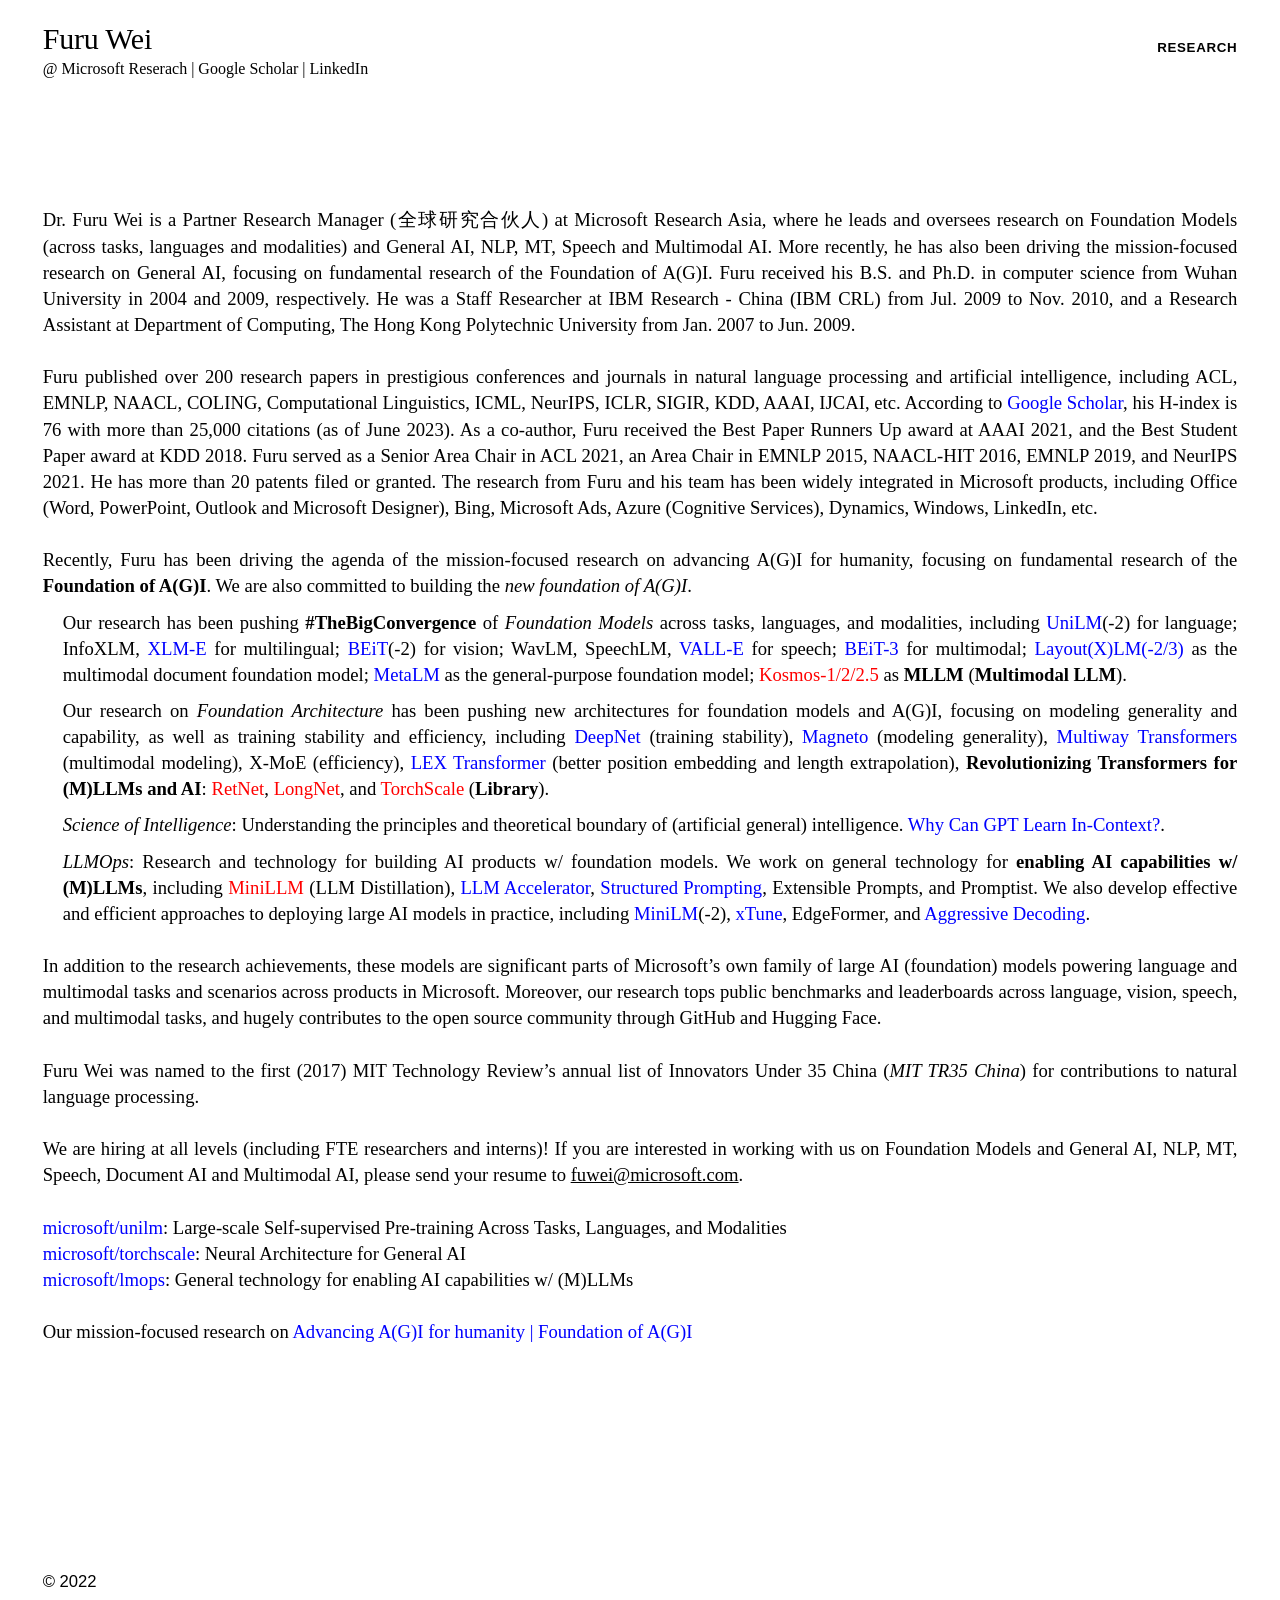
==== index.html @ 302c0212 "Update" ====
<!DOCTYPE html>
<html lang="en">

<head>
    <script>
        window.dataLayer = window.dataLayer || [];
        function gtag() { dataLayer.push(arguments); }
        gtag('js', new Date());

        gtag('config', 'UA-71156606-1');
    </script>
    <meta charset="utf-8" />
    <meta charset="utf-8" />
    <meta http-equiv="X-UA-Compatible" content="IE=edge" />
    <title>Furu Wei's Homepage</title>
    <meta name="viewport" content="width=device-width, initial-scale=1, maximum-scale=1" />
    <link rel="stylesheet" type="text/css" href="./assets/css/main.css" />

    <script type="text/javascript">document.documentElement.className = 'js';</script>
    <meta name="referrer" content="no-referrer-when-downgrade" />

    <meta property="og:type" content="website" />
    
    <meta property="og:image:width" content="3200" />
    <meta property="og:image:height" content="1800" />

    <meta name="generator" content="Ghost 5.12" />
    <style id="gh-members-styles">
        .gh-post-upgrade-cta-content,
        .gh-post-upgrade-cta {
            display: flex;
            flex-direction: column;
            align-items: center;
            font-family: -apple-system, BlinkMacSystemFont, 'Segoe UI', Roboto, Oxygen, Ubuntu, Cantarell, 'Open Sans', 'Helvetica Neue', sans-serif;
            text-align: center;
            width: 100%;
            color: #ffffff;
            font-size: 16px;
        }

        .gh-post-upgrade-cta-content {
            border-radius: 8px;
            padding: 40px 4vw;
        }

        .gh-post-upgrade-cta h2 {
            color: #ffffff;
            font-size: 28px;
            letter-spacing: -0.2px;
            margin: 0;
            padding: 0;
        }

        .gh-post-upgrade-cta p {
            margin: 20px 0 0;
            padding: 0;
        }

        .gh-post-upgrade-cta small {
            font-size: 16px;
            letter-spacing: -0.2px;
        }

        .gh-post-upgrade-cta a {
            color: #ffffff;
            cursor: pointer;
            font-weight: 500;
            box-shadow: none;
            text-decoration: underline;
        }

        .gh-post-upgrade-cta a:hover {
            color: #ffffff;
            opacity: 0.8;
            box-shadow: none;
            text-decoration: underline;
        }

        .gh-post-upgrade-cta a.gh-btn {
            display: block;
            background: #ffffff;
            text-decoration: none;
            margin: 28px 0 0;
            padding: 8px 18px;
            border-radius: 4px;
            font-size: 16px;
            font-weight: 600;
        }

        .gh-post-upgrade-cta a.gh-btn:hover {
            opacity: 0.92;
        }
    </style>
    <script defer src="./assets/js/cards.min.js"></script>
    <style>
        :root {
            --ghost-accent-color: #15171A;
        }
    </style>
    <link rel="stylesheet" type="text/css" href="./assets/css/cards.min.css">
</head>

<body>

    <header>
        <nav class="nav container" data-url="/blog/">
            <div class="nav-row row align-items-center">
                <div class="d-none d-sm-block col-sm nav-symbol-wrap" style="padding-top:5px">
                    <a href="#"><h2> Furu Wei </h2></a> <div class="main" style="font-size:12pt;">
    @ <a href="https://www.microsoft.com/en-us/research/people/fuwei/" target="_blank">Microsoft Reserach</a> | <a href="http://scholar.google.com/citations?user=G-V1VpwAAAAJ&hl=en" target="_blank">Google Scholar</a> | <a href="https://www.linkedin.com/in/weifuru/" target="_blank">LinkedIn</a>
        </div>
                </div>
                
        
                <div class="col col-sm-auto">
                    <ul class="d-flex flex-row align-items-center justify-content-between small-caps">
                        <div class="d-sm-none nav-symbol-wrap">
                        </div>

                        <li class="ml-sm-1.75" style="margin-top:0.5px"><a class="nav-link" href="https://scholar.google.com/citations?hl=en&user=G-V1VpwAAAAJ&view_op=list_works&sortby=pubdate"
                            data-slug="research">Research</a></li>
                    </ul>
                </div>
            </div>
        </nav>

    </header>
    <div class="container mt-4" style="font-size:14pt; text-align:justify">
        <p>Dr. Furu Wei is a Partner Research Manager (全球研究合伙人) at Microsoft Research Asia, where he leads and oversees research on Foundation Models (across tasks, languages and modalities) and General AI, NLP, MT, Speech and Multimodal AI. More recently, he has also been driving the mission-focused research on General AI, focusing on fundamental research of the Foundation of A(G)I. Furu received his B.S. and Ph.D. in computer science from Wuhan University in 2004 and 2009, respectively. He was a Staff Researcher at IBM Research - China (IBM CRL) from Jul. 2009 to Nov. 2010, and a Research Assistant at Department of Computing, The Hong Kong Polytechnic University from Jan. 2007 to Jun. 2009.
</p>
        
        <br>

    <p>Furu published over 200 research papers in prestigious conferences and journals in natural language processing and artificial intelligence, including ACL, EMNLP, NAACL, COLING, Computational Linguistics, ICML, NeurIPS, ICLR, SIGIR, KDD, AAAI, IJCAI, etc. According to <a href="http://scholar.google.com/citations?user=G-V1VpwAAAAJ&hl=en" target="_blank"><font color="blue">Google Scholar</font></a>, his H-index is 76 with more than 25,000 citations (as of June 2023). As a co-author, Furu received the Best Paper Runners Up award at AAAI 2021, and the Best Student Paper award at KDD 2018. Furu served as a Senior Area Chair in ACL 2021, an Area Chair in EMNLP 2015, NAACL-HIT 2016, EMNLP 2019, and NeurIPS 2021. He has more than 20 patents filed or granted. The research from Furu and his team has been widely integrated in Microsoft products, including Office (Word, PowerPoint, Outlook and Microsoft Designer), Bing, Microsoft Ads, Azure (Cognitive Services), Dynamics, Windows, LinkedIn, etc. </p>
    
        <br>
        
    <p>Recently, Furu has been driving the agenda of the mission-focused research on advancing A(G)I for humanity, focusing on fundamental research of the <b>Foundation of A(G)I</b>. We are also committed to building the <i>new foundation of A(G)I</i>.
    
    <div style="padding-left:20px; padding-top:10px">
    Our research has been pushing <b>#TheBigConvergence</b> of <i>Foundation Models</i> across tasks, languages, and modalities, including <font color="blue">UniLM</font>(-2) for language; InfoXLM, <font color="blue">XLM-E</font> for multilingual; <font color="blue">BEiT</font>(-2) for vision; WavLM, SpeechLM, <font color="blue">VALL-E</font> for speech; <font color="blue">BEiT-3</font> for multimodal; <font color="blue">Layout(X)LM(-2/3)</font> as the multimodal document foundation model; <font color="blue">MetaLM</font> as the general-purpose foundation model; <font color="red">Kosmos-1/2/2.5</font> as <b>MLLM</b> (<b>Multimodal LLM</b>).
    </div>
    
    <div style="padding-left:20px; padding-top:10px">
    Our research on <i>Foundation Architecture</i> has been pushing new architectures for foundation models and A(G)I, focusing on modeling generality and capability, as well as training stability and efficiency, including <font color="blue">DeepNet</font> (training stability), <font color="blue">Magneto</font> (modeling generality), <font color="blue">Multiway Transformers</font> (multimodal modeling), X-MoE (efficiency), <font color="blue">LEX Transformer</font> (better position embedding and length extrapolation), <b>Revolutionizing Transformers for (M)LLMs and AI</b>: <font color="red">RetNet</font>, <font color="red">LongNet</font>, and <font color="red">TorchScale</font> (<b>Library</b>). 
    </div>
    
    <div style="padding-left:20px; padding-top:10px">
    <i>Science of Intelligence</i>: Understanding the principles and theoretical boundary of (artificial general) intelligence. <a href="https://arxiv.org/abs/2212.10559" target=_blank><font color="blue">Why Can GPT Learn In-Context?</font></a>.
    </div>
    
    <div style="padding-left:20px; padding-top:10px">
    <i>LLMOps</i>: Research and technology for building AI products w/ foundation models. We work on general technology for <b>enabling AI capabilities w/ (M)LLMs</b>, including <font color="red">MiniLLM</font> (LLM Distillation), <font color="blue">LLM Accelerator</font>, <font color="blue">Structured Prompting</font>, Extensible Prompts, and Promptist. We also develop effective and efficient approaches to deploying large AI models in practice, including <font color="blue">MiniLM</font>(-2), <font color="blue">xTune</font>, EdgeFormer, and <font color="blue">Aggressive Decoding</font>.
    </div>
    
    <br>
    In addition to the research achievements, these models are significant parts of Microsoft's own family of large AI (foundation) models powering language and multimodal tasks and scenarios across products in Microsoft. Moreover, our research tops public benchmarks and leaderboards across language, vision, speech, and multimodal tasks, and hugely contributes to the open source community through GitHub and Hugging Face.
    </p>
    
    <br>
    
    <p style="margin-top:0px;">Furu Wei was named to the first (2017) MIT Technology Review’s annual list of Innovators Under 35 China (<i>MIT TR35 China</i>) for contributions to natural language processing. </p>
        <br>
        
        <p>
            We are hiring at all levels (including FTE researchers and interns)! If you are interested in working with us on Foundation Models and General AI, NLP, MT, Speech, Document AI and Multimodal AI, 
            please send your resume to <a href = "mailto: fuwei@microsoft.com"><u>fuwei@microsoft.com</u></a>.
        </p>
        <br>
        
        <p> <a href="https://github.com/microsoft/unilm" target="_blank"><font color="blue">microsoft/unilm</font>: Large-scale Self-supervised Pre-training Across Tasks, Languages, and Modalities</a> </p>
        <p> <a href="https://github.com/microsoft/torchscale" target="_blank"><font color="blue">microsoft/torchscale</font>: Neural Architecture for General AI</a> </p>
        <p> <a href="https://github.com/microsoft/LMOps" target="_blank"><font color="blue">microsoft/lmops</font>: General technology for enabling AI capabilities w/ (M)LLMs</a> </p>
        <br>
        <p> Our mission-focused research on <a href="agi/" target="_blank"><font color="blue">Advancing A(G)I for humanity | Foundation of A(G)I</font></a></p> <!--: On the Generality, Generalizability, and Adaptability of AI-->
        
    </div>
    
    
    <footer class="footer container medium-xsmall-copy line-height-1.6">

        <div class="row align-items-center mb-0.125">
            <div class="col-12 col-md mb-0.5">
                <a class="fade" style="margin-top:1px" href="/">&copy; 2022</a>
            </div>
        </div>
    </footer>

    <script type="text/javascript" src="./assets/js/main.min.js"></script>


</body>

</html>
---- assets/css/main.css ----
/* @font-face {
    font-family: "ColfaxAI";
    src: url(/assets/css/fonts/ColfaxAIRegular.woff2) format("woff2"), url(/assets/css/fonts/ColfaxAIRegular.woff) format("woff");
    font-weight: normal;
    font-style: normal
} */

/* @font-face {
    font-family: "ColfaxAI";
    src: url(/assets/css/fonts/ColfaxAIRegularItalic.woff2) format("woff2"), url(/assets/css/fonts/ColfaxAIRegularItalic.woff) format("woff");
    font-weight: normal;
    font-style: italic
} */

/* @font-face {
    font-family: "ColfaxAI";
    src: url(/assets/css/fonts/ColfaxAIBold.woff2) format("woff2"), url(/assets/css/fonts/ColfaxAIBold.woff) format("woff");
    font-weight: bold;
    font-style: normal
} */

/* @font-face {
    font-family: "ColfaxAI";
    src: url(/assets/css/fonts/ColfaxAIBoldItalic.woff2) format("woff2"), url(/assets/css/fonts/ColfaxAIBoldItalic.woff) format("woff");
    font-weight: bold;
    font-style: italic
} */

/* @font-face {
    font-family: "Charter";
    src: url(/assets/css/fonts/Charter-Regular.woff2) format("woff2"), url(/assets/css/fonts/Charter-Regular.woff) format("woff");
    font-weight: normal;
    font-style: normal
} */

/* @font-face {
    font-family: "Charter";
    src: url(/assets/css/fonts/Charter-Italic.woff2) format("woff2"), url(/assets/css/fonts/Charter-Italic.woff) format("woff");
    font-weight: normal;
    font-style: italic
} */

/* @font-face {
    font-family: "Charter";
    src: url(/assets/css/fonts/Charter-Bold.woff2) format("woff2"), url(/assets/css/fonts/Charter-Bold.woff) format("woff");
    font-weight: bold;
    font-style: normal
} */

/* @font-face {
    font-family: "Charter";
    src: url(/assets/css/fonts/Charter-BoldItalic.woff2) format("woff2"), url(/assets/css/fonts/Charter-BoldItalic.woff) format("woff");
    font-weight: bold;
    font-style: italic
} */

@font-face {
    font-family: "IconsAI";
    src: url(/assets/css/fonts/IconsAI.woff2?v=2.1.3) format("woff2"), url(/assets/css/fonts/IconsAI.woff?v=2.1.3) format("woff");
    font-weight: normal;
    font-style: normal
}

html,
body,
div,
span,
applet,
object,
iframe,
h1,
h2,
h3,
h4,
h5,
h6,
p,
blockquote,
pre,
a,
abbr,
acronym,
address,
big,
cite,
code,
del,
dfn,
em,
img,
ins,
kbd,
q,
s,
samp,
small,
strike,
strong,
sub,
sup,
tt,
var,
dl,
dt,
dd,
ol,
ul,
li,
fieldset,
form,
label,
legend,
table,
caption,
tbody,
tfoot,
thead,
tr,
th,
td,
article,
aside,
canvas,
details,
embed,
figure,
figcaption,
footer,
header,
hgroup,
main,
menu,
nav,
output,
ruby,
section,
summary,
time,
mark,
audio,
video {
    margin: 0;
    padding: 0;
    border: 0;
    vertical-align: baseline
}

article,
aside,
details,
figcaption,
figure,
footer,
header,
hgroup,
main,
menu,
nav,
section {
    display: block
}

body {
    line-height: 1
}

ol,
ul {
    list-style: none
}

blockquote,
q {
    quotes: none
}

blockquote:before,
blockquote:after,
q:before,
q:after {
    content: "";
    content: none
}

table {
    border-spacing: 0;
    border-collapse: collapse
}

html {
    -ms-text-size-adjust: 100%;
    -webkit-text-size-adjust: 100%
}

hr {
    box-sizing: content-box;
    height: 0;
    overflow: visible
}

a {
    background-color: transparent
}

img {
    border-style: none
}

button,
input,
optgroup,
select,
textarea {
    font: inherit;
    line-height: inherit;
    margin: 0
}

button,
input {
    overflow: visible
}

button,
select {
    text-transform: none
}

button,
[type="button"],
[type="reset"],
[type="submit"] {
    -webkit-appearance: button
}

button::-moz-focus-inner,
[type="button"]::-moz-focus-inner,
[type="reset"]::-moz-focus-inner,
[type="submit"]::-moz-focus-inner {
    border-style: none;
    padding: 0
}

button:-moz-focusring,
[type="button"]:-moz-focusring,
[type="reset"]:-moz-focusring,
[type="submit"]:-moz-focusring {
    outline: 1px dotted ButtonText
}

legend {
    box-sizing: border-box;
    color: inherit;
    display: table;
    max-width: 100%;
    white-space: normal
}

progress {
    vertical-align: baseline
}

textarea {
    overflow: auto
}

[type="checkbox"],
[type="radio"] {
    padding: 0
}

[type="number"]::-webkit-inner-spin-button,
[type="number"]::-webkit-outer-spin-button {
    height: auto
}

[type="search"] {
    -webkit-appearance: textfield;
    outline-offset: -2px
}

[type="search"]::-webkit-search-decoration {
    -webkit-appearance: none
}

::-webkit-file-upload-button {
    -webkit-appearance: button;
    font: inherit
}

summary {
    display: list-item
}

template {
    display: none
}

[hidden] {
    display: none !important
}

@keyframes fade-in {
    0% {
        display: none;
        visibility: hidden;
        opacity: 0
    }

    1% {
        display: block;
        visibility: visible;
        opacity: 0
    }

    100% {
        display: block;
        visibility: visible;
        opacity: 1
    }
}

@keyframes fade-out {
    0% {
        display: block;
        visibility: visible;
        opacity: 1
    }

    99% {
        display: block;
        visibility: visible;
        opacity: 0
    }

    100% {
        display: none;
        visibility: hidden;
        opacity: 0
    }
}

:root {
    --fg: 0, 0, 0;
    --bg: 255, 255, 255;
    --white: #fff;
    --ghost: #F7F7F7;
    --ivory: #F6F6F4;
    --light-wash: #F7FBFB;
    --medium-wash: #EFF7F8;
    --dark-wash: #E6F3F3;
    --light-warm-gray: #EEEDEE;
    --dark-warm-gray: #A3ACB0;
    --cool-gray-0\.5: #EDEEF1;
    --cool-gray-1: #C5C5D2;
    --cool-gray-1\.5: #AEAEBB;
    --cool-gray-2: #8E8EA0;
    --cool-gray-3: #6E6E80;
    --cool-gray-4: #404452;
    --light-black: #191927;
    --medium-black: #0E0E1A;
    --black: #000;
    --breakpoint-xs: 0;
    --breakpoint-sm: 480px;
    --breakpoint-md: 720px;
    --breakpoint-lg: 960px;
    --breakpoint-xl: 1280px;
    --sans-serif: ColfaxAI, Helvetica, sans-serif;
    --serif: Charter, Georgia, serif;
    --monospace: SFMono-Regular, Consolas, Liberation Mono, Menlo, Courier, monospace;
    --icons: IconsAI;
    --v: 1.4rem;
    --indent: 1.25em
}

html {
    box-sizing: border-box;
    font-size: 17.5px
}

@media (min-width: 960px) {
    html {
        font-size: 20px
    }
}

*,
*:before,
*:after {
    box-sizing: inherit
}

::placeholder {
    color: rgba(0, 0, 0, 0.4);
    color: rgba(var(--fg), 0.4)
}

body {
    font-family: Charter, Georgia, serif;
    line-height: 1.4;
    letter-spacing: 0;
    background-color: #fff;
    background-color: rgba(var(--bg), 1);
    color: #000;
    color: rgba(var(--fg), 1);
    font-size: 1em;
    -webkit-font-smoothing: antialiased;
    -moz-osx-font-smoothing: grayscale;
    font-weight: normal;
    word-wrap: break-word;
    overflow-x: hidden
}

.clearfix:after {
    display: block;
    clear: both;
    content: ""
}

.no-select {
    user-select: none
}

.sr-only:not(:focus):not(:active) {
    clip: rect(0 0 0 0);
    clip-path: inset(50%);
    height: 1px;
    overflow: hidden;
    position: absolute;
    white-space: nowrap;
    width: 1px
}

.icon,
[class^="icon-"]:before,
[class*=" icon-"]:before,
[class^="icon-"].right:after,
[class*=" icon-"].right:after,
.list-icon li:before {
    font-style: normal;
    font-weight: normal;
    font-family: IconsAI;
    text-decoration: none;
    text-rendering: optimizeLegibility;
    white-space: nowrap;
    font-feature-settings: "liga";
    -webkit-font-smoothing: antialiased;
    -moz-osx-font-smoothing: grayscale
}

[class^="icon-"]:before,
[class*=" icon-"]:before,
[class^="icon-"].right:after,
[class*=" icon-"].right:after {
    font-size: 0.833333em;
    line-height: 1;
    vertical-align: -15%
}

[class^="icon-"].right:after,
[class*=" icon-"].right:after {
    margin-left: -0.0625em
}

[class^="icon-"].right:before,
[class*=" icon-"].right:before {
    display: none;
    content: ""
}

.icon-left:before,
.icon-left.right:after {
    content: "←"
}

.icon-right:before,
.icon-right.right:after {
    content: "→"
}

.icon-up:before,
.icon-up.right:after {
    content: "↑"
}

.icon-down:before,
.icon-down.right:after {
    content: "↓"
}

.icon-download:before,
.icon-download.right:after {
    content: ""
}

.icon-upload:before,
.icon-upload.right:after {
    content: ""
}

.icon-upright:before,
.icon-upright.right:after,
.icon-external:before,
.icon-external.right:after {
    content: "↗"
}

.icon-downright:before,
.icon-downright.right:after {
    content: "↘"
}

.icon-upleft:before,
.icon-upleft.right:after {
    content: "↖"
}

.icon-downleft:before,
.icon-downleft.right:after {
    content: "↙"
}

.icon-navigateleft:before,
.icon-navigateleft.right:after,
.icon-previous:before,
.icon-previous.right:after {
    content: "◅"
}

.icon-navigateright:before,
.icon-navigateright.right:after,
.icon-next:before,
.icon-next.right:after {
    content: "▻"
}

.icon-navigateup:before,
.icon-navigateup.right:after {
    content: "△"
}

.icon-navigatedown:before,
.icon-navigatedown.right:after {
    content: "▽"
}

.icon-navigateleftwide:before,
.icon-navigateleftwide.right:after {
    content: "‹"
}

.icon-navigaterightwide:before,
.icon-navigaterightwide.right:after {
    content: "›"
}

.icon-navigateupwide:before,
.icon-navigateupwide.right:after {
    content: "⌃"
}

.icon-navigatedownwide:before,
.icon-navigatedownwide.right:after {
    content: "⌄"
}

.icon-menu:before,
.icon-menu.right:after {
    content: "≡"
}

.icon-close:before,
.icon-close.right:after {
    content: "❌"
}

.icon-plus:before,
.icon-plus.right:after {
    content: "+"
}

.icon-minus:before,
.icon-minus.right:after {
    content: "−"
}

.icon-check:before,
.icon-check.right:after {
    content: "✔"
}

.icon-refresh:before,
.icon-refresh.right:after {
    content: "↻"
}

.icon-search:before,
.icon-search.right:after {
    content: "🔍"
}

.icon-equals:before,
.icon-equals.right:after,
.icon-menualt:before,
.icon-menualt.right:after {
    content: "＝"
}

.icon-sync:before,
.icon-sync.right:after {
    content: "🗘"
}

.icon-paper:before,
.icon-paper.right:after {
    content: "📄"
}

.icon-papers:before,
.icon-papers.right:after {
    content: "🗍"
}

.icon-code:before,
.icon-code.right:after {
    content: ""
}

.icon-email:before,
.icon-email.right:after {
    content: "✉"
}

.icon-chat:before,
.icon-chat.right:after {
    content: "💬"
}

.icon-slides:before,
.icon-slides.right:after,
.icon-notes:before,
.icon-notes.right:after {
    content: "🗐"
}

.icon-software:before,
.icon-software.right:after,
.icon-lozenge:before,
.icon-lozenge.right:after {
    content: "◊"
}

.icon-release:before,
.icon-release.right:after,
.icon-hexagon:before,
.icon-hexagon.right:after {
    content: "⬡"
}

.icon-layers:before,
.icon-layers.right:after,
.icon-stack:before,
.icon-stack.right:after {
    content: "層"
}

.icon-playcircle:before,
.icon-playcircle.right:after {
    content: ""
}

.icon-pausecircle:before,
.icon-pausecircle.right:after {
    content: ""
}

.icon-stopcircle:before,
.icon-stopcircle.right:after {
    content: "■"
}

.icon-play:before,
.icon-play.right:after {
    content: "▶"
}

.icon-pause:before,
.icon-pause.right:after {
    content: "⏸"
}

.icon-stop:before,
.icon-stop.right:after {
    content: "⏹"
}

.icon-dropdown:before,
.icon-dropdown.right:after,
.icon-caretdown:before,
.icon-caretdown.right:after {
    content: "▾"
}

.icon-dropup:before,
.icon-dropup.right:after,
.icon-caretup:before,
.icon-caretup.right:after {
    content: "▴"
}

.icon-dropright:before,
.icon-dropright.right:after,
.icon-caretright:before,
.icon-caretright.right:after {
    content: "▸"
}

.icon-dropleft:before,
.icon-dropleft.right:after,
.icon-caretleft:before,
.icon-caretleft.right:after {
    content: "◂"
}

.icon-ellipsis:before,
.icon-ellipsis.right:after {
    content: "…"
}

.icon-verticalellipsis:before,
.icon-verticalellipsis.right:after {
    content: "⋮"
}

.icon-share:before,
.icon-share.right:after {
    content: "股"
}

.icon-twitter:before,
.icon-twitter.right:after,
.icon-tweet:before,
.icon-tweet.right:after {
    content: "🐦"
}

.icon-facebook:before,
.icon-facebook.right:after {
    content: ""
}

.icon-github:before,
.icon-github.right:after {
    content: ""
}

.icon-youtube:before,
.icon-youtube.right:after {
    content: ""
}

.icon-soundcloud:before,
.icon-soundcloud.right:after {
    content: ""
}

.icon-instagram:before,
.icon-instagram.right:after {
    content: ""
}

.icon-linkedin:before,
.icon-linkedin.right:after {
    content: ""
}

.icon-vimeo:before,
.icon-vimeo.right:after {
    content: ""
}

.icon-volumethree:before,
.icon-volumethree.right:after,
.icon-speakerthree:before,
.icon-speakerthree.right:after {
    content: "🔊"
}

.icon-volumetwo:before,
.icon-volumetwo.right:after,
.icon-speakertwo:before,
.icon-speakertwo.right:after {
    content: ""
}

.icon-volumeone:before,
.icon-volumeone.right:after,
.icon-speakerone:before,
.icon-speakerone.right:after {
    content: "🔉"
}

.icon-volumezero:before,
.icon-volumezero.right:after,
.icon-speakerzero:before,
.icon-speakerzero.right:after {
    content: "🔈"
}

.icon-fullscreen:before,
.icon-fullscreen.right:after,
.icon-expand:before,
.icon-expand.right:after {
    content: "扩"
}

.icon-fullscreenexit:before,
.icon-fullscreenexit.right:after,
.icon-contract:before,
.icon-contract.right:after {
    content: "㾭"
}

.icon-barup:before,
.icon-barup.right:after {
    content: ""
}

.icon-bardown:before,
.icon-bardown.right:after {
    content: ""
}

.icon-fork:before,
.icon-fork.right:after {
    content: ""
}

.icon-merge:before,
.icon-merge.right:after {
    content: ""
}

.icon-block:before,
.icon-block.right:after,
.icon-prohibited:before,
.icon-prohibited.right:after {
    content: "🚫"
}

.icon-globe:before,
.icon-globe.right:after,
.icon-earth:before,
.icon-earth.right:after,
.icon-world:before,
.icon-world.right:after {
    content: "🌐"
}

.icon-flag:before,
.icon-flag.right:after {
    content: "🏳"
}

.icon-lightning:before,
.icon-lightning.right:after {
    content: "⚡"
}

h1,
.h0,
.h1,
.h1\.5,
h2,
h3,
h4,
h5,
h6,
.h2,
.h3,
.h4,
.h5,
.h6 {
    font-weight: normal
}

.h0 {
    font-size: 2.3333333333rem;
    line-height: 1.05;
    letter-spacing: -0.02em
}

@media (min-width: 480px) {
    .h0 {
        font-size: 2.6666666667rem
    }
}

@media (min-width: 960px) {
    .h0 {
        font-size: 3rem
    }
}

h1,
.h1 {
    font-size: 2rem;
    line-height: 1.1;
    letter-spacing: -0.0175em
}

@media (min-width: 960px) {

    h1,
    .h1 {
        font-size: 2.25rem;
        line-height: 1.05
    }
}

@media (min-width: 1280px) {

    h1,
    .h1 {
        font-size: 2.5rem
    }
}

.content h1,
.content .h1 {
    margin-top: 2.8rem;
    margin-bottom: .7rem
}

.h1\.5 {
    font-size: 1.6666666667rem;
    line-height: 1.1;
    letter-spacing: -0.015em
}

@media (min-width: 480px) {
    .h1\.5 {
        font-size: 1.8333333333rem
    }
}

@media (min-width: 960px) {
    .h1\.5 {
        font-size: 2rem
    }
}

.content .h1\.5 {
    margin-top: 2.8rem;
    margin-bottom: .7rem
}

h2,
.h2 {
    font-size: 1.3333333333rem;
    line-height: 1.25;
    letter-spacing: -0.0075em
}

@media (min-width: 960px) {

    h2,
    .h2 {
        font-size: 1.5rem
    }
}

.content h2,
.content .h2 {
    margin-top: 2.8rem;
    margin-bottom: .7rem
}

h3,
.h3 {
    font-size: 1.1666666667rem;
    line-height: 1.3;
    letter-spacing: -0.005em
}

@media (min-width: 960px) {

    h3,
    .h3 {
        font-size: 1.25rem
    }
}

.content h3,
.content .h3 {
    margin-top: 2.1rem;
    margin-bottom: .7rem
}

h4,
.h4,
h5,
.h5,
h6,
.h6 {
    font-size: 1rem
}

.content h4,
.content .h4,
.content h5,
.content .h5,
.content h6,
.content .h6 {
    margin-top: 2.1rem;
    margin-bottom: .7rem
}

.content h4,
.content .h4 {
    font-weight: bold
}

.content h5,
.content .h5 {
    font-variant-caps: small-caps;
    text-transform: lowercase
}

.content h6,
.content .h6 {
    font-style: italic
}

.content h1:first-child,
.content .h0:first-child,
.content .h1:first-child,
.content .h1\.5:first-child,
.content h2:first-child,
.content h3:first-child,
.content h4:first-child,
.content h5:first-child,
.content h6:first-child,
.content .h2:first-child,
.content .h3:first-child,
.content .h4:first-child,
.content .h5:first-child,
.content .h6:first-child {
    margin-top: 0
}

.h4-alt {
    font-family: ColfaxAI, Helvetica, sans-serif;
    font-size: 1rem;
    font-weight: unset;
    letter-spacing: unset;
    font-weight: bold !important
}

.h5-alt {
    font-family: ColfaxAI, Helvetica, sans-serif;
    font-size: .8333333333rem;
    font-weight: unset;
    letter-spacing: unset;
    font-weight: bold !important;
    font-variant-caps: unset !important;
    text-transform: unset !important
}

.h6-alt {
    font-family: ColfaxAI, Helvetica, sans-serif;
    font-size: .75rem;
    font-weight: unset;
    letter-spacing: unset;
    font-weight: bold !important;
    font-style: normal !important
}

.xxlarge-copy {
    font-family: ColfaxAI, Helvetica, sans-serif;
    font-size: 2rem;
    line-height: 1.1;
    letter-spacing: -0.0175em;
    font-weight: unset
}

@media (min-width: 960px) {
    .xxlarge-copy {
        font-size: 2.25rem;
        line-height: 1.05
    }
}

@media (min-width: 1280px) {
    .xxlarge-copy {
        font-size: 2.5rem
    }
}

.xxlarge-small-copy {
    font-family: ColfaxAI, Helvetica, sans-serif;
    font-size: 1.6666666667rem;
    line-height: 1.1;
    letter-spacing: -0.015em;
    font-weight: unset
}

@media (min-width: 480px) {
    .xxlarge-small-copy {
        font-size: 1.8333333333rem
    }
}

@media (min-width: 960px) {
    .xxlarge-small-copy {
        font-size: 2rem
    }
}

.xlarge-copy {
    font-family: ColfaxAI, Helvetica, sans-serif;
    font-size: 1.5rem;
    line-height: 1.2;
    letter-spacing: -0.01em;
    font-weight: unset
}

@media (min-width: 960px) {
    .xlarge-copy {
        font-size: 1.6666666667rem
    }
}

.xlarge-small-copy {
    font-family: ColfaxAI, Helvetica, sans-serif;
    font-size: 1.3333333333rem;
    line-height: 1.25;
    letter-spacing: -0.0075em;
    font-weight: unset
}

@media (min-width: 960px) {
    .xlarge-small-copy {
        font-size: 1.5rem
    }
}

.large-copy {
    font-family: ColfaxAI, Helvetica, sans-serif;
    font-size: 1.1666666667rem;
    line-height: 1.3;
    letter-spacing: -0.005em;
    font-weight: unset
}

@media (min-width: 960px) {
    .large-copy {
        font-size: 1.25rem
    }
}

.medium-copy {
    font-family: ColfaxAI, Helvetica, sans-serif;
    font-size: 1rem;
    font-weight: unset;
    letter-spacing: unset
}

.medium-small-copy {
    font-family: ColfaxAI, Helvetica, sans-serif;
    font-size: .9166666667rem;
    font-weight: unset;
    letter-spacing: unset
}

.medium-xsmall-copy {
    font-family: ColfaxAI, Helvetica, sans-serif;
    font-size: .8333333333rem;
    font-weight: unset;
    letter-spacing: unset
}

.small-copy {
    font-family: ColfaxAI, Helvetica, sans-serif;
    font-size: .75rem;
    font-weight: unset;
    letter-spacing: unset
}

.xsmall-copy {
    font-family: ColfaxAI, Helvetica, sans-serif;
    font-size: .6666666667rem;
    font-weight: unset;
    letter-spacing: unset
}

.xxsmall-copy {
    font-family: ColfaxAI, Helvetica, sans-serif;
    font-size: .5833333333rem;
    font-weight: unset;
    letter-spacing: unset
}

.small-caps {
    font-family: ColfaxAI, Helvetica, sans-serif;
    font-size: .6666666667rem;
    letter-spacing: 0.05em;
    font-weight: bold;
    text-transform: uppercase
}

.small-caps-regular {
    font-family: ColfaxAI, Helvetica, sans-serif;
    font-size: .6666666667rem;
    letter-spacing: 0.05em;
    font-weight: normal;
    text-transform: uppercase
}

.xsmall-caps {
    font-family: ColfaxAI, Helvetica, sans-serif;
    font-size: .5rem;
    letter-spacing: 0.05em;
    font-weight: bold;
    text-transform: uppercase
}

.xsmall-caps-regular {
    font-family: ColfaxAI, Helvetica, sans-serif;
    font-size: .5rem;
    letter-spacing: 0.05em;
    font-weight: normal;
    text-transform: uppercase
}

.xxlarge {
    font-size: 2rem;
    line-height: 1.1;
    letter-spacing: -0.0175em
}

@media (min-width: 960px) {
    .xxlarge {
        font-size: 2.25rem;
        line-height: 1.05
    }
}

@media (min-width: 1280px) {
    .xxlarge {
        font-size: 2.5rem
    }
}

.xxlarge-small {
    font-size: 1.6666666667rem;
    line-height: 1.1;
    letter-spacing: -0.015em
}

@media (min-width: 480px) {
    .xxlarge-small {
        font-size: 1.8333333333rem
    }
}

@media (min-width: 960px) {
    .xxlarge-small {
        font-size: 2rem
    }
}

.xlarge {
    font-size: 1.5rem;
    line-height: 1.2;
    letter-spacing: -0.01em
}

@media (min-width: 960px) {
    .xlarge {
        font-size: 1.6666666667rem
    }
}

.xlarge-small {
    font-size: 1.3333333333rem;
    line-height: 1.25;
    letter-spacing: -0.0075em
}

@media (min-width: 960px) {
    .xlarge-small {
        font-size: 1.5rem
    }
}

.large {
    font-size: 1.1666666667rem;
    line-height: 1.3;
    letter-spacing: -0.005em
}

@media (min-width: 960px) {
    .large {
        font-size: 1.25rem
    }
}

.small-caps-alt {
    font-variant-caps: small-caps;
    text-transform: lowercase
}

hr {
    opacity: 0.1;
    border: 0;
    margin: 0;
    padding: 0;
    width: 100%;
    height: 1px;
    background-color: currentColor
}

.color-white hr {
    background: #fff
}

.content hr {
    margin: 2.1rem 0
}

.hr-no-height {
    height: 0
}

.hr-strong {
    opacity: 0.2
}

.content p,
.content ol,
.content ul,
.content blockquote {
    font-size: 1em;
    margin-bottom: 1.4rem
}

.content ol,
.content ul {
    padding-left: 1.25em
}

@media (min-width: 1280px) {

    .content ol,
    .content ul {
        padding-left: 0
    }
}

.content ol {
    list-style-type: decimal
}

.content ul {
    list-style-type: disc
}

.content li {
    margin-bottom: .4666666667rem
}

.content li ol,
.content li ul {
    padding-left: 1.25em;
    margin-top: .4666666667rem;
    margin-bottom: 0
}

.content li ol {
    list-style-type: lower-alpha
}

.content li li ol {
    list-style-type: lower-roman
}

.content li ul {
    list-style-type: circle
}

.content li li ul {
    list-style-type: square
}

blockquote {
    padding-left: 1.25em;
    position: relative;
    font-style: italic
}

@media (min-width: 1280px) {
    blockquote {
        padding-left: 0
    }
}

blockquote em {
    font-style: normal
}

blockquote p {
    margin-bottom: 0
}

blockquote:after {
    content: "";
    position: absolute;
    top: 0;
    height: 100%;
    width: 2px;
    background-color: rgba(0, 0, 0, 0.2);
    background-color: rgba(var(--fg), 0.2);
    left: 0
}

@media (min-width: 1280px) {
    blockquote:after {
        left: -1em
    }
}

strong,
.strong {
    font-weight: bold
}

em,
.em {
    font-style: italic
}

small,
.small {
    font-size: .8333333333em
}

mark,
.mark {
    background-color: #000;
    background-color: rgba(var(--fg), 1);
    color: #fff;
    color: rgba(var(--bg), 1)
}

sub,
sup {
    font-family: ColfaxAI, Helvetica, sans-serif;
    font-size: .75rem;
    font-weight: unset;
    letter-spacing: unset;
    font-size: .6666666667em;
    line-height: 0;
    position: relative;
    vertical-align: baseline
}

sub a:not(.no-underline),
sup a:not(.no-underline) {
    text-decoration: underline;
    text-decoration-thickness: 1px;
    text-underline-offset: 0.05em;
    text-decoration-color: rgba(0, 0, 0, 0.2) !important;
    text-decoration-color: rgba(var(--fg), 0.2) !important
}

sub {
    bottom: -0.25em
}

sup {
    top: -0.5em
}

pre,
code,
kbd,
samp {
    font-family: SFMono-Regular, Consolas, Liberation Mono, Menlo, Courier, monospace;
    border-radius: 4px
}

code,
kbd,
samp {
    font-size: .8333333333em
}

pre,
code,
kbd {
    background-color: rgba(0, 0, 0, 0.03);
    background-color: rgba(var(--fg), 0.03)
}

code,
kbd {
    padding: 0 0.2em
}

pre {
    font-size: .75em;
    padding: 1em;
    margin-top: 1.4rem;
    margin-bottom: 1.4rem;
    overflow: auto
}

pre code {
    font-size: 1em;
    background-color: transparent !important;
    color: inherit;
    padding: 0
}

.list-inline>* {
    display: inline-block
}

.list-inline>*:not(:last-child) {
    margin-right: .75em
}

.list-inline-0>* {
    display: inline-block
}

.list-inline-0>*:not(:last-child) {
    margin-right: 0
}

.list-unstyled {
    padding-left: 0 !important;
    list-style-type: none !important
}

.list-unstyled li {
    margin-bottom: 0
}

.list-unbulleted {
    padding-left: 0 !important;
    list-style-type: none !important
}

.list-indented {
    padding-left: 1.25em !important
}

.list-compact li {
    margin-bottom: 0
}

.content ol.list-lower-latin {
    list-style-type: lower-latin
}

.content ol.list-lower-roman {
    list-style-type: lower-roman
}

.content ol.list-upper-latin {
    list-style-type: upper-latin
}

.content ol.list-upper-roman {
    list-style-type: upper-roman
}

.content ol.list-decimal-leading-zero {
    list-style-type: decimal-leading-zero
}

.list-icon {
    list-style-type: none !important
}

.list-icon li {
    position: relative
}

.list-icon li:before {
    font-size: 0.833333em;
    position: absolute;
    left: -1.416667em;
    top: 0.1em
}

.list-icon-check li:before {
    content: "check"
}

.list-icon-close li:before {
    content: "close"
}

.content section:not(.footnotes) {
    margin-bottom: 1.4rem
}

a {
    text-decoration: none;
    color: inherit
}

.content a:not(.btn):not(.no-style):not(.faded):not(.faded-heavy):not(.faded-light):not(.faded-xlight):not(.faded-xxlight) {
    text-decoration: underline;
    text-decoration-thickness: 1px;
    text-underline-offset: 0.05em;
    text-decoration-color: rgba(0, 0, 0, 0.4);
    text-decoration-color: rgba(var(--fg), 0.4)
}

.content a:not(.btn):not(.no-style):not(.faded):not(.faded-heavy):not(.faded-light):not(.faded-xlight):not(.faded-xxlight):hover {
    opacity: .6 !important
}

.color-current a:not(.btn) {
    text-decoration: underline;
    text-decoration-thickness: 1px;
    text-underline-offset: 0.05em;
    text-decoration-color: currentColor !important
}

.fade:hover {
    opacity: .6 !important
}

.fade-heavy:hover {
    opacity: .7 !important
}

.fade-xheavy:hover {
    opacity: .8 !important
}

.fade-xxheavy:hover {
    opacity: .9 !important
}

.no-fade:hover {
    opacity: 1 !important
}

.faded-heavy {
    opacity: .7 !important
}

.faded-heavy:hover {
    opacity: 1 !important
}

.faded {
    opacity: .6 !important
}

.faded:hover {
    opacity: 1 !important
}

.faded-light {
    opacity: .5 !important
}

.faded-light:hover {
    opacity: 1 !important
}

.faded-xlight {
    opacity: .4 !important
}

.faded-xlight:hover {
    opacity: 1 !important
}

.faded-xxlight {
    opacity: .3 !important
}

.faded-xxlight:hover {
    opacity: 1 !important
}

.fade-parent:hover .fade-child {
    opacity: 0.6
}

.fade-parent:hover .fade-child-heavy {
    opacity: 0.7
}

.fade-parent:hover .fade-child-xheavy {
    opacity: 0.8
}

.fade-parent:hover .fade-child-xxheavy {
    opacity: 0.9
}

.underline:hover {
    text-decoration: underline;
    text-decoration-thickness: 1px;
    text-underline-offset: 0.05em;
    text-decoration-color: rgba(0, 0, 0, 0.4);
    text-decoration-color: rgba(var(--fg), 0.4)
}

.underlined {
    text-decoration: underline;
    text-decoration-thickness: 1px;
    text-underline-offset: 0.05em;
    text-decoration-color: rgba(0, 0, 0, 0.4);
    text-decoration-color: rgba(var(--fg), 0.4)
}

.no-underline {
    text-decoration: none !important
}

.no-underline-parent a {
    text-decoration: none !important
}

.darken {
    transition: filter 100ms cubic-bezier(0.645, 0.045, 0.355, 1)
}

.darken:hover {
    filter: brightness(80%)
}

.transition-opacity {
    transition: opacity 150ms cubic-bezier(0.645, 0.045, 0.355, 1)
}

.btns .btn:not(:last-child),
.btns button:not(:last-child) {
    margin-right: 1.6666666667em
}

.btns .btn-padded:not(:last-child) {
    margin-right: .8333333333em
}

.btn,
button {
    cursor: pointer;
    color: inherit;
    background-color: inherit;
    display: inline-block;
    border: 0;
    border-radius: 4px;
    padding: 0;
    font-family: ColfaxAI, Helvetica, sans-serif;
    font-size: .6666666667rem;
    letter-spacing: 0.05em;
    font-weight: bold;
    text-transform: uppercase;
    text-decoration: none !important
}

.btn:hover,
button:hover {
    opacity: .6
}

.btn.icon,
.btn[class^="icon-"]:before,
.btn[class*=" icon-"]:before,
.btn[class^="icon-"].right:after,
.btn[class*=" icon-"].right:after,
button.icon,
button[class^="icon-"]:before,
button[class*=" icon-"]:before,
button[class^="icon-"].right:after,
button[class*=" icon-"].right:after {
    position: relative;
    font-size: 1.166667em;
    vertical-align: -3px
}

.btn[class^="icon-"]:before,
.btn[class*=" icon-"]:before,
button[class^="icon-"]:before,
button[class*=" icon-"]:before {
    margin-left: -0.25em;
    margin-right: 0.2em
}

.btn.disabled,
.btn:disabled,
button.disabled,
button:disabled {
    opacity: 0.4 !important;
    cursor: default
}

a.btn.disabled,
fieldset:disabled a.btn {
    pointer-events: none
}

.btn-padded {
    color: #000 !important;
    color: rgba(var(--fg), 1) !important;
    background-color: rgba(0, 0, 0, 0.05);
    background-color: rgba(var(--fg), 0.05);
    backdrop-filter: blur(1.5rem);
    -webkit-backdrop-filter: blur(1.5rem);
    padding: 0.7em 1.125em 0.6em;
    margin-bottom: .8333333333em
}

.btn-padded:hover:not(.disabled):not(:disabled) {
    color: #000 !important;
    color: rgba(var(--fg), 1) !important;
    background-color: rgba(0, 0, 0, 0.08);
    background-color: rgba(var(--fg), 0.08);
    opacity: 1 !important
}

.btn-padded.btn-bg-bg {
    background-color: rgba(255, 255, 255, 0.7);
    background-color: rgba(var(--bg), 0.7)
}

.btn-padded.btn-bg-bg:hover:not(.disabled):not(:disabled) {
    background-color: rgba(255, 255, 255, 0.8);
    background-color: rgba(var(--bg), 0.8)
}

.btn-padded.right {
    padding-right: 1em
}

.btn-padded[class^="icon-"].right:after,
.btn-padded[class*=" icon-"].right:after {
    right: -0.2em
}

.btn-padded.btn-circle {
    padding: 0.7em 1.333333em 0.6em;
    border-radius: 3em;
    margin-left: -1px
}

.btn-padded.btn-dark {
    color: #fff !important;
    color: rgba(var(--bg), 1) !important;
    background-color: #000;
    background-color: rgba(var(--fg), 1)
}

.btn-padded.btn-dark:hover:not(.disabled):not(:disabled) {
    color: #fff !important;
    color: rgba(var(--bg), 1) !important;
    background-color: rgba(0, 0, 0, 0.875);
    background-color: rgba(var(--fg), 0.875);
    opacity: 1 !important
}

.btn-ypadded {
    padding-top: 0.75em;
    padding-bottom: 0.65em;
    display: block
}

.button-unstyled {
    border: 0;
    padding: 0;
    font: inherit;
    text-transform: inherit;
    letter-spacing: inherit;
    text-align: inherit;
    color: inherit
}

img,
video,
iframe {
    max-width: 100%;
    display: block
}

.content img,
.content video,
.content iframe {
    margin-bottom: 1.4rem
}

svg {
    fill: currentColor
}

figure {
    font-family: ColfaxAI, Helvetica, sans-serif;
    margin-bottom: 1.4rem
}

figcaption,
.caption,
.caption-unspaced {
    font-family: ColfaxAI, Helvetica, sans-serif;
    font-size: .75rem;
    font-weight: unset;
    letter-spacing: unset
}

figcaption a:not(.no-underline),
.caption a:not(.no-underline),
.caption-unspaced a:not(.no-underline) {
    text-decoration: underline;
    text-decoration-thickness: 1px;
    text-underline-offset: 0.05em;
    text-decoration-color: rgba(0, 0, 0, 0.2) !important;
    text-decoration-color: rgba(var(--fg), 0.2) !important
}

.small-caption {
    font-family: ColfaxAI, Helvetica, sans-serif;
    font-size: .6666666667rem;
    font-weight: unset;
    letter-spacing: unset;
    padding-top: .35rem
}

.small-caption a:not(.no-underline) {
    text-decoration: underline;
    text-decoration-thickness: 1px;
    text-underline-offset: 0.05em;
    text-decoration-color: rgba(0, 0, 0, 0.2) !important;
    text-decoration-color: rgba(var(--fg), 0.2) !important
}

figcaption,
.caption,
.small-caption,
.caption-unspaced {
    color: rgba(0, 0, 0, 0.5);
    color: rgba(var(--fg), 0.5)
}

figcaption,
.caption,
.small-caption {
    padding-top: .4666666667rem;
    margin-top: -1.4rem
}

.caption,
.small-caption {
    display: block;
    margin-bottom: 1.4rem
}

p>.caption:only-of-type {
    margin-top: -1.4rem
}

img+br+.caption {
    margin-top: -2.8rem !important
}

.caption-unspaced {
    display: block
}

@media (min-width: 720px) {

    .footnote-aside,
    .aside,
    .aside-left,
    .aside-right {
        padding-left: .7rem;
        padding-right: .7rem;
        width: 33.3333333333%;
        position: absolute;
        right: 0
    }
}

@media (min-width: 960px) {

    .footnote-aside,
    .aside,
    .aside-left,
    .aside-right {
        width: 50%
    }
}

@media (min-width: 720px) {

    .aside,
    .aside-left {
        transform: translateX(100%)
    }
}

@media (min-width: 1280px) {

    .aside,
    .aside-left {
        left: 0;
        transform: translateX(-100%)
    }
}

.footnote-aside {
    font-family: ColfaxAI, Helvetica, sans-serif;
    font-size: .75rem;
    font-weight: unset;
    letter-spacing: unset;
    color: rgba(0, 0, 0, 0.5);
    color: rgba(var(--fg), 0.5);
    display: none;
    margin-top: calc(-1.4em - 2px)
}

.footnote-aside a:not(.no-underline) {
    text-decoration: underline;
    text-decoration-thickness: 1px;
    text-underline-offset: 0.05em;
    text-decoration-color: rgba(0, 0, 0, 0.2) !important;
    text-decoration-color: rgba(var(--fg), 0.2) !important
}

@media (min-width: 720px) {
    .footnote-aside {
        display: block
    }
}

@media (min-width: 720px) {

    .footnote-aside,
    .aside-right {
        transform: translateX(100%)
    }
}

@media (min-width: 1280px) {
    .title-aside {
        padding-left: .7rem;
        padding-right: .7rem;
        position: absolute;
        left: 0;
        transform: translateX(-100%);
        width: 50%
    }
}

.scrim,
.inset-border {
    position: relative
}

.scrim:before,
.inset-border:before {
    content: "";
    display: block;
    position: absolute;
    width: 100%;
    height: 100%;
    top: 0;
    left: 0;
    z-index: 1;
    pointer-events: none
}

.scrim:before {
    background-color: rgba(0, 0, 0, 0.025)
}

.inset-border:before {
    border: 1px inset rgba(0, 0, 0, 0.075)
}

.bg-cover {
    display: block;
    background-size: cover;
    background-position: center;
    background-repeat: no-repeat
}

.bg-contain {
    display: block;
    background-size: contain;
    background-position: center;
    background-repeat: no-repeat
}

.bg-shadow {
    background-image: linear-gradient(180deg, rgba(0, 0, 0, 0.02) 0%, rgba(255, 255, 255, 0) 5%, rgba(255, 255, 255, 0) 95%, rgba(0, 0, 0, 0.02) 100%)
}

.shadowed-light {
    box-shadow: 0 0 3px rgba(0, 0, 0, 0.03)
}

.shadowed {
    box-shadow: 0 0 10px rgba(0, 0, 0, 0.05)
}

.shadowed-medium-heavy {
    box-shadow: 0 0 15px rgba(0, 0, 0, 0.075)
}

.shadowed-heavy {
    box-shadow: 0 0 25px rgba(0, 0, 0, 0.1)
}

.shadowed-xheavy {
    box-shadow: 0 0 25px rgba(0, 0, 0, 0.15)
}

.text-shadowed {
    text-shadow: 0 0 10px rgba(0, 0, 0, 0.1)
}

.backdrop-filter-blur {
    backdrop-filter: blur(1.5rem);
    -webkit-backdrop-filter: blur(1.5rem)
}

table {
    font-family: ColfaxAI, Helvetica, sans-serif;
    font-variant-numeric: tabular-nums;
    border-collapse: separate;
    border-spacing: 2px;
    overflow-x: auto;
    margin-top: 2.1rem;
    margin-bottom: 2.1rem;
    width: 100%;
    display: inherit
}

th {
    font-family: ColfaxAI, Helvetica, sans-serif;
    font-size: .6666666667rem;
    letter-spacing: 0.05em;
    font-weight: bold;
    text-transform: uppercase;
    text-align: left;
    vertical-align: bottom
}

th,
td {
    padding: .35rem
}

td {
    font-family: ColfaxAI, Helvetica, sans-serif;
    font-size: .8333333333rem;
    font-weight: unset;
    letter-spacing: unset
}

tr:nth-child(odd) td {
    background-color: rgba(0, 0, 0, 0.05);
    background-color: rgba(var(--fg), 0.05)
}

.table-unstyled,
.table-unstyled>table {
    margin-top: unset;
    margin-bottom: unset;
    border-spacing: unset
}

.table-unstyled th,
.table-unstyled td {
    padding: unset;
    font-family: unset;
    font-size: unset;
    font-weight: unset;
    text-transform: unset;
    letter-spacing: unset;
    line-height: unset;
    background-color: unset !important
}

.table-compact,
.table-compact>table {
    border-collapse: collapse;
    border-spacing: unset
}

.table-compact th,
.table-compact td {
    border-bottom: 1px solid rgba(var(--fg), 0.0875);
    padding: .175rem;
    background-color: unset !important
}

.table-compact th.th-strong,
.table-compact th.td-strong,
.table-compact td.th-strong,
.table-compact td.td-strong {
    border-color: rgba(var(--fg), 0.2)
}

.container {
    max-width: 1470px;
    width: 93.3333333333%;
    margin-left: auto;
    margin-right: auto
}

@media (min-width: 720px) {
    .container {
        width: 93.3333333333%
    }
}

.wide {
    position: relative;
    max-width: 1470px;
    width: 93.3333333333vw;
    left: 0;
    margin-top: 4.2rem;
    margin-bottom: 4.2rem
}

@media (min-width: 720px) {
    .wide {
        width: 93.3333333333vw
    }
}

@media (min-width: 1280px) {
    .wide {
        margin-left: calc(50% - 46.6666666667vw);
        transform: translateX(calc(46.6666666667vw - 50%))
    }
}

.wide img {
    width: 100%
}

.full {
    position: relative;
    width: 100vw;
    left: 0;
    transform: translateX(-3.3333333333vw);
    margin-top: 4.2rem;
    margin-bottom: 4.2rem
}

@media (min-width: 720px) {
    .full {
        transform: translateX(-3.3333333333vw)
    }
}

@media (min-width: 1280px) {
    .full {
        left: 50%;
        transform: translateX(-50vw)
    }
}

.full img {
    width: 100%
}

.row {
    display: flex;
    flex-wrap: wrap;
    margin-left: -1.6666666667vw;
    margin-right: -1.6666666667vw
}

@media (min-width: 720px) {
    .row {
        margin-left: -.7rem;
        margin-right: -.7rem
    }
}

.no-gutters {
    margin-right: 0;
    margin-left: 0
}

.no-gutters>.col,
.no-gutters>[class*="col-"] {
    padding-right: 0;
    padding-left: 0
}

.hairline-gutters {
    margin-left: -1.5px;
    margin-right: -1.5px
}

@media (min-width: 720px) {
    .hairline-gutters {
        margin-left: -2px;
        margin-right: -2px
    }
}

.hairline-gutters>.col,
.hairline-gutters>[class*="col-"] {
    padding-left: 1.5px;
    padding-right: 1.5px
}

@media (min-width: 720px) {

    .hairline-gutters>.col,
    .hairline-gutters>[class*="col-"] {
        padding-left: 2px;
        padding-right: 2px
    }
}

.thin-gutters {
    margin-right: -.25rem;
    margin-left: -.25rem
}

.thin-gutters>.col,
.thin-gutters>[class*="col-"] {
    padding-right: .25rem;
    padding-left: .25rem
}

.narrow-gutters {
    margin-left: -.8333333333vw;
    margin-right: -.8333333333vw
}

@media (min-width: 720px) {
    .narrow-gutters {
        margin-left: -.35rem;
        margin-right: -.35rem
    }
}

.narrow-gutters>.col,
.narrow-gutters>[class*="col-"] {
    padding-left: .8333333333vw;
    padding-right: .8333333333vw
}

@media (min-width: 720px) {

    .narrow-gutters>.col,
    .narrow-gutters>[class*="col-"] {
        padding-left: .35rem;
        padding-right: .35rem
    }
}

.col,
.col-auto,
.col-2\.4,
.col-1,
.col-2,
.col-3,
.col-4,
.col-5,
.col-6,
.col-7,
.col-8,
.col-9,
.col-10,
.col-11,
.col-12,
.col-sm,
.col-sm-auto,
.col-sm-2\.4,
.col-sm-1,
.col-sm-2,
.col-sm-3,
.col-sm-4,
.col-sm-5,
.col-sm-6,
.col-sm-7,
.col-sm-8,
.col-sm-9,
.col-sm-10,
.col-sm-11,
.col-sm-12,
.col-md,
.col-md-auto,
.col-md-2\.4,
.col-md-1,
.col-md-2,
.col-md-3,
.col-md-4,
.col-md-5,
.col-md-6,
.col-md-7,
.col-md-8,
.col-md-9,
.col-md-10,
.col-md-11,
.col-md-12,
.col-lg,
.col-lg-auto,
.col-lg-2\.4,
.col-lg-1,
.col-lg-2,
.col-lg-3,
.col-lg-4,
.col-lg-5,
.col-lg-6,
.col-lg-7,
.col-lg-8,
.col-lg-9,
.col-lg-10,
.col-lg-11,
.col-lg-12,
.col-xl,
.col-xl-auto,
.col-xl-2\.4,
.col-xl-1,
.col-xl-2,
.col-xl-3,
.col-xl-4,
.col-xl-5,
.col-xl-6,
.col-xl-7,
.col-xl-8,
.col-xl-9,
.col-xl-10,
.col-xl-11,
.col-xl-12,
.content:not(.no-col) {
    position: relative;
    width: 100%;
    padding-right: 1.6666666667vw;
    padding-left: 1.6666666667vw
}

@media (min-width: 720px) {

    .col,
    .col-auto,
    .col-2\.4,
    .col-1,
    .col-2,
    .col-3,
    .col-4,
    .col-5,
    .col-6,
    .col-7,
    .col-8,
    .col-9,
    .col-10,
    .col-11,
    .col-12,
    .col-sm,
    .col-sm-auto,
    .col-sm-2\.4,
    .col-sm-1,
    .col-sm-2,
    .col-sm-3,
    .col-sm-4,
    .col-sm-5,
    .col-sm-6,
    .col-sm-7,
    .col-sm-8,
    .col-sm-9,
    .col-sm-10,
    .col-sm-11,
    .col-sm-12,
    .col-md,
    .col-md-auto,
    .col-md-2\.4,
    .col-md-1,
    .col-md-2,
    .col-md-3,
    .col-md-4,
    .col-md-5,
    .col-md-6,
    .col-md-7,
    .col-md-8,
    .col-md-9,
    .col-md-10,
    .col-md-11,
    .col-md-12,
    .col-lg,
    .col-lg-auto,
    .col-lg-2\.4,
    .col-lg-1,
    .col-lg-2,
    .col-lg-3,
    .col-lg-4,
    .col-lg-5,
    .col-lg-6,
    .col-lg-7,
    .col-lg-8,
    .col-lg-9,
    .col-lg-10,
    .col-lg-11,
    .col-lg-12,
    .col-xl,
    .col-xl-auto,
    .col-xl-2\.4,
    .col-xl-1,
    .col-xl-2,
    .col-xl-3,
    .col-xl-4,
    .col-xl-5,
    .col-xl-6,
    .col-xl-7,
    .col-xl-8,
    .col-xl-9,
    .col-xl-10,
    .col-xl-11,
    .col-xl-12,
    .content:not(.no-col) {
        padding-right: .7rem;
        padding-left: .7rem
    }
}

.col {
    flex-basis: 0;
    flex-grow: 1;
    max-width: 100%
}

.col,
.col-auto,
.col-2\.4,
.col-1,
.col-2,
.col-3,
.col-4,
.col-5,
.col-6,
.col-7,
.col-8,
.col-9,
.col-10,
.col-11,
.col-12,
.col-sm,
.col-sm-auto,
.col-sm-2\.4,
.col-sm-1,
.col-sm-2,
.col-sm-3,
.col-sm-4,
.col-sm-5,
.col-sm-6,
.col-sm-7,
.col-sm-8,
.col-sm-9,
.col-sm-10,
.col-sm-11,
.col-sm-12,
.col-md,
.col-md-auto,
.col-md-2\.4,
.col-md-1,
.col-md-2,
.col-md-3,
.col-md-4,
.col-md-5,
.col-md-6,
.col-md-7,
.col-md-8,
.col-md-9,
.col-md-10,
.col-md-11,
.col-md-12,
.col-lg,
.col-lg-auto,
.col-lg-2\.4,
.col-lg-1,
.col-lg-2,
.col-lg-3,
.col-lg-4,
.col-lg-5,
.col-lg-6,
.col-lg-7,
.col-lg-8,
.col-lg-9,
.col-lg-10,
.col-lg-11,
.col-lg-12,
.col-xl,
.col-xl-auto,
.col-xl-2\.4,
.col-xl-1,
.col-xl-2,
.col-xl-3,
.col-xl-4,
.col-xl-5,
.col-xl-6,
.col-xl-7,
.col-xl-8,
.col-xl-9,
.col-xl-10,
.col-xl-11,
.col-xl-12,
.content:not(.no-col) {
    flex-basis: 0;
    flex-grow: 1;
    max-width: 100%
}

.col-auto {
    flex: 0 0 auto;
    width: auto;
    max-width: 100%
}

.col-2\.4 {
    flex: 0 0 20%;
    max-width: 20%
}

.col-1 {
    flex: 0 0 8.3333333333%;
    max-width: 8.3333333333%
}

.col-2 {
    flex: 0 0 16.6666666667%;
    max-width: 16.6666666667%
}

.col-3 {
    flex: 0 0 25%;
    max-width: 25%
}

.col-4 {
    flex: 0 0 33.3333333333%;
    max-width: 33.3333333333%
}

.col-5 {
    flex: 0 0 41.6666666667%;
    max-width: 41.6666666667%
}

.col-6 {
    flex: 0 0 50%;
    max-width: 50%
}

.col-7 {
    flex: 0 0 58.3333333333%;
    max-width: 58.3333333333%
}

.col-8 {
    flex: 0 0 66.6666666667%;
    max-width: 66.6666666667%
}

.col-9 {
    flex: 0 0 75%;
    max-width: 75%
}

.col-10 {
    flex: 0 0 83.3333333333%;
    max-width: 83.3333333333%
}

.col-11 {
    flex: 0 0 91.6666666667%;
    max-width: 91.6666666667%
}

.col-12 {
    flex: 0 0 100%;
    max-width: 100%
}

.content:not(.no-col),
.post-footer .col:first-of-type,
.post-footer .col:nth-of-type(2) {
    flex: 0 0 100%;
    max-width: 100%
}

.order-first {
    order: -1
}

.order-last {
    order: 13
}

.order-0 {
    order: 0
}

.order-1 {
    order: 1
}

.order-2 {
    order: 2
}

.order-3 {
    order: 3
}

.order-4 {
    order: 4
}

.order-5 {
    order: 5
}

.order-6 {
    order: 6
}

.order-7 {
    order: 7
}

.order-8 {
    order: 8
}

.order-9 {
    order: 9
}

.order-10 {
    order: 10
}

.order-11 {
    order: 11
}

.order-12 {
    order: 12
}

.offset-1 {
    margin-left: 8.3333333333%
}

.offset-2 {
    margin-left: 16.6666666667%
}

.offset-3 {
    margin-left: 25%
}

.offset-4 {
    margin-left: 33.3333333333%
}

.offset-5 {
    margin-left: 41.6666666667%
}

.offset-6 {
    margin-left: 50%
}

.offset-7 {
    margin-left: 58.3333333333%
}

.offset-8 {
    margin-left: 66.6666666667%
}

.offset-9 {
    margin-left: 75%
}

.offset-10 {
    margin-left: 83.3333333333%
}

.offset-11 {
    margin-left: 91.6666666667%
}

@media (min-width: 480px) {
    .col-sm {
        flex-basis: 0;
        flex-grow: 1;
        max-width: 100%
    }

    .col-sm-auto {
        flex: 0 0 auto;
        width: auto;
        max-width: 100%
    }

    .col-sm-2\.4 {
        flex: 0 0 20%;
        max-width: 20%
    }

    .col-sm-1 {
        flex: 0 0 8.3333333333%;
        max-width: 8.3333333333%
    }

    .col-sm-2 {
        flex: 0 0 16.6666666667%;
        max-width: 16.6666666667%
    }

    .col-sm-3 {
        flex: 0 0 25%;
        max-width: 25%
    }

    .col-sm-4 {
        flex: 0 0 33.3333333333%;
        max-width: 33.3333333333%
    }

    .col-sm-5 {
        flex: 0 0 41.6666666667%;
        max-width: 41.6666666667%
    }

    .col-sm-6 {
        flex: 0 0 50%;
        max-width: 50%
    }

    .col-sm-7 {
        flex: 0 0 58.3333333333%;
        max-width: 58.3333333333%
    }

    .col-sm-8 {
        flex: 0 0 66.6666666667%;
        max-width: 66.6666666667%
    }

    .col-sm-9 {
        flex: 0 0 75%;
        max-width: 75%
    }

    .col-sm-10 {
        flex: 0 0 83.3333333333%;
        max-width: 83.3333333333%
    }

    .col-sm-11 {
        flex: 0 0 91.6666666667%;
        max-width: 91.6666666667%
    }

    .col-sm-12 {
        flex: 0 0 100%;
        max-width: 100%
    }

    .order-sm-first {
        order: -1
    }

    .order-sm-last {
        order: 13
    }

    .order-sm-0 {
        order: 0
    }

    .order-sm-1 {
        order: 1
    }

    .order-sm-2 {
        order: 2
    }

    .order-sm-3 {
        order: 3
    }

    .order-sm-4 {
        order: 4
    }

    .order-sm-5 {
        order: 5
    }

    .order-sm-6 {
        order: 6
    }

    .order-sm-7 {
        order: 7
    }

    .order-sm-8 {
        order: 8
    }

    .order-sm-9 {
        order: 9
    }

    .order-sm-10 {
        order: 10
    }

    .order-sm-11 {
        order: 11
    }

    .order-sm-12 {
        order: 12
    }

    .offset-sm-0 {
        margin-left: 0
    }

    .offset-sm-1 {
        margin-left: 8.3333333333%
    }

    .offset-sm-2 {
        margin-left: 16.6666666667%
    }

    .offset-sm-3 {
        margin-left: 25%
    }

    .offset-sm-4 {
        margin-left: 33.3333333333%
    }

    .offset-sm-5 {
        margin-left: 41.6666666667%
    }

    .offset-sm-6 {
        margin-left: 50%
    }

    .offset-sm-7 {
        margin-left: 58.3333333333%
    }

    .offset-sm-8 {
        margin-left: 66.6666666667%
    }

    .offset-sm-9 {
        margin-left: 75%
    }

    .offset-sm-10 {
        margin-left: 83.3333333333%
    }

    .offset-sm-11 {
        margin-left: 91.6666666667%
    }
}

@media (min-width: 720px) {
    .col-md {
        flex-basis: 0;
        flex-grow: 1;
        max-width: 100%
    }

    .col-md-auto {
        flex: 0 0 auto;
        width: auto;
        max-width: 100%
    }

    .col-md-2\.4 {
        flex: 0 0 20%;
        max-width: 20%
    }

    .col-md-1 {
        flex: 0 0 8.3333333333%;
        max-width: 8.3333333333%
    }

    .col-md-2 {
        flex: 0 0 16.6666666667%;
        max-width: 16.6666666667%
    }

    .col-md-3 {
        flex: 0 0 25%;
        max-width: 25%
    }

    .col-md-4 {
        flex: 0 0 33.3333333333%;
        max-width: 33.3333333333%
    }

    .col-md-5 {
        flex: 0 0 41.6666666667%;
        max-width: 41.6666666667%
    }

    .col-md-6 {
        flex: 0 0 50%;
        max-width: 50%
    }

    .col-md-7 {
        flex: 0 0 58.3333333333%;
        max-width: 58.3333333333%
    }

    .col-md-8 {
        flex: 0 0 66.6666666667%;
        max-width: 66.6666666667%
    }

    .col-md-9 {
        flex: 0 0 75%;
        max-width: 75%
    }

    .content:not(.no-col),
    .post-footer .col:nth-of-type(2) {
        flex: 0 0 75%;
        max-width: 75%
    }

    .col-md-10 {
        flex: 0 0 83.3333333333%;
        max-width: 83.3333333333%
    }

    .col-md-11 {
        flex: 0 0 91.6666666667%;
        max-width: 91.6666666667%
    }

    .col-md-12 {
        flex: 0 0 100%;
        max-width: 100%
    }

    .order-md-first {
        order: -1
    }

    .order-md-last {
        order: 13
    }

    .order-md-0 {
        order: 0
    }

    .order-md-1 {
        order: 1
    }

    .order-md-2 {
        order: 2
    }

    .order-md-3 {
        order: 3
    }

    .order-md-4 {
        order: 4
    }

    .order-md-5 {
        order: 5
    }

    .order-md-6 {
        order: 6
    }

    .order-md-7 {
        order: 7
    }

    .order-md-8 {
        order: 8
    }

    .order-md-9 {
        order: 9
    }

    .order-md-10 {
        order: 10
    }

    .order-md-11 {
        order: 11
    }

    .order-md-12 {
        order: 12
    }

    .offset-md-0 {
        margin-left: 0
    }

    .offset-md-1 {
        margin-left: 8.3333333333%
    }

    .offset-md-2 {
        margin-left: 16.6666666667%
    }

    .offset-md-3 {
        margin-left: 25%
    }

    .offset-md-4 {
        margin-left: 33.3333333333%
    }

    .offset-md-5 {
        margin-left: 41.6666666667%
    }

    .offset-md-6 {
        margin-left: 50%
    }

    .offset-md-7 {
        margin-left: 58.3333333333%
    }

    .offset-md-8 {
        margin-left: 66.6666666667%
    }

    .offset-md-9 {
        margin-left: 75%
    }

    .offset-md-10 {
        margin-left: 83.3333333333%
    }

    .offset-md-11 {
        margin-left: 91.6666666667%
    }
}

@media (min-width: 960px) {
    .col-lg {
        flex-basis: 0;
        flex-grow: 1;
        max-width: 100%
    }

    .col-lg-auto {
        flex: 0 0 auto;
        width: auto;
        max-width: 100%
    }

    .col-lg-2\.4 {
        flex: 0 0 20%;
        max-width: 20%
    }

    .col-lg-1 {
        flex: 0 0 8.3333333333%;
        max-width: 8.3333333333%
    }

    .col-lg-2 {
        flex: 0 0 16.6666666667%;
        max-width: 16.6666666667%
    }

    .col-lg-3 {
        flex: 0 0 25%;
        max-width: 25%
    }

    .col-lg-4 {
        flex: 0 0 33.3333333333%;
        max-width: 33.3333333333%
    }

    .col-lg-5 {
        flex: 0 0 41.6666666667%;
        max-width: 41.6666666667%
    }

    .col-lg-6 {
        flex: 0 0 50%;
        max-width: 50%
    }

    .col-lg-7 {
        flex: 0 0 58.3333333333%;
        max-width: 58.3333333333%
    }

    .col-lg-8 {
        flex: 0 0 66.6666666667%;
        max-width: 66.6666666667%
    }

    .content:not(.no-col),
    .post-footer .col:nth-of-type(2) {
        flex: 0 0 66.6666666667%;
        max-width: 66.6666666667%
    }

    .col-lg-9 {
        flex: 0 0 75%;
        max-width: 75%
    }

    .col-lg-10 {
        flex: 0 0 83.3333333333%;
        max-width: 83.3333333333%
    }

    .col-lg-11 {
        flex: 0 0 91.6666666667%;
        max-width: 91.6666666667%
    }

    .col-lg-12 {
        flex: 0 0 100%;
        max-width: 100%
    }

    .order-lg-first {
        order: -1
    }

    .order-lg-last {
        order: 13
    }

    .order-lg-0 {
        order: 0
    }

    .order-lg-1 {
        order: 1
    }

    .order-lg-2 {
        order: 2
    }

    .order-lg-3 {
        order: 3
    }

    .order-lg-4 {
        order: 4
    }

    .order-lg-5 {
        order: 5
    }

    .order-lg-6 {
        order: 6
    }

    .order-lg-7 {
        order: 7
    }

    .order-lg-8 {
        order: 8
    }

    .order-lg-9 {
        order: 9
    }

    .order-lg-10 {
        order: 10
    }

    .order-lg-11 {
        order: 11
    }

    .order-lg-12 {
        order: 12
    }

    .offset-lg-0 {
        margin-left: 0
    }

    .offset-lg-1 {
        margin-left: 8.3333333333%
    }

    .offset-lg-2 {
        margin-left: 16.6666666667%
    }

    .offset-lg-3 {
        margin-left: 25%
    }

    .offset-lg-4 {
        margin-left: 33.3333333333%
    }

    .offset-lg-5 {
        margin-left: 41.6666666667%
    }

    .offset-lg-6 {
        margin-left: 50%
    }

    .offset-lg-7 {
        margin-left: 58.3333333333%
    }

    .offset-lg-8 {
        margin-left: 66.6666666667%
    }

    .offset-lg-9 {
        margin-left: 75%
    }

    .offset-lg-10 {
        margin-left: 83.3333333333%
    }

    .offset-lg-11 {
        margin-left: 91.6666666667%
    }
}

@media (min-width: 1280px) {
    .col-xl {
        flex-basis: 0;
        flex-grow: 1;
        max-width: 100%
    }

    .col-xl-auto {
        flex: 0 0 auto;
        width: auto;
        max-width: 100%
    }

    .col-xl-2\.4 {
        flex: 0 0 20%;
        max-width: 20%
    }

    .col-xl-1 {
        flex: 0 0 8.3333333333%;
        max-width: 8.3333333333%
    }

    .col-xl-2 {
        flex: 0 0 16.6666666667%;
        max-width: 16.6666666667%
    }

    .col-xl-3 {
        flex: 0 0 25%;
        max-width: 25%
    }

    .post-footer .col:first-of-type {
        flex: 0 0 25%;
        max-width: 25%
    }

    .col-xl-4 {
        flex: 0 0 33.3333333333%;
        max-width: 33.3333333333%
    }

    .col-xl-5 {
        flex: 0 0 41.6666666667%;
        max-width: 41.6666666667%
    }

    .col-xl-6 {
        flex: 0 0 50%;
        max-width: 50%
    }

    .content:not(.no-col),
    .post-footer .col:nth-of-type(2) {
        flex: 0 0 50%;
        max-width: 50%
    }

    .col-xl-7 {
        flex: 0 0 58.3333333333%;
        max-width: 58.3333333333%
    }

    .col-xl-8 {
        flex: 0 0 66.6666666667%;
        max-width: 66.6666666667%
    }

    .col-xl-9 {
        flex: 0 0 75%;
        max-width: 75%
    }

    .col-xl-10 {
        flex: 0 0 83.3333333333%;
        max-width: 83.3333333333%
    }

    .col-xl-11 {
        flex: 0 0 91.6666666667%;
        max-width: 91.6666666667%
    }

    .col-xl-12 {
        flex: 0 0 100%;
        max-width: 100%
    }

    .order-xl-first {
        order: -1
    }

    .order-xl-last {
        order: 13
    }

    .order-xl-0 {
        order: 0
    }

    .order-xl-1 {
        order: 1
    }

    .order-xl-2 {
        order: 2
    }

    .order-xl-3 {
        order: 3
    }

    .order-xl-4 {
        order: 4
    }

    .order-xl-5 {
        order: 5
    }

    .order-xl-6 {
        order: 6
    }

    .order-xl-7 {
        order: 7
    }

    .order-xl-8 {
        order: 8
    }

    .order-xl-9 {
        order: 9
    }

    .order-xl-10 {
        order: 10
    }

    .order-xl-11 {
        order: 11
    }

    .order-xl-12 {
        order: 12
    }

    .offset-xl-0 {
        margin-left: 0
    }

    .offset-xl-1 {
        margin-left: 8.3333333333%
    }

    .offset-xl-2 {
        margin-left: 16.6666666667%
    }

    .offset-xl-3 {
        margin-left: 25%
    }

    .content:not(.no-col) {
        margin-left: 25%
    }

    .offset-xl-4 {
        margin-left: 33.3333333333%
    }

    .offset-xl-5 {
        margin-left: 41.6666666667%
    }

    .offset-xl-6 {
        margin-left: 50%
    }

    .offset-xl-7 {
        margin-left: 58.3333333333%
    }

    .offset-xl-8 {
        margin-left: 66.6666666667%
    }

    .offset-xl-9 {
        margin-left: 75%
    }

    .offset-xl-10 {
        margin-left: 83.3333333333%
    }

    .offset-xl-11 {
        margin-left: 91.6666666667%
    }
}

.multicol-1,
.multicol-2,
.multicol-3,
.multicol-4,
.multicol-5,
.multicol-6,
.multicol-sm-1,
.multicol-sm-2,
.multicol-sm-3,
.multicol-sm-4,
.multicol-sm-5,
.multicol-sm-6,
.multicol-md-1,
.multicol-md-2,
.multicol-md-3,
.multicol-md-4,
.multicol-md-5,
.multicol-md-6,
.multicol-lg-1,
.multicol-lg-2,
.multicol-lg-3,
.multicol-lg-4,
.multicol-lg-5,
.multicol-lg-6,
.multicol-xl-1,
.multicol-xl-2,
.multicol-xl-3,
.multicol-xl-4,
.multicol-xl-5,
.multicol-xl-6 {
    column-gap: 3.3333333333vw
}

@media (min-width: 720px) {

    .multicol-1,
    .multicol-2,
    .multicol-3,
    .multicol-4,
    .multicol-5,
    .multicol-6,
    .multicol-sm-1,
    .multicol-sm-2,
    .multicol-sm-3,
    .multicol-sm-4,
    .multicol-sm-5,
    .multicol-sm-6,
    .multicol-md-1,
    .multicol-md-2,
    .multicol-md-3,
    .multicol-md-4,
    .multicol-md-5,
    .multicol-md-6,
    .multicol-lg-1,
    .multicol-lg-2,
    .multicol-lg-3,
    .multicol-lg-4,
    .multicol-lg-5,
    .multicol-lg-6,
    .multicol-xl-1,
    .multicol-xl-2,
    .multicol-xl-3,
    .multicol-xl-4,
    .multicol-xl-5,
    .multicol-xl-6 {
        column-gap: 1.4rem
    }
}

.multicol-1 {
    column-count: 1
}

.multicol-2 {
    column-count: 2
}

.multicol-3 {
    column-count: 3
}

.multicol-4 {
    column-count: 4
}

.multicol-5 {
    column-count: 5
}

.multicol-6 {
    column-count: 6
}

@media (min-width: 480px) {
    .multicol-sm-1 {
        column-count: 1
    }

    .multicol-sm-2 {
        column-count: 2
    }

    .multicol-sm-3 {
        column-count: 3
    }

    .multicol-sm-4 {
        column-count: 4
    }

    .multicol-sm-5 {
        column-count: 5
    }

    .multicol-sm-6 {
        column-count: 6
    }
}

@media (min-width: 720px) {
    .multicol-md-1 {
        column-count: 1
    }

    .multicol-md-2 {
        column-count: 2
    }

    .multicol-md-3 {
        column-count: 3
    }

    .multicol-md-4 {
        column-count: 4
    }

    .multicol-md-5 {
        column-count: 5
    }

    .multicol-md-6 {
        column-count: 6
    }
}

@media (min-width: 960px) {
    .multicol-lg-1 {
        column-count: 1
    }

    .multicol-lg-2 {
        column-count: 2
    }

    .multicol-lg-3 {
        column-count: 3
    }

    .multicol-lg-4 {
        column-count: 4
    }

    .multicol-lg-5 {
        column-count: 5
    }

    .multicol-lg-6 {
        column-count: 6
    }
}

@media (min-width: 1280px) {
    .multicol-xl-1 {
        column-count: 1
    }

    .multicol-xl-2 {
        column-count: 2
    }

    .multicol-xl-3 {
        column-count: 3
    }

    .multicol-xl-4 {
        column-count: 4
    }

    .multicol-xl-5 {
        column-count: 5
    }

    .multicol-xl-6 {
        column-count: 6
    }
}

legend,
label {
    display: inline-block
}

select {
    word-wrap: normal;
    background-color: transparent;
    background-image: none
}

.form-group {
    font-family: ColfaxAI, Helvetica, sans-serif;
    font-size: .8333333333rem;
    font-weight: unset;
    letter-spacing: unset;
    margin-bottom: .7rem
}

.form-control {
    color: inherit;
    display: block;
    width: 100%;
    border-width: 1px;
    border-style: solid;
    border-radius: 4px;
    outline: none;
    padding-top: 6px;
    padding-bottom: 4px;
    padding-left: 0.5em !important;
    padding-right: 0.5em;
    height: calc(1.4em + 10px + 2px);
    border-color: rgba(0, 0, 0, 0);
    border-color: rgba(var(--fg), 0);
    background-color: rgba(0, 0, 0, 0.05);
    background-color: rgba(var(--fg), 0.05)
}

.form-control:hover {
    border-color: rgba(0, 0, 0, 0.1);
    border-color: rgba(var(--fg), 0.1)
}

.form-control:focus {
    border-color: rgba(0, 0, 0, 0.5);
    border-color: rgba(var(--fg), 0.5)
}

.form-control:disabled,
.form-control[readonly] {
    background-color: rgba(0, 0, 0, 0.1);
    background-color: rgba(var(--fg), 0.1);
    opacity: 1
}

.form-control-plaintext {
    color: inherit;
    background-color: transparent;
    display: block;
    width: 100%;
    border-width: 1px 0;
    outline: none;
    padding-top: 6px;
    padding-bottom: 4px;
    padding-left: 0.5em;
    padding-right: 0.5em;
    height: calc(1.4em + 10px + 2px);
    border-color: rgba(0, 0, 0, 0);
    border-color: rgba(var(--fg), 0)
}

textarea.form-control {
    height: auto
}

select.form-control[size],
select.form-control[multiple] {
    height: auto;
    padding-top: 0.2em;
    padding-bottom: 0.2em
}

.form-control-file,
.form-control-range {
    display: block;
    width: 100%
}

::-webkit-file-upload-button {
    color: inherit;
    border-width: 1px;
    border-style: solid;
    border-radius: 4px;
    outline: none;
    padding-top: 6px;
    padding-bottom: 4px;
    padding-left: 0.5em;
    padding-right: 0.5em;
    height: calc(1.4em + 10px + 2px);
    border-color: rgba(0, 0, 0, 0);
    border-color: rgba(var(--fg), 0);
    background-color: rgba(0, 0, 0, 0.05);
    background-color: rgba(var(--fg), 0.05)
}

::-webkit-file-upload-button:hover {
    border-color: rgba(0, 0, 0, 0.1);
    border-color: rgba(var(--fg), 0.1)
}

::-webkit-file-upload-button:focus {
    border-color: rgba(0, 0, 0, 0.5);
    border-color: rgba(var(--fg), 0.5)
}

label+.form-control,
label+.form-control-wrap {
    margin-top: .175rem
}

.form-row {
    display: flex;
    flex-wrap: wrap;
    margin-right: -.4166666667em;
    margin-left: -.4166666667em
}

.form-row>.col,
.form-row>[class*="col-"] {
    padding-right: .4166666667em;
    padding-left: .4166666667em
}

.col-form-label {
    padding-top: 3px;
    padding-bottom: 1px;
    margin-bottom: 0;
    font-size: inherit
}

.form-check {
    position: relative;
    display: block;
    padding-left: 1.125rem
}

.form-check-input {
    position: absolute;
    margin-top: 0.25em;
    margin-left: -1.125rem
}

.form-check-input:disabled~.form-check-label {
    opacity: 0.4 !important
}

.form-check-input[type="checkbox"] {
    transform: translateY(0.02em)
}

.form-check-label {
    margin-bottom: 0
}

.form-check-inline {
    display: inline-flex;
    align-items: center;
    padding-left: 0;
    margin-right: 1em
}

.form-check-inline .form-check-input {
    position: static;
    margin-top: -0.2em;
    margin-right: 0.4em;
    margin-left: 0
}

.form-check-inline .form-check-input[type="checkbox"] {
    transform: translateY(0)
}

.content .timeline,
.timeline {
    list-style-type: none;
    padding-top: 2.8rem;
    padding-bottom: 2.8rem;
    padding-left: 0;
    margin-bottom: 0
}

@media (min-width: 720px) {

    .content .timeline,
    .timeline {
        margin-left: 8.5rem;
        padding-left: 1.5rem;
        padding-top: 4.2rem;
        padding-bottom: 4.2rem;
        border-left: 1px solid #CDCDCD
    }
}

@media (min-width: 720px) {

    .content .timeline.no-date,
    .timeline.no-date {
        margin-left: 0
    }
}

@media (min-width: 1280px) {

    .content .timeline,
    .timeline {
        margin-left: 0
    }
}

.content .timeline h2,
.content .timeline h3,
.content .timeline h4,
.content .timeline h5,
.content .timeline h6,
.timeline h2,
.timeline h3,
.timeline h4,
.timeline h5,
.timeline h6 {
    margin-top: 0;
    margin-bottom: 1.4rem
}

.content .timeline>li,
.timeline>li {
    position: relative;
    font-family: ColfaxAI, Helvetica, sans-serif;
    font-size: .9166666667rem;
    font-weight: unset;
    letter-spacing: unset
}

.content .timeline>li:not(:last-of-type),
.timeline>li:not(:last-of-type) {
    margin-bottom: 1.4rem
}

.content .timeline>li:before,
.timeline>li:before {
    display: block;
    position: unset;
    font-family: ColfaxAI, Helvetica, sans-serif;
    font-size: .5rem;
    letter-spacing: 0.05em;
    font-weight: bold;
    text-transform: uppercase;
    content: attr(data-date);
    color: rgba(0, 0, 0, 0.4);
    color: rgba(var(--fg), 0.4);
    text-align: left;
    width: auto;
    padding-right: 0;
    margin-left: 0;
    margin-bottom: .35rem
}

.content .timeline>li:after,
.timeline>li:after {
    display: none
}

@media (min-width: 720px) {

    .content .timeline>li:before,
    .content .timeline>li:after,
    .timeline>li:before,
    .timeline>li:after {
        position: absolute;
        display: block
    }

    .content .timeline>li:before,
    .timeline>li:before {
        text-align: right;
        top: 0;
        left: calc(-10rem - 1px);
        width: 7rem;
        transform: translateY(0.291667rem);
        margin-bottom: 0
    }

    .content .timeline>li:after,
    .timeline>li:after {
        content: "";
        background-color: #CDCDCD;
        top: calc(0.4rem);
        left: calc(-1.5rem - 5px);
        height: 9px;
        width: 9px;
        border-radius: 50%
    }
}

.accordion-input {
    display: none
}

.accordion-label {
    display: block;
    cursor: pointer
}

.accordion-label-inner {
    position: relative
}

.accordion-icon {
    position: absolute;
    top: 50%;
    transform: translateY(-50%);
    margin-top: -1px;
    right: 0;
    user-select: none
}

.accordion-icon-open {
    display: none
}

.accordion-input:checked~.accordion-label .accordion-icon-open {
    display: block
}

.accordion-icon-closed {
    display: block
}

.accordion-input:checked~.accordion-label .accordion-icon-closed {
    display: none
}

.accordion-content {
    overflow: hidden;
    position: relative
}

.accordion-content-transition {
    max-height: 20em;
    transition: max-height 250ms ease-in-out
}

.accordion-input:not(:checked)~.accordion-content {
    max-height: 0 !important
}

.switch-input {
    position: absolute;
    opacity: 0
}

.switch,
.switch-label {
    position: relative
}

.switch,
.switch-selection {
    border-radius: 4px;
    height: 1.68rem
}

.switch-label,
.switch-selection {
    width: 50%
}

.switch {
    max-width: 16rem;
    background-color: rgba(0, 0, 0, 0.03);
    background-color: rgba(var(--fg), 0.03)
}

.switch-label {
    z-index: 2;
    float: left;
    text-align: center;
    cursor: pointer;
    top: calc(50% + 0.05rem);
    transform: translateY(-50%);
    line-height: 3;
    color: rgba(0, 0, 0, 0.5);
    color: rgba(var(--fg), 0.5);
    margin-bottom: 0
}

.switch-label:hover {
    color: rgba(0, 0, 0, 0.7);
    color: rgba(var(--fg), 0.7)
}

.switch-selection {
    display: block;
    position: absolute;
    z-index: 1;
    left: 0;
    background-color: rgba(0, 0, 0, 0.08);
    background-color: rgba(var(--fg), 0.08);
    transition: left 0.1s ease-out
}

.switch-input:checked+.switch-label {
    color: #000;
    color: rgba(var(--fg), 1)
}

.switch-input:checked+.switch-label-on~.switch-selection {
    left: 50%
}

.tabs>input {
    position: absolute;
    opacity: 0
}

.tabs>label {
    color: rgba(0, 0, 0, 0.5);
    color: rgba(var(--fg), 0.5);
    cursor: pointer;
    margin-bottom: 0
}

.tabs>label:hover {
    color: rgba(0, 0, 0, 0.7);
    color: rgba(var(--fg), 0.7)
}

.tabs>input:checked+label {
    color: #000;
    color: rgba(var(--fg), 1)
}

.dropselect-wrap {
    position: relative;
    display: inline-block;
    min-width: 5rem
}

.dropselect-wrap:after {
    position: absolute;
    top: 50%;
    right: 0;
    transform: translate(0, -50%);
    pointer-events: none;
    font-style: normal;
    font-weight: normal;
    font-family: IconsAI;
    text-decoration: none;
    text-rendering: optimizeLegibility;
    white-space: nowrap;
    font-feature-settings: "liga";
    -webkit-font-smoothing: antialiased;
    -moz-osx-font-smoothing: grayscale;
    content: "▽"
}

.dropselect-wrap.form-control-wrap:after {
    right: 0.25rem
}

.dropselect {
    cursor: pointer;
    -webkit-appearance: none;
    -moz-appearance: none;
    appearance: none;
    width: 100%;
    color: inherit;
    padding-right: 1.4em
}

.dropselect:not(.form-control) {
    border: 0;
    padding-top: 0;
    padding-bottom: 0;
    padding-left: 0
}

.dropselect:focus {
    outline: none
}

.dropselect::-ms-expand {
    display: none
}

.dropselect option {
    font-weight: normal
}

.aspect-7\/2:before,
.aspect-3\/1:before,
.aspect-5\/2:before,
.aspect-2\/1:before,
.aspect-16\/9:before,
.aspect-8\/5:before,
.aspect-3\/2:before,
.aspect-4\/3:before,
.aspect-1\/1:before,
.aspect-4\/5:before,
.aspect-3\/4:before,
.aspect-100vh:before,
.aspect-sm-7\/2:before,
.aspect-sm-3\/1:before,
.aspect-sm-5\/2:before,
.aspect-sm-2\/1:before,
.aspect-sm-16\/9:before,
.aspect-sm-8\/5:before,
.aspect-sm-3\/2:before,
.aspect-sm-4\/3:before,
.aspect-sm-1\/1:before,
.aspect-sm-4\/5:before,
.aspect-sm-3\/4:before,
.aspect-sm-100vh:before,
.aspect-md-7\/2:before,
.aspect-md-3\/1:before,
.aspect-md-5\/2:before,
.aspect-md-2\/1:before,
.aspect-md-16\/9:before,
.aspect-md-8\/5:before,
.aspect-md-3\/2:before,
.aspect-md-4\/3:before,
.aspect-md-1\/1:before,
.aspect-md-4\/5:before,
.aspect-md-3\/4:before,
.aspect-md-100vh:before,
.aspect-lg-7\/2:before,
.aspect-lg-3\/1:before,
.aspect-lg-5\/2:before,
.aspect-lg-2\/1:before,
.aspect-lg-16\/9:before,
.aspect-lg-8\/5:before,
.aspect-lg-3\/2:before,
.aspect-lg-4\/3:before,
.aspect-lg-1\/1:before,
.aspect-lg-4\/5:before,
.aspect-lg-3\/4:before,
.aspect-lg-100vh:before,
.aspect-xl-7\/2:before,
.aspect-xl-3\/1:before,
.aspect-xl-5\/2:before,
.aspect-xl-2\/1:before,
.aspect-xl-16\/9:before,
.aspect-xl-8\/5:before,
.aspect-xl-3\/2:before,
.aspect-xl-4\/3:before,
.aspect-xl-1\/1:before,
.aspect-xl-4\/5:before,
.aspect-xl-3\/4:before,
.aspect-xl-100vh:before {
    content: "";
    float: left;
    height: 0
}

.aspect-7\/2:after,
.aspect-3\/1:after,
.aspect-5\/2:after,
.aspect-2\/1:after,
.aspect-16\/9:after,
.aspect-8\/5:after,
.aspect-3\/2:after,
.aspect-4\/3:after,
.aspect-1\/1:after,
.aspect-4\/5:after,
.aspect-3\/4:after,
.aspect-100vh:after,
.aspect-sm-7\/2:after,
.aspect-sm-3\/1:after,
.aspect-sm-5\/2:after,
.aspect-sm-2\/1:after,
.aspect-sm-16\/9:after,
.aspect-sm-8\/5:after,
.aspect-sm-3\/2:after,
.aspect-sm-4\/3:after,
.aspect-sm-1\/1:after,
.aspect-sm-4\/5:after,
.aspect-sm-3\/4:after,
.aspect-sm-100vh:after,
.aspect-md-7\/2:after,
.aspect-md-3\/1:after,
.aspect-md-5\/2:after,
.aspect-md-2\/1:after,
.aspect-md-16\/9:after,
.aspect-md-8\/5:after,
.aspect-md-3\/2:after,
.aspect-md-4\/3:after,
.aspect-md-1\/1:after,
.aspect-md-4\/5:after,
.aspect-md-3\/4:after,
.aspect-md-100vh:after,
.aspect-lg-7\/2:after,
.aspect-lg-3\/1:after,
.aspect-lg-5\/2:after,
.aspect-lg-2\/1:after,
.aspect-lg-16\/9:after,
.aspect-lg-8\/5:after,
.aspect-lg-3\/2:after,
.aspect-lg-4\/3:after,
.aspect-lg-1\/1:after,
.aspect-lg-4\/5:after,
.aspect-lg-3\/4:after,
.aspect-lg-100vh:after,
.aspect-xl-7\/2:after,
.aspect-xl-3\/1:after,
.aspect-xl-5\/2:after,
.aspect-xl-2\/1:after,
.aspect-xl-16\/9:after,
.aspect-xl-8\/5:after,
.aspect-xl-3\/2:after,
.aspect-xl-4\/3:after,
.aspect-xl-1\/1:after,
.aspect-xl-4\/5:after,
.aspect-xl-3\/4:after,
.aspect-xl-100vh:after {
    content: "";
    display: table;
    clear: both
}

.aspect-7\/2:before {
    padding-top: 28.5714285714% !important
}

.aspect-3\/1:before {
    padding-top: 33.3333333333% !important
}

.aspect-5\/2:before {
    padding-top: 40% !important
}

.aspect-2\/1:before {
    padding-top: 50% !important
}

.aspect-16\/9:before {
    padding-top: 56.25% !important
}

.aspect-8\/5:before {
    padding-top: 62.5% !important
}

.aspect-3\/2:before {
    padding-top: 66.6666666667% !important
}

.aspect-4\/3:before {
    padding-top: 75% !important
}

.aspect-1\/1:before {
    padding-top: 100% !important
}

.aspect-4\/5:before {
    padding-top: 125% !important
}

.aspect-3\/4:before {
    padding-top: 133.333333333% !important
}

.aspect-100vh:before {
    padding-top: 100vh !important
}

@media (min-width: 480px) {
    .aspect-sm-7\/2:before {
        padding-top: 28.5714285714% !important
    }

    .aspect-sm-3\/1:before {
        padding-top: 33.3333333333% !important
    }

    .aspect-sm-5\/2:before {
        padding-top: 40% !important
    }

    .aspect-sm-2\/1:before {
        padding-top: 50% !important
    }

    .aspect-sm-16\/9:before {
        padding-top: 56.25% !important
    }

    .aspect-sm-8\/5:before {
        padding-top: 62.5% !important
    }

    .aspect-sm-3\/2:before {
        padding-top: 66.6666666667% !important
    }

    .aspect-sm-4\/3:before {
        padding-top: 75% !important
    }

    .aspect-sm-1\/1:before {
        padding-top: 100% !important
    }

    .aspect-sm-4\/5:before {
        padding-top: 125% !important
    }

    .aspect-sm-3\/4:before {
        padding-top: 133.333333333% !important
    }

    .aspect-sm-100vh:before {
        padding-top: 100vh !important
    }
}

@media (min-width: 720px) {
    .aspect-md-7\/2:before {
        padding-top: 28.5714285714% !important
    }

    .aspect-md-3\/1:before {
        padding-top: 33.3333333333% !important
    }

    .aspect-md-5\/2:before {
        padding-top: 40% !important
    }

    .aspect-md-2\/1:before {
        padding-top: 50% !important
    }

    .aspect-md-16\/9:before {
        padding-top: 56.25% !important
    }

    .aspect-md-8\/5:before {
        padding-top: 62.5% !important
    }

    .aspect-md-3\/2:before {
        padding-top: 66.6666666667% !important
    }

    .aspect-md-4\/3:before {
        padding-top: 75% !important
    }

    .aspect-md-1\/1:before {
        padding-top: 100% !important
    }

    .aspect-md-4\/5:before {
        padding-top: 125% !important
    }

    .aspect-md-3\/4:before {
        padding-top: 133.333333333% !important
    }

    .aspect-md-100vh:before {
        padding-top: 100vh !important
    }
}

@media (min-width: 960px) {
    .aspect-lg-7\/2:before {
        padding-top: 28.5714285714% !important
    }

    .aspect-lg-3\/1:before {
        padding-top: 33.3333333333% !important
    }

    .aspect-lg-5\/2:before {
        padding-top: 40% !important
    }

    .aspect-lg-2\/1:before {
        padding-top: 50% !important
    }

    .aspect-lg-16\/9:before {
        padding-top: 56.25% !important
    }

    .aspect-lg-8\/5:before {
        padding-top: 62.5% !important
    }

    .aspect-lg-3\/2:before {
        padding-top: 66.6666666667% !important
    }

    .aspect-lg-4\/3:before {
        padding-top: 75% !important
    }

    .aspect-lg-1\/1:before {
        padding-top: 100% !important
    }

    .aspect-lg-4\/5:before {
        padding-top: 125% !important
    }

    .aspect-lg-3\/4:before {
        padding-top: 133.333333333% !important
    }

    .aspect-lg-100vh:before {
        padding-top: 100vh !important
    }
}

@media (min-width: 1280px) {
    .aspect-xl-7\/2:before {
        padding-top: 28.5714285714% !important
    }

    .aspect-xl-3\/1:before {
        padding-top: 33.3333333333% !important
    }

    .aspect-xl-5\/2:before {
        padding-top: 40% !important
    }

    .aspect-xl-2\/1:before {
        padding-top: 50% !important
    }

    .aspect-xl-16\/9:before {
        padding-top: 56.25% !important
    }

    .aspect-xl-8\/5:before {
        padding-top: 62.5% !important
    }

    .aspect-xl-3\/2:before {
        padding-top: 66.6666666667% !important
    }

    .aspect-xl-4\/3:before {
        padding-top: 75% !important
    }

    .aspect-xl-1\/1:before {
        padding-top: 100% !important
    }

    .aspect-xl-4\/5:before {
        padding-top: 125% !important
    }

    .aspect-xl-3\/4:before {
        padding-top: 133.333333333% !important
    }

    .aspect-xl-100vh:before {
        padding-top: 100vh !important
    }
}

.rounded,
.rounded.scrim:before,
.rounded.inset-border:before {
    border-radius: 4px !important
}

.rounded-top,
.rounded-top.scrim:before,
.rounded-top.inset-border:before {
    border-top-left-radius: 4px !important;
    border-top-right-radius: 4px !important
}

.rounded-right,
.rounded-right.scrim:before,
.rounded-right.inset-border:before {
    border-top-right-radius: 4px !important;
    border-bottom-right-radius: 4px !important
}

.rounded-bottom,
.rounded-bottom.scrim:before,
.rounded-bottom.inset-border:before {
    border-bottom-left-radius: 4px !important;
    border-bottom-right-radius: 4px !important
}

.rounded-left,
.rounded-left.scrim:before,
.rounded-left.inset-border:before {
    border-top-left-radius: 4px !important;
    border-bottom-left-radius: 4px !important
}

.rounded-small,
.rounded-small.scrim:before,
.rounded-small.inset-border:before {
    border-radius: 2px !important
}

.rounded-large,
.rounded-large.scrim:before,
.rounded-large.inset-border:before {
    border-radius: 6px !important
}

.rounded-circle,
.rounded-circle.scrim:before,
.rounded-circle.inset-border:before {
    border-radius: 50% !important
}

.color-white {
    color: #fff !important
}

.bg-white {
    background-color: #fff !important
}

.border-white {
    border-color: #fff !important
}

.fill-white {
    fill: #fff !important
}

.color-ghost {
    color: #F7F7F7 !important
}

.bg-ghost {
    background-color: #F7F7F7 !important
}

.border-ghost {
    border-color: #F7F7F7 !important
}

.fill-ghost {
    fill: #F7F7F7 !important
}

.color-ivory {
    color: #F6F6F4 !important
}

.bg-ivory {
    background-color: #F6F6F4 !important
}

.border-ivory {
    border-color: #F6F6F4 !important
}

.fill-ivory {
    fill: #F6F6F4 !important
}

.color-light-wash {
    color: #F7FBFB !important
}

.bg-light-wash {
    background-color: #F7FBFB !important
}

.border-light-wash {
    border-color: #F7FBFB !important
}

.fill-light-wash {
    fill: #F7FBFB !important
}

.color-medium-wash {
    color: #EFF7F8 !important
}

.bg-medium-wash {
    background-color: #EFF7F8 !important
}

.border-medium-wash {
    border-color: #EFF7F8 !important
}

.fill-medium-wash {
    fill: #EFF7F8 !important
}

.color-dark-wash {
    color: #E6F3F3 !important
}

.bg-dark-wash {
    background-color: #E6F3F3 !important
}

.border-dark-wash {
    border-color: #E6F3F3 !important
}

.fill-dark-wash {
    fill: #E6F3F3 !important
}

.color-light-warm-gray {
    color: #EEEDEE !important
}

.bg-light-warm-gray {
    background-color: #EEEDEE !important
}

.border-light-warm-gray {
    border-color: #EEEDEE !important
}

.fill-light-warm-gray {
    fill: #EEEDEE !important
}

.color-dark-warm-gray {
    color: #A3ACB0 !important
}

.bg-dark-warm-gray {
    background-color: #A3ACB0 !important
}

.border-dark-warm-gray {
    border-color: #A3ACB0 !important
}

.fill-dark-warm-gray {
    fill: #A3ACB0 !important
}

.color-cool-gray-0\.5 {
    color: #EDEEF1 !important
}

.bg-cool-gray-0\.5 {
    background-color: #EDEEF1 !important
}

.border-cool-gray-0\.5 {
    border-color: #EDEEF1 !important
}

.fill-cool-gray-0\.5 {
    fill: #EDEEF1 !important
}

.color-cool-gray-1 {
    color: #C5C5D2 !important
}

.bg-cool-gray-1 {
    background-color: #C5C5D2 !important
}

.border-cool-gray-1 {
    border-color: #C5C5D2 !important
}

.fill-cool-gray-1 {
    fill: #C5C5D2 !important
}

.color-cool-gray-1\.5 {
    color: #AEAEBB !important
}

.bg-cool-gray-1\.5 {
    background-color: #AEAEBB !important
}

.border-cool-gray-1\.5 {
    border-color: #AEAEBB !important
}

.fill-cool-gray-1\.5 {
    fill: #AEAEBB !important
}

.color-cool-gray-2 {
    color: #8E8EA0 !important
}

.bg-cool-gray-2 {
    background-color: #8E8EA0 !important
}

.border-cool-gray-2 {
    border-color: #8E8EA0 !important
}

.fill-cool-gray-2 {
    fill: #8E8EA0 !important
}

.color-cool-gray-3 {
    color: #6E6E80 !important
}

.bg-cool-gray-3 {
    background-color: #6E6E80 !important
}

.border-cool-gray-3 {
    border-color: #6E6E80 !important
}

.fill-cool-gray-3 {
    fill: #6E6E80 !important
}

.color-cool-gray-4 {
    color: #404452 !important
}

.bg-cool-gray-4 {
    background-color: #404452 !important
}

.border-cool-gray-4 {
    border-color: #404452 !important
}

.fill-cool-gray-4 {
    fill: #404452 !important
}

.color-light-black {
    color: #191927 !important
}

.bg-light-black {
    background-color: #191927 !important
}

.border-light-black {
    border-color: #191927 !important
}

.fill-light-black {
    fill: #191927 !important
}

.color-medium-black {
    color: #0E0E1A !important
}

.bg-medium-black {
    background-color: #0E0E1A !important
}

.border-medium-black {
    border-color: #0E0E1A !important
}

.fill-medium-black {
    fill: #0E0E1A !important
}

.color-black {
    color: #000 !important
}

.bg-black {
    background-color: #000 !important
}

.border-black {
    border-color: #000 !important
}

.fill-black {
    fill: #000 !important
}

.color-current {
    color: currentColor !important
}

.bg-current {
    background-color: currentColor !important
}

.border-current {
    border-color: currentColor !important
}

.fill-current {
    fill: currentColor !important
}

.color-fg {
    color: #000 !important;
    color: rgba(var(--fg), 1) !important
}

.bg-fg {
    background-color: #000 !important;
    background-color: rgba(var(--fg), 1) !important
}

.border-fg {
    border-color: #000 !important;
    border-color: rgba(var(--fg), 1) !important
}

.fill-fg {
    fill: #000 !important;
    fill: rgba(var(--fg), 1) !important
}

.color-bg {
    color: #fff !important;
    color: rgba(var(--bg), 1) !important
}

.bg-bg {
    background-color: #fff !important;
    background-color: rgba(var(--bg), 1) !important
}

.border-bg {
    border-color: #fff !important;
    border-color: rgba(var(--bg), 1) !important
}

.fill-bg {
    fill: #fff !important;
    fill: rgba(var(--bg), 1) !important
}

.color-fg-1 {
    color: rgba(0, 0, 0, 0.01);
    color: rgba(var(--fg), 0.01)
}

.color-fg-2 {
    color: rgba(0, 0, 0, 0.02);
    color: rgba(var(--fg), 0.02)
}

.color-fg-3 {
    color: rgba(0, 0, 0, 0.03);
    color: rgba(var(--fg), 0.03)
}

.color-fg-4 {
    color: rgba(0, 0, 0, 0.04);
    color: rgba(var(--fg), 0.04)
}

.color-fg-5 {
    color: rgba(0, 0, 0, 0.05);
    color: rgba(var(--fg), 0.05)
}

.color-fg-7\.5 {
    color: rgba(0, 0, 0, 0.075);
    color: rgba(var(--fg), 0.075)
}

.color-fg-10 {
    color: rgba(0, 0, 0, 0.1);
    color: rgba(var(--fg), 0.1)
}

.color-fg-15 {
    color: rgba(0, 0, 0, 0.15);
    color: rgba(var(--fg), 0.15)
}

.color-fg-20 {
    color: rgba(0, 0, 0, 0.2);
    color: rgba(var(--fg), 0.2)
}

.color-fg-25 {
    color: rgba(0, 0, 0, 0.25);
    color: rgba(var(--fg), 0.25)
}

.color-fg-30 {
    color: rgba(0, 0, 0, 0.3);
    color: rgba(var(--fg), 0.3)
}

.color-fg-35 {
    color: rgba(0, 0, 0, 0.35);
    color: rgba(var(--fg), 0.35)
}

.color-fg-40 {
    color: rgba(0, 0, 0, 0.4);
    color: rgba(var(--fg), 0.4)
}

.color-fg-45 {
    color: rgba(0, 0, 0, 0.45);
    color: rgba(var(--fg), 0.45)
}

.color-fg-50 {
    color: rgba(0, 0, 0, 0.5);
    color: rgba(var(--fg), 0.5)
}

.color-fg-55 {
    color: rgba(0, 0, 0, 0.55);
    color: rgba(var(--fg), 0.55)
}

.color-fg-60 {
    color: rgba(0, 0, 0, 0.6);
    color: rgba(var(--fg), 0.6)
}

.color-fg-65 {
    color: rgba(0, 0, 0, 0.65);
    color: rgba(var(--fg), 0.65)
}

.color-fg-70 {
    color: rgba(0, 0, 0, 0.7);
    color: rgba(var(--fg), 0.7)
}

.color-fg-75 {
    color: rgba(0, 0, 0, 0.75);
    color: rgba(var(--fg), 0.75)
}

.color-fg-80 {
    color: rgba(0, 0, 0, 0.8);
    color: rgba(var(--fg), 0.8)
}

.color-fg-85 {
    color: rgba(0, 0, 0, 0.85);
    color: rgba(var(--fg), 0.85)
}

.color-fg-90 {
    color: rgba(0, 0, 0, 0.9);
    color: rgba(var(--fg), 0.9)
}

.color-fg-95 {
    color: rgba(0, 0, 0, 0.95);
    color: rgba(var(--fg), 0.95)
}

.color-bg-1 {
    color: rgba(255, 255, 255, 0.01);
    color: rgba(var(--bg), 0.01)
}

.color-bg-2 {
    color: rgba(255, 255, 255, 0.02);
    color: rgba(var(--bg), 0.02)
}

.color-bg-3 {
    color: rgba(255, 255, 255, 0.03);
    color: rgba(var(--bg), 0.03)
}

.color-bg-4 {
    color: rgba(255, 255, 255, 0.04);
    color: rgba(var(--bg), 0.04)
}

.color-bg-5 {
    color: rgba(255, 255, 255, 0.05);
    color: rgba(var(--bg), 0.05)
}

.color-bg-7\.5 {
    color: rgba(255, 255, 255, 0.075);
    color: rgba(var(--bg), 0.075)
}

.color-bg-10 {
    color: rgba(255, 255, 255, 0.1);
    color: rgba(var(--bg), 0.1)
}

.color-bg-15 {
    color: rgba(255, 255, 255, 0.15);
    color: rgba(var(--bg), 0.15)
}

.color-bg-20 {
    color: rgba(255, 255, 255, 0.2);
    color: rgba(var(--bg), 0.2)
}

.color-bg-25 {
    color: rgba(255, 255, 255, 0.25);
    color: rgba(var(--bg), 0.25)
}

.color-bg-30 {
    color: rgba(255, 255, 255, 0.3);
    color: rgba(var(--bg), 0.3)
}

.color-bg-35 {
    color: rgba(255, 255, 255, 0.35);
    color: rgba(var(--bg), 0.35)
}

.color-bg-40 {
    color: rgba(255, 255, 255, 0.4);
    color: rgba(var(--bg), 0.4)
}

.color-bg-45 {
    color: rgba(255, 255, 255, 0.45);
    color: rgba(var(--bg), 0.45)
}

.color-bg-50 {
    color: rgba(255, 255, 255, 0.5);
    color: rgba(var(--bg), 0.5)
}

.color-bg-55 {
    color: rgba(255, 255, 255, 0.55);
    color: rgba(var(--bg), 0.55)
}

.color-bg-60 {
    color: rgba(255, 255, 255, 0.6);
    color: rgba(var(--bg), 0.6)
}

.color-bg-65 {
    color: rgba(255, 255, 255, 0.65);
    color: rgba(var(--bg), 0.65)
}

.color-bg-70 {
    color: rgba(255, 255, 255, 0.7);
    color: rgba(var(--bg), 0.7)
}

.color-bg-75 {
    color: rgba(255, 255, 255, 0.75);
    color: rgba(var(--bg), 0.75)
}

.color-bg-80 {
    color: rgba(255, 255, 255, 0.8);
    color: rgba(var(--bg), 0.8)
}

.color-bg-85 {
    color: rgba(255, 255, 255, 0.85);
    color: rgba(var(--bg), 0.85)
}

.color-bg-90 {
    color: rgba(255, 255, 255, 0.9);
    color: rgba(var(--bg), 0.9)
}

.color-bg-95 {
    color: rgba(255, 255, 255, 0.95);
    color: rgba(var(--bg), 0.95)
}

.bg-fg-1 {
    background-color: rgba(0, 0, 0, 0.01);
    background-color: rgba(var(--fg), 0.01)
}

.bg-fg-2 {
    background-color: rgba(0, 0, 0, 0.02);
    background-color: rgba(var(--fg), 0.02)
}

.bg-fg-3 {
    background-color: rgba(0, 0, 0, 0.03);
    background-color: rgba(var(--fg), 0.03)
}

.bg-fg-4 {
    background-color: rgba(0, 0, 0, 0.04);
    background-color: rgba(var(--fg), 0.04)
}

.bg-fg-5 {
    background-color: rgba(0, 0, 0, 0.05);
    background-color: rgba(var(--fg), 0.05)
}

.bg-fg-7\.5 {
    background-color: rgba(0, 0, 0, 0.075);
    background-color: rgba(var(--fg), 0.075)
}

.bg-fg-10 {
    background-color: rgba(0, 0, 0, 0.1);
    background-color: rgba(var(--fg), 0.1)
}

.bg-fg-15 {
    background-color: rgba(0, 0, 0, 0.15);
    background-color: rgba(var(--fg), 0.15)
}

.bg-fg-20 {
    background-color: rgba(0, 0, 0, 0.2);
    background-color: rgba(var(--fg), 0.2)
}

.bg-fg-25 {
    background-color: rgba(0, 0, 0, 0.25);
    background-color: rgba(var(--fg), 0.25)
}

.bg-fg-30 {
    background-color: rgba(0, 0, 0, 0.3);
    background-color: rgba(var(--fg), 0.3)
}

.bg-fg-35 {
    background-color: rgba(0, 0, 0, 0.35);
    background-color: rgba(var(--fg), 0.35)
}

.bg-fg-40 {
    background-color: rgba(0, 0, 0, 0.4);
    background-color: rgba(var(--fg), 0.4)
}

.bg-fg-45 {
    background-color: rgba(0, 0, 0, 0.45);
    background-color: rgba(var(--fg), 0.45)
}

.bg-fg-50 {
    background-color: rgba(0, 0, 0, 0.5);
    background-color: rgba(var(--fg), 0.5)
}

.bg-fg-55 {
    background-color: rgba(0, 0, 0, 0.55);
    background-color: rgba(var(--fg), 0.55)
}

.bg-fg-60 {
    background-color: rgba(0, 0, 0, 0.6);
    background-color: rgba(var(--fg), 0.6)
}

.bg-fg-65 {
    background-color: rgba(0, 0, 0, 0.65);
    background-color: rgba(var(--fg), 0.65)
}

.bg-fg-70 {
    background-color: rgba(0, 0, 0, 0.7);
    background-color: rgba(var(--fg), 0.7)
}

.bg-fg-75 {
    background-color: rgba(0, 0, 0, 0.75);
    background-color: rgba(var(--fg), 0.75)
}

.bg-fg-80 {
    background-color: rgba(0, 0, 0, 0.8);
    background-color: rgba(var(--fg), 0.8)
}

.bg-fg-85 {
    background-color: rgba(0, 0, 0, 0.85);
    background-color: rgba(var(--fg), 0.85)
}

.bg-fg-90 {
    background-color: rgba(0, 0, 0, 0.9);
    background-color: rgba(var(--fg), 0.9)
}

.bg-fg-95 {
    background-color: rgba(0, 0, 0, 0.95);
    background-color: rgba(var(--fg), 0.95)
}

.bg-bg-1 {
    background-color: rgba(255, 255, 255, 0.01);
    background-color: rgba(var(--bg), 0.01)
}

.bg-bg-2 {
    background-color: rgba(255, 255, 255, 0.02);
    background-color: rgba(var(--bg), 0.02)
}

.bg-bg-3 {
    background-color: rgba(255, 255, 255, 0.03);
    background-color: rgba(var(--bg), 0.03)
}

.bg-bg-4 {
    background-color: rgba(255, 255, 255, 0.04);
    background-color: rgba(var(--bg), 0.04)
}

.bg-bg-5 {
    background-color: rgba(255, 255, 255, 0.05);
    background-color: rgba(var(--bg), 0.05)
}

.bg-bg-7\.5 {
    background-color: rgba(255, 255, 255, 0.075);
    background-color: rgba(var(--bg), 0.075)
}

.bg-bg-10 {
    background-color: rgba(255, 255, 255, 0.1);
    background-color: rgba(var(--bg), 0.1)
}

.bg-bg-15 {
    background-color: rgba(255, 255, 255, 0.15);
    background-color: rgba(var(--bg), 0.15)
}

.bg-bg-20 {
    background-color: rgba(255, 255, 255, 0.2);
    background-color: rgba(var(--bg), 0.2)
}

.bg-bg-25 {
    background-color: rgba(255, 255, 255, 0.25);
    background-color: rgba(var(--bg), 0.25)
}

.bg-bg-30 {
    background-color: rgba(255, 255, 255, 0.3);
    background-color: rgba(var(--bg), 0.3)
}

.bg-bg-35 {
    background-color: rgba(255, 255, 255, 0.35);
    background-color: rgba(var(--bg), 0.35)
}

.bg-bg-40 {
    background-color: rgba(255, 255, 255, 0.4);
    background-color: rgba(var(--bg), 0.4)
}

.bg-bg-45 {
    background-color: rgba(255, 255, 255, 0.45);
    background-color: rgba(var(--bg), 0.45)
}

.bg-bg-50 {
    background-color: rgba(255, 255, 255, 0.5);
    background-color: rgba(var(--bg), 0.5)
}

.bg-bg-55 {
    background-color: rgba(255, 255, 255, 0.55);
    background-color: rgba(var(--bg), 0.55)
}

.bg-bg-60 {
    background-color: rgba(255, 255, 255, 0.6);
    background-color: rgba(var(--bg), 0.6)
}

.bg-bg-65 {
    background-color: rgba(255, 255, 255, 0.65);
    background-color: rgba(var(--bg), 0.65)
}

.bg-bg-70 {
    background-color: rgba(255, 255, 255, 0.7);
    background-color: rgba(var(--bg), 0.7)
}

.bg-bg-75 {
    background-color: rgba(255, 255, 255, 0.75);
    background-color: rgba(var(--bg), 0.75)
}

.bg-bg-80 {
    background-color: rgba(255, 255, 255, 0.8);
    background-color: rgba(var(--bg), 0.8)
}

.bg-bg-85 {
    background-color: rgba(255, 255, 255, 0.85);
    background-color: rgba(var(--bg), 0.85)
}

.bg-bg-90 {
    background-color: rgba(255, 255, 255, 0.9);
    background-color: rgba(var(--bg), 0.9)
}

.bg-bg-95 {
    background-color: rgba(255, 255, 255, 0.95);
    background-color: rgba(var(--bg), 0.95)
}

.border-fg-1 {
    border-color: rgba(0, 0, 0, 0.01);
    border-color: rgba(var(--fg), 0.01)
}

.border-fg-2 {
    border-color: rgba(0, 0, 0, 0.02);
    border-color: rgba(var(--fg), 0.02)
}

.border-fg-3 {
    border-color: rgba(0, 0, 0, 0.03);
    border-color: rgba(var(--fg), 0.03)
}

.border-fg-4 {
    border-color: rgba(0, 0, 0, 0.04);
    border-color: rgba(var(--fg), 0.04)
}

.border-fg-5 {
    border-color: rgba(0, 0, 0, 0.05);
    border-color: rgba(var(--fg), 0.05)
}

.border-fg-7\.5 {
    border-color: rgba(0, 0, 0, 0.075);
    border-color: rgba(var(--fg), 0.075)
}

.border-fg-10 {
    border-color: rgba(0, 0, 0, 0.1);
    border-color: rgba(var(--fg), 0.1)
}

.border-fg-15 {
    border-color: rgba(0, 0, 0, 0.15);
    border-color: rgba(var(--fg), 0.15)
}

.border-fg-20 {
    border-color: rgba(0, 0, 0, 0.2);
    border-color: rgba(var(--fg), 0.2)
}

.border-fg-25 {
    border-color: rgba(0, 0, 0, 0.25);
    border-color: rgba(var(--fg), 0.25)
}

.border-fg-30 {
    border-color: rgba(0, 0, 0, 0.3);
    border-color: rgba(var(--fg), 0.3)
}

.border-fg-35 {
    border-color: rgba(0, 0, 0, 0.35);
    border-color: rgba(var(--fg), 0.35)
}

.border-fg-40 {
    border-color: rgba(0, 0, 0, 0.4);
    border-color: rgba(var(--fg), 0.4)
}

.border-fg-45 {
    border-color: rgba(0, 0, 0, 0.45);
    border-color: rgba(var(--fg), 0.45)
}

.border-fg-50 {
    border-color: rgba(0, 0, 0, 0.5);
    border-color: rgba(var(--fg), 0.5)
}

.border-fg-55 {
    border-color: rgba(0, 0, 0, 0.55);
    border-color: rgba(var(--fg), 0.55)
}

.border-fg-60 {
    border-color: rgba(0, 0, 0, 0.6);
    border-color: rgba(var(--fg), 0.6)
}

.border-fg-65 {
    border-color: rgba(0, 0, 0, 0.65);
    border-color: rgba(var(--fg), 0.65)
}

.border-fg-70 {
    border-color: rgba(0, 0, 0, 0.7);
    border-color: rgba(var(--fg), 0.7)
}

.border-fg-75 {
    border-color: rgba(0, 0, 0, 0.75);
    border-color: rgba(var(--fg), 0.75)
}

.border-fg-80 {
    border-color: rgba(0, 0, 0, 0.8);
    border-color: rgba(var(--fg), 0.8)
}

.border-fg-85 {
    border-color: rgba(0, 0, 0, 0.85);
    border-color: rgba(var(--fg), 0.85)
}

.border-fg-90 {
    border-color: rgba(0, 0, 0, 0.9);
    border-color: rgba(var(--fg), 0.9)
}

.border-fg-95 {
    border-color: rgba(0, 0, 0, 0.95);
    border-color: rgba(var(--fg), 0.95)
}

.border-bg-1 {
    border-color: rgba(255, 255, 255, 0.01);
    border-color: rgba(var(--bg), 0.01)
}

.border-bg-2 {
    border-color: rgba(255, 255, 255, 0.02);
    border-color: rgba(var(--bg), 0.02)
}

.border-bg-3 {
    border-color: rgba(255, 255, 255, 0.03);
    border-color: rgba(var(--bg), 0.03)
}

.border-bg-4 {
    border-color: rgba(255, 255, 255, 0.04);
    border-color: rgba(var(--bg), 0.04)
}

.border-bg-5 {
    border-color: rgba(255, 255, 255, 0.05);
    border-color: rgba(var(--bg), 0.05)
}

.border-bg-7\.5 {
    border-color: rgba(255, 255, 255, 0.075);
    border-color: rgba(var(--bg), 0.075)
}

.border-bg-10 {
    border-color: rgba(255, 255, 255, 0.1);
    border-color: rgba(var(--bg), 0.1)
}

.border-bg-15 {
    border-color: rgba(255, 255, 255, 0.15);
    border-color: rgba(var(--bg), 0.15)
}

.border-bg-20 {
    border-color: rgba(255, 255, 255, 0.2);
    border-color: rgba(var(--bg), 0.2)
}

.border-bg-25 {
    border-color: rgba(255, 255, 255, 0.25);
    border-color: rgba(var(--bg), 0.25)
}

.border-bg-30 {
    border-color: rgba(255, 255, 255, 0.3);
    border-color: rgba(var(--bg), 0.3)
}

.border-bg-35 {
    border-color: rgba(255, 255, 255, 0.35);
    border-color: rgba(var(--bg), 0.35)
}

.border-bg-40 {
    border-color: rgba(255, 255, 255, 0.4);
    border-color: rgba(var(--bg), 0.4)
}

.border-bg-45 {
    border-color: rgba(255, 255, 255, 0.45);
    border-color: rgba(var(--bg), 0.45)
}

.border-bg-50 {
    border-color: rgba(255, 255, 255, 0.5);
    border-color: rgba(var(--bg), 0.5)
}

.border-bg-55 {
    border-color: rgba(255, 255, 255, 0.55);
    border-color: rgba(var(--bg), 0.55)
}

.border-bg-60 {
    border-color: rgba(255, 255, 255, 0.6);
    border-color: rgba(var(--bg), 0.6)
}

.border-bg-65 {
    border-color: rgba(255, 255, 255, 0.65);
    border-color: rgba(var(--bg), 0.65)
}

.border-bg-70 {
    border-color: rgba(255, 255, 255, 0.7);
    border-color: rgba(var(--bg), 0.7)
}

.border-bg-75 {
    border-color: rgba(255, 255, 255, 0.75);
    border-color: rgba(var(--bg), 0.75)
}

.border-bg-80 {
    border-color: rgba(255, 255, 255, 0.8);
    border-color: rgba(var(--bg), 0.8)
}

.border-bg-85 {
    border-color: rgba(255, 255, 255, 0.85);
    border-color: rgba(var(--bg), 0.85)
}

.border-bg-90 {
    border-color: rgba(255, 255, 255, 0.9);
    border-color: rgba(var(--bg), 0.9)
}

.border-bg-95 {
    border-color: rgba(255, 255, 255, 0.95);
    border-color: rgba(var(--bg), 0.95)
}

.fill-fg-1 {
    fill: rgba(0, 0, 0, 0.01);
    fill: rgba(var(--fg), 0.01)
}

.fill-fg-2 {
    fill: rgba(0, 0, 0, 0.02);
    fill: rgba(var(--fg), 0.02)
}

.fill-fg-3 {
    fill: rgba(0, 0, 0, 0.03);
    fill: rgba(var(--fg), 0.03)
}

.fill-fg-4 {
    fill: rgba(0, 0, 0, 0.04);
    fill: rgba(var(--fg), 0.04)
}

.fill-fg-5 {
    fill: rgba(0, 0, 0, 0.05);
    fill: rgba(var(--fg), 0.05)
}

.fill-fg-7\.5 {
    fill: rgba(0, 0, 0, 0.075);
    fill: rgba(var(--fg), 0.075)
}

.fill-fg-10 {
    fill: rgba(0, 0, 0, 0.1);
    fill: rgba(var(--fg), 0.1)
}

.fill-fg-15 {
    fill: rgba(0, 0, 0, 0.15);
    fill: rgba(var(--fg), 0.15)
}

.fill-fg-20 {
    fill: rgba(0, 0, 0, 0.2);
    fill: rgba(var(--fg), 0.2)
}

.fill-fg-25 {
    fill: rgba(0, 0, 0, 0.25);
    fill: rgba(var(--fg), 0.25)
}

.fill-fg-30 {
    fill: rgba(0, 0, 0, 0.3);
    fill: rgba(var(--fg), 0.3)
}

.fill-fg-35 {
    fill: rgba(0, 0, 0, 0.35);
    fill: rgba(var(--fg), 0.35)
}

.fill-fg-40 {
    fill: rgba(0, 0, 0, 0.4);
    fill: rgba(var(--fg), 0.4)
}

.fill-fg-45 {
    fill: rgba(0, 0, 0, 0.45);
    fill: rgba(var(--fg), 0.45)
}

.fill-fg-50 {
    fill: rgba(0, 0, 0, 0.5);
    fill: rgba(var(--fg), 0.5)
}

.fill-fg-55 {
    fill: rgba(0, 0, 0, 0.55);
    fill: rgba(var(--fg), 0.55)
}

.fill-fg-60 {
    fill: rgba(0, 0, 0, 0.6);
    fill: rgba(var(--fg), 0.6)
}

.fill-fg-65 {
    fill: rgba(0, 0, 0, 0.65);
    fill: rgba(var(--fg), 0.65)
}

.fill-fg-70 {
    fill: rgba(0, 0, 0, 0.7);
    fill: rgba(var(--fg), 0.7)
}

.fill-fg-75 {
    fill: rgba(0, 0, 0, 0.75);
    fill: rgba(var(--fg), 0.75)
}

.fill-fg-80 {
    fill: rgba(0, 0, 0, 0.8);
    fill: rgba(var(--fg), 0.8)
}

.fill-fg-85 {
    fill: rgba(0, 0, 0, 0.85);
    fill: rgba(var(--fg), 0.85)
}

.fill-fg-90 {
    fill: rgba(0, 0, 0, 0.9);
    fill: rgba(var(--fg), 0.9)
}

.fill-fg-95 {
    fill: rgba(0, 0, 0, 0.95);
    fill: rgba(var(--fg), 0.95)
}

.fill-bg-1 {
    fill: rgba(255, 255, 255, 0.01);
    fill: rgba(var(--bg), 0.01)
}

.fill-bg-2 {
    fill: rgba(255, 255, 255, 0.02);
    fill: rgba(var(--bg), 0.02)
}

.fill-bg-3 {
    fill: rgba(255, 255, 255, 0.03);
    fill: rgba(var(--bg), 0.03)
}

.fill-bg-4 {
    fill: rgba(255, 255, 255, 0.04);
    fill: rgba(var(--bg), 0.04)
}

.fill-bg-5 {
    fill: rgba(255, 255, 255, 0.05);
    fill: rgba(var(--bg), 0.05)
}

.fill-bg-7\.5 {
    fill: rgba(255, 255, 255, 0.075);
    fill: rgba(var(--bg), 0.075)
}

.fill-bg-10 {
    fill: rgba(255, 255, 255, 0.1);
    fill: rgba(var(--bg), 0.1)
}

.fill-bg-15 {
    fill: rgba(255, 255, 255, 0.15);
    fill: rgba(var(--bg), 0.15)
}

.fill-bg-20 {
    fill: rgba(255, 255, 255, 0.2);
    fill: rgba(var(--bg), 0.2)
}

.fill-bg-25 {
    fill: rgba(255, 255, 255, 0.25);
    fill: rgba(var(--bg), 0.25)
}

.fill-bg-30 {
    fill: rgba(255, 255, 255, 0.3);
    fill: rgba(var(--bg), 0.3)
}

.fill-bg-35 {
    fill: rgba(255, 255, 255, 0.35);
    fill: rgba(var(--bg), 0.35)
}

.fill-bg-40 {
    fill: rgba(255, 255, 255, 0.4);
    fill: rgba(var(--bg), 0.4)
}

.fill-bg-45 {
    fill: rgba(255, 255, 255, 0.45);
    fill: rgba(var(--bg), 0.45)
}

.fill-bg-50 {
    fill: rgba(255, 255, 255, 0.5);
    fill: rgba(var(--bg), 0.5)
}

.fill-bg-55 {
    fill: rgba(255, 255, 255, 0.55);
    fill: rgba(var(--bg), 0.55)
}

.fill-bg-60 {
    fill: rgba(255, 255, 255, 0.6);
    fill: rgba(var(--bg), 0.6)
}

.fill-bg-65 {
    fill: rgba(255, 255, 255, 0.65);
    fill: rgba(var(--bg), 0.65)
}

.fill-bg-70 {
    fill: rgba(255, 255, 255, 0.7);
    fill: rgba(var(--bg), 0.7)
}

.fill-bg-75 {
    fill: rgba(255, 255, 255, 0.75);
    fill: rgba(var(--bg), 0.75)
}

.fill-bg-80 {
    fill: rgba(255, 255, 255, 0.8);
    fill: rgba(var(--bg), 0.8)
}

.fill-bg-85 {
    fill: rgba(255, 255, 255, 0.85);
    fill: rgba(var(--bg), 0.85)
}

.fill-bg-90 {
    fill: rgba(255, 255, 255, 0.9);
    fill: rgba(var(--bg), 0.9)
}

.fill-bg-95 {
    fill: rgba(255, 255, 255, 0.95);
    fill: rgba(var(--bg), 0.95)
}

.bg-transparent {
    background-color: transparent !important
}

.d-none {
    display: none !important
}

.d-inline {
    display: inline !important
}

.d-inline-block {
    display: inline-block !important
}

.d-block {
    display: block !important
}

.d-table {
    display: table !important
}

.d-table-row {
    display: table-row !important
}

.d-table-cell {
    display: table-cell !important
}

.d-flex {
    display: flex !important
}

.d-inline-flex {
    display: inline-flex !important
}

@media (min-width: 180px) {
    .d-sm-none {
        display: none !important
    }

    .d-sm-inline {
        display: inline !important
    }

    .d-sm-inline-block {
        display: inline-block !important
    }

    .d-sm-block {
        display: block !important
    }

    .d-sm-table {
        display: table !important
    }

    .d-sm-table-row {
        display: table-row !important
    }

    .d-sm-table-cell {
        display: table-cell !important
    }

    .d-sm-flex {
        display: flex !important
    }

    .d-sm-inline-flex {
        display: inline-flex !important
    }
}

@media (min-width: 720px) {
    .d-md-none {
        display: none !important
    }

    .d-md-inline {
        display: inline !important
    }

    .d-md-inline-block {
        display: inline-block !important
    }

    .d-md-block {
        display: block !important
    }

    .d-md-table {
        display: table !important
    }

    .d-md-table-row {
        display: table-row !important
    }

    .d-md-table-cell {
        display: table-cell !important
    }

    .d-md-flex {
        display: flex !important
    }

    .d-md-inline-flex {
        display: inline-flex !important
    }
}

@media (min-width: 960px) {
    .d-lg-none {
        display: none !important
    }

    .d-lg-inline {
        display: inline !important
    }

    .d-lg-inline-block {
        display: inline-block !important
    }

    .d-lg-block {
        display: block !important
    }

    .d-lg-table {
        display: table !important
    }

    .d-lg-table-row {
        display: table-row !important
    }

    .d-lg-table-cell {
        display: table-cell !important
    }

    .d-lg-flex {
        display: flex !important
    }

    .d-lg-inline-flex {
        display: inline-flex !important
    }
}

@media (min-width: 1280px) {
    .d-xl-none {
        display: none !important
    }

    .d-xl-inline {
        display: inline !important
    }

    .d-xl-inline-block {
        display: inline-block !important
    }

    .d-xl-block {
        display: block !important
    }

    .d-xl-table {
        display: table !important
    }

    .d-xl-table-row {
        display: table-row !important
    }

    .d-xl-table-cell {
        display: table-cell !important
    }

    .d-xl-flex {
        display: flex !important
    }

    .d-xl-inline-flex {
        display: inline-flex !important
    }
}

@media (min-width: 720px) {
    .d-desktop-none {
        display: none !important
    }

    .d-desktop-inline {
        display: inline !important
    }

    .d-desktop-inline-block {
        display: inline-block !important
    }

    .d-desktop-block {
        display: block !important
    }

    .d-desktop-table {
        display: table !important
    }

    .d-desktop-table-row {
        display: table-row !important
    }

    .d-desktop-table-cell {
        display: table-cell !important
    }

    .d-desktop-flex {
        display: flex !important
    }

    .d-desktop-inline-flex {
        display: inline-flex !important
    }
}

@media print {
    .d-print-none {
        display: none !important
    }

    .d-print-inline {
        display: inline !important
    }

    .d-print-inline-block {
        display: inline-block !important
    }

    .d-print-block {
        display: block !important
    }

    .d-print-table {
        display: table !important
    }

    .d-print-table-row {
        display: table-row !important
    }

    .d-print-table-cell {
        display: table-cell !important
    }

    .d-print-flex {
        display: flex !important
    }

    .d-print-inline-flex {
        display: inline-flex !important
    }
}

.flex-row {
    flex-direction: row !important
}

.flex-column {
    flex-direction: column !important
}

.flex-row-reverse {
    flex-direction: row-reverse !important
}

.flex-column-reverse {
    flex-direction: column-reverse !important
}

.flex-wrap {
    flex-wrap: wrap !important
}

.flex-nowrap {
    flex-wrap: nowrap !important
}

.flex-wrap-reverse {
    flex-wrap: wrap-reverse !important
}

.flex-fill {
    flex: 1 1 auto !important
}

.flex-grow-0 {
    flex-grow: 0 !important
}

.flex-grow-1 {
    flex-grow: 1 !important
}

.flex-shrink-0 {
    flex-shrink: 0 !important
}

.flex-shrink-1 {
    flex-shrink: 1 !important
}

.justify-content-start {
    justify-content: flex-start !important
}

.justify-content-end {
    justify-content: flex-end !important
}

.justify-content-center {
    justify-content: center !important
}

.justify-content-between {
    justify-content: space-between !important
}

.justify-content-around {
    justify-content: space-around !important
}

.align-items-start {
    align-items: flex-start !important
}

.align-items-end {
    align-items: flex-end !important
}

.align-items-center {
    align-items: center !important
}

.align-items-baseline {
    align-items: baseline !important
}

.align-items-stretch {
    align-items: stretch !important
}

.align-content-start {
    align-content: flex-start !important
}

.align-content-end {
    align-content: flex-end !important
}

.align-content-center {
    align-content: center !important
}

.align-content-between {
    align-content: space-between !important
}

.align-content-around {
    align-content: space-around !important
}

.align-content-stretch {
    align-content: stretch !important
}

.align-self-auto {
    align-self: auto !important
}

.align-self-start {
    align-self: flex-start !important
}

.align-self-end {
    align-self: flex-end !important
}

.align-self-center {
    align-self: center !important
}

.align-self-baseline {
    align-self: baseline !important
}

.align-self-stretch {
    align-self: stretch !important
}

@media (min-width: 480px) {
    .flex-sm-row {
        flex-direction: row !important
    }

    .flex-sm-column {
        flex-direction: column !important
    }

    .flex-sm-row-reverse {
        flex-direction: row-reverse !important
    }

    .flex-sm-column-reverse {
        flex-direction: column-reverse !important
    }

    .flex-sm-wrap {
        flex-wrap: wrap !important
    }

    .flex-sm-nowrap {
        flex-wrap: nowrap !important
    }

    .flex-sm-wrap-reverse {
        flex-wrap: wrap-reverse !important
    }

    .flex-sm-fill {
        flex: 1 1 auto !important
    }

    .flex-sm-grow-0 {
        flex-grow: 0 !important
    }

    .flex-sm-grow-1 {
        flex-grow: 1 !important
    }

    .flex-sm-shrink-0 {
        flex-shrink: 0 !important
    }

    .flex-sm-shrink-1 {
        flex-shrink: 1 !important
    }

    .justify-content-sm-start {
        justify-content: flex-start !important
    }

    .justify-content-sm-end {
        justify-content: flex-end !important
    }

    .justify-content-sm-center {
        justify-content: center !important
    }

    .justify-content-sm-between {
        justify-content: space-between !important
    }

    .justify-content-sm-around {
        justify-content: space-around !important
    }

    .align-items-sm-start {
        align-items: flex-start !important
    }

    .align-items-sm-end {
        align-items: flex-end !important
    }

    .align-items-sm-center {
        align-items: center !important
    }

    .align-items-sm-baseline {
        align-items: baseline !important
    }

    .align-items-sm-stretch {
        align-items: stretch !important
    }

    .align-content-sm-start {
        align-content: flex-start !important
    }

    .align-content-sm-end {
        align-content: flex-end !important
    }

    .align-content-sm-center {
        align-content: center !important
    }

    .align-content-sm-between {
        align-content: space-between !important
    }

    .align-content-sm-around {
        align-content: space-around !important
    }

    .align-content-sm-stretch {
        align-content: stretch !important
    }

    .align-self-sm-auto {
        align-self: auto !important
    }

    .align-self-sm-start {
        align-self: flex-start !important
    }

    .align-self-sm-end {
        align-self: flex-end !important
    }

    .align-self-sm-center {
        align-self: center !important
    }

    .align-self-sm-baseline {
        align-self: baseline !important
    }

    .align-self-sm-stretch {
        align-self: stretch !important
    }
}

@media (min-width: 720px) {
    .flex-md-row {
        flex-direction: row !important
    }

    .flex-md-column {
        flex-direction: column !important
    }

    .flex-md-row-reverse {
        flex-direction: row-reverse !important
    }

    .flex-md-column-reverse {
        flex-direction: column-reverse !important
    }

    .flex-md-wrap {
        flex-wrap: wrap !important
    }

    .flex-md-nowrap {
        flex-wrap: nowrap !important
    }

    .flex-md-wrap-reverse {
        flex-wrap: wrap-reverse !important
    }

    .flex-md-fill {
        flex: 1 1 auto !important
    }

    .flex-md-grow-0 {
        flex-grow: 0 !important
    }

    .flex-md-grow-1 {
        flex-grow: 1 !important
    }

    .flex-md-shrink-0 {
        flex-shrink: 0 !important
    }

    .flex-md-shrink-1 {
        flex-shrink: 1 !important
    }

    .justify-content-md-start {
        justify-content: flex-start !important
    }

    .justify-content-md-end {
        justify-content: flex-end !important
    }

    .justify-content-md-center {
        justify-content: center !important
    }

    .justify-content-md-between {
        justify-content: space-between !important
    }

    .justify-content-md-around {
        justify-content: space-around !important
    }

    .align-items-md-start {
        align-items: flex-start !important
    }

    .align-items-md-end {
        align-items: flex-end !important
    }

    .align-items-md-center {
        align-items: center !important
    }

    .align-items-md-baseline {
        align-items: baseline !important
    }

    .align-items-md-stretch {
        align-items: stretch !important
    }

    .align-content-md-start {
        align-content: flex-start !important
    }

    .align-content-md-end {
        align-content: flex-end !important
    }

    .align-content-md-center {
        align-content: center !important
    }

    .align-content-md-between {
        align-content: space-between !important
    }

    .align-content-md-around {
        align-content: space-around !important
    }

    .align-content-md-stretch {
        align-content: stretch !important
    }

    .align-self-md-auto {
        align-self: auto !important
    }

    .align-self-md-start {
        align-self: flex-start !important
    }

    .align-self-md-end {
        align-self: flex-end !important
    }

    .align-self-md-center {
        align-self: center !important
    }

    .align-self-md-baseline {
        align-self: baseline !important
    }

    .align-self-md-stretch {
        align-self: stretch !important
    }
}

@media (min-width: 960px) {
    .flex-lg-row {
        flex-direction: row !important
    }

    .flex-lg-column {
        flex-direction: column !important
    }

    .flex-lg-row-reverse {
        flex-direction: row-reverse !important
    }

    .flex-lg-column-reverse {
        flex-direction: column-reverse !important
    }

    .flex-lg-wrap {
        flex-wrap: wrap !important
    }

    .flex-lg-nowrap {
        flex-wrap: nowrap !important
    }

    .flex-lg-wrap-reverse {
        flex-wrap: wrap-reverse !important
    }

    .flex-lg-fill {
        flex: 1 1 auto !important
    }

    .flex-lg-grow-0 {
        flex-grow: 0 !important
    }

    .flex-lg-grow-1 {
        flex-grow: 1 !important
    }

    .flex-lg-shrink-0 {
        flex-shrink: 0 !important
    }

    .flex-lg-shrink-1 {
        flex-shrink: 1 !important
    }

    .justify-content-lg-start {
        justify-content: flex-start !important
    }

    .justify-content-lg-end {
        justify-content: flex-end !important
    }

    .justify-content-lg-center {
        justify-content: center !important
    }

    .justify-content-lg-between {
        justify-content: space-between !important
    }

    .justify-content-lg-around {
        justify-content: space-around !important
    }

    .align-items-lg-start {
        align-items: flex-start !important
    }

    .align-items-lg-end {
        align-items: flex-end !important
    }

    .align-items-lg-center {
        align-items: center !important
    }

    .align-items-lg-baseline {
        align-items: baseline !important
    }

    .align-items-lg-stretch {
        align-items: stretch !important
    }

    .align-content-lg-start {
        align-content: flex-start !important
    }

    .align-content-lg-end {
        align-content: flex-end !important
    }

    .align-content-lg-center {
        align-content: center !important
    }

    .align-content-lg-between {
        align-content: space-between !important
    }

    .align-content-lg-around {
        align-content: space-around !important
    }

    .align-content-lg-stretch {
        align-content: stretch !important
    }

    .align-self-lg-auto {
        align-self: auto !important
    }

    .align-self-lg-start {
        align-self: flex-start !important
    }

    .align-self-lg-end {
        align-self: flex-end !important
    }

    .align-self-lg-center {
        align-self: center !important
    }

    .align-self-lg-baseline {
        align-self: baseline !important
    }

    .align-self-lg-stretch {
        align-self: stretch !important
    }
}

@media (min-width: 1280px) {
    .flex-xl-row {
        flex-direction: row !important
    }

    .flex-xl-column {
        flex-direction: column !important
    }

    .flex-xl-row-reverse {
        flex-direction: row-reverse !important
    }

    .flex-xl-column-reverse {
        flex-direction: column-reverse !important
    }

    .flex-xl-wrap {
        flex-wrap: wrap !important
    }

    .flex-xl-nowrap {
        flex-wrap: nowrap !important
    }

    .flex-xl-wrap-reverse {
        flex-wrap: wrap-reverse !important
    }

    .flex-xl-fill {
        flex: 1 1 auto !important
    }

    .flex-xl-grow-0 {
        flex-grow: 0 !important
    }

    .flex-xl-grow-1 {
        flex-grow: 1 !important
    }

    .flex-xl-shrink-0 {
        flex-shrink: 0 !important
    }

    .flex-xl-shrink-1 {
        flex-shrink: 1 !important
    }

    .justify-content-xl-start {
        justify-content: flex-start !important
    }

    .justify-content-xl-end {
        justify-content: flex-end !important
    }

    .justify-content-xl-center {
        justify-content: center !important
    }

    .justify-content-xl-between {
        justify-content: space-between !important
    }

    .justify-content-xl-around {
        justify-content: space-around !important
    }

    .align-items-xl-start {
        align-items: flex-start !important
    }

    .align-items-xl-end {
        align-items: flex-end !important
    }

    .align-items-xl-center {
        align-items: center !important
    }

    .align-items-xl-baseline {
        align-items: baseline !important
    }

    .align-items-xl-stretch {
        align-items: stretch !important
    }

    .align-content-xl-start {
        align-content: flex-start !important
    }

    .align-content-xl-end {
        align-content: flex-end !important
    }

    .align-content-xl-center {
        align-content: center !important
    }

    .align-content-xl-between {
        align-content: space-between !important
    }

    .align-content-xl-around {
        align-content: space-around !important
    }

    .align-content-xl-stretch {
        align-content: stretch !important
    }

    .align-self-xl-auto {
        align-self: auto !important
    }

    .align-self-xl-start {
        align-self: flex-start !important
    }

    .align-self-xl-end {
        align-self: flex-end !important
    }

    .align-self-xl-center {
        align-self: center !important
    }

    .align-self-xl-baseline {
        align-self: baseline !important
    }

    .align-self-xl-stretch {
        align-self: stretch !important
    }
}

.overflow-auto {
    overflow: auto !important
}

.overflow-hidden {
    overflow: hidden !important
}

.overflow-x-auto {
    overflow-x: auto;
    -webkit-overflow-scrolling: touch
}

.position-static {
    position: static !important
}

.position-relative {
    position: relative !important
}

.position-absolute {
    position: absolute !important
}

.position-fixed {
    position: fixed !important
}

.position-sticky {
    position: sticky !important
}

@media (min-width: 480px) {
    .position-sm-static {
        position: static !important
    }

    .position-sm-relative {
        position: relative !important
    }

    .position-sm-absolute {
        position: absolute !important
    }

    .position-sm-fixed {
        position: fixed !important
    }

    .position-sm-sticky {
        position: sticky !important
    }
}

@media (min-width: 720px) {
    .position-md-static {
        position: static !important
    }

    .position-md-relative {
        position: relative !important
    }

    .position-md-absolute {
        position: absolute !important
    }

    .position-md-fixed {
        position: fixed !important
    }

    .position-md-sticky {
        position: sticky !important
    }
}

@media (min-width: 960px) {
    .position-lg-static {
        position: static !important
    }

    .position-lg-relative {
        position: relative !important
    }

    .position-lg-absolute {
        position: absolute !important
    }

    .position-lg-fixed {
        position: fixed !important
    }

    .position-lg-sticky {
        position: sticky !important
    }
}

@media (min-width: 1280px) {
    .position-xl-static {
        position: static !important
    }

    .position-xl-relative {
        position: relative !important
    }

    .position-xl-absolute {
        position: absolute !important
    }

    .position-xl-fixed {
        position: fixed !important
    }

    .position-xl-sticky {
        position: sticky !important
    }
}

@supports (position: sticky) {

    .sticky,
    .sticky-top {
        position: sticky;
        top: 0;
        z-index: 1
    }
}

.trbl-0 {
    top: 0;
    right: 0;
    bottom: 0;
    left: 0
}

.trbl-center {
    top: 50%;
    left: 50%;
    transform: translate(-50%, -50%)
}

.w-1\/12 {
    width: 8.3333333333% !important
}

.w-2\/12 {
    width: 16.6666666667% !important
}

.w-25 {
    width: 25% !important
}

.w-1\/3 {
    width: 33.3333333333% !important
}

.w-5\/12 {
    width: 41.6666666667% !important
}

.w-50 {
    width: 50% !important
}

.w-7\/12 {
    width: 58.3333333333% !important
}

.w-2\/3 {
    width: 66.6666666667% !important
}

.w-75 {
    width: 75% !important
}

.w-10\/12 {
    width: 83.3333333333% !important
}

.w-11\/12 {
    width: 91.6666666667% !important
}

.w-100 {
    width: 100% !important
}

.w-auto {
    width: auto !important
}

.h-1\/12 {
    height: 8.3333333333% !important
}

.h-2\/12 {
    height: 16.6666666667% !important
}

.h-25 {
    height: 25% !important
}

.h-1\/3 {
    height: 33.3333333333% !important
}

.h-5\/12 {
    height: 41.6666666667% !important
}

.h-50 {
    height: 50% !important
}

.h-7\/12 {
    height: 58.3333333333% !important
}

.h-2\/3 {
    height: 66.6666666667% !important
}

.h-75 {
    height: 75% !important
}

.h-10\/12 {
    height: 83.3333333333% !important
}

.h-11\/12 {
    height: 91.6666666667% !important
}

.h-100 {
    height: 100% !important
}

.h-auto {
    height: auto !important
}

@media (min-width: 480px) {
    .w-sm-1\/12 {
        width: 8.3333333333% !important
    }

    .w-sm-2\/12 {
        width: 16.6666666667% !important
    }

    .w-sm-25 {
        width: 25% !important
    }

    .w-sm-1\/3 {
        width: 33.3333333333% !important
    }

    .w-sm-5\/12 {
        width: 41.6666666667% !important
    }

    .w-sm-50 {
        width: 50% !important
    }

    .w-sm-7\/12 {
        width: 58.3333333333% !important
    }

    .w-sm-2\/3 {
        width: 66.6666666667% !important
    }

    .w-sm-75 {
        width: 75% !important
    }

    .w-sm-10\/12 {
        width: 83.3333333333% !important
    }

    .w-sm-11\/12 {
        width: 91.6666666667% !important
    }

    .w-sm-100 {
        width: 100% !important
    }

    .w-sm-auto {
        width: auto !important
    }

    .h-sm-1\/12 {
        height: 8.3333333333% !important
    }

    .h-sm-2\/12 {
        height: 16.6666666667% !important
    }

    .h-sm-25 {
        height: 25% !important
    }

    .h-sm-1\/3 {
        height: 33.3333333333% !important
    }

    .h-sm-5\/12 {
        height: 41.6666666667% !important
    }

    .h-sm-50 {
        height: 50% !important
    }

    .h-sm-7\/12 {
        height: 58.3333333333% !important
    }

    .h-sm-2\/3 {
        height: 66.6666666667% !important
    }

    .h-sm-75 {
        height: 75% !important
    }

    .h-sm-10\/12 {
        height: 83.3333333333% !important
    }

    .h-sm-11\/12 {
        height: 91.6666666667% !important
    }

    .h-sm-100 {
        height: 100% !important
    }

    .h-sm-auto {
        height: auto !important
    }
}

@media (min-width: 720px) {
    .w-md-1\/12 {
        width: 8.3333333333% !important
    }

    .w-md-2\/12 {
        width: 16.6666666667% !important
    }

    .w-md-25 {
        width: 25% !important
    }

    .w-md-1\/3 {
        width: 33.3333333333% !important
    }

    .w-md-5\/12 {
        width: 41.6666666667% !important
    }

    .w-md-50 {
        width: 50% !important
    }

    .w-md-7\/12 {
        width: 58.3333333333% !important
    }

    .w-md-2\/3 {
        width: 66.6666666667% !important
    }

    .w-md-75 {
        width: 75% !important
    }

    .w-md-10\/12 {
        width: 83.3333333333% !important
    }

    .w-md-11\/12 {
        width: 91.6666666667% !important
    }

    .w-md-100 {
        width: 100% !important
    }

    .w-md-auto {
        width: auto !important
    }

    .h-md-1\/12 {
        height: 8.3333333333% !important
    }

    .h-md-2\/12 {
        height: 16.6666666667% !important
    }

    .h-md-25 {
        height: 25% !important
    }

    .h-md-1\/3 {
        height: 33.3333333333% !important
    }

    .h-md-5\/12 {
        height: 41.6666666667% !important
    }

    .h-md-50 {
        height: 50% !important
    }

    .h-md-7\/12 {
        height: 58.3333333333% !important
    }

    .h-md-2\/3 {
        height: 66.6666666667% !important
    }

    .h-md-75 {
        height: 75% !important
    }

    .h-md-10\/12 {
        height: 83.3333333333% !important
    }

    .h-md-11\/12 {
        height: 91.6666666667% !important
    }

    .h-md-100 {
        height: 100% !important
    }

    .h-md-auto {
        height: auto !important
    }
}

@media (min-width: 960px) {
    .w-lg-1\/12 {
        width: 8.3333333333% !important
    }

    .w-lg-2\/12 {
        width: 16.6666666667% !important
    }

    .w-lg-25 {
        width: 25% !important
    }

    .w-lg-1\/3 {
        width: 33.3333333333% !important
    }

    .w-lg-5\/12 {
        width: 41.6666666667% !important
    }

    .w-lg-50 {
        width: 50% !important
    }

    .w-lg-7\/12 {
        width: 58.3333333333% !important
    }

    .w-lg-2\/3 {
        width: 66.6666666667% !important
    }

    .w-lg-75 {
        width: 75% !important
    }

    .w-lg-10\/12 {
        width: 83.3333333333% !important
    }

    .w-lg-11\/12 {
        width: 91.6666666667% !important
    }

    .w-lg-100 {
        width: 100% !important
    }

    .w-lg-auto {
        width: auto !important
    }

    .h-lg-1\/12 {
        height: 8.3333333333% !important
    }

    .h-lg-2\/12 {
        height: 16.6666666667% !important
    }

    .h-lg-25 {
        height: 25% !important
    }

    .h-lg-1\/3 {
        height: 33.3333333333% !important
    }

    .h-lg-5\/12 {
        height: 41.6666666667% !important
    }

    .h-lg-50 {
        height: 50% !important
    }

    .h-lg-7\/12 {
        height: 58.3333333333% !important
    }

    .h-lg-2\/3 {
        height: 66.6666666667% !important
    }

    .h-lg-75 {
        height: 75% !important
    }

    .h-lg-10\/12 {
        height: 83.3333333333% !important
    }

    .h-lg-11\/12 {
        height: 91.6666666667% !important
    }

    .h-lg-100 {
        height: 100% !important
    }

    .h-lg-auto {
        height: auto !important
    }
}

@media (min-width: 1280px) {
    .w-xl-1\/12 {
        width: 8.3333333333% !important
    }

    .w-xl-2\/12 {
        width: 16.6666666667% !important
    }

    .w-xl-25 {
        width: 25% !important
    }

    .w-xl-1\/3 {
        width: 33.3333333333% !important
    }

    .w-xl-5\/12 {
        width: 41.6666666667% !important
    }

    .w-xl-50 {
        width: 50% !important
    }

    .w-xl-7\/12 {
        width: 58.3333333333% !important
    }

    .w-xl-2\/3 {
        width: 66.6666666667% !important
    }

    .w-xl-75 {
        width: 75% !important
    }

    .w-xl-10\/12 {
        width: 83.3333333333% !important
    }

    .w-xl-11\/12 {
        width: 91.6666666667% !important
    }

    .w-xl-100 {
        width: 100% !important
    }

    .w-xl-auto {
        width: auto !important
    }

    .h-xl-1\/12 {
        height: 8.3333333333% !important
    }

    .h-xl-2\/12 {
        height: 16.6666666667% !important
    }

    .h-xl-25 {
        height: 25% !important
    }

    .h-xl-1\/3 {
        height: 33.3333333333% !important
    }

    .h-xl-5\/12 {
        height: 41.6666666667% !important
    }

    .h-xl-50 {
        height: 50% !important
    }

    .h-xl-7\/12 {
        height: 58.3333333333% !important
    }

    .h-xl-2\/3 {
        height: 66.6666666667% !important
    }

    .h-xl-75 {
        height: 75% !important
    }

    .h-xl-10\/12 {
        height: 83.3333333333% !important
    }

    .h-xl-11\/12 {
        height: 91.6666666667% !important
    }

    .h-xl-100 {
        height: 100% !important
    }

    .h-xl-auto {
        height: auto !important
    }
}

.max-width-container {
    max-width: 1470px
}

.max-width-xxwide {
    max-width: 54rem
}

.max-width-xwide {
    max-width: 48rem
}

.max-width-wide {
    max-width: 42rem
}

.max-width-narrow {
    max-width: 36rem
}

.max-width-xnarrow {
    max-width: 30rem
}

.max-width-xxnarrow {
    max-width: 24rem
}

.max-width-xxxnarrow {
    max-width: 18rem
}

.m-0 {
    margin: 0 !important
}

.mt-0,
.my-0 {
    margin-top: 0 !important
}

.mr-0,
.mx-0 {
    margin-right: 0 !important
}

.mb-0,
.my-0 {
    margin-bottom: 0 !important
}

.ml-0,
.mx-0 {
    margin-left: 0 !important
}

.m-1\/12 {
    margin: .1166666667rem !important
}

.mt-1\/12,
.my-1\/12 {
    margin-top: .1166666667rem !important
}

.mr-1\/12,
.mx-1\/12 {
    margin-right: .1166666667rem !important
}

.mb-1\/12,
.my-1\/12 {
    margin-bottom: .1166666667rem !important
}

.ml-1\/12,
.mx-1\/12 {
    margin-left: .1166666667rem !important
}

.m-0\.1 {
    margin: .14rem !important
}

.mt-0\.1,
.my-0\.1 {
    margin-top: .14rem !important
}

.mr-0\.1,
.mx-0\.1 {
    margin-right: .14rem !important
}

.mb-0\.1,
.my-0\.1 {
    margin-bottom: .14rem !important
}

.ml-0\.1,
.mx-0\.1 {
    margin-left: .14rem !important
}

.m-0\.125 {
    margin: .175rem !important
}

.mt-0\.125,
.my-0\.125 {
    margin-top: .175rem !important
}

.mr-0\.125,
.mx-0\.125 {
    margin-right: .175rem !important
}

.mb-0\.125,
.my-0\.125 {
    margin-bottom: .175rem !important
}

.ml-0\.125,
.mx-0\.125 {
    margin-left: .175rem !important
}

.m-1\/6 {
    margin: .2333333333rem !important
}

.mt-1\/6,
.my-1\/6 {
    margin-top: .2333333333rem !important
}

.mr-1\/6,
.mx-1\/6 {
    margin-right: .2333333333rem !important
}

.mb-1\/6,
.my-1\/6 {
    margin-bottom: .2333333333rem !important
}

.ml-1\/6,
.mx-1\/6 {
    margin-left: .2333333333rem !important
}

.m-0\.2 {
    margin: .28rem !important
}

.mt-0\.2,
.my-0\.2 {
    margin-top: .28rem !important
}

.mr-0\.2,
.mx-0\.2 {
    margin-right: .28rem !important
}

.mb-0\.2,
.my-0\.2 {
    margin-bottom: .28rem !important
}

.ml-0\.2,
.mx-0\.2 {
    margin-left: .28rem !important
}

.m-0\.25 {
    margin: .35rem !important
}

.mt-0\.25,
.my-0\.25 {
    margin-top: .35rem !important
}

.mr-0\.25,
.mx-0\.25 {
    margin-right: .35rem !important
}

.mb-0\.25,
.my-0\.25 {
    margin-bottom: .35rem !important
}

.ml-0\.25,
.mx-0\.25 {
    margin-left: .35rem !important
}

.m-1\/3 {
    margin: .4666666667rem !important
}

.mt-1\/3,
.my-1\/3 {
    margin-top: .4666666667rem !important
}

.mr-1\/3,
.mx-1\/3 {
    margin-right: .4666666667rem !important
}

.mb-1\/3,
.my-1\/3 {
    margin-bottom: .4666666667rem !important
}

.ml-1\/3,
.mx-1\/3 {
    margin-left: .4666666667rem !important
}

.m-5\/12 {
    margin: .5833333333rem !important
}

.mt-5\/12,
.my-5\/12 {
    margin-top: .5833333333rem !important
}

.mr-5\/12,
.mx-5\/12 {
    margin-right: .5833333333rem !important
}

.mb-5\/12,
.my-5\/12 {
    margin-bottom: .5833333333rem !important
}

.ml-5\/12,
.mx-5\/12 {
    margin-left: .5833333333rem !important
}

.m-0\.5 {
    margin: .7rem !important
}

.mt-0\.5,
.my-0\.5 {
    margin-top: .7rem !important
}

.mr-0\.5,
.mx-0\.5 {
    margin-right: .7rem !important
}

.mb-0\.5,
.my-0\.5 {
    margin-bottom: .7rem !important
}

.ml-0\.5,
.mx-0\.5 {
    margin-left: .7rem !important
}

.m-7\/12 {
    margin: .8166666667rem !important
}

.mt-7\/12,
.my-7\/12 {
    margin-top: .8166666667rem !important
}

.mr-7\/12,
.mx-7\/12 {
    margin-right: .8166666667rem !important
}

.mb-7\/12,
.my-7\/12 {
    margin-bottom: .8166666667rem !important
}

.ml-7\/12,
.mx-7\/12 {
    margin-left: .8166666667rem !important
}

.m-2\/3 {
    margin: .9333333333rem !important
}

.mt-2\/3,
.my-2\/3 {
    margin-top: .9333333333rem !important
}

.mr-2\/3,
.mx-2\/3 {
    margin-right: .9333333333rem !important
}

.mb-2\/3,
.my-2\/3 {
    margin-bottom: .9333333333rem !important
}

.ml-2\/3,
.mx-2\/3 {
    margin-left: .9333333333rem !important
}

.m-0\.75 {
    margin: 1.05rem !important
}

.mt-0\.75,
.my-0\.75 {
    margin-top: 1.05rem !important
}

.mr-0\.75,
.mx-0\.75 {
    margin-right: 1.05rem !important
}

.mb-0\.75,
.my-0\.75 {
    margin-bottom: 1.05rem !important
}

.ml-0\.75,
.mx-0\.75 {
    margin-left: 1.05rem !important
}

.m-10\/12 {
    margin: 1.1666666667rem !important
}

.mt-10\/12,
.my-10\/12 {
    margin-top: 1.1666666667rem !important
}

.mr-10\/12,
.mx-10\/12 {
    margin-right: 1.1666666667rem !important
}

.mb-10\/12,
.my-10\/12 {
    margin-bottom: 1.1666666667rem !important
}

.ml-10\/12,
.mx-10\/12 {
    margin-left: 1.1666666667rem !important
}

.m-11\/12 {
    margin: 1.2833333333rem !important
}

.mt-11\/12,
.my-11\/12 {
    margin-top: 1.2833333333rem !important
}

.mr-11\/12,
.mx-11\/12 {
    margin-right: 1.2833333333rem !important
}

.mb-11\/12,
.my-11\/12 {
    margin-bottom: 1.2833333333rem !important
}

.ml-11\/12,
.mx-11\/12 {
    margin-left: 1.2833333333rem !important
}

.m-1 {
    margin: 1.4rem !important
}

.mt-1,
.my-1 {
    margin-top: 1.4rem !important
}

.mr-1,
.mx-1 {
    margin-right: 1.4rem !important
}

.mb-1,
.my-1 {
    margin-bottom: 1.4rem !important
}

.ml-1,
.mx-1 {
    margin-left: 1.4rem !important
}

.m-1\.25 {
    margin: 1.75rem !important
}

.mt-1\.25,
.my-1\.25 {
    margin-top: 1.75rem !important
}

.mr-1\.25,
.mx-1\.25 {
    margin-right: 1.75rem !important
}

.mb-1\.25,
.my-1\.25 {
    margin-bottom: 1.75rem !important
}

.ml-1\.25,
.mx-1\.25 {
    margin-left: 1.75rem !important
}

.m-1\.5 {
    margin: 2.1rem !important
}

.mt-1\.5,
.my-1\.5 {
    margin-top: 2.1rem !important
}

.mr-1\.5,
.mx-1\.5 {
    margin-right: 2.1rem !important
}

.mb-1\.5,
.my-1\.5 {
    margin-bottom: 2.1rem !important
}

.ml-1\.5,
.mx-1\.5 {
    margin-left: 2.1rem !important
}

.m-1\.75 {
    margin: 2.45rem !important
}

.mt-1\.75,
.my-1\.75 {
    margin-top: 2.45rem !important
}

.mr-1\.75,
.mx-1\.75 {
    margin-right: 2.45rem !important
}

.mb-1\.75,
.my-1\.75 {
    margin-bottom: 2.45rem !important
}

.ml-1\.75,
.mx-1\.75 {
    margin-left: 2.45rem !important
}

.m-2 {
    margin: 2.8rem !important
}

.mt-2,
.my-2 {
    margin-top: 2.8rem !important
}

.mr-2,
.mx-2 {
    margin-right: 2.8rem !important
}

.mb-2,
.my-2 {
    margin-bottom: 2.8rem !important
}

.ml-2,
.mx-2 {
    margin-left: 2.8rem !important
}

.m-2\.25 {
    margin: 3.15rem !important
}

.mt-2\.25,
.my-2\.25 {
    margin-top: 3.15rem !important
}

.mr-2\.25,
.mx-2\.25 {
    margin-right: 3.15rem !important
}

.mb-2\.25,
.my-2\.25 {
    margin-bottom: 3.15rem !important
}

.ml-2\.25,
.mx-2\.25 {
    margin-left: 3.15rem !important
}

.m-2\.5 {
    margin: 3.5rem !important
}

.mt-2\.5,
.my-2\.5 {
    margin-top: 3.5rem !important
}

.mr-2\.5,
.mx-2\.5 {
    margin-right: 3.5rem !important
}

.mb-2\.5,
.my-2\.5 {
    margin-bottom: 3.5rem !important
}

.ml-2\.5,
.mx-2\.5 {
    margin-left: 3.5rem !important
}

.m-2\.75 {
    margin: 3.85rem !important
}

.mt-2\.75,
.my-2\.75 {
    margin-top: 3.85rem !important
}

.mr-2\.75,
.mx-2\.75 {
    margin-right: 3.85rem !important
}

.mb-2\.75,
.my-2\.75 {
    margin-bottom: 3.85rem !important
}

.ml-2\.75,
.mx-2\.75 {
    margin-left: 3.85rem !important
}

.m-3 {
    margin: 4.2rem !important
}

.mt-3,
.my-3 {
    margin-top: 4.2rem !important
}

.mr-3,
.mx-3 {
    margin-right: 4.2rem !important
}

.mb-3,
.my-3 {
    margin-bottom: 4.2rem !important
}

.ml-3,
.mx-3 {
    margin-left: 4.2rem !important
}

.m-3\.5 {
    margin: 4.9rem !important
}

.mt-3\.5,
.my-3\.5 {
    margin-top: 4.9rem !important
}

.mr-3\.5,
.mx-3\.5 {
    margin-right: 4.9rem !important
}

.mb-3\.5,
.my-3\.5 {
    margin-bottom: 4.9rem !important
}

.ml-3\.5,
.mx-3\.5 {
    margin-left: 4.9rem !important
}

.m-4 {
    margin: 5.6rem !important
}

.mt-4,
.my-4 {
    margin-top: 5.6rem !important
}

.mr-4,
.mx-4 {
    margin-right: 5.6rem !important
}

.mb-4,
.my-4 {
    margin-bottom: 5.6rem !important
}

.ml-4,
.mx-4 {
    margin-left: 5.6rem !important
}

.m-5 {
    margin: 7rem !important
}

.mt-5,
.my-5 {
    margin-top: 7rem !important
}

.mr-5,
.mx-5 {
    margin-right: 7rem !important
}

.mb-5,
.my-5 {
    margin-bottom: 7rem !important
}

.ml-5,
.mx-5 {
    margin-left: 7rem !important
}

.m-6 {
    margin: 8.4rem !important
}

.mt-6,
.my-6 {
    margin-top: 8.4rem !important
}

.mr-6,
.mx-6 {
    margin-right: 8.4rem !important
}

.mb-6,
.my-6 {
    margin-bottom: 8.4rem !important
}

.ml-6,
.mx-6 {
    margin-left: 8.4rem !important
}

.m-7 {
    margin: 9.8rem !important
}

.mt-7,
.my-7 {
    margin-top: 9.8rem !important
}

.mr-7,
.mx-7 {
    margin-right: 9.8rem !important
}

.mb-7,
.my-7 {
    margin-bottom: 9.8rem !important
}

.ml-7,
.mx-7 {
    margin-left: 9.8rem !important
}

.m-8 {
    margin: 11.2rem !important
}

.mt-8,
.my-8 {
    margin-top: 11.2rem !important
}

.mr-8,
.mx-8 {
    margin-right: 11.2rem !important
}

.mb-8,
.my-8 {
    margin-bottom: 11.2rem !important
}

.ml-8,
.mx-8 {
    margin-left: 11.2rem !important
}

.m-9 {
    margin: 12.6rem !important
}

.mt-9,
.my-9 {
    margin-top: 12.6rem !important
}

.mr-9,
.mx-9 {
    margin-right: 12.6rem !important
}

.mb-9,
.my-9 {
    margin-bottom: 12.6rem !important
}

.ml-9,
.mx-9 {
    margin-left: 12.6rem !important
}

.m-10 {
    margin: 14rem !important
}

.mt-10,
.my-10 {
    margin-top: 14rem !important
}

.mr-10,
.mx-10 {
    margin-right: 14rem !important
}

.mb-10,
.my-10 {
    margin-bottom: 14rem !important
}

.ml-10,
.mx-10 {
    margin-left: 14rem !important
}

.p-0 {
    padding: 0 !important
}

.pt-0,
.py-0 {
    padding-top: 0 !important
}

.pr-0,
.px-0 {
    padding-right: 0 !important
}

.pb-0,
.py-0 {
    padding-bottom: 0 !important
}

.pl-0,
.px-0 {
    padding-left: 0 !important
}

.p-1\/12 {
    padding: .1166666667rem !important
}

.pt-1\/12,
.py-1\/12 {
    padding-top: .1166666667rem !important
}

.pr-1\/12,
.px-1\/12 {
    padding-right: .1166666667rem !important
}

.pb-1\/12,
.py-1\/12 {
    padding-bottom: .1166666667rem !important
}

.pl-1\/12,
.px-1\/12 {
    padding-left: .1166666667rem !important
}

.p-0\.1 {
    padding: .14rem !important
}

.pt-0\.1,
.py-0\.1 {
    padding-top: .14rem !important
}

.pr-0\.1,
.px-0\.1 {
    padding-right: .14rem !important
}

.pb-0\.1,
.py-0\.1 {
    padding-bottom: .14rem !important
}

.pl-0\.1,
.px-0\.1 {
    padding-left: .14rem !important
}

.p-0\.125 {
    padding: .175rem !important
}

.pt-0\.125,
.py-0\.125 {
    padding-top: .175rem !important
}

.pr-0\.125,
.px-0\.125 {
    padding-right: .175rem !important
}

.pb-0\.125,
.py-0\.125 {
    padding-bottom: .175rem !important
}

.pl-0\.125,
.px-0\.125 {
    padding-left: .175rem !important
}

.p-1\/6 {
    padding: .2333333333rem !important
}

.pt-1\/6,
.py-1\/6 {
    padding-top: .2333333333rem !important
}

.pr-1\/6,
.px-1\/6 {
    padding-right: .2333333333rem !important
}

.pb-1\/6,
.py-1\/6 {
    padding-bottom: .2333333333rem !important
}

.pl-1\/6,
.px-1\/6 {
    padding-left: .2333333333rem !important
}

.p-0\.2 {
    padding: .28rem !important
}

.pt-0\.2,
.py-0\.2 {
    padding-top: .28rem !important
}

.pr-0\.2,
.px-0\.2 {
    padding-right: .28rem !important
}

.pb-0\.2,
.py-0\.2 {
    padding-bottom: .28rem !important
}

.pl-0\.2,
.px-0\.2 {
    padding-left: .28rem !important
}

.p-0\.25 {
    padding: .35rem !important
}

.pt-0\.25,
.py-0\.25 {
    padding-top: .35rem !important
}

.pr-0\.25,
.px-0\.25 {
    padding-right: .35rem !important
}

.pb-0\.25,
.py-0\.25 {
    padding-bottom: .35rem !important
}

.pl-0\.25,
.px-0\.25 {
    padding-left: .35rem !important
}

.p-1\/3 {
    padding: .4666666667rem !important
}

.pt-1\/3,
.py-1\/3 {
    padding-top: .4666666667rem !important
}

.pr-1\/3,
.px-1\/3 {
    padding-right: .4666666667rem !important
}

.pb-1\/3,
.py-1\/3 {
    padding-bottom: .4666666667rem !important
}

.pl-1\/3,
.px-1\/3 {
    padding-left: .4666666667rem !important
}

.p-5\/12 {
    padding: .5833333333rem !important
}

.pt-5\/12,
.py-5\/12 {
    padding-top: .5833333333rem !important
}

.pr-5\/12,
.px-5\/12 {
    padding-right: .5833333333rem !important
}

.pb-5\/12,
.py-5\/12 {
    padding-bottom: .5833333333rem !important
}

.pl-5\/12,
.px-5\/12 {
    padding-left: .5833333333rem !important
}

.p-0\.5 {
    padding: .7rem !important
}

.pt-0\.5,
.py-0\.5 {
    padding-top: .7rem !important
}

.pr-0\.5,
.px-0\.5 {
    padding-right: .7rem !important
}

.pb-0\.5,
.py-0\.5 {
    padding-bottom: .7rem !important
}

.pl-0\.5,
.px-0\.5 {
    padding-left: .7rem !important
}

.p-7\/12 {
    padding: .8166666667rem !important
}

.pt-7\/12,
.py-7\/12 {
    padding-top: .8166666667rem !important
}

.pr-7\/12,
.px-7\/12 {
    padding-right: .8166666667rem !important
}

.pb-7\/12,
.py-7\/12 {
    padding-bottom: .8166666667rem !important
}

.pl-7\/12,
.px-7\/12 {
    padding-left: .8166666667rem !important
}

.p-2\/3 {
    padding: .9333333333rem !important
}

.pt-2\/3,
.py-2\/3 {
    padding-top: .9333333333rem !important
}

.pr-2\/3,
.px-2\/3 {
    padding-right: .9333333333rem !important
}

.pb-2\/3,
.py-2\/3 {
    padding-bottom: .9333333333rem !important
}

.pl-2\/3,
.px-2\/3 {
    padding-left: .9333333333rem !important
}

.p-0\.75 {
    padding: 1.05rem !important
}

.pt-0\.75,
.py-0\.75 {
    padding-top: 1.05rem !important
}

.pr-0\.75,
.px-0\.75 {
    padding-right: 1.05rem !important
}

.pb-0\.75,
.py-0\.75 {
    padding-bottom: 1.05rem !important
}

.pl-0\.75,
.px-0\.75 {
    padding-left: 1.05rem !important
}

.p-10\/12 {
    padding: 1.1666666667rem !important
}

.pt-10\/12,
.py-10\/12 {
    padding-top: 1.1666666667rem !important
}

.pr-10\/12,
.px-10\/12 {
    padding-right: 1.1666666667rem !important
}

.pb-10\/12,
.py-10\/12 {
    padding-bottom: 1.1666666667rem !important
}

.pl-10\/12,
.px-10\/12 {
    padding-left: 1.1666666667rem !important
}

.p-11\/12 {
    padding: 1.2833333333rem !important
}

.pt-11\/12,
.py-11\/12 {
    padding-top: 1.2833333333rem !important
}

.pr-11\/12,
.px-11\/12 {
    padding-right: 1.2833333333rem !important
}

.pb-11\/12,
.py-11\/12 {
    padding-bottom: 1.2833333333rem !important
}

.pl-11\/12,
.px-11\/12 {
    padding-left: 1.2833333333rem !important
}

.p-1 {
    padding: 1.4rem !important
}

.pt-1,
.py-1 {
    padding-top: 1.4rem !important
}

.pr-1,
.px-1 {
    padding-right: 1.4rem !important
}

.pb-1,
.py-1 {
    padding-bottom: 1.4rem !important
}

.pl-1,
.px-1 {
    padding-left: 1.4rem !important
}

.p-1\.25 {
    padding: 1.75rem !important
}

.pt-1\.25,
.py-1\.25 {
    padding-top: 1.75rem !important
}

.pr-1\.25,
.px-1\.25 {
    padding-right: 1.75rem !important
}

.pb-1\.25,
.py-1\.25 {
    padding-bottom: 1.75rem !important
}

.pl-1\.25,
.px-1\.25 {
    padding-left: 1.75rem !important
}

.p-1\.5 {
    padding: 2.1rem !important
}

.pt-1\.5,
.py-1\.5 {
    padding-top: 2.1rem !important
}

.pr-1\.5,
.px-1\.5 {
    padding-right: 2.1rem !important
}

.pb-1\.5,
.py-1\.5 {
    padding-bottom: 2.1rem !important
}

.pl-1\.5,
.px-1\.5 {
    padding-left: 2.1rem !important
}

.p-1\.75 {
    padding: 2.45rem !important
}

.pt-1\.75,
.py-1\.75 {
    padding-top: 2.45rem !important
}

.pr-1\.75,
.px-1\.75 {
    padding-right: 2.45rem !important
}

.pb-1\.75,
.py-1\.75 {
    padding-bottom: 2.45rem !important
}

.pl-1\.75,
.px-1\.75 {
    padding-left: 2.45rem !important
}

.p-2 {
    padding: 2.8rem !important
}

.pt-2,
.py-2 {
    padding-top: 2.8rem !important
}

.pr-2,
.px-2 {
    padding-right: 2.8rem !important
}

.pb-2,
.py-2 {
    padding-bottom: 2.8rem !important
}

.pl-2,
.px-2 {
    padding-left: 2.8rem !important
}

.p-2\.25 {
    padding: 3.15rem !important
}

.pt-2\.25,
.py-2\.25 {
    padding-top: 3.15rem !important
}

.pr-2\.25,
.px-2\.25 {
    padding-right: 3.15rem !important
}

.pb-2\.25,
.py-2\.25 {
    padding-bottom: 3.15rem !important
}

.pl-2\.25,
.px-2\.25 {
    padding-left: 3.15rem !important
}

.p-2\.5 {
    padding: 3.5rem !important
}

.pt-2\.5,
.py-2\.5 {
    padding-top: 3.5rem !important
}

.pr-2\.5,
.px-2\.5 {
    padding-right: 3.5rem !important
}

.pb-2\.5,
.py-2\.5 {
    padding-bottom: 3.5rem !important
}

.pl-2\.5,
.px-2\.5 {
    padding-left: 3.5rem !important
}

.p-2\.75 {
    padding: 3.85rem !important
}

.pt-2\.75,
.py-2\.75 {
    padding-top: 3.85rem !important
}

.pr-2\.75,
.px-2\.75 {
    padding-right: 3.85rem !important
}

.pb-2\.75,
.py-2\.75 {
    padding-bottom: 3.85rem !important
}

.pl-2\.75,
.px-2\.75 {
    padding-left: 3.85rem !important
}

.p-3 {
    padding: 4.2rem !important
}

.pt-3,
.py-3 {
    padding-top: 4.2rem !important
}

.pr-3,
.px-3 {
    padding-right: 4.2rem !important
}

.pb-3,
.py-3 {
    padding-bottom: 4.2rem !important
}

.pl-3,
.px-3 {
    padding-left: 4.2rem !important
}

.p-3\.5 {
    padding: 4.9rem !important
}

.pt-3\.5,
.py-3\.5 {
    padding-top: 4.9rem !important
}

.pr-3\.5,
.px-3\.5 {
    padding-right: 4.9rem !important
}

.pb-3\.5,
.py-3\.5 {
    padding-bottom: 4.9rem !important
}

.pl-3\.5,
.px-3\.5 {
    padding-left: 4.9rem !important
}

.p-4 {
    padding: 5.6rem !important
}

.pt-4,
.py-4 {
    padding-top: 5.6rem !important
}

.pr-4,
.px-4 {
    padding-right: 5.6rem !important
}

.pb-4,
.py-4 {
    padding-bottom: 5.6rem !important
}

.pl-4,
.px-4 {
    padding-left: 5.6rem !important
}

.p-5 {
    padding: 7rem !important
}

.pt-5,
.py-5 {
    padding-top: 7rem !important
}

.pr-5,
.px-5 {
    padding-right: 7rem !important
}

.pb-5,
.py-5 {
    padding-bottom: 7rem !important
}

.pl-5,
.px-5 {
    padding-left: 7rem !important
}

.p-6 {
    padding: 8.4rem !important
}

.pt-6,
.py-6 {
    padding-top: 8.4rem !important
}

.pr-6,
.px-6 {
    padding-right: 8.4rem !important
}

.pb-6,
.py-6 {
    padding-bottom: 8.4rem !important
}

.pl-6,
.px-6 {
    padding-left: 8.4rem !important
}

.p-7 {
    padding: 9.8rem !important
}

.pt-7,
.py-7 {
    padding-top: 9.8rem !important
}

.pr-7,
.px-7 {
    padding-right: 9.8rem !important
}

.pb-7,
.py-7 {
    padding-bottom: 9.8rem !important
}

.pl-7,
.px-7 {
    padding-left: 9.8rem !important
}

.p-8 {
    padding: 11.2rem !important
}

.pt-8,
.py-8 {
    padding-top: 11.2rem !important
}

.pr-8,
.px-8 {
    padding-right: 11.2rem !important
}

.pb-8,
.py-8 {
    padding-bottom: 11.2rem !important
}

.pl-8,
.px-8 {
    padding-left: 11.2rem !important
}

.p-9 {
    padding: 12.6rem !important
}

.pt-9,
.py-9 {
    padding-top: 12.6rem !important
}

.pr-9,
.px-9 {
    padding-right: 12.6rem !important
}

.pb-9,
.py-9 {
    padding-bottom: 12.6rem !important
}

.pl-9,
.px-9 {
    padding-left: 12.6rem !important
}

.p-10 {
    padding: 14rem !important
}

.pt-10,
.py-10 {
    padding-top: 14rem !important
}

.pr-10,
.px-10 {
    padding-right: 14rem !important
}

.pb-10,
.py-10 {
    padding-bottom: 14rem !important
}

.pl-10,
.px-10 {
    padding-left: 14rem !important
}

.m-n1\/12 {
    margin: -.1166666667rem !important
}

.mt-n1\/12,
.my-n1\/12 {
    margin-top: -.1166666667rem !important
}

.mr-n1\/12,
.mx-n1\/12 {
    margin-right: -.1166666667rem !important
}

.mb-n1\/12,
.my-n1\/12 {
    margin-bottom: -.1166666667rem !important
}

.ml-n1\/12,
.mx-n1\/12 {
    margin-left: -.1166666667rem !important
}

.m-n0\.1 {
    margin: -.14rem !important
}

.mt-n0\.1,
.my-n0\.1 {
    margin-top: -.14rem !important
}

.mr-n0\.1,
.mx-n0\.1 {
    margin-right: -.14rem !important
}

.mb-n0\.1,
.my-n0\.1 {
    margin-bottom: -.14rem !important
}

.ml-n0\.1,
.mx-n0\.1 {
    margin-left: -.14rem !important
}

.m-n0\.125 {
    margin: -.175rem !important
}

.mt-n0\.125,
.my-n0\.125 {
    margin-top: -.175rem !important
}

.mr-n0\.125,
.mx-n0\.125 {
    margin-right: -.175rem !important
}

.mb-n0\.125,
.my-n0\.125 {
    margin-bottom: -.175rem !important
}

.ml-n0\.125,
.mx-n0\.125 {
    margin-left: -.175rem !important
}

.m-n1\/6 {
    margin: -.2333333333rem !important
}

.mt-n1\/6,
.my-n1\/6 {
    margin-top: -.2333333333rem !important
}

.mr-n1\/6,
.mx-n1\/6 {
    margin-right: -.2333333333rem !important
}

.mb-n1\/6,
.my-n1\/6 {
    margin-bottom: -.2333333333rem !important
}

.ml-n1\/6,
.mx-n1\/6 {
    margin-left: -.2333333333rem !important
}

.m-n0\.2 {
    margin: -.28rem !important
}

.mt-n0\.2,
.my-n0\.2 {
    margin-top: -.28rem !important
}

.mr-n0\.2,
.mx-n0\.2 {
    margin-right: -.28rem !important
}

.mb-n0\.2,
.my-n0\.2 {
    margin-bottom: -.28rem !important
}

.ml-n0\.2,
.mx-n0\.2 {
    margin-left: -.28rem !important
}

.m-n0\.25 {
    margin: -.35rem !important
}

.mt-n0\.25,
.my-n0\.25 {
    margin-top: -.35rem !important
}

.mr-n0\.25,
.mx-n0\.25 {
    margin-right: -.35rem !important
}

.mb-n0\.25,
.my-n0\.25 {
    margin-bottom: -.35rem !important
}

.ml-n0\.25,
.mx-n0\.25 {
    margin-left: -.35rem !important
}

.m-n1\/3 {
    margin: -.4666666667rem !important
}

.mt-n1\/3,
.my-n1\/3 {
    margin-top: -.4666666667rem !important
}

.mr-n1\/3,
.mx-n1\/3 {
    margin-right: -.4666666667rem !important
}

.mb-n1\/3,
.my-n1\/3 {
    margin-bottom: -.4666666667rem !important
}

.ml-n1\/3,
.mx-n1\/3 {
    margin-left: -.4666666667rem !important
}

.m-n5\/12 {
    margin: -.5833333333rem !important
}

.mt-n5\/12,
.my-n5\/12 {
    margin-top: -.5833333333rem !important
}

.mr-n5\/12,
.mx-n5\/12 {
    margin-right: -.5833333333rem !important
}

.mb-n5\/12,
.my-n5\/12 {
    margin-bottom: -.5833333333rem !important
}

.ml-n5\/12,
.mx-n5\/12 {
    margin-left: -.5833333333rem !important
}

.m-n0\.5 {
    margin: -.7rem !important
}

.mt-n0\.5,
.my-n0\.5 {
    margin-top: -.7rem !important
}

.mr-n0\.5,
.mx-n0\.5 {
    margin-right: -.7rem !important
}

.mb-n0\.5,
.my-n0\.5 {
    margin-bottom: -.7rem !important
}

.ml-n0\.5,
.mx-n0\.5 {
    margin-left: -.7rem !important
}

.m-n7\/12 {
    margin: -.8166666667rem !important
}

.mt-n7\/12,
.my-n7\/12 {
    margin-top: -.8166666667rem !important
}

.mr-n7\/12,
.mx-n7\/12 {
    margin-right: -.8166666667rem !important
}

.mb-n7\/12,
.my-n7\/12 {
    margin-bottom: -.8166666667rem !important
}

.ml-n7\/12,
.mx-n7\/12 {
    margin-left: -.8166666667rem !important
}

.m-n2\/3 {
    margin: -.9333333333rem !important
}

.mt-n2\/3,
.my-n2\/3 {
    margin-top: -.9333333333rem !important
}

.mr-n2\/3,
.mx-n2\/3 {
    margin-right: -.9333333333rem !important
}

.mb-n2\/3,
.my-n2\/3 {
    margin-bottom: -.9333333333rem !important
}

.ml-n2\/3,
.mx-n2\/3 {
    margin-left: -.9333333333rem !important
}

.m-n0\.75 {
    margin: -1.05rem !important
}

.mt-n0\.75,
.my-n0\.75 {
    margin-top: -1.05rem !important
}

.mr-n0\.75,
.mx-n0\.75 {
    margin-right: -1.05rem !important
}

.mb-n0\.75,
.my-n0\.75 {
    margin-bottom: -1.05rem !important
}

.ml-n0\.75,
.mx-n0\.75 {
    margin-left: -1.05rem !important
}

.m-n10\/12 {
    margin: -1.1666666667rem !important
}

.mt-n10\/12,
.my-n10\/12 {
    margin-top: -1.1666666667rem !important
}

.mr-n10\/12,
.mx-n10\/12 {
    margin-right: -1.1666666667rem !important
}

.mb-n10\/12,
.my-n10\/12 {
    margin-bottom: -1.1666666667rem !important
}

.ml-n10\/12,
.mx-n10\/12 {
    margin-left: -1.1666666667rem !important
}

.m-n11\/12 {
    margin: -1.2833333333rem !important
}

.mt-n11\/12,
.my-n11\/12 {
    margin-top: -1.2833333333rem !important
}

.mr-n11\/12,
.mx-n11\/12 {
    margin-right: -1.2833333333rem !important
}

.mb-n11\/12,
.my-n11\/12 {
    margin-bottom: -1.2833333333rem !important
}

.ml-n11\/12,
.mx-n11\/12 {
    margin-left: -1.2833333333rem !important
}

.m-n1 {
    margin: -1.4rem !important
}

.mt-n1,
.my-n1 {
    margin-top: -1.4rem !important
}

.mr-n1,
.mx-n1 {
    margin-right: -1.4rem !important
}

.mb-n1,
.my-n1 {
    margin-bottom: -1.4rem !important
}

.ml-n1,
.mx-n1 {
    margin-left: -1.4rem !important
}

.m-n1\.25 {
    margin: -1.75rem !important
}

.mt-n1\.25,
.my-n1\.25 {
    margin-top: -1.75rem !important
}

.mr-n1\.25,
.mx-n1\.25 {
    margin-right: -1.75rem !important
}

.mb-n1\.25,
.my-n1\.25 {
    margin-bottom: -1.75rem !important
}

.ml-n1\.25,
.mx-n1\.25 {
    margin-left: -1.75rem !important
}

.m-n1\.5 {
    margin: -2.1rem !important
}

.mt-n1\.5,
.my-n1\.5 {
    margin-top: -2.1rem !important
}

.mr-n1\.5,
.mx-n1\.5 {
    margin-right: -2.1rem !important
}

.mb-n1\.5,
.my-n1\.5 {
    margin-bottom: -2.1rem !important
}

.ml-n1\.5,
.mx-n1\.5 {
    margin-left: -2.1rem !important
}

.m-n1\.75 {
    margin: -2.45rem !important
}

.mt-n1\.75,
.my-n1\.75 {
    margin-top: -2.45rem !important
}

.mr-n1\.75,
.mx-n1\.75 {
    margin-right: -2.45rem !important
}

.mb-n1\.75,
.my-n1\.75 {
    margin-bottom: -2.45rem !important
}

.ml-n1\.75,
.mx-n1\.75 {
    margin-left: -2.45rem !important
}

.m-n2 {
    margin: -2.8rem !important
}

.mt-n2,
.my-n2 {
    margin-top: -2.8rem !important
}

.mr-n2,
.mx-n2 {
    margin-right: -2.8rem !important
}

.mb-n2,
.my-n2 {
    margin-bottom: -2.8rem !important
}

.ml-n2,
.mx-n2 {
    margin-left: -2.8rem !important
}

.m-n2\.25 {
    margin: -3.15rem !important
}

.mt-n2\.25,
.my-n2\.25 {
    margin-top: -3.15rem !important
}

.mr-n2\.25,
.mx-n2\.25 {
    margin-right: -3.15rem !important
}

.mb-n2\.25,
.my-n2\.25 {
    margin-bottom: -3.15rem !important
}

.ml-n2\.25,
.mx-n2\.25 {
    margin-left: -3.15rem !important
}

.m-n2\.5 {
    margin: -3.5rem !important
}

.mt-n2\.5,
.my-n2\.5 {
    margin-top: -3.5rem !important
}

.mr-n2\.5,
.mx-n2\.5 {
    margin-right: -3.5rem !important
}

.mb-n2\.5,
.my-n2\.5 {
    margin-bottom: -3.5rem !important
}

.ml-n2\.5,
.mx-n2\.5 {
    margin-left: -3.5rem !important
}

.m-n2\.75 {
    margin: -3.85rem !important
}

.mt-n2\.75,
.my-n2\.75 {
    margin-top: -3.85rem !important
}

.mr-n2\.75,
.mx-n2\.75 {
    margin-right: -3.85rem !important
}

.mb-n2\.75,
.my-n2\.75 {
    margin-bottom: -3.85rem !important
}

.ml-n2\.75,
.mx-n2\.75 {
    margin-left: -3.85rem !important
}

.m-n3 {
    margin: -4.2rem !important
}

.mt-n3,
.my-n3 {
    margin-top: -4.2rem !important
}

.mr-n3,
.mx-n3 {
    margin-right: -4.2rem !important
}

.mb-n3,
.my-n3 {
    margin-bottom: -4.2rem !important
}

.ml-n3,
.mx-n3 {
    margin-left: -4.2rem !important
}

.m-n3\.5 {
    margin: -4.9rem !important
}

.mt-n3\.5,
.my-n3\.5 {
    margin-top: -4.9rem !important
}

.mr-n3\.5,
.mx-n3\.5 {
    margin-right: -4.9rem !important
}

.mb-n3\.5,
.my-n3\.5 {
    margin-bottom: -4.9rem !important
}

.ml-n3\.5,
.mx-n3\.5 {
    margin-left: -4.9rem !important
}

.m-n4 {
    margin: -5.6rem !important
}

.mt-n4,
.my-n4 {
    margin-top: -5.6rem !important
}

.mr-n4,
.mx-n4 {
    margin-right: -5.6rem !important
}

.mb-n4,
.my-n4 {
    margin-bottom: -5.6rem !important
}

.ml-n4,
.mx-n4 {
    margin-left: -5.6rem !important
}

.m-n5 {
    margin: -7rem !important
}

.mt-n5,
.my-n5 {
    margin-top: -7rem !important
}

.mr-n5,
.mx-n5 {
    margin-right: -7rem !important
}

.mb-n5,
.my-n5 {
    margin-bottom: -7rem !important
}

.ml-n5,
.mx-n5 {
    margin-left: -7rem !important
}

.m-n6 {
    margin: -8.4rem !important
}

.mt-n6,
.my-n6 {
    margin-top: -8.4rem !important
}

.mr-n6,
.mx-n6 {
    margin-right: -8.4rem !important
}

.mb-n6,
.my-n6 {
    margin-bottom: -8.4rem !important
}

.ml-n6,
.mx-n6 {
    margin-left: -8.4rem !important
}

.m-n7 {
    margin: -9.8rem !important
}

.mt-n7,
.my-n7 {
    margin-top: -9.8rem !important
}

.mr-n7,
.mx-n7 {
    margin-right: -9.8rem !important
}

.mb-n7,
.my-n7 {
    margin-bottom: -9.8rem !important
}

.ml-n7,
.mx-n7 {
    margin-left: -9.8rem !important
}

.m-n8 {
    margin: -11.2rem !important
}

.mt-n8,
.my-n8 {
    margin-top: -11.2rem !important
}

.mr-n8,
.mx-n8 {
    margin-right: -11.2rem !important
}

.mb-n8,
.my-n8 {
    margin-bottom: -11.2rem !important
}

.ml-n8,
.mx-n8 {
    margin-left: -11.2rem !important
}

.m-n9 {
    margin: -12.6rem !important
}

.mt-n9,
.my-n9 {
    margin-top: -12.6rem !important
}

.mr-n9,
.mx-n9 {
    margin-right: -12.6rem !important
}

.mb-n9,
.my-n9 {
    margin-bottom: -12.6rem !important
}

.ml-n9,
.mx-n9 {
    margin-left: -12.6rem !important
}

.m-n10 {
    margin: -14rem !important
}

.mt-n10,
.my-n10 {
    margin-top: -14rem !important
}

.mr-n10,
.mx-n10 {
    margin-right: -14rem !important
}

.mb-n10,
.my-n10 {
    margin-bottom: -14rem !important
}

.ml-n10,
.mx-n10 {
    margin-left: -14rem !important
}

.m-auto {
    margin: auto !important
}

.mt-auto,
.my-auto {
    margin-top: auto !important
}

.mr-auto,
.mx-auto {
    margin-right: auto !important
}

.mb-auto,
.my-auto {
    margin-bottom: auto !important
}

.ml-auto,
.mx-auto {
    margin-left: auto !important
}

@media (min-width: 480px) {
    .m-sm-0 {
        margin: 0 !important
    }

    .mt-sm-0,
    .my-sm-0 {
        margin-top: 0 !important
    }

    .mr-sm-0,
    .mx-sm-0 {
        margin-right: 0 !important
    }

    .mb-sm-0,
    .my-sm-0 {
        margin-bottom: 0 !important
    }

    .ml-sm-0,
    .mx-sm-0 {
        margin-left: 0 !important
    }

    .m-sm-1\/12 {
        margin: .1166666667rem !important
    }

    .mt-sm-1\/12,
    .my-sm-1\/12 {
        margin-top: .1166666667rem !important
    }

    .mr-sm-1\/12,
    .mx-sm-1\/12 {
        margin-right: .1166666667rem !important
    }

    .mb-sm-1\/12,
    .my-sm-1\/12 {
        margin-bottom: .1166666667rem !important
    }

    .ml-sm-1\/12,
    .mx-sm-1\/12 {
        margin-left: .1166666667rem !important
    }

    .m-sm-0\.1 {
        margin: .14rem !important
    }

    .mt-sm-0\.1,
    .my-sm-0\.1 {
        margin-top: .14rem !important
    }

    .mr-sm-0\.1,
    .mx-sm-0\.1 {
        margin-right: .14rem !important
    }

    .mb-sm-0\.1,
    .my-sm-0\.1 {
        margin-bottom: .14rem !important
    }

    .ml-sm-0\.1,
    .mx-sm-0\.1 {
        margin-left: .14rem !important
    }

    .m-sm-0\.125 {
        margin: .175rem !important
    }

    .mt-sm-0\.125,
    .my-sm-0\.125 {
        margin-top: .175rem !important
    }

    .mr-sm-0\.125,
    .mx-sm-0\.125 {
        margin-right: .175rem !important
    }

    .mb-sm-0\.125,
    .my-sm-0\.125 {
        margin-bottom: .175rem !important
    }

    .ml-sm-0\.125,
    .mx-sm-0\.125 {
        margin-left: .175rem !important
    }

    .m-sm-1\/6 {
        margin: .2333333333rem !important
    }

    .mt-sm-1\/6,
    .my-sm-1\/6 {
        margin-top: .2333333333rem !important
    }

    .mr-sm-1\/6,
    .mx-sm-1\/6 {
        margin-right: .2333333333rem !important
    }

    .mb-sm-1\/6,
    .my-sm-1\/6 {
        margin-bottom: .2333333333rem !important
    }

    .ml-sm-1\/6,
    .mx-sm-1\/6 {
        margin-left: .2333333333rem !important
    }

    .m-sm-0\.2 {
        margin: .28rem !important
    }

    .mt-sm-0\.2,
    .my-sm-0\.2 {
        margin-top: .28rem !important
    }

    .mr-sm-0\.2,
    .mx-sm-0\.2 {
        margin-right: .28rem !important
    }

    .mb-sm-0\.2,
    .my-sm-0\.2 {
        margin-bottom: .28rem !important
    }

    .ml-sm-0\.2,
    .mx-sm-0\.2 {
        margin-left: .28rem !important
    }

    .m-sm-0\.25 {
        margin: .35rem !important
    }

    .mt-sm-0\.25,
    .my-sm-0\.25 {
        margin-top: .35rem !important
    }

    .mr-sm-0\.25,
    .mx-sm-0\.25 {
        margin-right: .35rem !important
    }

    .mb-sm-0\.25,
    .my-sm-0\.25 {
        margin-bottom: .35rem !important
    }

    .ml-sm-0\.25,
    .mx-sm-0\.25 {
        margin-left: .35rem !important
    }

    .m-sm-1\/3 {
        margin: .4666666667rem !important
    }

    .mt-sm-1\/3,
    .my-sm-1\/3 {
        margin-top: .4666666667rem !important
    }

    .mr-sm-1\/3,
    .mx-sm-1\/3 {
        margin-right: .4666666667rem !important
    }

    .mb-sm-1\/3,
    .my-sm-1\/3 {
        margin-bottom: .4666666667rem !important
    }

    .ml-sm-1\/3,
    .mx-sm-1\/3 {
        margin-left: .4666666667rem !important
    }

    .m-sm-5\/12 {
        margin: .5833333333rem !important
    }

    .mt-sm-5\/12,
    .my-sm-5\/12 {
        margin-top: .5833333333rem !important
    }

    .mr-sm-5\/12,
    .mx-sm-5\/12 {
        margin-right: .5833333333rem !important
    }

    .mb-sm-5\/12,
    .my-sm-5\/12 {
        margin-bottom: .5833333333rem !important
    }

    .ml-sm-5\/12,
    .mx-sm-5\/12 {
        margin-left: .5833333333rem !important
    }

    .m-sm-0\.5 {
        margin: .7rem !important
    }

    .mt-sm-0\.5,
    .my-sm-0\.5 {
        margin-top: .7rem !important
    }

    .mr-sm-0\.5,
    .mx-sm-0\.5 {
        margin-right: .7rem !important
    }

    .mb-sm-0\.5,
    .my-sm-0\.5 {
        margin-bottom: .7rem !important
    }

    .ml-sm-0\.5,
    .mx-sm-0\.5 {
        margin-left: .7rem !important
    }

    .m-sm-7\/12 {
        margin: .8166666667rem !important
    }

    .mt-sm-7\/12,
    .my-sm-7\/12 {
        margin-top: .8166666667rem !important
    }

    .mr-sm-7\/12,
    .mx-sm-7\/12 {
        margin-right: .8166666667rem !important
    }

    .mb-sm-7\/12,
    .my-sm-7\/12 {
        margin-bottom: .8166666667rem !important
    }

    .ml-sm-7\/12,
    .mx-sm-7\/12 {
        margin-left: .8166666667rem !important
    }

    .m-sm-2\/3 {
        margin: .9333333333rem !important
    }

    .mt-sm-2\/3,
    .my-sm-2\/3 {
        margin-top: .9333333333rem !important
    }

    .mr-sm-2\/3,
    .mx-sm-2\/3 {
        margin-right: .9333333333rem !important
    }

    .mb-sm-2\/3,
    .my-sm-2\/3 {
        margin-bottom: .9333333333rem !important
    }

    .ml-sm-2\/3,
    .mx-sm-2\/3 {
        margin-left: .9333333333rem !important
    }

    .m-sm-0\.75 {
        margin: 1.05rem !important
    }

    .mt-sm-0\.75,
    .my-sm-0\.75 {
        margin-top: 1.05rem !important
    }

    .mr-sm-0\.75,
    .mx-sm-0\.75 {
        margin-right: 1.05rem !important
    }

    .mb-sm-0\.75,
    .my-sm-0\.75 {
        margin-bottom: 1.05rem !important
    }

    .ml-sm-0\.75,
    .mx-sm-0\.75 {
        margin-left: 1.05rem !important
    }

    .m-sm-10\/12 {
        margin: 1.1666666667rem !important
    }

    .mt-sm-10\/12,
    .my-sm-10\/12 {
        margin-top: 1.1666666667rem !important
    }

    .mr-sm-10\/12,
    .mx-sm-10\/12 {
        margin-right: 1.1666666667rem !important
    }

    .mb-sm-10\/12,
    .my-sm-10\/12 {
        margin-bottom: 1.1666666667rem !important
    }

    .ml-sm-10\/12,
    .mx-sm-10\/12 {
        margin-left: 1.1666666667rem !important
    }

    .m-sm-11\/12 {
        margin: 1.2833333333rem !important
    }

    .mt-sm-11\/12,
    .my-sm-11\/12 {
        margin-top: 1.2833333333rem !important
    }

    .mr-sm-11\/12,
    .mx-sm-11\/12 {
        margin-right: 1.2833333333rem !important
    }

    .mb-sm-11\/12,
    .my-sm-11\/12 {
        margin-bottom: 1.2833333333rem !important
    }

    .ml-sm-11\/12,
    .mx-sm-11\/12 {
        margin-left: 1.2833333333rem !important
    }

    .m-sm-1 {
        margin: 1.4rem !important
    }

    .mt-sm-1,
    .my-sm-1 {
        margin-top: 1.4rem !important
    }

    .mr-sm-1,
    .mx-sm-1 {
        margin-right: 1.4rem !important
    }

    .mb-sm-1,
    .my-sm-1 {
        margin-bottom: 1.4rem !important
    }

    .ml-sm-1,
    .mx-sm-1 {
        margin-left: 1.4rem !important
    }

    .m-sm-1\.25 {
        margin: 1.75rem !important
    }

    .mt-sm-1\.25,
    .my-sm-1\.25 {
        margin-top: 1.75rem !important
    }

    .mr-sm-1\.25,
    .mx-sm-1\.25 {
        margin-right: 1.75rem !important
    }

    .mb-sm-1\.25,
    .my-sm-1\.25 {
        margin-bottom: 1.75rem !important
    }

    .ml-sm-1\.25,
    .mx-sm-1\.25 {
        margin-left: 1.75rem !important
    }

    .m-sm-1\.5 {
        margin: 2.1rem !important
    }

    .mt-sm-1\.5,
    .my-sm-1\.5 {
        margin-top: 2.1rem !important
    }

    .mr-sm-1\.5,
    .mx-sm-1\.5 {
        margin-right: 2.1rem !important
    }

    .mb-sm-1\.5,
    .my-sm-1\.5 {
        margin-bottom: 2.1rem !important
    }

    .ml-sm-1\.5,
    .mx-sm-1\.5 {
        margin-left: 2.1rem !important
    }

    .m-sm-1\.75 {
        margin: 2.45rem !important
    }

    .mt-sm-1\.75,
    .my-sm-1\.75 {
        margin-top: 2.45rem !important
    }

    .mr-sm-1\.75,
    .mx-sm-1\.75 {
        margin-right: 2.45rem !important
    }

    .mb-sm-1\.75,
    .my-sm-1\.75 {
        margin-bottom: 2.45rem !important
    }

    .ml-sm-1\.75,
    .mx-sm-1\.75 {
        margin-left: 2.45rem !important
    }

    .m-sm-2 {
        margin: 2.8rem !important
    }

    .mt-sm-2,
    .my-sm-2 {
        margin-top: 2.8rem !important
    }

    .mr-sm-2,
    .mx-sm-2 {
        margin-right: 2.8rem !important
    }

    .mb-sm-2,
    .my-sm-2 {
        margin-bottom: 2.8rem !important
    }

    .ml-sm-2,
    .mx-sm-2 {
        margin-left: 2.8rem !important
    }

    .m-sm-2\.25 {
        margin: 3.15rem !important
    }

    .mt-sm-2\.25,
    .my-sm-2\.25 {
        margin-top: 3.15rem !important
    }

    .mr-sm-2\.25,
    .mx-sm-2\.25 {
        margin-right: 3.15rem !important
    }

    .mb-sm-2\.25,
    .my-sm-2\.25 {
        margin-bottom: 3.15rem !important
    }

    .ml-sm-2\.25,
    .mx-sm-2\.25 {
        margin-left: 3.15rem !important
    }

    .m-sm-2\.5 {
        margin: 3.5rem !important
    }

    .mt-sm-2\.5,
    .my-sm-2\.5 {
        margin-top: 3.5rem !important
    }

    .mr-sm-2\.5,
    .mx-sm-2\.5 {
        margin-right: 3.5rem !important
    }

    .mb-sm-2\.5,
    .my-sm-2\.5 {
        margin-bottom: 3.5rem !important
    }

    .ml-sm-2\.5,
    .mx-sm-2\.5 {
        margin-left: 3.5rem !important
    }

    .m-sm-2\.75 {
        margin: 3.85rem !important
    }

    .mt-sm-2\.75,
    .my-sm-2\.75 {
        margin-top: 3.85rem !important
    }

    .mr-sm-2\.75,
    .mx-sm-2\.75 {
        margin-right: 3.85rem !important
    }

    .mb-sm-2\.75,
    .my-sm-2\.75 {
        margin-bottom: 3.85rem !important
    }

    .ml-sm-2\.75,
    .mx-sm-2\.75 {
        margin-left: 3.85rem !important
    }

    .m-sm-3 {
        margin: 4.2rem !important
    }

    .mt-sm-3,
    .my-sm-3 {
        margin-top: 4.2rem !important
    }

    .mr-sm-3,
    .mx-sm-3 {
        margin-right: 4.2rem !important
    }

    .mb-sm-3,
    .my-sm-3 {
        margin-bottom: 4.2rem !important
    }

    .ml-sm-3,
    .mx-sm-3 {
        margin-left: 4.2rem !important
    }

    .m-sm-3\.5 {
        margin: 4.9rem !important
    }

    .mt-sm-3\.5,
    .my-sm-3\.5 {
        margin-top: 4.9rem !important
    }

    .mr-sm-3\.5,
    .mx-sm-3\.5 {
        margin-right: 4.9rem !important
    }

    .mb-sm-3\.5,
    .my-sm-3\.5 {
        margin-bottom: 4.9rem !important
    }

    .ml-sm-3\.5,
    .mx-sm-3\.5 {
        margin-left: 4.9rem !important
    }

    .m-sm-4 {
        margin: 5.6rem !important
    }

    .mt-sm-4,
    .my-sm-4 {
        margin-top: 5.6rem !important
    }

    .mr-sm-4,
    .mx-sm-4 {
        margin-right: 5.6rem !important
    }

    .mb-sm-4,
    .my-sm-4 {
        margin-bottom: 5.6rem !important
    }

    .ml-sm-4,
    .mx-sm-4 {
        margin-left: 5.6rem !important
    }

    .m-sm-5 {
        margin: 7rem !important
    }

    .mt-sm-5,
    .my-sm-5 {
        margin-top: 7rem !important
    }

    .mr-sm-5,
    .mx-sm-5 {
        margin-right: 7rem !important
    }

    .mb-sm-5,
    .my-sm-5 {
        margin-bottom: 7rem !important
    }

    .ml-sm-5,
    .mx-sm-5 {
        margin-left: 7rem !important
    }

    .m-sm-6 {
        margin: 8.4rem !important
    }

    .mt-sm-6,
    .my-sm-6 {
        margin-top: 8.4rem !important
    }

    .mr-sm-6,
    .mx-sm-6 {
        margin-right: 8.4rem !important
    }

    .mb-sm-6,
    .my-sm-6 {
        margin-bottom: 8.4rem !important
    }

    .ml-sm-6,
    .mx-sm-6 {
        margin-left: 8.4rem !important
    }

    .m-sm-7 {
        margin: 9.8rem !important
    }

    .mt-sm-7,
    .my-sm-7 {
        margin-top: 9.8rem !important
    }

    .mr-sm-7,
    .mx-sm-7 {
        margin-right: 9.8rem !important
    }

    .mb-sm-7,
    .my-sm-7 {
        margin-bottom: 9.8rem !important
    }

    .ml-sm-7,
    .mx-sm-7 {
        margin-left: 9.8rem !important
    }

    .m-sm-8 {
        margin: 11.2rem !important
    }

    .mt-sm-8,
    .my-sm-8 {
        margin-top: 11.2rem !important
    }

    .mr-sm-8,
    .mx-sm-8 {
        margin-right: 11.2rem !important
    }

    .mb-sm-8,
    .my-sm-8 {
        margin-bottom: 11.2rem !important
    }

    .ml-sm-8,
    .mx-sm-8 {
        margin-left: 11.2rem !important
    }

    .m-sm-9 {
        margin: 12.6rem !important
    }

    .mt-sm-9,
    .my-sm-9 {
        margin-top: 12.6rem !important
    }

    .mr-sm-9,
    .mx-sm-9 {
        margin-right: 12.6rem !important
    }

    .mb-sm-9,
    .my-sm-9 {
        margin-bottom: 12.6rem !important
    }

    .ml-sm-9,
    .mx-sm-9 {
        margin-left: 12.6rem !important
    }

    .m-sm-10 {
        margin: 14rem !important
    }

    .mt-sm-10,
    .my-sm-10 {
        margin-top: 14rem !important
    }

    .mr-sm-10,
    .mx-sm-10 {
        margin-right: 14rem !important
    }

    .mb-sm-10,
    .my-sm-10 {
        margin-bottom: 14rem !important
    }

    .ml-sm-10,
    .mx-sm-10 {
        margin-left: 14rem !important
    }

    .p-sm-0 {
        padding: 0 !important
    }

    .pt-sm-0,
    .py-sm-0 {
        padding-top: 0 !important
    }

    .pr-sm-0,
    .px-sm-0 {
        padding-right: 0 !important
    }

    .pb-sm-0,
    .py-sm-0 {
        padding-bottom: 0 !important
    }

    .pl-sm-0,
    .px-sm-0 {
        padding-left: 0 !important
    }

    .p-sm-1\/12 {
        padding: .1166666667rem !important
    }

    .pt-sm-1\/12,
    .py-sm-1\/12 {
        padding-top: .1166666667rem !important
    }

    .pr-sm-1\/12,
    .px-sm-1\/12 {
        padding-right: .1166666667rem !important
    }

    .pb-sm-1\/12,
    .py-sm-1\/12 {
        padding-bottom: .1166666667rem !important
    }

    .pl-sm-1\/12,
    .px-sm-1\/12 {
        padding-left: .1166666667rem !important
    }

    .p-sm-0\.1 {
        padding: .14rem !important
    }

    .pt-sm-0\.1,
    .py-sm-0\.1 {
        padding-top: .14rem !important
    }

    .pr-sm-0\.1,
    .px-sm-0\.1 {
        padding-right: .14rem !important
    }

    .pb-sm-0\.1,
    .py-sm-0\.1 {
        padding-bottom: .14rem !important
    }

    .pl-sm-0\.1,
    .px-sm-0\.1 {
        padding-left: .14rem !important
    }

    .p-sm-0\.125 {
        padding: .175rem !important
    }

    .pt-sm-0\.125,
    .py-sm-0\.125 {
        padding-top: .175rem !important
    }

    .pr-sm-0\.125,
    .px-sm-0\.125 {
        padding-right: .175rem !important
    }

    .pb-sm-0\.125,
    .py-sm-0\.125 {
        padding-bottom: .175rem !important
    }

    .pl-sm-0\.125,
    .px-sm-0\.125 {
        padding-left: .175rem !important
    }

    .p-sm-1\/6 {
        padding: .2333333333rem !important
    }

    .pt-sm-1\/6,
    .py-sm-1\/6 {
        padding-top: .2333333333rem !important
    }

    .pr-sm-1\/6,
    .px-sm-1\/6 {
        padding-right: .2333333333rem !important
    }

    .pb-sm-1\/6,
    .py-sm-1\/6 {
        padding-bottom: .2333333333rem !important
    }

    .pl-sm-1\/6,
    .px-sm-1\/6 {
        padding-left: .2333333333rem !important
    }

    .p-sm-0\.2 {
        padding: .28rem !important
    }

    .pt-sm-0\.2,
    .py-sm-0\.2 {
        padding-top: .28rem !important
    }

    .pr-sm-0\.2,
    .px-sm-0\.2 {
        padding-right: .28rem !important
    }

    .pb-sm-0\.2,
    .py-sm-0\.2 {
        padding-bottom: .28rem !important
    }

    .pl-sm-0\.2,
    .px-sm-0\.2 {
        padding-left: .28rem !important
    }

    .p-sm-0\.25 {
        padding: .35rem !important
    }

    .pt-sm-0\.25,
    .py-sm-0\.25 {
        padding-top: .35rem !important
    }

    .pr-sm-0\.25,
    .px-sm-0\.25 {
        padding-right: .35rem !important
    }

    .pb-sm-0\.25,
    .py-sm-0\.25 {
        padding-bottom: .35rem !important
    }

    .pl-sm-0\.25,
    .px-sm-0\.25 {
        padding-left: .35rem !important
    }

    .p-sm-1\/3 {
        padding: .4666666667rem !important
    }

    .pt-sm-1\/3,
    .py-sm-1\/3 {
        padding-top: .4666666667rem !important
    }

    .pr-sm-1\/3,
    .px-sm-1\/3 {
        padding-right: .4666666667rem !important
    }

    .pb-sm-1\/3,
    .py-sm-1\/3 {
        padding-bottom: .4666666667rem !important
    }

    .pl-sm-1\/3,
    .px-sm-1\/3 {
        padding-left: .4666666667rem !important
    }

    .p-sm-5\/12 {
        padding: .5833333333rem !important
    }

    .pt-sm-5\/12,
    .py-sm-5\/12 {
        padding-top: .5833333333rem !important
    }

    .pr-sm-5\/12,
    .px-sm-5\/12 {
        padding-right: .5833333333rem !important
    }

    .pb-sm-5\/12,
    .py-sm-5\/12 {
        padding-bottom: .5833333333rem !important
    }

    .pl-sm-5\/12,
    .px-sm-5\/12 {
        padding-left: .5833333333rem !important
    }

    .p-sm-0\.5 {
        padding: .7rem !important
    }

    .pt-sm-0\.5,
    .py-sm-0\.5 {
        padding-top: .7rem !important
    }

    .pr-sm-0\.5,
    .px-sm-0\.5 {
        padding-right: .7rem !important
    }

    .pb-sm-0\.5,
    .py-sm-0\.5 {
        padding-bottom: .7rem !important
    }

    .pl-sm-0\.5,
    .px-sm-0\.5 {
        padding-left: .7rem !important
    }

    .p-sm-7\/12 {
        padding: .8166666667rem !important
    }

    .pt-sm-7\/12,
    .py-sm-7\/12 {
        padding-top: .8166666667rem !important
    }

    .pr-sm-7\/12,
    .px-sm-7\/12 {
        padding-right: .8166666667rem !important
    }

    .pb-sm-7\/12,
    .py-sm-7\/12 {
        padding-bottom: .8166666667rem !important
    }

    .pl-sm-7\/12,
    .px-sm-7\/12 {
        padding-left: .8166666667rem !important
    }

    .p-sm-2\/3 {
        padding: .9333333333rem !important
    }

    .pt-sm-2\/3,
    .py-sm-2\/3 {
        padding-top: .9333333333rem !important
    }

    .pr-sm-2\/3,
    .px-sm-2\/3 {
        padding-right: .9333333333rem !important
    }

    .pb-sm-2\/3,
    .py-sm-2\/3 {
        padding-bottom: .9333333333rem !important
    }

    .pl-sm-2\/3,
    .px-sm-2\/3 {
        padding-left: .9333333333rem !important
    }

    .p-sm-0\.75 {
        padding: 1.05rem !important
    }

    .pt-sm-0\.75,
    .py-sm-0\.75 {
        padding-top: 1.05rem !important
    }

    .pr-sm-0\.75,
    .px-sm-0\.75 {
        padding-right: 1.05rem !important
    }

    .pb-sm-0\.75,
    .py-sm-0\.75 {
        padding-bottom: 1.05rem !important
    }

    .pl-sm-0\.75,
    .px-sm-0\.75 {
        padding-left: 1.05rem !important
    }

    .p-sm-10\/12 {
        padding: 1.1666666667rem !important
    }

    .pt-sm-10\/12,
    .py-sm-10\/12 {
        padding-top: 1.1666666667rem !important
    }

    .pr-sm-10\/12,
    .px-sm-10\/12 {
        padding-right: 1.1666666667rem !important
    }

    .pb-sm-10\/12,
    .py-sm-10\/12 {
        padding-bottom: 1.1666666667rem !important
    }

    .pl-sm-10\/12,
    .px-sm-10\/12 {
        padding-left: 1.1666666667rem !important
    }

    .p-sm-11\/12 {
        padding: 1.2833333333rem !important
    }

    .pt-sm-11\/12,
    .py-sm-11\/12 {
        padding-top: 1.2833333333rem !important
    }

    .pr-sm-11\/12,
    .px-sm-11\/12 {
        padding-right: 1.2833333333rem !important
    }

    .pb-sm-11\/12,
    .py-sm-11\/12 {
        padding-bottom: 1.2833333333rem !important
    }

    .pl-sm-11\/12,
    .px-sm-11\/12 {
        padding-left: 1.2833333333rem !important
    }

    .p-sm-1 {
        padding: 1.4rem !important
    }

    .pt-sm-1,
    .py-sm-1 {
        padding-top: 1.4rem !important
    }

    .pr-sm-1,
    .px-sm-1 {
        padding-right: 1.4rem !important
    }

    .pb-sm-1,
    .py-sm-1 {
        padding-bottom: 1.4rem !important
    }

    .pl-sm-1,
    .px-sm-1 {
        padding-left: 1.4rem !important
    }

    .p-sm-1\.25 {
        padding: 1.75rem !important
    }

    .pt-sm-1\.25,
    .py-sm-1\.25 {
        padding-top: 1.75rem !important
    }

    .pr-sm-1\.25,
    .px-sm-1\.25 {
        padding-right: 1.75rem !important
    }

    .pb-sm-1\.25,
    .py-sm-1\.25 {
        padding-bottom: 1.75rem !important
    }

    .pl-sm-1\.25,
    .px-sm-1\.25 {
        padding-left: 1.75rem !important
    }

    .p-sm-1\.5 {
        padding: 2.1rem !important
    }

    .pt-sm-1\.5,
    .py-sm-1\.5 {
        padding-top: 2.1rem !important
    }

    .pr-sm-1\.5,
    .px-sm-1\.5 {
        padding-right: 2.1rem !important
    }

    .pb-sm-1\.5,
    .py-sm-1\.5 {
        padding-bottom: 2.1rem !important
    }

    .pl-sm-1\.5,
    .px-sm-1\.5 {
        padding-left: 2.1rem !important
    }

    .p-sm-1\.75 {
        padding: 2.45rem !important
    }

    .pt-sm-1\.75,
    .py-sm-1\.75 {
        padding-top: 2.45rem !important
    }

    .pr-sm-1\.75,
    .px-sm-1\.75 {
        padding-right: 2.45rem !important
    }

    .pb-sm-1\.75,
    .py-sm-1\.75 {
        padding-bottom: 2.45rem !important
    }

    .pl-sm-1\.75,
    .px-sm-1\.75 {
        padding-left: 2.45rem !important
    }

    .p-sm-2 {
        padding: 2.8rem !important
    }

    .pt-sm-2,
    .py-sm-2 {
        padding-top: 2.8rem !important
    }

    .pr-sm-2,
    .px-sm-2 {
        padding-right: 2.8rem !important
    }

    .pb-sm-2,
    .py-sm-2 {
        padding-bottom: 2.8rem !important
    }

    .pl-sm-2,
    .px-sm-2 {
        padding-left: 2.8rem !important
    }

    .p-sm-2\.25 {
        padding: 3.15rem !important
    }

    .pt-sm-2\.25,
    .py-sm-2\.25 {
        padding-top: 3.15rem !important
    }

    .pr-sm-2\.25,
    .px-sm-2\.25 {
        padding-right: 3.15rem !important
    }

    .pb-sm-2\.25,
    .py-sm-2\.25 {
        padding-bottom: 3.15rem !important
    }

    .pl-sm-2\.25,
    .px-sm-2\.25 {
        padding-left: 3.15rem !important
    }

    .p-sm-2\.5 {
        padding: 3.5rem !important
    }

    .pt-sm-2\.5,
    .py-sm-2\.5 {
        padding-top: 3.5rem !important
    }

    .pr-sm-2\.5,
    .px-sm-2\.5 {
        padding-right: 3.5rem !important
    }

    .pb-sm-2\.5,
    .py-sm-2\.5 {
        padding-bottom: 3.5rem !important
    }

    .pl-sm-2\.5,
    .px-sm-2\.5 {
        padding-left: 3.5rem !important
    }

    .p-sm-2\.75 {
        padding: 3.85rem !important
    }

    .pt-sm-2\.75,
    .py-sm-2\.75 {
        padding-top: 3.85rem !important
    }

    .pr-sm-2\.75,
    .px-sm-2\.75 {
        padding-right: 3.85rem !important
    }

    .pb-sm-2\.75,
    .py-sm-2\.75 {
        padding-bottom: 3.85rem !important
    }

    .pl-sm-2\.75,
    .px-sm-2\.75 {
        padding-left: 3.85rem !important
    }

    .p-sm-3 {
        padding: 4.2rem !important
    }

    .pt-sm-3,
    .py-sm-3 {
        padding-top: 4.2rem !important
    }

    .pr-sm-3,
    .px-sm-3 {
        padding-right: 4.2rem !important
    }

    .pb-sm-3,
    .py-sm-3 {
        padding-bottom: 4.2rem !important
    }

    .pl-sm-3,
    .px-sm-3 {
        padding-left: 4.2rem !important
    }

    .p-sm-3\.5 {
        padding: 4.9rem !important
    }

    .pt-sm-3\.5,
    .py-sm-3\.5 {
        padding-top: 4.9rem !important
    }

    .pr-sm-3\.5,
    .px-sm-3\.5 {
        padding-right: 4.9rem !important
    }

    .pb-sm-3\.5,
    .py-sm-3\.5 {
        padding-bottom: 4.9rem !important
    }

    .pl-sm-3\.5,
    .px-sm-3\.5 {
        padding-left: 4.9rem !important
    }

    .p-sm-4 {
        padding: 5.6rem !important
    }

    .pt-sm-4,
    .py-sm-4 {
        padding-top: 5.6rem !important
    }

    .pr-sm-4,
    .px-sm-4 {
        padding-right: 5.6rem !important
    }

    .pb-sm-4,
    .py-sm-4 {
        padding-bottom: 5.6rem !important
    }

    .pl-sm-4,
    .px-sm-4 {
        padding-left: 5.6rem !important
    }

    .p-sm-5 {
        padding: 7rem !important
    }

    .pt-sm-5,
    .py-sm-5 {
        padding-top: 7rem !important
    }

    .pr-sm-5,
    .px-sm-5 {
        padding-right: 7rem !important
    }

    .pb-sm-5,
    .py-sm-5 {
        padding-bottom: 7rem !important
    }

    .pl-sm-5,
    .px-sm-5 {
        padding-left: 7rem !important
    }

    .p-sm-6 {
        padding: 8.4rem !important
    }

    .pt-sm-6,
    .py-sm-6 {
        padding-top: 8.4rem !important
    }

    .pr-sm-6,
    .px-sm-6 {
        padding-right: 8.4rem !important
    }

    .pb-sm-6,
    .py-sm-6 {
        padding-bottom: 8.4rem !important
    }

    .pl-sm-6,
    .px-sm-6 {
        padding-left: 8.4rem !important
    }

    .p-sm-7 {
        padding: 9.8rem !important
    }

    .pt-sm-7,
    .py-sm-7 {
        padding-top: 9.8rem !important
    }

    .pr-sm-7,
    .px-sm-7 {
        padding-right: 9.8rem !important
    }

    .pb-sm-7,
    .py-sm-7 {
        padding-bottom: 9.8rem !important
    }

    .pl-sm-7,
    .px-sm-7 {
        padding-left: 9.8rem !important
    }

    .p-sm-8 {
        padding: 11.2rem !important
    }

    .pt-sm-8,
    .py-sm-8 {
        padding-top: 11.2rem !important
    }

    .pr-sm-8,
    .px-sm-8 {
        padding-right: 11.2rem !important
    }

    .pb-sm-8,
    .py-sm-8 {
        padding-bottom: 11.2rem !important
    }

    .pl-sm-8,
    .px-sm-8 {
        padding-left: 11.2rem !important
    }

    .p-sm-9 {
        padding: 12.6rem !important
    }

    .pt-sm-9,
    .py-sm-9 {
        padding-top: 12.6rem !important
    }

    .pr-sm-9,
    .px-sm-9 {
        padding-right: 12.6rem !important
    }

    .pb-sm-9,
    .py-sm-9 {
        padding-bottom: 12.6rem !important
    }

    .pl-sm-9,
    .px-sm-9 {
        padding-left: 12.6rem !important
    }

    .p-sm-10 {
        padding: 14rem !important
    }

    .pt-sm-10,
    .py-sm-10 {
        padding-top: 14rem !important
    }

    .pr-sm-10,
    .px-sm-10 {
        padding-right: 14rem !important
    }

    .pb-sm-10,
    .py-sm-10 {
        padding-bottom: 14rem !important
    }

    .pl-sm-10,
    .px-sm-10 {
        padding-left: 14rem !important
    }

    .m-sm-n1\/12 {
        margin: -.1166666667rem !important
    }

    .mt-sm-n1\/12,
    .my-sm-n1\/12 {
        margin-top: -.1166666667rem !important
    }

    .mr-sm-n1\/12,
    .mx-sm-n1\/12 {
        margin-right: -.1166666667rem !important
    }

    .mb-sm-n1\/12,
    .my-sm-n1\/12 {
        margin-bottom: -.1166666667rem !important
    }

    .ml-sm-n1\/12,
    .mx-sm-n1\/12 {
        margin-left: -.1166666667rem !important
    }

    .m-sm-n0\.1 {
        margin: -.14rem !important
    }

    .mt-sm-n0\.1,
    .my-sm-n0\.1 {
        margin-top: -.14rem !important
    }

    .mr-sm-n0\.1,
    .mx-sm-n0\.1 {
        margin-right: -.14rem !important
    }

    .mb-sm-n0\.1,
    .my-sm-n0\.1 {
        margin-bottom: -.14rem !important
    }

    .ml-sm-n0\.1,
    .mx-sm-n0\.1 {
        margin-left: -.14rem !important
    }

    .m-sm-n0\.125 {
        margin: -.175rem !important
    }

    .mt-sm-n0\.125,
    .my-sm-n0\.125 {
        margin-top: -.175rem !important
    }

    .mr-sm-n0\.125,
    .mx-sm-n0\.125 {
        margin-right: -.175rem !important
    }

    .mb-sm-n0\.125,
    .my-sm-n0\.125 {
        margin-bottom: -.175rem !important
    }

    .ml-sm-n0\.125,
    .mx-sm-n0\.125 {
        margin-left: -.175rem !important
    }

    .m-sm-n1\/6 {
        margin: -.2333333333rem !important
    }

    .mt-sm-n1\/6,
    .my-sm-n1\/6 {
        margin-top: -.2333333333rem !important
    }

    .mr-sm-n1\/6,
    .mx-sm-n1\/6 {
        margin-right: -.2333333333rem !important
    }

    .mb-sm-n1\/6,
    .my-sm-n1\/6 {
        margin-bottom: -.2333333333rem !important
    }

    .ml-sm-n1\/6,
    .mx-sm-n1\/6 {
        margin-left: -.2333333333rem !important
    }

    .m-sm-n0\.2 {
        margin: -.28rem !important
    }

    .mt-sm-n0\.2,
    .my-sm-n0\.2 {
        margin-top: -.28rem !important
    }

    .mr-sm-n0\.2,
    .mx-sm-n0\.2 {
        margin-right: -.28rem !important
    }

    .mb-sm-n0\.2,
    .my-sm-n0\.2 {
        margin-bottom: -.28rem !important
    }

    .ml-sm-n0\.2,
    .mx-sm-n0\.2 {
        margin-left: -.28rem !important
    }

    .m-sm-n0\.25 {
        margin: -.35rem !important
    }

    .mt-sm-n0\.25,
    .my-sm-n0\.25 {
        margin-top: -.35rem !important
    }

    .mr-sm-n0\.25,
    .mx-sm-n0\.25 {
        margin-right: -.35rem !important
    }

    .mb-sm-n0\.25,
    .my-sm-n0\.25 {
        margin-bottom: -.35rem !important
    }

    .ml-sm-n0\.25,
    .mx-sm-n0\.25 {
        margin-left: -.35rem !important
    }

    .m-sm-n1\/3 {
        margin: -.4666666667rem !important
    }

    .mt-sm-n1\/3,
    .my-sm-n1\/3 {
        margin-top: -.4666666667rem !important
    }

    .mr-sm-n1\/3,
    .mx-sm-n1\/3 {
        margin-right: -.4666666667rem !important
    }

    .mb-sm-n1\/3,
    .my-sm-n1\/3 {
        margin-bottom: -.4666666667rem !important
    }

    .ml-sm-n1\/3,
    .mx-sm-n1\/3 {
        margin-left: -.4666666667rem !important
    }

    .m-sm-n5\/12 {
        margin: -.5833333333rem !important
    }

    .mt-sm-n5\/12,
    .my-sm-n5\/12 {
        margin-top: -.5833333333rem !important
    }

    .mr-sm-n5\/12,
    .mx-sm-n5\/12 {
        margin-right: -.5833333333rem !important
    }

    .mb-sm-n5\/12,
    .my-sm-n5\/12 {
        margin-bottom: -.5833333333rem !important
    }

    .ml-sm-n5\/12,
    .mx-sm-n5\/12 {
        margin-left: -.5833333333rem !important
    }

    .m-sm-n0\.5 {
        margin: -.7rem !important
    }

    .mt-sm-n0\.5,
    .my-sm-n0\.5 {
        margin-top: -.7rem !important
    }

    .mr-sm-n0\.5,
    .mx-sm-n0\.5 {
        margin-right: -.7rem !important
    }

    .mb-sm-n0\.5,
    .my-sm-n0\.5 {
        margin-bottom: -.7rem !important
    }

    .ml-sm-n0\.5,
    .mx-sm-n0\.5 {
        margin-left: -.7rem !important
    }

    .m-sm-n7\/12 {
        margin: -.8166666667rem !important
    }

    .mt-sm-n7\/12,
    .my-sm-n7\/12 {
        margin-top: -.8166666667rem !important
    }

    .mr-sm-n7\/12,
    .mx-sm-n7\/12 {
        margin-right: -.8166666667rem !important
    }

    .mb-sm-n7\/12,
    .my-sm-n7\/12 {
        margin-bottom: -.8166666667rem !important
    }

    .ml-sm-n7\/12,
    .mx-sm-n7\/12 {
        margin-left: -.8166666667rem !important
    }

    .m-sm-n2\/3 {
        margin: -.9333333333rem !important
    }

    .mt-sm-n2\/3,
    .my-sm-n2\/3 {
        margin-top: -.9333333333rem !important
    }

    .mr-sm-n2\/3,
    .mx-sm-n2\/3 {
        margin-right: -.9333333333rem !important
    }

    .mb-sm-n2\/3,
    .my-sm-n2\/3 {
        margin-bottom: -.9333333333rem !important
    }

    .ml-sm-n2\/3,
    .mx-sm-n2\/3 {
        margin-left: -.9333333333rem !important
    }

    .m-sm-n0\.75 {
        margin: -1.05rem !important
    }

    .mt-sm-n0\.75,
    .my-sm-n0\.75 {
        margin-top: -1.05rem !important
    }

    .mr-sm-n0\.75,
    .mx-sm-n0\.75 {
        margin-right: -1.05rem !important
    }

    .mb-sm-n0\.75,
    .my-sm-n0\.75 {
        margin-bottom: -1.05rem !important
    }

    .ml-sm-n0\.75,
    .mx-sm-n0\.75 {
        margin-left: -1.05rem !important
    }

    .m-sm-n10\/12 {
        margin: -1.1666666667rem !important
    }

    .mt-sm-n10\/12,
    .my-sm-n10\/12 {
        margin-top: -1.1666666667rem !important
    }

    .mr-sm-n10\/12,
    .mx-sm-n10\/12 {
        margin-right: -1.1666666667rem !important
    }

    .mb-sm-n10\/12,
    .my-sm-n10\/12 {
        margin-bottom: -1.1666666667rem !important
    }

    .ml-sm-n10\/12,
    .mx-sm-n10\/12 {
        margin-left: -1.1666666667rem !important
    }

    .m-sm-n11\/12 {
        margin: -1.2833333333rem !important
    }

    .mt-sm-n11\/12,
    .my-sm-n11\/12 {
        margin-top: -1.2833333333rem !important
    }

    .mr-sm-n11\/12,
    .mx-sm-n11\/12 {
        margin-right: -1.2833333333rem !important
    }

    .mb-sm-n11\/12,
    .my-sm-n11\/12 {
        margin-bottom: -1.2833333333rem !important
    }

    .ml-sm-n11\/12,
    .mx-sm-n11\/12 {
        margin-left: -1.2833333333rem !important
    }

    .m-sm-n1 {
        margin: -1.4rem !important
    }

    .mt-sm-n1,
    .my-sm-n1 {
        margin-top: -1.4rem !important
    }

    .mr-sm-n1,
    .mx-sm-n1 {
        margin-right: -1.4rem !important
    }

    .mb-sm-n1,
    .my-sm-n1 {
        margin-bottom: -1.4rem !important
    }

    .ml-sm-n1,
    .mx-sm-n1 {
        margin-left: -1.4rem !important
    }

    .m-sm-n1\.25 {
        margin: -1.75rem !important
    }

    .mt-sm-n1\.25,
    .my-sm-n1\.25 {
        margin-top: -1.75rem !important
    }

    .mr-sm-n1\.25,
    .mx-sm-n1\.25 {
        margin-right: -1.75rem !important
    }

    .mb-sm-n1\.25,
    .my-sm-n1\.25 {
        margin-bottom: -1.75rem !important
    }

    .ml-sm-n1\.25,
    .mx-sm-n1\.25 {
        margin-left: -1.75rem !important
    }

    .m-sm-n1\.5 {
        margin: -2.1rem !important
    }

    .mt-sm-n1\.5,
    .my-sm-n1\.5 {
        margin-top: -2.1rem !important
    }

    .mr-sm-n1\.5,
    .mx-sm-n1\.5 {
        margin-right: -2.1rem !important
    }

    .mb-sm-n1\.5,
    .my-sm-n1\.5 {
        margin-bottom: -2.1rem !important
    }

    .ml-sm-n1\.5,
    .mx-sm-n1\.5 {
        margin-left: -2.1rem !important
    }

    .m-sm-n1\.75 {
        margin: -2.45rem !important
    }

    .mt-sm-n1\.75,
    .my-sm-n1\.75 {
        margin-top: -2.45rem !important
    }

    .mr-sm-n1\.75,
    .mx-sm-n1\.75 {
        margin-right: -2.45rem !important
    }

    .mb-sm-n1\.75,
    .my-sm-n1\.75 {
        margin-bottom: -2.45rem !important
    }

    .ml-sm-n1\.75,
    .mx-sm-n1\.75 {
        margin-left: -2.45rem !important
    }

    .m-sm-n2 {
        margin: -2.8rem !important
    }

    .mt-sm-n2,
    .my-sm-n2 {
        margin-top: -2.8rem !important
    }

    .mr-sm-n2,
    .mx-sm-n2 {
        margin-right: -2.8rem !important
    }

    .mb-sm-n2,
    .my-sm-n2 {
        margin-bottom: -2.8rem !important
    }

    .ml-sm-n2,
    .mx-sm-n2 {
        margin-left: -2.8rem !important
    }

    .m-sm-n2\.25 {
        margin: -3.15rem !important
    }

    .mt-sm-n2\.25,
    .my-sm-n2\.25 {
        margin-top: -3.15rem !important
    }

    .mr-sm-n2\.25,
    .mx-sm-n2\.25 {
        margin-right: -3.15rem !important
    }

    .mb-sm-n2\.25,
    .my-sm-n2\.25 {
        margin-bottom: -3.15rem !important
    }

    .ml-sm-n2\.25,
    .mx-sm-n2\.25 {
        margin-left: -3.15rem !important
    }

    .m-sm-n2\.5 {
        margin: -3.5rem !important
    }

    .mt-sm-n2\.5,
    .my-sm-n2\.5 {
        margin-top: -3.5rem !important
    }

    .mr-sm-n2\.5,
    .mx-sm-n2\.5 {
        margin-right: -3.5rem !important
    }

    .mb-sm-n2\.5,
    .my-sm-n2\.5 {
        margin-bottom: -3.5rem !important
    }

    .ml-sm-n2\.5,
    .mx-sm-n2\.5 {
        margin-left: -3.5rem !important
    }

    .m-sm-n2\.75 {
        margin: -3.85rem !important
    }

    .mt-sm-n2\.75,
    .my-sm-n2\.75 {
        margin-top: -3.85rem !important
    }

    .mr-sm-n2\.75,
    .mx-sm-n2\.75 {
        margin-right: -3.85rem !important
    }

    .mb-sm-n2\.75,
    .my-sm-n2\.75 {
        margin-bottom: -3.85rem !important
    }

    .ml-sm-n2\.75,
    .mx-sm-n2\.75 {
        margin-left: -3.85rem !important
    }

    .m-sm-n3 {
        margin: -4.2rem !important
    }

    .mt-sm-n3,
    .my-sm-n3 {
        margin-top: -4.2rem !important
    }

    .mr-sm-n3,
    .mx-sm-n3 {
        margin-right: -4.2rem !important
    }

    .mb-sm-n3,
    .my-sm-n3 {
        margin-bottom: -4.2rem !important
    }

    .ml-sm-n3,
    .mx-sm-n3 {
        margin-left: -4.2rem !important
    }

    .m-sm-n3\.5 {
        margin: -4.9rem !important
    }

    .mt-sm-n3\.5,
    .my-sm-n3\.5 {
        margin-top: -4.9rem !important
    }

    .mr-sm-n3\.5,
    .mx-sm-n3\.5 {
        margin-right: -4.9rem !important
    }

    .mb-sm-n3\.5,
    .my-sm-n3\.5 {
        margin-bottom: -4.9rem !important
    }

    .ml-sm-n3\.5,
    .mx-sm-n3\.5 {
        margin-left: -4.9rem !important
    }

    .m-sm-n4 {
        margin: -5.6rem !important
    }

    .mt-sm-n4,
    .my-sm-n4 {
        margin-top: -5.6rem !important
    }

    .mr-sm-n4,
    .mx-sm-n4 {
        margin-right: -5.6rem !important
    }

    .mb-sm-n4,
    .my-sm-n4 {
        margin-bottom: -5.6rem !important
    }

    .ml-sm-n4,
    .mx-sm-n4 {
        margin-left: -5.6rem !important
    }

    .m-sm-n5 {
        margin: -7rem !important
    }

    .mt-sm-n5,
    .my-sm-n5 {
        margin-top: -7rem !important
    }

    .mr-sm-n5,
    .mx-sm-n5 {
        margin-right: -7rem !important
    }

    .mb-sm-n5,
    .my-sm-n5 {
        margin-bottom: -7rem !important
    }

    .ml-sm-n5,
    .mx-sm-n5 {
        margin-left: -7rem !important
    }

    .m-sm-n6 {
        margin: -8.4rem !important
    }

    .mt-sm-n6,
    .my-sm-n6 {
        margin-top: -8.4rem !important
    }

    .mr-sm-n6,
    .mx-sm-n6 {
        margin-right: -8.4rem !important
    }

    .mb-sm-n6,
    .my-sm-n6 {
        margin-bottom: -8.4rem !important
    }

    .ml-sm-n6,
    .mx-sm-n6 {
        margin-left: -8.4rem !important
    }

    .m-sm-n7 {
        margin: -9.8rem !important
    }

    .mt-sm-n7,
    .my-sm-n7 {
        margin-top: -9.8rem !important
    }

    .mr-sm-n7,
    .mx-sm-n7 {
        margin-right: -9.8rem !important
    }

    .mb-sm-n7,
    .my-sm-n7 {
        margin-bottom: -9.8rem !important
    }

    .ml-sm-n7,
    .mx-sm-n7 {
        margin-left: -9.8rem !important
    }

    .m-sm-n8 {
        margin: -11.2rem !important
    }

    .mt-sm-n8,
    .my-sm-n8 {
        margin-top: -11.2rem !important
    }

    .mr-sm-n8,
    .mx-sm-n8 {
        margin-right: -11.2rem !important
    }

    .mb-sm-n8,
    .my-sm-n8 {
        margin-bottom: -11.2rem !important
    }

    .ml-sm-n8,
    .mx-sm-n8 {
        margin-left: -11.2rem !important
    }

    .m-sm-n9 {
        margin: -12.6rem !important
    }

    .mt-sm-n9,
    .my-sm-n9 {
        margin-top: -12.6rem !important
    }

    .mr-sm-n9,
    .mx-sm-n9 {
        margin-right: -12.6rem !important
    }

    .mb-sm-n9,
    .my-sm-n9 {
        margin-bottom: -12.6rem !important
    }

    .ml-sm-n9,
    .mx-sm-n9 {
        margin-left: -12.6rem !important
    }

    .m-sm-n10 {
        margin: -14rem !important
    }

    .mt-sm-n10,
    .my-sm-n10 {
        margin-top: -14rem !important
    }

    .mr-sm-n10,
    .mx-sm-n10 {
        margin-right: -14rem !important
    }

    .mb-sm-n10,
    .my-sm-n10 {
        margin-bottom: -14rem !important
    }

    .ml-sm-n10,
    .mx-sm-n10 {
        margin-left: -14rem !important
    }

    .m-sm-auto {
        margin: auto !important
    }

    .mt-sm-auto,
    .my-sm-auto {
        margin-top: auto !important
    }

    .mr-sm-auto,
    .mx-sm-auto {
        margin-right: auto !important
    }

    .mb-sm-auto,
    .my-sm-auto {
        margin-bottom: auto !important
    }

    .ml-sm-auto,
    .mx-sm-auto {
        margin-left: auto !important
    }
}

@media (min-width: 720px) {
    .m-md-0 {
        margin: 0 !important
    }

    .mt-md-0,
    .my-md-0 {
        margin-top: 0 !important
    }

    .mr-md-0,
    .mx-md-0 {
        margin-right: 0 !important
    }

    .mb-md-0,
    .my-md-0 {
        margin-bottom: 0 !important
    }

    .ml-md-0,
    .mx-md-0 {
        margin-left: 0 !important
    }

    .m-md-1\/12 {
        margin: .1166666667rem !important
    }

    .mt-md-1\/12,
    .my-md-1\/12 {
        margin-top: .1166666667rem !important
    }

    .mr-md-1\/12,
    .mx-md-1\/12 {
        margin-right: .1166666667rem !important
    }

    .mb-md-1\/12,
    .my-md-1\/12 {
        margin-bottom: .1166666667rem !important
    }

    .ml-md-1\/12,
    .mx-md-1\/12 {
        margin-left: .1166666667rem !important
    }

    .m-md-0\.1 {
        margin: .14rem !important
    }

    .mt-md-0\.1,
    .my-md-0\.1 {
        margin-top: .14rem !important
    }

    .mr-md-0\.1,
    .mx-md-0\.1 {
        margin-right: .14rem !important
    }

    .mb-md-0\.1,
    .my-md-0\.1 {
        margin-bottom: .14rem !important
    }

    .ml-md-0\.1,
    .mx-md-0\.1 {
        margin-left: .14rem !important
    }

    .m-md-0\.125 {
        margin: .175rem !important
    }

    .mt-md-0\.125,
    .my-md-0\.125 {
        margin-top: .175rem !important
    }

    .mr-md-0\.125,
    .mx-md-0\.125 {
        margin-right: .175rem !important
    }

    .mb-md-0\.125,
    .my-md-0\.125 {
        margin-bottom: .175rem !important
    }

    .ml-md-0\.125,
    .mx-md-0\.125 {
        margin-left: .175rem !important
    }

    .m-md-1\/6 {
        margin: .2333333333rem !important
    }

    .mt-md-1\/6,
    .my-md-1\/6 {
        margin-top: .2333333333rem !important
    }

    .mr-md-1\/6,
    .mx-md-1\/6 {
        margin-right: .2333333333rem !important
    }

    .mb-md-1\/6,
    .my-md-1\/6 {
        margin-bottom: .2333333333rem !important
    }

    .ml-md-1\/6,
    .mx-md-1\/6 {
        margin-left: .2333333333rem !important
    }

    .m-md-0\.2 {
        margin: .28rem !important
    }

    .mt-md-0\.2,
    .my-md-0\.2 {
        margin-top: .28rem !important
    }

    .mr-md-0\.2,
    .mx-md-0\.2 {
        margin-right: .28rem !important
    }

    .mb-md-0\.2,
    .my-md-0\.2 {
        margin-bottom: .28rem !important
    }

    .ml-md-0\.2,
    .mx-md-0\.2 {
        margin-left: .28rem !important
    }

    .m-md-0\.25 {
        margin: .35rem !important
    }

    .mt-md-0\.25,
    .my-md-0\.25 {
        margin-top: .35rem !important
    }

    .mr-md-0\.25,
    .mx-md-0\.25 {
        margin-right: .35rem !important
    }

    .mb-md-0\.25,
    .my-md-0\.25 {
        margin-bottom: .35rem !important
    }

    .ml-md-0\.25,
    .mx-md-0\.25 {
        margin-left: .35rem !important
    }

    .m-md-1\/3 {
        margin: .4666666667rem !important
    }

    .mt-md-1\/3,
    .my-md-1\/3 {
        margin-top: .4666666667rem !important
    }

    .mr-md-1\/3,
    .mx-md-1\/3 {
        margin-right: .4666666667rem !important
    }

    .mb-md-1\/3,
    .my-md-1\/3 {
        margin-bottom: .4666666667rem !important
    }

    .ml-md-1\/3,
    .mx-md-1\/3 {
        margin-left: .4666666667rem !important
    }

    .m-md-5\/12 {
        margin: .5833333333rem !important
    }

    .mt-md-5\/12,
    .my-md-5\/12 {
        margin-top: .5833333333rem !important
    }

    .mr-md-5\/12,
    .mx-md-5\/12 {
        margin-right: .5833333333rem !important
    }

    .mb-md-5\/12,
    .my-md-5\/12 {
        margin-bottom: .5833333333rem !important
    }

    .ml-md-5\/12,
    .mx-md-5\/12 {
        margin-left: .5833333333rem !important
    }

    .m-md-0\.5 {
        margin: .7rem !important
    }

    .mt-md-0\.5,
    .my-md-0\.5 {
        margin-top: .7rem !important
    }

    .mr-md-0\.5,
    .mx-md-0\.5 {
        margin-right: .7rem !important
    }

    .mb-md-0\.5,
    .my-md-0\.5 {
        margin-bottom: .7rem !important
    }

    .ml-md-0\.5,
    .mx-md-0\.5 {
        margin-left: .7rem !important
    }

    .m-md-7\/12 {
        margin: .8166666667rem !important
    }

    .mt-md-7\/12,
    .my-md-7\/12 {
        margin-top: .8166666667rem !important
    }

    .mr-md-7\/12,
    .mx-md-7\/12 {
        margin-right: .8166666667rem !important
    }

    .mb-md-7\/12,
    .my-md-7\/12 {
        margin-bottom: .8166666667rem !important
    }

    .ml-md-7\/12,
    .mx-md-7\/12 {
        margin-left: .8166666667rem !important
    }

    .m-md-2\/3 {
        margin: .9333333333rem !important
    }

    .mt-md-2\/3,
    .my-md-2\/3 {
        margin-top: .9333333333rem !important
    }

    .mr-md-2\/3,
    .mx-md-2\/3 {
        margin-right: .9333333333rem !important
    }

    .mb-md-2\/3,
    .my-md-2\/3 {
        margin-bottom: .9333333333rem !important
    }

    .ml-md-2\/3,
    .mx-md-2\/3 {
        margin-left: .9333333333rem !important
    }

    .m-md-0\.75 {
        margin: 1.05rem !important
    }

    .mt-md-0\.75,
    .my-md-0\.75 {
        margin-top: 1.05rem !important
    }

    .mr-md-0\.75,
    .mx-md-0\.75 {
        margin-right: 1.05rem !important
    }

    .mb-md-0\.75,
    .my-md-0\.75 {
        margin-bottom: 1.05rem !important
    }

    .ml-md-0\.75,
    .mx-md-0\.75 {
        margin-left: 1.05rem !important
    }

    .m-md-10\/12 {
        margin: 1.1666666667rem !important
    }

    .mt-md-10\/12,
    .my-md-10\/12 {
        margin-top: 1.1666666667rem !important
    }

    .mr-md-10\/12,
    .mx-md-10\/12 {
        margin-right: 1.1666666667rem !important
    }

    .mb-md-10\/12,
    .my-md-10\/12 {
        margin-bottom: 1.1666666667rem !important
    }

    .ml-md-10\/12,
    .mx-md-10\/12 {
        margin-left: 1.1666666667rem !important
    }

    .m-md-11\/12 {
        margin: 1.2833333333rem !important
    }

    .mt-md-11\/12,
    .my-md-11\/12 {
        margin-top: 1.2833333333rem !important
    }

    .mr-md-11\/12,
    .mx-md-11\/12 {
        margin-right: 1.2833333333rem !important
    }

    .mb-md-11\/12,
    .my-md-11\/12 {
        margin-bottom: 1.2833333333rem !important
    }

    .ml-md-11\/12,
    .mx-md-11\/12 {
        margin-left: 1.2833333333rem !important
    }

    .m-md-1 {
        margin: 1.4rem !important
    }

    .mt-md-1,
    .my-md-1 {
        margin-top: 1.4rem !important
    }

    .mr-md-1,
    .mx-md-1 {
        margin-right: 1.4rem !important
    }

    .mb-md-1,
    .my-md-1 {
        margin-bottom: 1.4rem !important
    }

    .ml-md-1,
    .mx-md-1 {
        margin-left: 1.4rem !important
    }

    .m-md-1\.25 {
        margin: 1.75rem !important
    }

    .mt-md-1\.25,
    .my-md-1\.25 {
        margin-top: 1.75rem !important
    }

    .mr-md-1\.25,
    .mx-md-1\.25 {
        margin-right: 1.75rem !important
    }

    .mb-md-1\.25,
    .my-md-1\.25 {
        margin-bottom: 1.75rem !important
    }

    .ml-md-1\.25,
    .mx-md-1\.25 {
        margin-left: 1.75rem !important
    }

    .m-md-1\.5 {
        margin: 2.1rem !important
    }

    .mt-md-1\.5,
    .my-md-1\.5 {
        margin-top: 2.1rem !important
    }

    .mr-md-1\.5,
    .mx-md-1\.5 {
        margin-right: 2.1rem !important
    }

    .mb-md-1\.5,
    .my-md-1\.5 {
        margin-bottom: 2.1rem !important
    }

    .ml-md-1\.5,
    .mx-md-1\.5 {
        margin-left: 2.1rem !important
    }

    .m-md-1\.75 {
        margin: 2.45rem !important
    }

    .mt-md-1\.75,
    .my-md-1\.75 {
        margin-top: 2.45rem !important
    }

    .mr-md-1\.75,
    .mx-md-1\.75 {
        margin-right: 2.45rem !important
    }

    .mb-md-1\.75,
    .my-md-1\.75 {
        margin-bottom: 2.45rem !important
    }

    .ml-md-1\.75,
    .mx-md-1\.75 {
        margin-left: 2.45rem !important
    }

    .m-md-2 {
        margin: 2.8rem !important
    }

    .mt-md-2,
    .my-md-2 {
        margin-top: 2.8rem !important
    }

    .mr-md-2,
    .mx-md-2 {
        margin-right: 2.8rem !important
    }

    .mb-md-2,
    .my-md-2 {
        margin-bottom: 2.8rem !important
    }

    .ml-md-2,
    .mx-md-2 {
        margin-left: 2.8rem !important
    }

    .m-md-2\.25 {
        margin: 3.15rem !important
    }

    .mt-md-2\.25,
    .my-md-2\.25 {
        margin-top: 3.15rem !important
    }

    .mr-md-2\.25,
    .mx-md-2\.25 {
        margin-right: 3.15rem !important
    }

    .mb-md-2\.25,
    .my-md-2\.25 {
        margin-bottom: 3.15rem !important
    }

    .ml-md-2\.25,
    .mx-md-2\.25 {
        margin-left: 3.15rem !important
    }

    .m-md-2\.5 {
        margin: 3.5rem !important
    }

    .mt-md-2\.5,
    .my-md-2\.5 {
        margin-top: 3.5rem !important
    }

    .mr-md-2\.5,
    .mx-md-2\.5 {
        margin-right: 3.5rem !important
    }

    .mb-md-2\.5,
    .my-md-2\.5 {
        margin-bottom: 3.5rem !important
    }

    .ml-md-2\.5,
    .mx-md-2\.5 {
        margin-left: 3.5rem !important
    }

    .m-md-2\.75 {
        margin: 3.85rem !important
    }

    .mt-md-2\.75,
    .my-md-2\.75 {
        margin-top: 3.85rem !important
    }

    .mr-md-2\.75,
    .mx-md-2\.75 {
        margin-right: 3.85rem !important
    }

    .mb-md-2\.75,
    .my-md-2\.75 {
        margin-bottom: 3.85rem !important
    }

    .ml-md-2\.75,
    .mx-md-2\.75 {
        margin-left: 3.85rem !important
    }

    .m-md-3 {
        margin: 4.2rem !important
    }

    .mt-md-3,
    .my-md-3 {
        margin-top: 4.2rem !important
    }

    .mr-md-3,
    .mx-md-3 {
        margin-right: 4.2rem !important
    }

    .mb-md-3,
    .my-md-3 {
        margin-bottom: 4.2rem !important
    }

    .ml-md-3,
    .mx-md-3 {
        margin-left: 4.2rem !important
    }

    .m-md-3\.5 {
        margin: 4.9rem !important
    }

    .mt-md-3\.5,
    .my-md-3\.5 {
        margin-top: 4.9rem !important
    }

    .mr-md-3\.5,
    .mx-md-3\.5 {
        margin-right: 4.9rem !important
    }

    .mb-md-3\.5,
    .my-md-3\.5 {
        margin-bottom: 4.9rem !important
    }

    .ml-md-3\.5,
    .mx-md-3\.5 {
        margin-left: 4.9rem !important
    }

    .m-md-4 {
        margin: 5.6rem !important
    }

    .mt-md-4,
    .my-md-4 {
        margin-top: 5.6rem !important
    }

    .mr-md-4,
    .mx-md-4 {
        margin-right: 5.6rem !important
    }

    .mb-md-4,
    .my-md-4 {
        margin-bottom: 5.6rem !important
    }

    .ml-md-4,
    .mx-md-4 {
        margin-left: 5.6rem !important
    }

    .m-md-5 {
        margin: 7rem !important
    }

    .mt-md-5,
    .my-md-5 {
        margin-top: 7rem !important
    }

    .mr-md-5,
    .mx-md-5 {
        margin-right: 7rem !important
    }

    .mb-md-5,
    .my-md-5 {
        margin-bottom: 7rem !important
    }

    .ml-md-5,
    .mx-md-5 {
        margin-left: 7rem !important
    }

    .m-md-6 {
        margin: 8.4rem !important
    }

    .mt-md-6,
    .my-md-6 {
        margin-top: 8.4rem !important
    }

    .mr-md-6,
    .mx-md-6 {
        margin-right: 8.4rem !important
    }

    .mb-md-6,
    .my-md-6 {
        margin-bottom: 8.4rem !important
    }

    .ml-md-6,
    .mx-md-6 {
        margin-left: 8.4rem !important
    }

    .m-md-7 {
        margin: 9.8rem !important
    }

    .mt-md-7,
    .my-md-7 {
        margin-top: 9.8rem !important
    }

    .mr-md-7,
    .mx-md-7 {
        margin-right: 9.8rem !important
    }

    .mb-md-7,
    .my-md-7 {
        margin-bottom: 9.8rem !important
    }

    .ml-md-7,
    .mx-md-7 {
        margin-left: 9.8rem !important
    }

    .m-md-8 {
        margin: 11.2rem !important
    }

    .mt-md-8,
    .my-md-8 {
        margin-top: 11.2rem !important
    }

    .mr-md-8,
    .mx-md-8 {
        margin-right: 11.2rem !important
    }

    .mb-md-8,
    .my-md-8 {
        margin-bottom: 11.2rem !important
    }

    .ml-md-8,
    .mx-md-8 {
        margin-left: 11.2rem !important
    }

    .m-md-9 {
        margin: 12.6rem !important
    }

    .mt-md-9,
    .my-md-9 {
        margin-top: 12.6rem !important
    }

    .mr-md-9,
    .mx-md-9 {
        margin-right: 12.6rem !important
    }

    .mb-md-9,
    .my-md-9 {
        margin-bottom: 12.6rem !important
    }

    .ml-md-9,
    .mx-md-9 {
        margin-left: 12.6rem !important
    }

    .m-md-10 {
        margin: 14rem !important
    }

    .mt-md-10,
    .my-md-10 {
        margin-top: 14rem !important
    }

    .mr-md-10,
    .mx-md-10 {
        margin-right: 14rem !important
    }

    .mb-md-10,
    .my-md-10 {
        margin-bottom: 14rem !important
    }

    .ml-md-10,
    .mx-md-10 {
        margin-left: 14rem !important
    }

    .p-md-0 {
        padding: 0 !important
    }

    .pt-md-0,
    .py-md-0 {
        padding-top: 0 !important
    }

    .pr-md-0,
    .px-md-0 {
        padding-right: 0 !important
    }

    .pb-md-0,
    .py-md-0 {
        padding-bottom: 0 !important
    }

    .pl-md-0,
    .px-md-0 {
        padding-left: 0 !important
    }

    .p-md-1\/12 {
        padding: .1166666667rem !important
    }

    .pt-md-1\/12,
    .py-md-1\/12 {
        padding-top: .1166666667rem !important
    }

    .pr-md-1\/12,
    .px-md-1\/12 {
        padding-right: .1166666667rem !important
    }

    .pb-md-1\/12,
    .py-md-1\/12 {
        padding-bottom: .1166666667rem !important
    }

    .pl-md-1\/12,
    .px-md-1\/12 {
        padding-left: .1166666667rem !important
    }

    .p-md-0\.1 {
        padding: .14rem !important
    }

    .pt-md-0\.1,
    .py-md-0\.1 {
        padding-top: .14rem !important
    }

    .pr-md-0\.1,
    .px-md-0\.1 {
        padding-right: .14rem !important
    }

    .pb-md-0\.1,
    .py-md-0\.1 {
        padding-bottom: .14rem !important
    }

    .pl-md-0\.1,
    .px-md-0\.1 {
        padding-left: .14rem !important
    }

    .p-md-0\.125 {
        padding: .175rem !important
    }

    .pt-md-0\.125,
    .py-md-0\.125 {
        padding-top: .175rem !important
    }

    .pr-md-0\.125,
    .px-md-0\.125 {
        padding-right: .175rem !important
    }

    .pb-md-0\.125,
    .py-md-0\.125 {
        padding-bottom: .175rem !important
    }

    .pl-md-0\.125,
    .px-md-0\.125 {
        padding-left: .175rem !important
    }

    .p-md-1\/6 {
        padding: .2333333333rem !important
    }

    .pt-md-1\/6,
    .py-md-1\/6 {
        padding-top: .2333333333rem !important
    }

    .pr-md-1\/6,
    .px-md-1\/6 {
        padding-right: .2333333333rem !important
    }

    .pb-md-1\/6,
    .py-md-1\/6 {
        padding-bottom: .2333333333rem !important
    }

    .pl-md-1\/6,
    .px-md-1\/6 {
        padding-left: .2333333333rem !important
    }

    .p-md-0\.2 {
        padding: .28rem !important
    }

    .pt-md-0\.2,
    .py-md-0\.2 {
        padding-top: .28rem !important
    }

    .pr-md-0\.2,
    .px-md-0\.2 {
        padding-right: .28rem !important
    }

    .pb-md-0\.2,
    .py-md-0\.2 {
        padding-bottom: .28rem !important
    }

    .pl-md-0\.2,
    .px-md-0\.2 {
        padding-left: .28rem !important
    }

    .p-md-0\.25 {
        padding: .35rem !important
    }

    .pt-md-0\.25,
    .py-md-0\.25 {
        padding-top: .35rem !important
    }

    .pr-md-0\.25,
    .px-md-0\.25 {
        padding-right: .35rem !important
    }

    .pb-md-0\.25,
    .py-md-0\.25 {
        padding-bottom: .35rem !important
    }

    .pl-md-0\.25,
    .px-md-0\.25 {
        padding-left: .35rem !important
    }

    .p-md-1\/3 {
        padding: .4666666667rem !important
    }

    .pt-md-1\/3,
    .py-md-1\/3 {
        padding-top: .4666666667rem !important
    }

    .pr-md-1\/3,
    .px-md-1\/3 {
        padding-right: .4666666667rem !important
    }

    .pb-md-1\/3,
    .py-md-1\/3 {
        padding-bottom: .4666666667rem !important
    }

    .pl-md-1\/3,
    .px-md-1\/3 {
        padding-left: .4666666667rem !important
    }

    .p-md-5\/12 {
        padding: .5833333333rem !important
    }

    .pt-md-5\/12,
    .py-md-5\/12 {
        padding-top: .5833333333rem !important
    }

    .pr-md-5\/12,
    .px-md-5\/12 {
        padding-right: .5833333333rem !important
    }

    .pb-md-5\/12,
    .py-md-5\/12 {
        padding-bottom: .5833333333rem !important
    }

    .pl-md-5\/12,
    .px-md-5\/12 {
        padding-left: .5833333333rem !important
    }

    .p-md-0\.5 {
        padding: .7rem !important
    }

    .pt-md-0\.5,
    .py-md-0\.5 {
        padding-top: .7rem !important
    }

    .pr-md-0\.5,
    .px-md-0\.5 {
        padding-right: .7rem !important
    }

    .pb-md-0\.5,
    .py-md-0\.5 {
        padding-bottom: .7rem !important
    }

    .pl-md-0\.5,
    .px-md-0\.5 {
        padding-left: .7rem !important
    }

    .p-md-7\/12 {
        padding: .8166666667rem !important
    }

    .pt-md-7\/12,
    .py-md-7\/12 {
        padding-top: .8166666667rem !important
    }

    .pr-md-7\/12,
    .px-md-7\/12 {
        padding-right: .8166666667rem !important
    }

    .pb-md-7\/12,
    .py-md-7\/12 {
        padding-bottom: .8166666667rem !important
    }

    .pl-md-7\/12,
    .px-md-7\/12 {
        padding-left: .8166666667rem !important
    }

    .p-md-2\/3 {
        padding: .9333333333rem !important
    }

    .pt-md-2\/3,
    .py-md-2\/3 {
        padding-top: .9333333333rem !important
    }

    .pr-md-2\/3,
    .px-md-2\/3 {
        padding-right: .9333333333rem !important
    }

    .pb-md-2\/3,
    .py-md-2\/3 {
        padding-bottom: .9333333333rem !important
    }

    .pl-md-2\/3,
    .px-md-2\/3 {
        padding-left: .9333333333rem !important
    }

    .p-md-0\.75 {
        padding: 1.05rem !important
    }

    .pt-md-0\.75,
    .py-md-0\.75 {
        padding-top: 1.05rem !important
    }

    .pr-md-0\.75,
    .px-md-0\.75 {
        padding-right: 1.05rem !important
    }

    .pb-md-0\.75,
    .py-md-0\.75 {
        padding-bottom: 1.05rem !important
    }

    .pl-md-0\.75,
    .px-md-0\.75 {
        padding-left: 1.05rem !important
    }

    .p-md-10\/12 {
        padding: 1.1666666667rem !important
    }

    .pt-md-10\/12,
    .py-md-10\/12 {
        padding-top: 1.1666666667rem !important
    }

    .pr-md-10\/12,
    .px-md-10\/12 {
        padding-right: 1.1666666667rem !important
    }

    .pb-md-10\/12,
    .py-md-10\/12 {
        padding-bottom: 1.1666666667rem !important
    }

    .pl-md-10\/12,
    .px-md-10\/12 {
        padding-left: 1.1666666667rem !important
    }

    .p-md-11\/12 {
        padding: 1.2833333333rem !important
    }

    .pt-md-11\/12,
    .py-md-11\/12 {
        padding-top: 1.2833333333rem !important
    }

    .pr-md-11\/12,
    .px-md-11\/12 {
        padding-right: 1.2833333333rem !important
    }

    .pb-md-11\/12,
    .py-md-11\/12 {
        padding-bottom: 1.2833333333rem !important
    }

    .pl-md-11\/12,
    .px-md-11\/12 {
        padding-left: 1.2833333333rem !important
    }

    .p-md-1 {
        padding: 1.4rem !important
    }

    .pt-md-1,
    .py-md-1 {
        padding-top: 1.4rem !important
    }

    .pr-md-1,
    .px-md-1 {
        padding-right: 1.4rem !important
    }

    .pb-md-1,
    .py-md-1 {
        padding-bottom: 1.4rem !important
    }

    .pl-md-1,
    .px-md-1 {
        padding-left: 1.4rem !important
    }

    .p-md-1\.25 {
        padding: 1.75rem !important
    }

    .pt-md-1\.25,
    .py-md-1\.25 {
        padding-top: 1.75rem !important
    }

    .pr-md-1\.25,
    .px-md-1\.25 {
        padding-right: 1.75rem !important
    }

    .pb-md-1\.25,
    .py-md-1\.25 {
        padding-bottom: 1.75rem !important
    }

    .pl-md-1\.25,
    .px-md-1\.25 {
        padding-left: 1.75rem !important
    }

    .p-md-1\.5 {
        padding: 2.1rem !important
    }

    .pt-md-1\.5,
    .py-md-1\.5 {
        padding-top: 2.1rem !important
    }

    .pr-md-1\.5,
    .px-md-1\.5 {
        padding-right: 2.1rem !important
    }

    .pb-md-1\.5,
    .py-md-1\.5 {
        padding-bottom: 2.1rem !important
    }

    .pl-md-1\.5,
    .px-md-1\.5 {
        padding-left: 2.1rem !important
    }

    .p-md-1\.75 {
        padding: 2.45rem !important
    }

    .pt-md-1\.75,
    .py-md-1\.75 {
        padding-top: 2.45rem !important
    }

    .pr-md-1\.75,
    .px-md-1\.75 {
        padding-right: 2.45rem !important
    }

    .pb-md-1\.75,
    .py-md-1\.75 {
        padding-bottom: 2.45rem !important
    }

    .pl-md-1\.75,
    .px-md-1\.75 {
        padding-left: 2.45rem !important
    }

    .p-md-2 {
        padding: 2.8rem !important
    }

    .pt-md-2,
    .py-md-2 {
        padding-top: 2.8rem !important
    }

    .pr-md-2,
    .px-md-2 {
        padding-right: 2.8rem !important
    }

    .pb-md-2,
    .py-md-2 {
        padding-bottom: 2.8rem !important
    }

    .pl-md-2,
    .px-md-2 {
        padding-left: 2.8rem !important
    }

    .p-md-2\.25 {
        padding: 3.15rem !important
    }

    .pt-md-2\.25,
    .py-md-2\.25 {
        padding-top: 3.15rem !important
    }

    .pr-md-2\.25,
    .px-md-2\.25 {
        padding-right: 3.15rem !important
    }

    .pb-md-2\.25,
    .py-md-2\.25 {
        padding-bottom: 3.15rem !important
    }

    .pl-md-2\.25,
    .px-md-2\.25 {
        padding-left: 3.15rem !important
    }

    .p-md-2\.5 {
        padding: 3.5rem !important
    }

    .pt-md-2\.5,
    .py-md-2\.5 {
        padding-top: 3.5rem !important
    }

    .pr-md-2\.5,
    .px-md-2\.5 {
        padding-right: 3.5rem !important
    }

    .pb-md-2\.5,
    .py-md-2\.5 {
        padding-bottom: 3.5rem !important
    }

    .pl-md-2\.5,
    .px-md-2\.5 {
        padding-left: 3.5rem !important
    }

    .p-md-2\.75 {
        padding: 3.85rem !important
    }

    .pt-md-2\.75,
    .py-md-2\.75 {
        padding-top: 3.85rem !important
    }

    .pr-md-2\.75,
    .px-md-2\.75 {
        padding-right: 3.85rem !important
    }

    .pb-md-2\.75,
    .py-md-2\.75 {
        padding-bottom: 3.85rem !important
    }

    .pl-md-2\.75,
    .px-md-2\.75 {
        padding-left: 3.85rem !important
    }

    .p-md-3 {
        padding: 4.2rem !important
    }

    .pt-md-3,
    .py-md-3 {
        padding-top: 4.2rem !important
    }

    .pr-md-3,
    .px-md-3 {
        padding-right: 4.2rem !important
    }

    .pb-md-3,
    .py-md-3 {
        padding-bottom: 4.2rem !important
    }

    .pl-md-3,
    .px-md-3 {
        padding-left: 4.2rem !important
    }

    .p-md-3\.5 {
        padding: 4.9rem !important
    }

    .pt-md-3\.5,
    .py-md-3\.5 {
        padding-top: 4.9rem !important
    }

    .pr-md-3\.5,
    .px-md-3\.5 {
        padding-right: 4.9rem !important
    }

    .pb-md-3\.5,
    .py-md-3\.5 {
        padding-bottom: 4.9rem !important
    }

    .pl-md-3\.5,
    .px-md-3\.5 {
        padding-left: 4.9rem !important
    }

    .p-md-4 {
        padding: 5.6rem !important
    }

    .pt-md-4,
    .py-md-4 {
        padding-top: 5.6rem !important
    }

    .pr-md-4,
    .px-md-4 {
        padding-right: 5.6rem !important
    }

    .pb-md-4,
    .py-md-4 {
        padding-bottom: 5.6rem !important
    }

    .pl-md-4,
    .px-md-4 {
        padding-left: 5.6rem !important
    }

    .p-md-5 {
        padding: 7rem !important
    }

    .pt-md-5,
    .py-md-5 {
        padding-top: 7rem !important
    }

    .pr-md-5,
    .px-md-5 {
        padding-right: 7rem !important
    }

    .pb-md-5,
    .py-md-5 {
        padding-bottom: 7rem !important
    }

    .pl-md-5,
    .px-md-5 {
        padding-left: 7rem !important
    }

    .p-md-6 {
        padding: 8.4rem !important
    }

    .pt-md-6,
    .py-md-6 {
        padding-top: 8.4rem !important
    }

    .pr-md-6,
    .px-md-6 {
        padding-right: 8.4rem !important
    }

    .pb-md-6,
    .py-md-6 {
        padding-bottom: 8.4rem !important
    }

    .pl-md-6,
    .px-md-6 {
        padding-left: 8.4rem !important
    }

    .p-md-7 {
        padding: 9.8rem !important
    }

    .pt-md-7,
    .py-md-7 {
        padding-top: 9.8rem !important
    }

    .pr-md-7,
    .px-md-7 {
        padding-right: 9.8rem !important
    }

    .pb-md-7,
    .py-md-7 {
        padding-bottom: 9.8rem !important
    }

    .pl-md-7,
    .px-md-7 {
        padding-left: 9.8rem !important
    }

    .p-md-8 {
        padding: 11.2rem !important
    }

    .pt-md-8,
    .py-md-8 {
        padding-top: 11.2rem !important
    }

    .pr-md-8,
    .px-md-8 {
        padding-right: 11.2rem !important
    }

    .pb-md-8,
    .py-md-8 {
        padding-bottom: 11.2rem !important
    }

    .pl-md-8,
    .px-md-8 {
        padding-left: 11.2rem !important
    }

    .p-md-9 {
        padding: 12.6rem !important
    }

    .pt-md-9,
    .py-md-9 {
        padding-top: 12.6rem !important
    }

    .pr-md-9,
    .px-md-9 {
        padding-right: 12.6rem !important
    }

    .pb-md-9,
    .py-md-9 {
        padding-bottom: 12.6rem !important
    }

    .pl-md-9,
    .px-md-9 {
        padding-left: 12.6rem !important
    }

    .p-md-10 {
        padding: 14rem !important
    }

    .pt-md-10,
    .py-md-10 {
        padding-top: 14rem !important
    }

    .pr-md-10,
    .px-md-10 {
        padding-right: 14rem !important
    }

    .pb-md-10,
    .py-md-10 {
        padding-bottom: 14rem !important
    }

    .pl-md-10,
    .px-md-10 {
        padding-left: 14rem !important
    }

    .m-md-n1\/12 {
        margin: -.1166666667rem !important
    }

    .mt-md-n1\/12,
    .my-md-n1\/12 {
        margin-top: -.1166666667rem !important
    }

    .mr-md-n1\/12,
    .mx-md-n1\/12 {
        margin-right: -.1166666667rem !important
    }

    .mb-md-n1\/12,
    .my-md-n1\/12 {
        margin-bottom: -.1166666667rem !important
    }

    .ml-md-n1\/12,
    .mx-md-n1\/12 {
        margin-left: -.1166666667rem !important
    }

    .m-md-n0\.1 {
        margin: -.14rem !important
    }

    .mt-md-n0\.1,
    .my-md-n0\.1 {
        margin-top: -.14rem !important
    }

    .mr-md-n0\.1,
    .mx-md-n0\.1 {
        margin-right: -.14rem !important
    }

    .mb-md-n0\.1,
    .my-md-n0\.1 {
        margin-bottom: -.14rem !important
    }

    .ml-md-n0\.1,
    .mx-md-n0\.1 {
        margin-left: -.14rem !important
    }

    .m-md-n0\.125 {
        margin: -.175rem !important
    }

    .mt-md-n0\.125,
    .my-md-n0\.125 {
        margin-top: -.175rem !important
    }

    .mr-md-n0\.125,
    .mx-md-n0\.125 {
        margin-right: -.175rem !important
    }

    .mb-md-n0\.125,
    .my-md-n0\.125 {
        margin-bottom: -.175rem !important
    }

    .ml-md-n0\.125,
    .mx-md-n0\.125 {
        margin-left: -.175rem !important
    }

    .m-md-n1\/6 {
        margin: -.2333333333rem !important
    }

    .mt-md-n1\/6,
    .my-md-n1\/6 {
        margin-top: -.2333333333rem !important
    }

    .mr-md-n1\/6,
    .mx-md-n1\/6 {
        margin-right: -.2333333333rem !important
    }

    .mb-md-n1\/6,
    .my-md-n1\/6 {
        margin-bottom: -.2333333333rem !important
    }

    .ml-md-n1\/6,
    .mx-md-n1\/6 {
        margin-left: -.2333333333rem !important
    }

    .m-md-n0\.2 {
        margin: -.28rem !important
    }

    .mt-md-n0\.2,
    .my-md-n0\.2 {
        margin-top: -.28rem !important
    }

    .mr-md-n0\.2,
    .mx-md-n0\.2 {
        margin-right: -.28rem !important
    }

    .mb-md-n0\.2,
    .my-md-n0\.2 {
        margin-bottom: -.28rem !important
    }

    .ml-md-n0\.2,
    .mx-md-n0\.2 {
        margin-left: -.28rem !important
    }

    .m-md-n0\.25 {
        margin: -.35rem !important
    }

    .mt-md-n0\.25,
    .my-md-n0\.25 {
        margin-top: -.35rem !important
    }

    .mr-md-n0\.25,
    .mx-md-n0\.25 {
        margin-right: -.35rem !important
    }

    .mb-md-n0\.25,
    .my-md-n0\.25 {
        margin-bottom: -.35rem !important
    }

    .ml-md-n0\.25,
    .mx-md-n0\.25 {
        margin-left: -.35rem !important
    }

    .m-md-n1\/3 {
        margin: -.4666666667rem !important
    }

    .mt-md-n1\/3,
    .my-md-n1\/3 {
        margin-top: -.4666666667rem !important
    }

    .mr-md-n1\/3,
    .mx-md-n1\/3 {
        margin-right: -.4666666667rem !important
    }

    .mb-md-n1\/3,
    .my-md-n1\/3 {
        margin-bottom: -.4666666667rem !important
    }

    .ml-md-n1\/3,
    .mx-md-n1\/3 {
        margin-left: -.4666666667rem !important
    }

    .m-md-n5\/12 {
        margin: -.5833333333rem !important
    }

    .mt-md-n5\/12,
    .my-md-n5\/12 {
        margin-top: -.5833333333rem !important
    }

    .mr-md-n5\/12,
    .mx-md-n5\/12 {
        margin-right: -.5833333333rem !important
    }

    .mb-md-n5\/12,
    .my-md-n5\/12 {
        margin-bottom: -.5833333333rem !important
    }

    .ml-md-n5\/12,
    .mx-md-n5\/12 {
        margin-left: -.5833333333rem !important
    }

    .m-md-n0\.5 {
        margin: -.7rem !important
    }

    .mt-md-n0\.5,
    .my-md-n0\.5 {
        margin-top: -.7rem !important
    }

    .mr-md-n0\.5,
    .mx-md-n0\.5 {
        margin-right: -.7rem !important
    }

    .mb-md-n0\.5,
    .my-md-n0\.5 {
        margin-bottom: -.7rem !important
    }

    .ml-md-n0\.5,
    .mx-md-n0\.5 {
        margin-left: -.7rem !important
    }

    .m-md-n7\/12 {
        margin: -.8166666667rem !important
    }

    .mt-md-n7\/12,
    .my-md-n7\/12 {
        margin-top: -.8166666667rem !important
    }

    .mr-md-n7\/12,
    .mx-md-n7\/12 {
        margin-right: -.8166666667rem !important
    }

    .mb-md-n7\/12,
    .my-md-n7\/12 {
        margin-bottom: -.8166666667rem !important
    }

    .ml-md-n7\/12,
    .mx-md-n7\/12 {
        margin-left: -.8166666667rem !important
    }

    .m-md-n2\/3 {
        margin: -.9333333333rem !important
    }

    .mt-md-n2\/3,
    .my-md-n2\/3 {
        margin-top: -.9333333333rem !important
    }

    .mr-md-n2\/3,
    .mx-md-n2\/3 {
        margin-right: -.9333333333rem !important
    }

    .mb-md-n2\/3,
    .my-md-n2\/3 {
        margin-bottom: -.9333333333rem !important
    }

    .ml-md-n2\/3,
    .mx-md-n2\/3 {
        margin-left: -.9333333333rem !important
    }

    .m-md-n0\.75 {
        margin: -1.05rem !important
    }

    .mt-md-n0\.75,
    .my-md-n0\.75 {
        margin-top: -1.05rem !important
    }

    .mr-md-n0\.75,
    .mx-md-n0\.75 {
        margin-right: -1.05rem !important
    }

    .mb-md-n0\.75,
    .my-md-n0\.75 {
        margin-bottom: -1.05rem !important
    }

    .ml-md-n0\.75,
    .mx-md-n0\.75 {
        margin-left: -1.05rem !important
    }

    .m-md-n10\/12 {
        margin: -1.1666666667rem !important
    }

    .mt-md-n10\/12,
    .my-md-n10\/12 {
        margin-top: -1.1666666667rem !important
    }

    .mr-md-n10\/12,
    .mx-md-n10\/12 {
        margin-right: -1.1666666667rem !important
    }

    .mb-md-n10\/12,
    .my-md-n10\/12 {
        margin-bottom: -1.1666666667rem !important
    }

    .ml-md-n10\/12,
    .mx-md-n10\/12 {
        margin-left: -1.1666666667rem !important
    }

    .m-md-n11\/12 {
        margin: -1.2833333333rem !important
    }

    .mt-md-n11\/12,
    .my-md-n11\/12 {
        margin-top: -1.2833333333rem !important
    }

    .mr-md-n11\/12,
    .mx-md-n11\/12 {
        margin-right: -1.2833333333rem !important
    }

    .mb-md-n11\/12,
    .my-md-n11\/12 {
        margin-bottom: -1.2833333333rem !important
    }

    .ml-md-n11\/12,
    .mx-md-n11\/12 {
        margin-left: -1.2833333333rem !important
    }

    .m-md-n1 {
        margin: -1.4rem !important
    }

    .mt-md-n1,
    .my-md-n1 {
        margin-top: -1.4rem !important
    }

    .mr-md-n1,
    .mx-md-n1 {
        margin-right: -1.4rem !important
    }

    .mb-md-n1,
    .my-md-n1 {
        margin-bottom: -1.4rem !important
    }

    .ml-md-n1,
    .mx-md-n1 {
        margin-left: -1.4rem !important
    }

    .m-md-n1\.25 {
        margin: -1.75rem !important
    }

    .mt-md-n1\.25,
    .my-md-n1\.25 {
        margin-top: -1.75rem !important
    }

    .mr-md-n1\.25,
    .mx-md-n1\.25 {
        margin-right: -1.75rem !important
    }

    .mb-md-n1\.25,
    .my-md-n1\.25 {
        margin-bottom: -1.75rem !important
    }

    .ml-md-n1\.25,
    .mx-md-n1\.25 {
        margin-left: -1.75rem !important
    }

    .m-md-n1\.5 {
        margin: -2.1rem !important
    }

    .mt-md-n1\.5,
    .my-md-n1\.5 {
        margin-top: -2.1rem !important
    }

    .mr-md-n1\.5,
    .mx-md-n1\.5 {
        margin-right: -2.1rem !important
    }

    .mb-md-n1\.5,
    .my-md-n1\.5 {
        margin-bottom: -2.1rem !important
    }

    .ml-md-n1\.5,
    .mx-md-n1\.5 {
        margin-left: -2.1rem !important
    }

    .m-md-n1\.75 {
        margin: -2.45rem !important
    }

    .mt-md-n1\.75,
    .my-md-n1\.75 {
        margin-top: -2.45rem !important
    }

    .mr-md-n1\.75,
    .mx-md-n1\.75 {
        margin-right: -2.45rem !important
    }

    .mb-md-n1\.75,
    .my-md-n1\.75 {
        margin-bottom: -2.45rem !important
    }

    .ml-md-n1\.75,
    .mx-md-n1\.75 {
        margin-left: -2.45rem !important
    }

    .m-md-n2 {
        margin: -2.8rem !important
    }

    .mt-md-n2,
    .my-md-n2 {
        margin-top: -2.8rem !important
    }

    .mr-md-n2,
    .mx-md-n2 {
        margin-right: -2.8rem !important
    }

    .mb-md-n2,
    .my-md-n2 {
        margin-bottom: -2.8rem !important
    }

    .ml-md-n2,
    .mx-md-n2 {
        margin-left: -2.8rem !important
    }

    .m-md-n2\.25 {
        margin: -3.15rem !important
    }

    .mt-md-n2\.25,
    .my-md-n2\.25 {
        margin-top: -3.15rem !important
    }

    .mr-md-n2\.25,
    .mx-md-n2\.25 {
        margin-right: -3.15rem !important
    }

    .mb-md-n2\.25,
    .my-md-n2\.25 {
        margin-bottom: -3.15rem !important
    }

    .ml-md-n2\.25,
    .mx-md-n2\.25 {
        margin-left: -3.15rem !important
    }

    .m-md-n2\.5 {
        margin: -3.5rem !important
    }

    .mt-md-n2\.5,
    .my-md-n2\.5 {
        margin-top: -3.5rem !important
    }

    .mr-md-n2\.5,
    .mx-md-n2\.5 {
        margin-right: -3.5rem !important
    }

    .mb-md-n2\.5,
    .my-md-n2\.5 {
        margin-bottom: -3.5rem !important
    }

    .ml-md-n2\.5,
    .mx-md-n2\.5 {
        margin-left: -3.5rem !important
    }

    .m-md-n2\.75 {
        margin: -3.85rem !important
    }

    .mt-md-n2\.75,
    .my-md-n2\.75 {
        margin-top: -3.85rem !important
    }

    .mr-md-n2\.75,
    .mx-md-n2\.75 {
        margin-right: -3.85rem !important
    }

    .mb-md-n2\.75,
    .my-md-n2\.75 {
        margin-bottom: -3.85rem !important
    }

    .ml-md-n2\.75,
    .mx-md-n2\.75 {
        margin-left: -3.85rem !important
    }

    .m-md-n3 {
        margin: -4.2rem !important
    }

    .mt-md-n3,
    .my-md-n3 {
        margin-top: -4.2rem !important
    }

    .mr-md-n3,
    .mx-md-n3 {
        margin-right: -4.2rem !important
    }

    .mb-md-n3,
    .my-md-n3 {
        margin-bottom: -4.2rem !important
    }

    .ml-md-n3,
    .mx-md-n3 {
        margin-left: -4.2rem !important
    }

    .m-md-n3\.5 {
        margin: -4.9rem !important
    }

    .mt-md-n3\.5,
    .my-md-n3\.5 {
        margin-top: -4.9rem !important
    }

    .mr-md-n3\.5,
    .mx-md-n3\.5 {
        margin-right: -4.9rem !important
    }

    .mb-md-n3\.5,
    .my-md-n3\.5 {
        margin-bottom: -4.9rem !important
    }

    .ml-md-n3\.5,
    .mx-md-n3\.5 {
        margin-left: -4.9rem !important
    }

    .m-md-n4 {
        margin: -5.6rem !important
    }

    .mt-md-n4,
    .my-md-n4 {
        margin-top: -5.6rem !important
    }

    .mr-md-n4,
    .mx-md-n4 {
        margin-right: -5.6rem !important
    }

    .mb-md-n4,
    .my-md-n4 {
        margin-bottom: -5.6rem !important
    }

    .ml-md-n4,
    .mx-md-n4 {
        margin-left: -5.6rem !important
    }

    .m-md-n5 {
        margin: -7rem !important
    }

    .mt-md-n5,
    .my-md-n5 {
        margin-top: -7rem !important
    }

    .mr-md-n5,
    .mx-md-n5 {
        margin-right: -7rem !important
    }

    .mb-md-n5,
    .my-md-n5 {
        margin-bottom: -7rem !important
    }

    .ml-md-n5,
    .mx-md-n5 {
        margin-left: -7rem !important
    }

    .m-md-n6 {
        margin: -8.4rem !important
    }

    .mt-md-n6,
    .my-md-n6 {
        margin-top: -8.4rem !important
    }

    .mr-md-n6,
    .mx-md-n6 {
        margin-right: -8.4rem !important
    }

    .mb-md-n6,
    .my-md-n6 {
        margin-bottom: -8.4rem !important
    }

    .ml-md-n6,
    .mx-md-n6 {
        margin-left: -8.4rem !important
    }

    .m-md-n7 {
        margin: -9.8rem !important
    }

    .mt-md-n7,
    .my-md-n7 {
        margin-top: -9.8rem !important
    }

    .mr-md-n7,
    .mx-md-n7 {
        margin-right: -9.8rem !important
    }

    .mb-md-n7,
    .my-md-n7 {
        margin-bottom: -9.8rem !important
    }

    .ml-md-n7,
    .mx-md-n7 {
        margin-left: -9.8rem !important
    }

    .m-md-n8 {
        margin: -11.2rem !important
    }

    .mt-md-n8,
    .my-md-n8 {
        margin-top: -11.2rem !important
    }

    .mr-md-n8,
    .mx-md-n8 {
        margin-right: -11.2rem !important
    }

    .mb-md-n8,
    .my-md-n8 {
        margin-bottom: -11.2rem !important
    }

    .ml-md-n8,
    .mx-md-n8 {
        margin-left: -11.2rem !important
    }

    .m-md-n9 {
        margin: -12.6rem !important
    }

    .mt-md-n9,
    .my-md-n9 {
        margin-top: -12.6rem !important
    }

    .mr-md-n9,
    .mx-md-n9 {
        margin-right: -12.6rem !important
    }

    .mb-md-n9,
    .my-md-n9 {
        margin-bottom: -12.6rem !important
    }

    .ml-md-n9,
    .mx-md-n9 {
        margin-left: -12.6rem !important
    }

    .m-md-n10 {
        margin: -14rem !important
    }

    .mt-md-n10,
    .my-md-n10 {
        margin-top: -14rem !important
    }

    .mr-md-n10,
    .mx-md-n10 {
        margin-right: -14rem !important
    }

    .mb-md-n10,
    .my-md-n10 {
        margin-bottom: -14rem !important
    }

    .ml-md-n10,
    .mx-md-n10 {
        margin-left: -14rem !important
    }

    .m-md-auto {
        margin: auto !important
    }

    .mt-md-auto,
    .my-md-auto {
        margin-top: auto !important
    }

    .mr-md-auto,
    .mx-md-auto {
        margin-right: auto !important
    }

    .mb-md-auto,
    .my-md-auto {
        margin-bottom: auto !important
    }

    .ml-md-auto,
    .mx-md-auto {
        margin-left: auto !important
    }
}

@media (min-width: 960px) {
    .m-lg-0 {
        margin: 0 !important
    }

    .mt-lg-0,
    .my-lg-0 {
        margin-top: 0 !important
    }

    .mr-lg-0,
    .mx-lg-0 {
        margin-right: 0 !important
    }

    .mb-lg-0,
    .my-lg-0 {
        margin-bottom: 0 !important
    }

    .ml-lg-0,
    .mx-lg-0 {
        margin-left: 0 !important
    }

    .m-lg-1\/12 {
        margin: .1166666667rem !important
    }

    .mt-lg-1\/12,
    .my-lg-1\/12 {
        margin-top: .1166666667rem !important
    }

    .mr-lg-1\/12,
    .mx-lg-1\/12 {
        margin-right: .1166666667rem !important
    }

    .mb-lg-1\/12,
    .my-lg-1\/12 {
        margin-bottom: .1166666667rem !important
    }

    .ml-lg-1\/12,
    .mx-lg-1\/12 {
        margin-left: .1166666667rem !important
    }

    .m-lg-0\.1 {
        margin: .14rem !important
    }

    .mt-lg-0\.1,
    .my-lg-0\.1 {
        margin-top: .14rem !important
    }

    .mr-lg-0\.1,
    .mx-lg-0\.1 {
        margin-right: .14rem !important
    }

    .mb-lg-0\.1,
    .my-lg-0\.1 {
        margin-bottom: .14rem !important
    }

    .ml-lg-0\.1,
    .mx-lg-0\.1 {
        margin-left: .14rem !important
    }

    .m-lg-0\.125 {
        margin: .175rem !important
    }

    .mt-lg-0\.125,
    .my-lg-0\.125 {
        margin-top: .175rem !important
    }

    .mr-lg-0\.125,
    .mx-lg-0\.125 {
        margin-right: .175rem !important
    }

    .mb-lg-0\.125,
    .my-lg-0\.125 {
        margin-bottom: .175rem !important
    }

    .ml-lg-0\.125,
    .mx-lg-0\.125 {
        margin-left: .175rem !important
    }

    .m-lg-1\/6 {
        margin: .2333333333rem !important
    }

    .mt-lg-1\/6,
    .my-lg-1\/6 {
        margin-top: .2333333333rem !important
    }

    .mr-lg-1\/6,
    .mx-lg-1\/6 {
        margin-right: .2333333333rem !important
    }

    .mb-lg-1\/6,
    .my-lg-1\/6 {
        margin-bottom: .2333333333rem !important
    }

    .ml-lg-1\/6,
    .mx-lg-1\/6 {
        margin-left: .2333333333rem !important
    }

    .m-lg-0\.2 {
        margin: .28rem !important
    }

    .mt-lg-0\.2,
    .my-lg-0\.2 {
        margin-top: .28rem !important
    }

    .mr-lg-0\.2,
    .mx-lg-0\.2 {
        margin-right: .28rem !important
    }

    .mb-lg-0\.2,
    .my-lg-0\.2 {
        margin-bottom: .28rem !important
    }

    .ml-lg-0\.2,
    .mx-lg-0\.2 {
        margin-left: .28rem !important
    }

    .m-lg-0\.25 {
        margin: .35rem !important
    }

    .mt-lg-0\.25,
    .my-lg-0\.25 {
        margin-top: .35rem !important
    }

    .mr-lg-0\.25,
    .mx-lg-0\.25 {
        margin-right: .35rem !important
    }

    .mb-lg-0\.25,
    .my-lg-0\.25 {
        margin-bottom: .35rem !important
    }

    .ml-lg-0\.25,
    .mx-lg-0\.25 {
        margin-left: .35rem !important
    }

    .m-lg-1\/3 {
        margin: .4666666667rem !important
    }

    .mt-lg-1\/3,
    .my-lg-1\/3 {
        margin-top: .4666666667rem !important
    }

    .mr-lg-1\/3,
    .mx-lg-1\/3 {
        margin-right: .4666666667rem !important
    }

    .mb-lg-1\/3,
    .my-lg-1\/3 {
        margin-bottom: .4666666667rem !important
    }

    .ml-lg-1\/3,
    .mx-lg-1\/3 {
        margin-left: .4666666667rem !important
    }

    .m-lg-5\/12 {
        margin: .5833333333rem !important
    }

    .mt-lg-5\/12,
    .my-lg-5\/12 {
        margin-top: .5833333333rem !important
    }

    .mr-lg-5\/12,
    .mx-lg-5\/12 {
        margin-right: .5833333333rem !important
    }

    .mb-lg-5\/12,
    .my-lg-5\/12 {
        margin-bottom: .5833333333rem !important
    }

    .ml-lg-5\/12,
    .mx-lg-5\/12 {
        margin-left: .5833333333rem !important
    }

    .m-lg-0\.5 {
        margin: .7rem !important
    }

    .mt-lg-0\.5,
    .my-lg-0\.5 {
        margin-top: .7rem !important
    }

    .mr-lg-0\.5,
    .mx-lg-0\.5 {
        margin-right: .7rem !important
    }

    .mb-lg-0\.5,
    .my-lg-0\.5 {
        margin-bottom: .7rem !important
    }

    .ml-lg-0\.5,
    .mx-lg-0\.5 {
        margin-left: .7rem !important
    }

    .m-lg-7\/12 {
        margin: .8166666667rem !important
    }

    .mt-lg-7\/12,
    .my-lg-7\/12 {
        margin-top: .8166666667rem !important
    }

    .mr-lg-7\/12,
    .mx-lg-7\/12 {
        margin-right: .8166666667rem !important
    }

    .mb-lg-7\/12,
    .my-lg-7\/12 {
        margin-bottom: .8166666667rem !important
    }

    .ml-lg-7\/12,
    .mx-lg-7\/12 {
        margin-left: .8166666667rem !important
    }

    .m-lg-2\/3 {
        margin: .9333333333rem !important
    }

    .mt-lg-2\/3,
    .my-lg-2\/3 {
        margin-top: .9333333333rem !important
    }

    .mr-lg-2\/3,
    .mx-lg-2\/3 {
        margin-right: .9333333333rem !important
    }

    .mb-lg-2\/3,
    .my-lg-2\/3 {
        margin-bottom: .9333333333rem !important
    }

    .ml-lg-2\/3,
    .mx-lg-2\/3 {
        margin-left: .9333333333rem !important
    }

    .m-lg-0\.75 {
        margin: 1.05rem !important
    }

    .mt-lg-0\.75,
    .my-lg-0\.75 {
        margin-top: 1.05rem !important
    }

    .mr-lg-0\.75,
    .mx-lg-0\.75 {
        margin-right: 1.05rem !important
    }

    .mb-lg-0\.75,
    .my-lg-0\.75 {
        margin-bottom: 1.05rem !important
    }

    .ml-lg-0\.75,
    .mx-lg-0\.75 {
        margin-left: 1.05rem !important
    }

    .m-lg-10\/12 {
        margin: 1.1666666667rem !important
    }

    .mt-lg-10\/12,
    .my-lg-10\/12 {
        margin-top: 1.1666666667rem !important
    }

    .mr-lg-10\/12,
    .mx-lg-10\/12 {
        margin-right: 1.1666666667rem !important
    }

    .mb-lg-10\/12,
    .my-lg-10\/12 {
        margin-bottom: 1.1666666667rem !important
    }

    .ml-lg-10\/12,
    .mx-lg-10\/12 {
        margin-left: 1.1666666667rem !important
    }

    .m-lg-11\/12 {
        margin: 1.2833333333rem !important
    }

    .mt-lg-11\/12,
    .my-lg-11\/12 {
        margin-top: 1.2833333333rem !important
    }

    .mr-lg-11\/12,
    .mx-lg-11\/12 {
        margin-right: 1.2833333333rem !important
    }

    .mb-lg-11\/12,
    .my-lg-11\/12 {
        margin-bottom: 1.2833333333rem !important
    }

    .ml-lg-11\/12,
    .mx-lg-11\/12 {
        margin-left: 1.2833333333rem !important
    }

    .m-lg-1 {
        margin: 1.4rem !important
    }

    .mt-lg-1,
    .my-lg-1 {
        margin-top: 1.4rem !important
    }

    .mr-lg-1,
    .mx-lg-1 {
        margin-right: 1.4rem !important
    }

    .mb-lg-1,
    .my-lg-1 {
        margin-bottom: 1.4rem !important
    }

    .ml-lg-1,
    .mx-lg-1 {
        margin-left: 1.4rem !important
    }

    .m-lg-1\.25 {
        margin: 1.75rem !important
    }

    .mt-lg-1\.25,
    .my-lg-1\.25 {
        margin-top: 1.75rem !important
    }

    .mr-lg-1\.25,
    .mx-lg-1\.25 {
        margin-right: 1.75rem !important
    }

    .mb-lg-1\.25,
    .my-lg-1\.25 {
        margin-bottom: 1.75rem !important
    }

    .ml-lg-1\.25,
    .mx-lg-1\.25 {
        margin-left: 1.75rem !important
    }

    .m-lg-1\.5 {
        margin: 2.1rem !important
    }

    .mt-lg-1\.5,
    .my-lg-1\.5 {
        margin-top: 2.1rem !important
    }

    .mr-lg-1\.5,
    .mx-lg-1\.5 {
        margin-right: 2.1rem !important
    }

    .mb-lg-1\.5,
    .my-lg-1\.5 {
        margin-bottom: 2.1rem !important
    }

    .ml-lg-1\.5,
    .mx-lg-1\.5 {
        margin-left: 2.1rem !important
    }

    .m-lg-1\.75 {
        margin: 2.45rem !important
    }

    .mt-lg-1\.75,
    .my-lg-1\.75 {
        margin-top: 2.45rem !important
    }

    .mr-lg-1\.75,
    .mx-lg-1\.75 {
        margin-right: 2.45rem !important
    }

    .mb-lg-1\.75,
    .my-lg-1\.75 {
        margin-bottom: 2.45rem !important
    }

    .ml-lg-1\.75,
    .mx-lg-1\.75 {
        margin-left: 2.45rem !important
    }

    .m-lg-2 {
        margin: 2.8rem !important
    }

    .mt-lg-2,
    .my-lg-2 {
        margin-top: 2.8rem !important
    }

    .mr-lg-2,
    .mx-lg-2 {
        margin-right: 2.8rem !important
    }

    .mb-lg-2,
    .my-lg-2 {
        margin-bottom: 2.8rem !important
    }

    .ml-lg-2,
    .mx-lg-2 {
        margin-left: 2.8rem !important
    }

    .m-lg-2\.25 {
        margin: 3.15rem !important
    }

    .mt-lg-2\.25,
    .my-lg-2\.25 {
        margin-top: 3.15rem !important
    }

    .mr-lg-2\.25,
    .mx-lg-2\.25 {
        margin-right: 3.15rem !important
    }

    .mb-lg-2\.25,
    .my-lg-2\.25 {
        margin-bottom: 3.15rem !important
    }

    .ml-lg-2\.25,
    .mx-lg-2\.25 {
        margin-left: 3.15rem !important
    }

    .m-lg-2\.5 {
        margin: 3.5rem !important
    }

    .mt-lg-2\.5,
    .my-lg-2\.5 {
        margin-top: 3.5rem !important
    }

    .mr-lg-2\.5,
    .mx-lg-2\.5 {
        margin-right: 3.5rem !important
    }

    .mb-lg-2\.5,
    .my-lg-2\.5 {
        margin-bottom: 3.5rem !important
    }

    .ml-lg-2\.5,
    .mx-lg-2\.5 {
        margin-left: 3.5rem !important
    }

    .m-lg-2\.75 {
        margin: 3.85rem !important
    }

    .mt-lg-2\.75,
    .my-lg-2\.75 {
        margin-top: 3.85rem !important
    }

    .mr-lg-2\.75,
    .mx-lg-2\.75 {
        margin-right: 3.85rem !important
    }

    .mb-lg-2\.75,
    .my-lg-2\.75 {
        margin-bottom: 3.85rem !important
    }

    .ml-lg-2\.75,
    .mx-lg-2\.75 {
        margin-left: 3.85rem !important
    }

    .m-lg-3 {
        margin: 4.2rem !important
    }

    .mt-lg-3,
    .my-lg-3 {
        margin-top: 4.2rem !important
    }

    .mr-lg-3,
    .mx-lg-3 {
        margin-right: 4.2rem !important
    }

    .mb-lg-3,
    .my-lg-3 {
        margin-bottom: 4.2rem !important
    }

    .ml-lg-3,
    .mx-lg-3 {
        margin-left: 4.2rem !important
    }

    .m-lg-3\.5 {
        margin: 4.9rem !important
    }

    .mt-lg-3\.5,
    .my-lg-3\.5 {
        margin-top: 4.9rem !important
    }

    .mr-lg-3\.5,
    .mx-lg-3\.5 {
        margin-right: 4.9rem !important
    }

    .mb-lg-3\.5,
    .my-lg-3\.5 {
        margin-bottom: 4.9rem !important
    }

    .ml-lg-3\.5,
    .mx-lg-3\.5 {
        margin-left: 4.9rem !important
    }

    .m-lg-4 {
        margin: 5.6rem !important
    }

    .mt-lg-4,
    .my-lg-4 {
        margin-top: 5.6rem !important
    }

    .mr-lg-4,
    .mx-lg-4 {
        margin-right: 5.6rem !important
    }

    .mb-lg-4,
    .my-lg-4 {
        margin-bottom: 5.6rem !important
    }

    .ml-lg-4,
    .mx-lg-4 {
        margin-left: 5.6rem !important
    }

    .m-lg-5 {
        margin: 7rem !important
    }

    .mt-lg-5,
    .my-lg-5 {
        margin-top: 7rem !important
    }

    .mr-lg-5,
    .mx-lg-5 {
        margin-right: 7rem !important
    }

    .mb-lg-5,
    .my-lg-5 {
        margin-bottom: 7rem !important
    }

    .ml-lg-5,
    .mx-lg-5 {
        margin-left: 7rem !important
    }

    .m-lg-6 {
        margin: 8.4rem !important
    }

    .mt-lg-6,
    .my-lg-6 {
        margin-top: 8.4rem !important
    }

    .mr-lg-6,
    .mx-lg-6 {
        margin-right: 8.4rem !important
    }

    .mb-lg-6,
    .my-lg-6 {
        margin-bottom: 8.4rem !important
    }

    .ml-lg-6,
    .mx-lg-6 {
        margin-left: 8.4rem !important
    }

    .m-lg-7 {
        margin: 9.8rem !important
    }

    .mt-lg-7,
    .my-lg-7 {
        margin-top: 9.8rem !important
    }

    .mr-lg-7,
    .mx-lg-7 {
        margin-right: 9.8rem !important
    }

    .mb-lg-7,
    .my-lg-7 {
        margin-bottom: 9.8rem !important
    }

    .ml-lg-7,
    .mx-lg-7 {
        margin-left: 9.8rem !important
    }

    .m-lg-8 {
        margin: 11.2rem !important
    }

    .mt-lg-8,
    .my-lg-8 {
        margin-top: 11.2rem !important
    }

    .mr-lg-8,
    .mx-lg-8 {
        margin-right: 11.2rem !important
    }

    .mb-lg-8,
    .my-lg-8 {
        margin-bottom: 11.2rem !important
    }

    .ml-lg-8,
    .mx-lg-8 {
        margin-left: 11.2rem !important
    }

    .m-lg-9 {
        margin: 12.6rem !important
    }

    .mt-lg-9,
    .my-lg-9 {
        margin-top: 12.6rem !important
    }

    .mr-lg-9,
    .mx-lg-9 {
        margin-right: 12.6rem !important
    }

    .mb-lg-9,
    .my-lg-9 {
        margin-bottom: 12.6rem !important
    }

    .ml-lg-9,
    .mx-lg-9 {
        margin-left: 12.6rem !important
    }

    .m-lg-10 {
        margin: 14rem !important
    }

    .mt-lg-10,
    .my-lg-10 {
        margin-top: 14rem !important
    }

    .mr-lg-10,
    .mx-lg-10 {
        margin-right: 14rem !important
    }

    .mb-lg-10,
    .my-lg-10 {
        margin-bottom: 14rem !important
    }

    .ml-lg-10,
    .mx-lg-10 {
        margin-left: 14rem !important
    }

    .p-lg-0 {
        padding: 0 !important
    }

    .pt-lg-0,
    .py-lg-0 {
        padding-top: 0 !important
    }

    .pr-lg-0,
    .px-lg-0 {
        padding-right: 0 !important
    }

    .pb-lg-0,
    .py-lg-0 {
        padding-bottom: 0 !important
    }

    .pl-lg-0,
    .px-lg-0 {
        padding-left: 0 !important
    }

    .p-lg-1\/12 {
        padding: .1166666667rem !important
    }

    .pt-lg-1\/12,
    .py-lg-1\/12 {
        padding-top: .1166666667rem !important
    }

    .pr-lg-1\/12,
    .px-lg-1\/12 {
        padding-right: .1166666667rem !important
    }

    .pb-lg-1\/12,
    .py-lg-1\/12 {
        padding-bottom: .1166666667rem !important
    }

    .pl-lg-1\/12,
    .px-lg-1\/12 {
        padding-left: .1166666667rem !important
    }

    .p-lg-0\.1 {
        padding: .14rem !important
    }

    .pt-lg-0\.1,
    .py-lg-0\.1 {
        padding-top: .14rem !important
    }

    .pr-lg-0\.1,
    .px-lg-0\.1 {
        padding-right: .14rem !important
    }

    .pb-lg-0\.1,
    .py-lg-0\.1 {
        padding-bottom: .14rem !important
    }

    .pl-lg-0\.1,
    .px-lg-0\.1 {
        padding-left: .14rem !important
    }

    .p-lg-0\.125 {
        padding: .175rem !important
    }

    .pt-lg-0\.125,
    .py-lg-0\.125 {
        padding-top: .175rem !important
    }

    .pr-lg-0\.125,
    .px-lg-0\.125 {
        padding-right: .175rem !important
    }

    .pb-lg-0\.125,
    .py-lg-0\.125 {
        padding-bottom: .175rem !important
    }

    .pl-lg-0\.125,
    .px-lg-0\.125 {
        padding-left: .175rem !important
    }

    .p-lg-1\/6 {
        padding: .2333333333rem !important
    }

    .pt-lg-1\/6,
    .py-lg-1\/6 {
        padding-top: .2333333333rem !important
    }

    .pr-lg-1\/6,
    .px-lg-1\/6 {
        padding-right: .2333333333rem !important
    }

    .pb-lg-1\/6,
    .py-lg-1\/6 {
        padding-bottom: .2333333333rem !important
    }

    .pl-lg-1\/6,
    .px-lg-1\/6 {
        padding-left: .2333333333rem !important
    }

    .p-lg-0\.2 {
        padding: .28rem !important
    }

    .pt-lg-0\.2,
    .py-lg-0\.2 {
        padding-top: .28rem !important
    }

    .pr-lg-0\.2,
    .px-lg-0\.2 {
        padding-right: .28rem !important
    }

    .pb-lg-0\.2,
    .py-lg-0\.2 {
        padding-bottom: .28rem !important
    }

    .pl-lg-0\.2,
    .px-lg-0\.2 {
        padding-left: .28rem !important
    }

    .p-lg-0\.25 {
        padding: .35rem !important
    }

    .pt-lg-0\.25,
    .py-lg-0\.25 {
        padding-top: .35rem !important
    }

    .pr-lg-0\.25,
    .px-lg-0\.25 {
        padding-right: .35rem !important
    }

    .pb-lg-0\.25,
    .py-lg-0\.25 {
        padding-bottom: .35rem !important
    }

    .pl-lg-0\.25,
    .px-lg-0\.25 {
        padding-left: .35rem !important
    }

    .p-lg-1\/3 {
        padding: .4666666667rem !important
    }

    .pt-lg-1\/3,
    .py-lg-1\/3 {
        padding-top: .4666666667rem !important
    }

    .pr-lg-1\/3,
    .px-lg-1\/3 {
        padding-right: .4666666667rem !important
    }

    .pb-lg-1\/3,
    .py-lg-1\/3 {
        padding-bottom: .4666666667rem !important
    }

    .pl-lg-1\/3,
    .px-lg-1\/3 {
        padding-left: .4666666667rem !important
    }

    .p-lg-5\/12 {
        padding: .5833333333rem !important
    }

    .pt-lg-5\/12,
    .py-lg-5\/12 {
        padding-top: .5833333333rem !important
    }

    .pr-lg-5\/12,
    .px-lg-5\/12 {
        padding-right: .5833333333rem !important
    }

    .pb-lg-5\/12,
    .py-lg-5\/12 {
        padding-bottom: .5833333333rem !important
    }

    .pl-lg-5\/12,
    .px-lg-5\/12 {
        padding-left: .5833333333rem !important
    }

    .p-lg-0\.5 {
        padding: .7rem !important
    }

    .pt-lg-0\.5,
    .py-lg-0\.5 {
        padding-top: .7rem !important
    }

    .pr-lg-0\.5,
    .px-lg-0\.5 {
        padding-right: .7rem !important
    }

    .pb-lg-0\.5,
    .py-lg-0\.5 {
        padding-bottom: .7rem !important
    }

    .pl-lg-0\.5,
    .px-lg-0\.5 {
        padding-left: .7rem !important
    }

    .p-lg-7\/12 {
        padding: .8166666667rem !important
    }

    .pt-lg-7\/12,
    .py-lg-7\/12 {
        padding-top: .8166666667rem !important
    }

    .pr-lg-7\/12,
    .px-lg-7\/12 {
        padding-right: .8166666667rem !important
    }

    .pb-lg-7\/12,
    .py-lg-7\/12 {
        padding-bottom: .8166666667rem !important
    }

    .pl-lg-7\/12,
    .px-lg-7\/12 {
        padding-left: .8166666667rem !important
    }

    .p-lg-2\/3 {
        padding: .9333333333rem !important
    }

    .pt-lg-2\/3,
    .py-lg-2\/3 {
        padding-top: .9333333333rem !important
    }

    .pr-lg-2\/3,
    .px-lg-2\/3 {
        padding-right: .9333333333rem !important
    }

    .pb-lg-2\/3,
    .py-lg-2\/3 {
        padding-bottom: .9333333333rem !important
    }

    .pl-lg-2\/3,
    .px-lg-2\/3 {
        padding-left: .9333333333rem !important
    }

    .p-lg-0\.75 {
        padding: 1.05rem !important
    }

    .pt-lg-0\.75,
    .py-lg-0\.75 {
        padding-top: 1.05rem !important
    }

    .pr-lg-0\.75,
    .px-lg-0\.75 {
        padding-right: 1.05rem !important
    }

    .pb-lg-0\.75,
    .py-lg-0\.75 {
        padding-bottom: 1.05rem !important
    }

    .pl-lg-0\.75,
    .px-lg-0\.75 {
        padding-left: 1.05rem !important
    }

    .p-lg-10\/12 {
        padding: 1.1666666667rem !important
    }

    .pt-lg-10\/12,
    .py-lg-10\/12 {
        padding-top: 1.1666666667rem !important
    }

    .pr-lg-10\/12,
    .px-lg-10\/12 {
        padding-right: 1.1666666667rem !important
    }

    .pb-lg-10\/12,
    .py-lg-10\/12 {
        padding-bottom: 1.1666666667rem !important
    }

    .pl-lg-10\/12,
    .px-lg-10\/12 {
        padding-left: 1.1666666667rem !important
    }

    .p-lg-11\/12 {
        padding: 1.2833333333rem !important
    }

    .pt-lg-11\/12,
    .py-lg-11\/12 {
        padding-top: 1.2833333333rem !important
    }

    .pr-lg-11\/12,
    .px-lg-11\/12 {
        padding-right: 1.2833333333rem !important
    }

    .pb-lg-11\/12,
    .py-lg-11\/12 {
        padding-bottom: 1.2833333333rem !important
    }

    .pl-lg-11\/12,
    .px-lg-11\/12 {
        padding-left: 1.2833333333rem !important
    }

    .p-lg-1 {
        padding: 1.4rem !important
    }

    .pt-lg-1,
    .py-lg-1 {
        padding-top: 1.4rem !important
    }

    .pr-lg-1,
    .px-lg-1 {
        padding-right: 1.4rem !important
    }

    .pb-lg-1,
    .py-lg-1 {
        padding-bottom: 1.4rem !important
    }

    .pl-lg-1,
    .px-lg-1 {
        padding-left: 1.4rem !important
    }

    .p-lg-1\.25 {
        padding: 1.75rem !important
    }

    .pt-lg-1\.25,
    .py-lg-1\.25 {
        padding-top: 1.75rem !important
    }

    .pr-lg-1\.25,
    .px-lg-1\.25 {
        padding-right: 1.75rem !important
    }

    .pb-lg-1\.25,
    .py-lg-1\.25 {
        padding-bottom: 1.75rem !important
    }

    .pl-lg-1\.25,
    .px-lg-1\.25 {
        padding-left: 1.75rem !important
    }

    .p-lg-1\.5 {
        padding: 2.1rem !important
    }

    .pt-lg-1\.5,
    .py-lg-1\.5 {
        padding-top: 2.1rem !important
    }

    .pr-lg-1\.5,
    .px-lg-1\.5 {
        padding-right: 2.1rem !important
    }

    .pb-lg-1\.5,
    .py-lg-1\.5 {
        padding-bottom: 2.1rem !important
    }

    .pl-lg-1\.5,
    .px-lg-1\.5 {
        padding-left: 2.1rem !important
    }

    .p-lg-1\.75 {
        padding: 2.45rem !important
    }

    .pt-lg-1\.75,
    .py-lg-1\.75 {
        padding-top: 2.45rem !important
    }

    .pr-lg-1\.75,
    .px-lg-1\.75 {
        padding-right: 2.45rem !important
    }

    .pb-lg-1\.75,
    .py-lg-1\.75 {
        padding-bottom: 2.45rem !important
    }

    .pl-lg-1\.75,
    .px-lg-1\.75 {
        padding-left: 2.45rem !important
    }

    .p-lg-2 {
        padding: 2.8rem !important
    }

    .pt-lg-2,
    .py-lg-2 {
        padding-top: 2.8rem !important
    }

    .pr-lg-2,
    .px-lg-2 {
        padding-right: 2.8rem !important
    }

    .pb-lg-2,
    .py-lg-2 {
        padding-bottom: 2.8rem !important
    }

    .pl-lg-2,
    .px-lg-2 {
        padding-left: 2.8rem !important
    }

    .p-lg-2\.25 {
        padding: 3.15rem !important
    }

    .pt-lg-2\.25,
    .py-lg-2\.25 {
        padding-top: 3.15rem !important
    }

    .pr-lg-2\.25,
    .px-lg-2\.25 {
        padding-right: 3.15rem !important
    }

    .pb-lg-2\.25,
    .py-lg-2\.25 {
        padding-bottom: 3.15rem !important
    }

    .pl-lg-2\.25,
    .px-lg-2\.25 {
        padding-left: 3.15rem !important
    }

    .p-lg-2\.5 {
        padding: 3.5rem !important
    }

    .pt-lg-2\.5,
    .py-lg-2\.5 {
        padding-top: 3.5rem !important
    }

    .pr-lg-2\.5,
    .px-lg-2\.5 {
        padding-right: 3.5rem !important
    }

    .pb-lg-2\.5,
    .py-lg-2\.5 {
        padding-bottom: 3.5rem !important
    }

    .pl-lg-2\.5,
    .px-lg-2\.5 {
        padding-left: 3.5rem !important
    }

    .p-lg-2\.75 {
        padding: 3.85rem !important
    }

    .pt-lg-2\.75,
    .py-lg-2\.75 {
        padding-top: 3.85rem !important
    }

    .pr-lg-2\.75,
    .px-lg-2\.75 {
        padding-right: 3.85rem !important
    }

    .pb-lg-2\.75,
    .py-lg-2\.75 {
        padding-bottom: 3.85rem !important
    }

    .pl-lg-2\.75,
    .px-lg-2\.75 {
        padding-left: 3.85rem !important
    }

    .p-lg-3 {
        padding: 4.2rem !important
    }

    .pt-lg-3,
    .py-lg-3 {
        padding-top: 4.2rem !important
    }

    .pr-lg-3,
    .px-lg-3 {
        padding-right: 4.2rem !important
    }

    .pb-lg-3,
    .py-lg-3 {
        padding-bottom: 4.2rem !important
    }

    .pl-lg-3,
    .px-lg-3 {
        padding-left: 4.2rem !important
    }

    .p-lg-3\.5 {
        padding: 4.9rem !important
    }

    .pt-lg-3\.5,
    .py-lg-3\.5 {
        padding-top: 4.9rem !important
    }

    .pr-lg-3\.5,
    .px-lg-3\.5 {
        padding-right: 4.9rem !important
    }

    .pb-lg-3\.5,
    .py-lg-3\.5 {
        padding-bottom: 4.9rem !important
    }

    .pl-lg-3\.5,
    .px-lg-3\.5 {
        padding-left: 4.9rem !important
    }

    .p-lg-4 {
        padding: 5.6rem !important
    }

    .pt-lg-4,
    .py-lg-4 {
        padding-top: 5.6rem !important
    }

    .pr-lg-4,
    .px-lg-4 {
        padding-right: 5.6rem !important
    }

    .pb-lg-4,
    .py-lg-4 {
        padding-bottom: 5.6rem !important
    }

    .pl-lg-4,
    .px-lg-4 {
        padding-left: 5.6rem !important
    }

    .p-lg-5 {
        padding: 7rem !important
    }

    .pt-lg-5,
    .py-lg-5 {
        padding-top: 7rem !important
    }

    .pr-lg-5,
    .px-lg-5 {
        padding-right: 7rem !important
    }

    .pb-lg-5,
    .py-lg-5 {
        padding-bottom: 7rem !important
    }

    .pl-lg-5,
    .px-lg-5 {
        padding-left: 7rem !important
    }

    .p-lg-6 {
        padding: 8.4rem !important
    }

    .pt-lg-6,
    .py-lg-6 {
        padding-top: 8.4rem !important
    }

    .pr-lg-6,
    .px-lg-6 {
        padding-right: 8.4rem !important
    }

    .pb-lg-6,
    .py-lg-6 {
        padding-bottom: 8.4rem !important
    }

    .pl-lg-6,
    .px-lg-6 {
        padding-left: 8.4rem !important
    }

    .p-lg-7 {
        padding: 9.8rem !important
    }

    .pt-lg-7,
    .py-lg-7 {
        padding-top: 9.8rem !important
    }

    .pr-lg-7,
    .px-lg-7 {
        padding-right: 9.8rem !important
    }

    .pb-lg-7,
    .py-lg-7 {
        padding-bottom: 9.8rem !important
    }

    .pl-lg-7,
    .px-lg-7 {
        padding-left: 9.8rem !important
    }

    .p-lg-8 {
        padding: 11.2rem !important
    }

    .pt-lg-8,
    .py-lg-8 {
        padding-top: 11.2rem !important
    }

    .pr-lg-8,
    .px-lg-8 {
        padding-right: 11.2rem !important
    }

    .pb-lg-8,
    .py-lg-8 {
        padding-bottom: 11.2rem !important
    }

    .pl-lg-8,
    .px-lg-8 {
        padding-left: 11.2rem !important
    }

    .p-lg-9 {
        padding: 12.6rem !important
    }

    .pt-lg-9,
    .py-lg-9 {
        padding-top: 12.6rem !important
    }

    .pr-lg-9,
    .px-lg-9 {
        padding-right: 12.6rem !important
    }

    .pb-lg-9,
    .py-lg-9 {
        padding-bottom: 12.6rem !important
    }

    .pl-lg-9,
    .px-lg-9 {
        padding-left: 12.6rem !important
    }

    .p-lg-10 {
        padding: 14rem !important
    }

    .pt-lg-10,
    .py-lg-10 {
        padding-top: 14rem !important
    }

    .pr-lg-10,
    .px-lg-10 {
        padding-right: 14rem !important
    }

    .pb-lg-10,
    .py-lg-10 {
        padding-bottom: 14rem !important
    }

    .pl-lg-10,
    .px-lg-10 {
        padding-left: 14rem !important
    }

    .m-lg-n1\/12 {
        margin: -.1166666667rem !important
    }

    .mt-lg-n1\/12,
    .my-lg-n1\/12 {
        margin-top: -.1166666667rem !important
    }

    .mr-lg-n1\/12,
    .mx-lg-n1\/12 {
        margin-right: -.1166666667rem !important
    }

    .mb-lg-n1\/12,
    .my-lg-n1\/12 {
        margin-bottom: -.1166666667rem !important
    }

    .ml-lg-n1\/12,
    .mx-lg-n1\/12 {
        margin-left: -.1166666667rem !important
    }

    .m-lg-n0\.1 {
        margin: -.14rem !important
    }

    .mt-lg-n0\.1,
    .my-lg-n0\.1 {
        margin-top: -.14rem !important
    }

    .mr-lg-n0\.1,
    .mx-lg-n0\.1 {
        margin-right: -.14rem !important
    }

    .mb-lg-n0\.1,
    .my-lg-n0\.1 {
        margin-bottom: -.14rem !important
    }

    .ml-lg-n0\.1,
    .mx-lg-n0\.1 {
        margin-left: -.14rem !important
    }

    .m-lg-n0\.125 {
        margin: -.175rem !important
    }

    .mt-lg-n0\.125,
    .my-lg-n0\.125 {
        margin-top: -.175rem !important
    }

    .mr-lg-n0\.125,
    .mx-lg-n0\.125 {
        margin-right: -.175rem !important
    }

    .mb-lg-n0\.125,
    .my-lg-n0\.125 {
        margin-bottom: -.175rem !important
    }

    .ml-lg-n0\.125,
    .mx-lg-n0\.125 {
        margin-left: -.175rem !important
    }

    .m-lg-n1\/6 {
        margin: -.2333333333rem !important
    }

    .mt-lg-n1\/6,
    .my-lg-n1\/6 {
        margin-top: -.2333333333rem !important
    }

    .mr-lg-n1\/6,
    .mx-lg-n1\/6 {
        margin-right: -.2333333333rem !important
    }

    .mb-lg-n1\/6,
    .my-lg-n1\/6 {
        margin-bottom: -.2333333333rem !important
    }

    .ml-lg-n1\/6,
    .mx-lg-n1\/6 {
        margin-left: -.2333333333rem !important
    }

    .m-lg-n0\.2 {
        margin: -.28rem !important
    }

    .mt-lg-n0\.2,
    .my-lg-n0\.2 {
        margin-top: -.28rem !important
    }

    .mr-lg-n0\.2,
    .mx-lg-n0\.2 {
        margin-right: -.28rem !important
    }

    .mb-lg-n0\.2,
    .my-lg-n0\.2 {
        margin-bottom: -.28rem !important
    }

    .ml-lg-n0\.2,
    .mx-lg-n0\.2 {
        margin-left: -.28rem !important
    }

    .m-lg-n0\.25 {
        margin: -.35rem !important
    }

    .mt-lg-n0\.25,
    .my-lg-n0\.25 {
        margin-top: -.35rem !important
    }

    .mr-lg-n0\.25,
    .mx-lg-n0\.25 {
        margin-right: -.35rem !important
    }

    .mb-lg-n0\.25,
    .my-lg-n0\.25 {
        margin-bottom: -.35rem !important
    }

    .ml-lg-n0\.25,
    .mx-lg-n0\.25 {
        margin-left: -.35rem !important
    }

    .m-lg-n1\/3 {
        margin: -.4666666667rem !important
    }

    .mt-lg-n1\/3,
    .my-lg-n1\/3 {
        margin-top: -.4666666667rem !important
    }

    .mr-lg-n1\/3,
    .mx-lg-n1\/3 {
        margin-right: -.4666666667rem !important
    }

    .mb-lg-n1\/3,
    .my-lg-n1\/3 {
        margin-bottom: -.4666666667rem !important
    }

    .ml-lg-n1\/3,
    .mx-lg-n1\/3 {
        margin-left: -.4666666667rem !important
    }

    .m-lg-n5\/12 {
        margin: -.5833333333rem !important
    }

    .mt-lg-n5\/12,
    .my-lg-n5\/12 {
        margin-top: -.5833333333rem !important
    }

    .mr-lg-n5\/12,
    .mx-lg-n5\/12 {
        margin-right: -.5833333333rem !important
    }

    .mb-lg-n5\/12,
    .my-lg-n5\/12 {
        margin-bottom: -.5833333333rem !important
    }

    .ml-lg-n5\/12,
    .mx-lg-n5\/12 {
        margin-left: -.5833333333rem !important
    }

    .m-lg-n0\.5 {
        margin: -.7rem !important
    }

    .mt-lg-n0\.5,
    .my-lg-n0\.5 {
        margin-top: -.7rem !important
    }

    .mr-lg-n0\.5,
    .mx-lg-n0\.5 {
        margin-right: -.7rem !important
    }

    .mb-lg-n0\.5,
    .my-lg-n0\.5 {
        margin-bottom: -.7rem !important
    }

    .ml-lg-n0\.5,
    .mx-lg-n0\.5 {
        margin-left: -.7rem !important
    }

    .m-lg-n7\/12 {
        margin: -.8166666667rem !important
    }

    .mt-lg-n7\/12,
    .my-lg-n7\/12 {
        margin-top: -.8166666667rem !important
    }

    .mr-lg-n7\/12,
    .mx-lg-n7\/12 {
        margin-right: -.8166666667rem !important
    }

    .mb-lg-n7\/12,
    .my-lg-n7\/12 {
        margin-bottom: -.8166666667rem !important
    }

    .ml-lg-n7\/12,
    .mx-lg-n7\/12 {
        margin-left: -.8166666667rem !important
    }

    .m-lg-n2\/3 {
        margin: -.9333333333rem !important
    }

    .mt-lg-n2\/3,
    .my-lg-n2\/3 {
        margin-top: -.9333333333rem !important
    }

    .mr-lg-n2\/3,
    .mx-lg-n2\/3 {
        margin-right: -.9333333333rem !important
    }

    .mb-lg-n2\/3,
    .my-lg-n2\/3 {
        margin-bottom: -.9333333333rem !important
    }

    .ml-lg-n2\/3,
    .mx-lg-n2\/3 {
        margin-left: -.9333333333rem !important
    }

    .m-lg-n0\.75 {
        margin: -1.05rem !important
    }

    .mt-lg-n0\.75,
    .my-lg-n0\.75 {
        margin-top: -1.05rem !important
    }

    .mr-lg-n0\.75,
    .mx-lg-n0\.75 {
        margin-right: -1.05rem !important
    }

    .mb-lg-n0\.75,
    .my-lg-n0\.75 {
        margin-bottom: -1.05rem !important
    }

    .ml-lg-n0\.75,
    .mx-lg-n0\.75 {
        margin-left: -1.05rem !important
    }

    .m-lg-n10\/12 {
        margin: -1.1666666667rem !important
    }

    .mt-lg-n10\/12,
    .my-lg-n10\/12 {
        margin-top: -1.1666666667rem !important
    }

    .mr-lg-n10\/12,
    .mx-lg-n10\/12 {
        margin-right: -1.1666666667rem !important
    }

    .mb-lg-n10\/12,
    .my-lg-n10\/12 {
        margin-bottom: -1.1666666667rem !important
    }

    .ml-lg-n10\/12,
    .mx-lg-n10\/12 {
        margin-left: -1.1666666667rem !important
    }

    .m-lg-n11\/12 {
        margin: -1.2833333333rem !important
    }

    .mt-lg-n11\/12,
    .my-lg-n11\/12 {
        margin-top: -1.2833333333rem !important
    }

    .mr-lg-n11\/12,
    .mx-lg-n11\/12 {
        margin-right: -1.2833333333rem !important
    }

    .mb-lg-n11\/12,
    .my-lg-n11\/12 {
        margin-bottom: -1.2833333333rem !important
    }

    .ml-lg-n11\/12,
    .mx-lg-n11\/12 {
        margin-left: -1.2833333333rem !important
    }

    .m-lg-n1 {
        margin: -1.4rem !important
    }

    .mt-lg-n1,
    .my-lg-n1 {
        margin-top: -1.4rem !important
    }

    .mr-lg-n1,
    .mx-lg-n1 {
        margin-right: -1.4rem !important
    }

    .mb-lg-n1,
    .my-lg-n1 {
        margin-bottom: -1.4rem !important
    }

    .ml-lg-n1,
    .mx-lg-n1 {
        margin-left: -1.4rem !important
    }

    .m-lg-n1\.25 {
        margin: -1.75rem !important
    }

    .mt-lg-n1\.25,
    .my-lg-n1\.25 {
        margin-top: -1.75rem !important
    }

    .mr-lg-n1\.25,
    .mx-lg-n1\.25 {
        margin-right: -1.75rem !important
    }

    .mb-lg-n1\.25,
    .my-lg-n1\.25 {
        margin-bottom: -1.75rem !important
    }

    .ml-lg-n1\.25,
    .mx-lg-n1\.25 {
        margin-left: -1.75rem !important
    }

    .m-lg-n1\.5 {
        margin: -2.1rem !important
    }

    .mt-lg-n1\.5,
    .my-lg-n1\.5 {
        margin-top: -2.1rem !important
    }

    .mr-lg-n1\.5,
    .mx-lg-n1\.5 {
        margin-right: -2.1rem !important
    }

    .mb-lg-n1\.5,
    .my-lg-n1\.5 {
        margin-bottom: -2.1rem !important
    }

    .ml-lg-n1\.5,
    .mx-lg-n1\.5 {
        margin-left: -2.1rem !important
    }

    .m-lg-n1\.75 {
        margin: -2.45rem !important
    }

    .mt-lg-n1\.75,
    .my-lg-n1\.75 {
        margin-top: -2.45rem !important
    }

    .mr-lg-n1\.75,
    .mx-lg-n1\.75 {
        margin-right: -2.45rem !important
    }

    .mb-lg-n1\.75,
    .my-lg-n1\.75 {
        margin-bottom: -2.45rem !important
    }

    .ml-lg-n1\.75,
    .mx-lg-n1\.75 {
        margin-left: -2.45rem !important
    }

    .m-lg-n2 {
        margin: -2.8rem !important
    }

    .mt-lg-n2,
    .my-lg-n2 {
        margin-top: -2.8rem !important
    }

    .mr-lg-n2,
    .mx-lg-n2 {
        margin-right: -2.8rem !important
    }

    .mb-lg-n2,
    .my-lg-n2 {
        margin-bottom: -2.8rem !important
    }

    .ml-lg-n2,
    .mx-lg-n2 {
        margin-left: -2.8rem !important
    }

    .m-lg-n2\.25 {
        margin: -3.15rem !important
    }

    .mt-lg-n2\.25,
    .my-lg-n2\.25 {
        margin-top: -3.15rem !important
    }

    .mr-lg-n2\.25,
    .mx-lg-n2\.25 {
        margin-right: -3.15rem !important
    }

    .mb-lg-n2\.25,
    .my-lg-n2\.25 {
        margin-bottom: -3.15rem !important
    }

    .ml-lg-n2\.25,
    .mx-lg-n2\.25 {
        margin-left: -3.15rem !important
    }

    .m-lg-n2\.5 {
        margin: -3.5rem !important
    }

    .mt-lg-n2\.5,
    .my-lg-n2\.5 {
        margin-top: -3.5rem !important
    }

    .mr-lg-n2\.5,
    .mx-lg-n2\.5 {
        margin-right: -3.5rem !important
    }

    .mb-lg-n2\.5,
    .my-lg-n2\.5 {
        margin-bottom: -3.5rem !important
    }

    .ml-lg-n2\.5,
    .mx-lg-n2\.5 {
        margin-left: -3.5rem !important
    }

    .m-lg-n2\.75 {
        margin: -3.85rem !important
    }

    .mt-lg-n2\.75,
    .my-lg-n2\.75 {
        margin-top: -3.85rem !important
    }

    .mr-lg-n2\.75,
    .mx-lg-n2\.75 {
        margin-right: -3.85rem !important
    }

    .mb-lg-n2\.75,
    .my-lg-n2\.75 {
        margin-bottom: -3.85rem !important
    }

    .ml-lg-n2\.75,
    .mx-lg-n2\.75 {
        margin-left: -3.85rem !important
    }

    .m-lg-n3 {
        margin: -4.2rem !important
    }

    .mt-lg-n3,
    .my-lg-n3 {
        margin-top: -4.2rem !important
    }

    .mr-lg-n3,
    .mx-lg-n3 {
        margin-right: -4.2rem !important
    }

    .mb-lg-n3,
    .my-lg-n3 {
        margin-bottom: -4.2rem !important
    }

    .ml-lg-n3,
    .mx-lg-n3 {
        margin-left: -4.2rem !important
    }

    .m-lg-n3\.5 {
        margin: -4.9rem !important
    }

    .mt-lg-n3\.5,
    .my-lg-n3\.5 {
        margin-top: -4.9rem !important
    }

    .mr-lg-n3\.5,
    .mx-lg-n3\.5 {
        margin-right: -4.9rem !important
    }

    .mb-lg-n3\.5,
    .my-lg-n3\.5 {
        margin-bottom: -4.9rem !important
    }

    .ml-lg-n3\.5,
    .mx-lg-n3\.5 {
        margin-left: -4.9rem !important
    }

    .m-lg-n4 {
        margin: -5.6rem !important
    }

    .mt-lg-n4,
    .my-lg-n4 {
        margin-top: -5.6rem !important
    }

    .mr-lg-n4,
    .mx-lg-n4 {
        margin-right: -5.6rem !important
    }

    .mb-lg-n4,
    .my-lg-n4 {
        margin-bottom: -5.6rem !important
    }

    .ml-lg-n4,
    .mx-lg-n4 {
        margin-left: -5.6rem !important
    }

    .m-lg-n5 {
        margin: -7rem !important
    }

    .mt-lg-n5,
    .my-lg-n5 {
        margin-top: -7rem !important
    }

    .mr-lg-n5,
    .mx-lg-n5 {
        margin-right: -7rem !important
    }

    .mb-lg-n5,
    .my-lg-n5 {
        margin-bottom: -7rem !important
    }

    .ml-lg-n5,
    .mx-lg-n5 {
        margin-left: -7rem !important
    }

    .m-lg-n6 {
        margin: -8.4rem !important
    }

    .mt-lg-n6,
    .my-lg-n6 {
        margin-top: -8.4rem !important
    }

    .mr-lg-n6,
    .mx-lg-n6 {
        margin-right: -8.4rem !important
    }

    .mb-lg-n6,
    .my-lg-n6 {
        margin-bottom: -8.4rem !important
    }

    .ml-lg-n6,
    .mx-lg-n6 {
        margin-left: -8.4rem !important
    }

    .m-lg-n7 {
        margin: -9.8rem !important
    }

    .mt-lg-n7,
    .my-lg-n7 {
        margin-top: -9.8rem !important
    }

    .mr-lg-n7,
    .mx-lg-n7 {
        margin-right: -9.8rem !important
    }

    .mb-lg-n7,
    .my-lg-n7 {
        margin-bottom: -9.8rem !important
    }

    .ml-lg-n7,
    .mx-lg-n7 {
        margin-left: -9.8rem !important
    }

    .m-lg-n8 {
        margin: -11.2rem !important
    }

    .mt-lg-n8,
    .my-lg-n8 {
        margin-top: -11.2rem !important
    }

    .mr-lg-n8,
    .mx-lg-n8 {
        margin-right: -11.2rem !important
    }

    .mb-lg-n8,
    .my-lg-n8 {
        margin-bottom: -11.2rem !important
    }

    .ml-lg-n8,
    .mx-lg-n8 {
        margin-left: -11.2rem !important
    }

    .m-lg-n9 {
        margin: -12.6rem !important
    }

    .mt-lg-n9,
    .my-lg-n9 {
        margin-top: -12.6rem !important
    }

    .mr-lg-n9,
    .mx-lg-n9 {
        margin-right: -12.6rem !important
    }

    .mb-lg-n9,
    .my-lg-n9 {
        margin-bottom: -12.6rem !important
    }

    .ml-lg-n9,
    .mx-lg-n9 {
        margin-left: -12.6rem !important
    }

    .m-lg-n10 {
        margin: -14rem !important
    }

    .mt-lg-n10,
    .my-lg-n10 {
        margin-top: -14rem !important
    }

    .mr-lg-n10,
    .mx-lg-n10 {
        margin-right: -14rem !important
    }

    .mb-lg-n10,
    .my-lg-n10 {
        margin-bottom: -14rem !important
    }

    .ml-lg-n10,
    .mx-lg-n10 {
        margin-left: -14rem !important
    }

    .m-lg-auto {
        margin: auto !important
    }

    .mt-lg-auto,
    .my-lg-auto {
        margin-top: auto !important
    }

    .mr-lg-auto,
    .mx-lg-auto {
        margin-right: auto !important
    }

    .mb-lg-auto,
    .my-lg-auto {
        margin-bottom: auto !important
    }

    .ml-lg-auto,
    .mx-lg-auto {
        margin-left: auto !important
    }
}

@media (min-width: 1280px) {
    .m-xl-0 {
        margin: 0 !important
    }

    .mt-xl-0,
    .my-xl-0 {
        margin-top: 0 !important
    }

    .mr-xl-0,
    .mx-xl-0 {
        margin-right: 0 !important
    }

    .mb-xl-0,
    .my-xl-0 {
        margin-bottom: 0 !important
    }

    .ml-xl-0,
    .mx-xl-0 {
        margin-left: 0 !important
    }

    .m-xl-1\/12 {
        margin: .1166666667rem !important
    }

    .mt-xl-1\/12,
    .my-xl-1\/12 {
        margin-top: .1166666667rem !important
    }

    .mr-xl-1\/12,
    .mx-xl-1\/12 {
        margin-right: .1166666667rem !important
    }

    .mb-xl-1\/12,
    .my-xl-1\/12 {
        margin-bottom: .1166666667rem !important
    }

    .ml-xl-1\/12,
    .mx-xl-1\/12 {
        margin-left: .1166666667rem !important
    }

    .m-xl-0\.1 {
        margin: .14rem !important
    }

    .mt-xl-0\.1,
    .my-xl-0\.1 {
        margin-top: .14rem !important
    }

    .mr-xl-0\.1,
    .mx-xl-0\.1 {
        margin-right: .14rem !important
    }

    .mb-xl-0\.1,
    .my-xl-0\.1 {
        margin-bottom: .14rem !important
    }

    .ml-xl-0\.1,
    .mx-xl-0\.1 {
        margin-left: .14rem !important
    }

    .m-xl-0\.125 {
        margin: .175rem !important
    }

    .mt-xl-0\.125,
    .my-xl-0\.125 {
        margin-top: .175rem !important
    }

    .mr-xl-0\.125,
    .mx-xl-0\.125 {
        margin-right: .175rem !important
    }

    .mb-xl-0\.125,
    .my-xl-0\.125 {
        margin-bottom: .175rem !important
    }

    .ml-xl-0\.125,
    .mx-xl-0\.125 {
        margin-left: .175rem !important
    }

    .m-xl-1\/6 {
        margin: .2333333333rem !important
    }

    .mt-xl-1\/6,
    .my-xl-1\/6 {
        margin-top: .2333333333rem !important
    }

    .mr-xl-1\/6,
    .mx-xl-1\/6 {
        margin-right: .2333333333rem !important
    }

    .mb-xl-1\/6,
    .my-xl-1\/6 {
        margin-bottom: .2333333333rem !important
    }

    .ml-xl-1\/6,
    .mx-xl-1\/6 {
        margin-left: .2333333333rem !important
    }

    .m-xl-0\.2 {
        margin: .28rem !important
    }

    .mt-xl-0\.2,
    .my-xl-0\.2 {
        margin-top: .28rem !important
    }

    .mr-xl-0\.2,
    .mx-xl-0\.2 {
        margin-right: .28rem !important
    }

    .mb-xl-0\.2,
    .my-xl-0\.2 {
        margin-bottom: .28rem !important
    }

    .ml-xl-0\.2,
    .mx-xl-0\.2 {
        margin-left: .28rem !important
    }

    .m-xl-0\.25 {
        margin: .35rem !important
    }

    .mt-xl-0\.25,
    .my-xl-0\.25 {
        margin-top: .35rem !important
    }

    .mr-xl-0\.25,
    .mx-xl-0\.25 {
        margin-right: .35rem !important
    }

    .mb-xl-0\.25,
    .my-xl-0\.25 {
        margin-bottom: .35rem !important
    }

    .ml-xl-0\.25,
    .mx-xl-0\.25 {
        margin-left: .35rem !important
    }

    .m-xl-1\/3 {
        margin: .4666666667rem !important
    }

    .mt-xl-1\/3,
    .my-xl-1\/3 {
        margin-top: .4666666667rem !important
    }

    .mr-xl-1\/3,
    .mx-xl-1\/3 {
        margin-right: .4666666667rem !important
    }

    .mb-xl-1\/3,
    .my-xl-1\/3 {
        margin-bottom: .4666666667rem !important
    }

    .ml-xl-1\/3,
    .mx-xl-1\/3 {
        margin-left: .4666666667rem !important
    }

    .m-xl-5\/12 {
        margin: .5833333333rem !important
    }

    .mt-xl-5\/12,
    .my-xl-5\/12 {
        margin-top: .5833333333rem !important
    }

    .mr-xl-5\/12,
    .mx-xl-5\/12 {
        margin-right: .5833333333rem !important
    }

    .mb-xl-5\/12,
    .my-xl-5\/12 {
        margin-bottom: .5833333333rem !important
    }

    .ml-xl-5\/12,
    .mx-xl-5\/12 {
        margin-left: .5833333333rem !important
    }

    .m-xl-0\.5 {
        margin: .7rem !important
    }

    .mt-xl-0\.5,
    .my-xl-0\.5 {
        margin-top: .7rem !important
    }

    .mr-xl-0\.5,
    .mx-xl-0\.5 {
        margin-right: .7rem !important
    }

    .mb-xl-0\.5,
    .my-xl-0\.5 {
        margin-bottom: .7rem !important
    }

    .ml-xl-0\.5,
    .mx-xl-0\.5 {
        margin-left: .7rem !important
    }

    .m-xl-7\/12 {
        margin: .8166666667rem !important
    }

    .mt-xl-7\/12,
    .my-xl-7\/12 {
        margin-top: .8166666667rem !important
    }

    .mr-xl-7\/12,
    .mx-xl-7\/12 {
        margin-right: .8166666667rem !important
    }

    .mb-xl-7\/12,
    .my-xl-7\/12 {
        margin-bottom: .8166666667rem !important
    }

    .ml-xl-7\/12,
    .mx-xl-7\/12 {
        margin-left: .8166666667rem !important
    }

    .m-xl-2\/3 {
        margin: .9333333333rem !important
    }

    .mt-xl-2\/3,
    .my-xl-2\/3 {
        margin-top: .9333333333rem !important
    }

    .mr-xl-2\/3,
    .mx-xl-2\/3 {
        margin-right: .9333333333rem !important
    }

    .mb-xl-2\/3,
    .my-xl-2\/3 {
        margin-bottom: .9333333333rem !important
    }

    .ml-xl-2\/3,
    .mx-xl-2\/3 {
        margin-left: .9333333333rem !important
    }

    .m-xl-0\.75 {
        margin: 1.05rem !important
    }

    .mt-xl-0\.75,
    .my-xl-0\.75 {
        margin-top: 1.05rem !important
    }

    .mr-xl-0\.75,
    .mx-xl-0\.75 {
        margin-right: 1.05rem !important
    }

    .mb-xl-0\.75,
    .my-xl-0\.75 {
        margin-bottom: 1.05rem !important
    }

    .ml-xl-0\.75,
    .mx-xl-0\.75 {
        margin-left: 1.05rem !important
    }

    .m-xl-10\/12 {
        margin: 1.1666666667rem !important
    }

    .mt-xl-10\/12,
    .my-xl-10\/12 {
        margin-top: 1.1666666667rem !important
    }

    .mr-xl-10\/12,
    .mx-xl-10\/12 {
        margin-right: 1.1666666667rem !important
    }

    .mb-xl-10\/12,
    .my-xl-10\/12 {
        margin-bottom: 1.1666666667rem !important
    }

    .ml-xl-10\/12,
    .mx-xl-10\/12 {
        margin-left: 1.1666666667rem !important
    }

    .m-xl-11\/12 {
        margin: 1.2833333333rem !important
    }

    .mt-xl-11\/12,
    .my-xl-11\/12 {
        margin-top: 1.2833333333rem !important
    }

    .mr-xl-11\/12,
    .mx-xl-11\/12 {
        margin-right: 1.2833333333rem !important
    }

    .mb-xl-11\/12,
    .my-xl-11\/12 {
        margin-bottom: 1.2833333333rem !important
    }

    .ml-xl-11\/12,
    .mx-xl-11\/12 {
        margin-left: 1.2833333333rem !important
    }

    .m-xl-1 {
        margin: 1.4rem !important
    }

    .mt-xl-1,
    .my-xl-1 {
        margin-top: 1.4rem !important
    }

    .mr-xl-1,
    .mx-xl-1 {
        margin-right: 1.4rem !important
    }

    .mb-xl-1,
    .my-xl-1 {
        margin-bottom: 1.4rem !important
    }

    .ml-xl-1,
    .mx-xl-1 {
        margin-left: 1.4rem !important
    }

    .m-xl-1\.25 {
        margin: 1.75rem !important
    }

    .mt-xl-1\.25,
    .my-xl-1\.25 {
        margin-top: 1.75rem !important
    }

    .mr-xl-1\.25,
    .mx-xl-1\.25 {
        margin-right: 1.75rem !important
    }

    .mb-xl-1\.25,
    .my-xl-1\.25 {
        margin-bottom: 1.75rem !important
    }

    .ml-xl-1\.25,
    .mx-xl-1\.25 {
        margin-left: 1.75rem !important
    }

    .m-xl-1\.5 {
        margin: 2.1rem !important
    }

    .mt-xl-1\.5,
    .my-xl-1\.5 {
        margin-top: 2.1rem !important
    }

    .mr-xl-1\.5,
    .mx-xl-1\.5 {
        margin-right: 2.1rem !important
    }

    .mb-xl-1\.5,
    .my-xl-1\.5 {
        margin-bottom: 2.1rem !important
    }

    .ml-xl-1\.5,
    .mx-xl-1\.5 {
        margin-left: 2.1rem !important
    }

    .m-xl-1\.75 {
        margin: 2.45rem !important
    }

    .mt-xl-1\.75,
    .my-xl-1\.75 {
        margin-top: 2.45rem !important
    }

    .mr-xl-1\.75,
    .mx-xl-1\.75 {
        margin-right: 2.45rem !important
    }

    .mb-xl-1\.75,
    .my-xl-1\.75 {
        margin-bottom: 2.45rem !important
    }

    .ml-xl-1\.75,
    .mx-xl-1\.75 {
        margin-left: 2.45rem !important
    }

    .m-xl-2 {
        margin: 2.8rem !important
    }

    .mt-xl-2,
    .my-xl-2 {
        margin-top: 2.8rem !important
    }

    .mr-xl-2,
    .mx-xl-2 {
        margin-right: 2.8rem !important
    }

    .mb-xl-2,
    .my-xl-2 {
        margin-bottom: 2.8rem !important
    }

    .ml-xl-2,
    .mx-xl-2 {
        margin-left: 2.8rem !important
    }

    .m-xl-2\.25 {
        margin: 3.15rem !important
    }

    .mt-xl-2\.25,
    .my-xl-2\.25 {
        margin-top: 3.15rem !important
    }

    .mr-xl-2\.25,
    .mx-xl-2\.25 {
        margin-right: 3.15rem !important
    }

    .mb-xl-2\.25,
    .my-xl-2\.25 {
        margin-bottom: 3.15rem !important
    }

    .ml-xl-2\.25,
    .mx-xl-2\.25 {
        margin-left: 3.15rem !important
    }

    .m-xl-2\.5 {
        margin: 3.5rem !important
    }

    .mt-xl-2\.5,
    .my-xl-2\.5 {
        margin-top: 3.5rem !important
    }

    .mr-xl-2\.5,
    .mx-xl-2\.5 {
        margin-right: 3.5rem !important
    }

    .mb-xl-2\.5,
    .my-xl-2\.5 {
        margin-bottom: 3.5rem !important
    }

    .ml-xl-2\.5,
    .mx-xl-2\.5 {
        margin-left: 3.5rem !important
    }

    .m-xl-2\.75 {
        margin: 3.85rem !important
    }

    .mt-xl-2\.75,
    .my-xl-2\.75 {
        margin-top: 3.85rem !important
    }

    .mr-xl-2\.75,
    .mx-xl-2\.75 {
        margin-right: 3.85rem !important
    }

    .mb-xl-2\.75,
    .my-xl-2\.75 {
        margin-bottom: 3.85rem !important
    }

    .ml-xl-2\.75,
    .mx-xl-2\.75 {
        margin-left: 3.85rem !important
    }

    .m-xl-3 {
        margin: 4.2rem !important
    }

    .mt-xl-3,
    .my-xl-3 {
        margin-top: 4.2rem !important
    }

    .mr-xl-3,
    .mx-xl-3 {
        margin-right: 4.2rem !important
    }

    .mb-xl-3,
    .my-xl-3 {
        margin-bottom: 4.2rem !important
    }

    .ml-xl-3,
    .mx-xl-3 {
        margin-left: 4.2rem !important
    }

    .m-xl-3\.5 {
        margin: 4.9rem !important
    }

    .mt-xl-3\.5,
    .my-xl-3\.5 {
        margin-top: 4.9rem !important
    }

    .mr-xl-3\.5,
    .mx-xl-3\.5 {
        margin-right: 4.9rem !important
    }

    .mb-xl-3\.5,
    .my-xl-3\.5 {
        margin-bottom: 4.9rem !important
    }

    .ml-xl-3\.5,
    .mx-xl-3\.5 {
        margin-left: 4.9rem !important
    }

    .m-xl-4 {
        margin: 5.6rem !important
    }

    .mt-xl-4,
    .my-xl-4 {
        margin-top: 5.6rem !important
    }

    .mr-xl-4,
    .mx-xl-4 {
        margin-right: 5.6rem !important
    }

    .mb-xl-4,
    .my-xl-4 {
        margin-bottom: 5.6rem !important
    }

    .ml-xl-4,
    .mx-xl-4 {
        margin-left: 5.6rem !important
    }

    .m-xl-5 {
        margin: 7rem !important
    }

    .mt-xl-5,
    .my-xl-5 {
        margin-top: 7rem !important
    }

    .mr-xl-5,
    .mx-xl-5 {
        margin-right: 7rem !important
    }

    .mb-xl-5,
    .my-xl-5 {
        margin-bottom: 7rem !important
    }

    .ml-xl-5,
    .mx-xl-5 {
        margin-left: 7rem !important
    }

    .m-xl-6 {
        margin: 8.4rem !important
    }

    .mt-xl-6,
    .my-xl-6 {
        margin-top: 8.4rem !important
    }

    .mr-xl-6,
    .mx-xl-6 {
        margin-right: 8.4rem !important
    }

    .mb-xl-6,
    .my-xl-6 {
        margin-bottom: 8.4rem !important
    }

    .ml-xl-6,
    .mx-xl-6 {
        margin-left: 8.4rem !important
    }

    .m-xl-7 {
        margin: 9.8rem !important
    }

    .mt-xl-7,
    .my-xl-7 {
        margin-top: 9.8rem !important
    }

    .mr-xl-7,
    .mx-xl-7 {
        margin-right: 9.8rem !important
    }

    .mb-xl-7,
    .my-xl-7 {
        margin-bottom: 9.8rem !important
    }

    .ml-xl-7,
    .mx-xl-7 {
        margin-left: 9.8rem !important
    }

    .m-xl-8 {
        margin: 11.2rem !important
    }

    .mt-xl-8,
    .my-xl-8 {
        margin-top: 11.2rem !important
    }

    .mr-xl-8,
    .mx-xl-8 {
        margin-right: 11.2rem !important
    }

    .mb-xl-8,
    .my-xl-8 {
        margin-bottom: 11.2rem !important
    }

    .ml-xl-8,
    .mx-xl-8 {
        margin-left: 11.2rem !important
    }

    .m-xl-9 {
        margin: 12.6rem !important
    }

    .mt-xl-9,
    .my-xl-9 {
        margin-top: 12.6rem !important
    }

    .mr-xl-9,
    .mx-xl-9 {
        margin-right: 12.6rem !important
    }

    .mb-xl-9,
    .my-xl-9 {
        margin-bottom: 12.6rem !important
    }

    .ml-xl-9,
    .mx-xl-9 {
        margin-left: 12.6rem !important
    }

    .m-xl-10 {
        margin: 14rem !important
    }

    .mt-xl-10,
    .my-xl-10 {
        margin-top: 14rem !important
    }

    .mr-xl-10,
    .mx-xl-10 {
        margin-right: 14rem !important
    }

    .mb-xl-10,
    .my-xl-10 {
        margin-bottom: 14rem !important
    }

    .ml-xl-10,
    .mx-xl-10 {
        margin-left: 14rem !important
    }

    .p-xl-0 {
        padding: 0 !important
    }

    .pt-xl-0,
    .py-xl-0 {
        padding-top: 0 !important
    }

    .pr-xl-0,
    .px-xl-0 {
        padding-right: 0 !important
    }

    .pb-xl-0,
    .py-xl-0 {
        padding-bottom: 0 !important
    }

    .pl-xl-0,
    .px-xl-0 {
        padding-left: 0 !important
    }

    .p-xl-1\/12 {
        padding: .1166666667rem !important
    }

    .pt-xl-1\/12,
    .py-xl-1\/12 {
        padding-top: .1166666667rem !important
    }

    .pr-xl-1\/12,
    .px-xl-1\/12 {
        padding-right: .1166666667rem !important
    }

    .pb-xl-1\/12,
    .py-xl-1\/12 {
        padding-bottom: .1166666667rem !important
    }

    .pl-xl-1\/12,
    .px-xl-1\/12 {
        padding-left: .1166666667rem !important
    }

    .p-xl-0\.1 {
        padding: .14rem !important
    }

    .pt-xl-0\.1,
    .py-xl-0\.1 {
        padding-top: .14rem !important
    }

    .pr-xl-0\.1,
    .px-xl-0\.1 {
        padding-right: .14rem !important
    }

    .pb-xl-0\.1,
    .py-xl-0\.1 {
        padding-bottom: .14rem !important
    }

    .pl-xl-0\.1,
    .px-xl-0\.1 {
        padding-left: .14rem !important
    }

    .p-xl-0\.125 {
        padding: .175rem !important
    }

    .pt-xl-0\.125,
    .py-xl-0\.125 {
        padding-top: .175rem !important
    }

    .pr-xl-0\.125,
    .px-xl-0\.125 {
        padding-right: .175rem !important
    }

    .pb-xl-0\.125,
    .py-xl-0\.125 {
        padding-bottom: .175rem !important
    }

    .pl-xl-0\.125,
    .px-xl-0\.125 {
        padding-left: .175rem !important
    }

    .p-xl-1\/6 {
        padding: .2333333333rem !important
    }

    .pt-xl-1\/6,
    .py-xl-1\/6 {
        padding-top: .2333333333rem !important
    }

    .pr-xl-1\/6,
    .px-xl-1\/6 {
        padding-right: .2333333333rem !important
    }

    .pb-xl-1\/6,
    .py-xl-1\/6 {
        padding-bottom: .2333333333rem !important
    }

    .pl-xl-1\/6,
    .px-xl-1\/6 {
        padding-left: .2333333333rem !important
    }

    .p-xl-0\.2 {
        padding: .28rem !important
    }

    .pt-xl-0\.2,
    .py-xl-0\.2 {
        padding-top: .28rem !important
    }

    .pr-xl-0\.2,
    .px-xl-0\.2 {
        padding-right: .28rem !important
    }

    .pb-xl-0\.2,
    .py-xl-0\.2 {
        padding-bottom: .28rem !important
    }

    .pl-xl-0\.2,
    .px-xl-0\.2 {
        padding-left: .28rem !important
    }

    .p-xl-0\.25 {
        padding: .35rem !important
    }

    .pt-xl-0\.25,
    .py-xl-0\.25 {
        padding-top: .35rem !important
    }

    .pr-xl-0\.25,
    .px-xl-0\.25 {
        padding-right: .35rem !important
    }

    .pb-xl-0\.25,
    .py-xl-0\.25 {
        padding-bottom: .35rem !important
    }

    .pl-xl-0\.25,
    .px-xl-0\.25 {
        padding-left: .35rem !important
    }

    .p-xl-1\/3 {
        padding: .4666666667rem !important
    }

    .pt-xl-1\/3,
    .py-xl-1\/3 {
        padding-top: .4666666667rem !important
    }

    .pr-xl-1\/3,
    .px-xl-1\/3 {
        padding-right: .4666666667rem !important
    }

    .pb-xl-1\/3,
    .py-xl-1\/3 {
        padding-bottom: .4666666667rem !important
    }

    .pl-xl-1\/3,
    .px-xl-1\/3 {
        padding-left: .4666666667rem !important
    }

    .p-xl-5\/12 {
        padding: .5833333333rem !important
    }

    .pt-xl-5\/12,
    .py-xl-5\/12 {
        padding-top: .5833333333rem !important
    }

    .pr-xl-5\/12,
    .px-xl-5\/12 {
        padding-right: .5833333333rem !important
    }

    .pb-xl-5\/12,
    .py-xl-5\/12 {
        padding-bottom: .5833333333rem !important
    }

    .pl-xl-5\/12,
    .px-xl-5\/12 {
        padding-left: .5833333333rem !important
    }

    .p-xl-0\.5 {
        padding: .7rem !important
    }

    .pt-xl-0\.5,
    .py-xl-0\.5 {
        padding-top: .7rem !important
    }

    .pr-xl-0\.5,
    .px-xl-0\.5 {
        padding-right: .7rem !important
    }

    .pb-xl-0\.5,
    .py-xl-0\.5 {
        padding-bottom: .7rem !important
    }

    .pl-xl-0\.5,
    .px-xl-0\.5 {
        padding-left: .7rem !important
    }

    .p-xl-7\/12 {
        padding: .8166666667rem !important
    }

    .pt-xl-7\/12,
    .py-xl-7\/12 {
        padding-top: .8166666667rem !important
    }

    .pr-xl-7\/12,
    .px-xl-7\/12 {
        padding-right: .8166666667rem !important
    }

    .pb-xl-7\/12,
    .py-xl-7\/12 {
        padding-bottom: .8166666667rem !important
    }

    .pl-xl-7\/12,
    .px-xl-7\/12 {
        padding-left: .8166666667rem !important
    }

    .p-xl-2\/3 {
        padding: .9333333333rem !important
    }

    .pt-xl-2\/3,
    .py-xl-2\/3 {
        padding-top: .9333333333rem !important
    }

    .pr-xl-2\/3,
    .px-xl-2\/3 {
        padding-right: .9333333333rem !important
    }

    .pb-xl-2\/3,
    .py-xl-2\/3 {
        padding-bottom: .9333333333rem !important
    }

    .pl-xl-2\/3,
    .px-xl-2\/3 {
        padding-left: .9333333333rem !important
    }

    .p-xl-0\.75 {
        padding: 1.05rem !important
    }

    .pt-xl-0\.75,
    .py-xl-0\.75 {
        padding-top: 1.05rem !important
    }

    .pr-xl-0\.75,
    .px-xl-0\.75 {
        padding-right: 1.05rem !important
    }

    .pb-xl-0\.75,
    .py-xl-0\.75 {
        padding-bottom: 1.05rem !important
    }

    .pl-xl-0\.75,
    .px-xl-0\.75 {
        padding-left: 1.05rem !important
    }

    .p-xl-10\/12 {
        padding: 1.1666666667rem !important
    }

    .pt-xl-10\/12,
    .py-xl-10\/12 {
        padding-top: 1.1666666667rem !important
    }

    .pr-xl-10\/12,
    .px-xl-10\/12 {
        padding-right: 1.1666666667rem !important
    }

    .pb-xl-10\/12,
    .py-xl-10\/12 {
        padding-bottom: 1.1666666667rem !important
    }

    .pl-xl-10\/12,
    .px-xl-10\/12 {
        padding-left: 1.1666666667rem !important
    }

    .p-xl-11\/12 {
        padding: 1.2833333333rem !important
    }

    .pt-xl-11\/12,
    .py-xl-11\/12 {
        padding-top: 1.2833333333rem !important
    }

    .pr-xl-11\/12,
    .px-xl-11\/12 {
        padding-right: 1.2833333333rem !important
    }

    .pb-xl-11\/12,
    .py-xl-11\/12 {
        padding-bottom: 1.2833333333rem !important
    }

    .pl-xl-11\/12,
    .px-xl-11\/12 {
        padding-left: 1.2833333333rem !important
    }

    .p-xl-1 {
        padding: 1.4rem !important
    }

    .pt-xl-1,
    .py-xl-1 {
        padding-top: 1.4rem !important
    }

    .pr-xl-1,
    .px-xl-1 {
        padding-right: 1.4rem !important
    }

    .pb-xl-1,
    .py-xl-1 {
        padding-bottom: 1.4rem !important
    }

    .pl-xl-1,
    .px-xl-1 {
        padding-left: 1.4rem !important
    }

    .p-xl-1\.25 {
        padding: 1.75rem !important
    }

    .pt-xl-1\.25,
    .py-xl-1\.25 {
        padding-top: 1.75rem !important
    }

    .pr-xl-1\.25,
    .px-xl-1\.25 {
        padding-right: 1.75rem !important
    }

    .pb-xl-1\.25,
    .py-xl-1\.25 {
        padding-bottom: 1.75rem !important
    }

    .pl-xl-1\.25,
    .px-xl-1\.25 {
        padding-left: 1.75rem !important
    }

    .p-xl-1\.5 {
        padding: 2.1rem !important
    }

    .pt-xl-1\.5,
    .py-xl-1\.5 {
        padding-top: 2.1rem !important
    }

    .pr-xl-1\.5,
    .px-xl-1\.5 {
        padding-right: 2.1rem !important
    }

    .pb-xl-1\.5,
    .py-xl-1\.5 {
        padding-bottom: 2.1rem !important
    }

    .pl-xl-1\.5,
    .px-xl-1\.5 {
        padding-left: 2.1rem !important
    }

    .p-xl-1\.75 {
        padding: 2.45rem !important
    }

    .pt-xl-1\.75,
    .py-xl-1\.75 {
        padding-top: 2.45rem !important
    }

    .pr-xl-1\.75,
    .px-xl-1\.75 {
        padding-right: 2.45rem !important
    }

    .pb-xl-1\.75,
    .py-xl-1\.75 {
        padding-bottom: 2.45rem !important
    }

    .pl-xl-1\.75,
    .px-xl-1\.75 {
        padding-left: 2.45rem !important
    }

    .p-xl-2 {
        padding: 2.8rem !important
    }

    .pt-xl-2,
    .py-xl-2 {
        padding-top: 2.8rem !important
    }

    .pr-xl-2,
    .px-xl-2 {
        padding-right: 2.8rem !important
    }

    .pb-xl-2,
    .py-xl-2 {
        padding-bottom: 2.8rem !important
    }

    .pl-xl-2,
    .px-xl-2 {
        padding-left: 2.8rem !important
    }

    .p-xl-2\.25 {
        padding: 3.15rem !important
    }

    .pt-xl-2\.25,
    .py-xl-2\.25 {
        padding-top: 3.15rem !important
    }

    .pr-xl-2\.25,
    .px-xl-2\.25 {
        padding-right: 3.15rem !important
    }

    .pb-xl-2\.25,
    .py-xl-2\.25 {
        padding-bottom: 3.15rem !important
    }

    .pl-xl-2\.25,
    .px-xl-2\.25 {
        padding-left: 3.15rem !important
    }

    .p-xl-2\.5 {
        padding: 3.5rem !important
    }

    .pt-xl-2\.5,
    .py-xl-2\.5 {
        padding-top: 3.5rem !important
    }

    .pr-xl-2\.5,
    .px-xl-2\.5 {
        padding-right: 3.5rem !important
    }

    .pb-xl-2\.5,
    .py-xl-2\.5 {
        padding-bottom: 3.5rem !important
    }

    .pl-xl-2\.5,
    .px-xl-2\.5 {
        padding-left: 3.5rem !important
    }

    .p-xl-2\.75 {
        padding: 3.85rem !important
    }

    .pt-xl-2\.75,
    .py-xl-2\.75 {
        padding-top: 3.85rem !important
    }

    .pr-xl-2\.75,
    .px-xl-2\.75 {
        padding-right: 3.85rem !important
    }

    .pb-xl-2\.75,
    .py-xl-2\.75 {
        padding-bottom: 3.85rem !important
    }

    .pl-xl-2\.75,
    .px-xl-2\.75 {
        padding-left: 3.85rem !important
    }

    .p-xl-3 {
        padding: 4.2rem !important
    }

    .pt-xl-3,
    .py-xl-3 {
        padding-top: 4.2rem !important
    }

    .pr-xl-3,
    .px-xl-3 {
        padding-right: 4.2rem !important
    }

    .pb-xl-3,
    .py-xl-3 {
        padding-bottom: 4.2rem !important
    }

    .pl-xl-3,
    .px-xl-3 {
        padding-left: 4.2rem !important
    }

    .p-xl-3\.5 {
        padding: 4.9rem !important
    }

    .pt-xl-3\.5,
    .py-xl-3\.5 {
        padding-top: 4.9rem !important
    }

    .pr-xl-3\.5,
    .px-xl-3\.5 {
        padding-right: 4.9rem !important
    }

    .pb-xl-3\.5,
    .py-xl-3\.5 {
        padding-bottom: 4.9rem !important
    }

    .pl-xl-3\.5,
    .px-xl-3\.5 {
        padding-left: 4.9rem !important
    }

    .p-xl-4 {
        padding: 5.6rem !important
    }

    .pt-xl-4,
    .py-xl-4 {
        padding-top: 5.6rem !important
    }

    .pr-xl-4,
    .px-xl-4 {
        padding-right: 5.6rem !important
    }

    .pb-xl-4,
    .py-xl-4 {
        padding-bottom: 5.6rem !important
    }

    .pl-xl-4,
    .px-xl-4 {
        padding-left: 5.6rem !important
    }

    .p-xl-5 {
        padding: 7rem !important
    }

    .pt-xl-5,
    .py-xl-5 {
        padding-top: 7rem !important
    }

    .pr-xl-5,
    .px-xl-5 {
        padding-right: 7rem !important
    }

    .pb-xl-5,
    .py-xl-5 {
        padding-bottom: 7rem !important
    }

    .pl-xl-5,
    .px-xl-5 {
        padding-left: 7rem !important
    }

    .p-xl-6 {
        padding: 8.4rem !important
    }

    .pt-xl-6,
    .py-xl-6 {
        padding-top: 8.4rem !important
    }

    .pr-xl-6,
    .px-xl-6 {
        padding-right: 8.4rem !important
    }

    .pb-xl-6,
    .py-xl-6 {
        padding-bottom: 8.4rem !important
    }

    .pl-xl-6,
    .px-xl-6 {
        padding-left: 8.4rem !important
    }

    .p-xl-7 {
        padding: 9.8rem !important
    }

    .pt-xl-7,
    .py-xl-7 {
        padding-top: 9.8rem !important
    }

    .pr-xl-7,
    .px-xl-7 {
        padding-right: 9.8rem !important
    }

    .pb-xl-7,
    .py-xl-7 {
        padding-bottom: 9.8rem !important
    }

    .pl-xl-7,
    .px-xl-7 {
        padding-left: 9.8rem !important
    }

    .p-xl-8 {
        padding: 11.2rem !important
    }

    .pt-xl-8,
    .py-xl-8 {
        padding-top: 11.2rem !important
    }

    .pr-xl-8,
    .px-xl-8 {
        padding-right: 11.2rem !important
    }

    .pb-xl-8,
    .py-xl-8 {
        padding-bottom: 11.2rem !important
    }

    .pl-xl-8,
    .px-xl-8 {
        padding-left: 11.2rem !important
    }

    .p-xl-9 {
        padding: 12.6rem !important
    }

    .pt-xl-9,
    .py-xl-9 {
        padding-top: 12.6rem !important
    }

    .pr-xl-9,
    .px-xl-9 {
        padding-right: 12.6rem !important
    }

    .pb-xl-9,
    .py-xl-9 {
        padding-bottom: 12.6rem !important
    }

    .pl-xl-9,
    .px-xl-9 {
        padding-left: 12.6rem !important
    }

    .p-xl-10 {
        padding: 14rem !important
    }

    .pt-xl-10,
    .py-xl-10 {
        padding-top: 14rem !important
    }

    .pr-xl-10,
    .px-xl-10 {
        padding-right: 14rem !important
    }

    .pb-xl-10,
    .py-xl-10 {
        padding-bottom: 14rem !important
    }

    .pl-xl-10,
    .px-xl-10 {
        padding-left: 14rem !important
    }

    .m-xl-n1\/12 {
        margin: -.1166666667rem !important
    }

    .mt-xl-n1\/12,
    .my-xl-n1\/12 {
        margin-top: -.1166666667rem !important
    }

    .mr-xl-n1\/12,
    .mx-xl-n1\/12 {
        margin-right: -.1166666667rem !important
    }

    .mb-xl-n1\/12,
    .my-xl-n1\/12 {
        margin-bottom: -.1166666667rem !important
    }

    .ml-xl-n1\/12,
    .mx-xl-n1\/12 {
        margin-left: -.1166666667rem !important
    }

    .m-xl-n0\.1 {
        margin: -.14rem !important
    }

    .mt-xl-n0\.1,
    .my-xl-n0\.1 {
        margin-top: -.14rem !important
    }

    .mr-xl-n0\.1,
    .mx-xl-n0\.1 {
        margin-right: -.14rem !important
    }

    .mb-xl-n0\.1,
    .my-xl-n0\.1 {
        margin-bottom: -.14rem !important
    }

    .ml-xl-n0\.1,
    .mx-xl-n0\.1 {
        margin-left: -.14rem !important
    }

    .m-xl-n0\.125 {
        margin: -.175rem !important
    }

    .mt-xl-n0\.125,
    .my-xl-n0\.125 {
        margin-top: -.175rem !important
    }

    .mr-xl-n0\.125,
    .mx-xl-n0\.125 {
        margin-right: -.175rem !important
    }

    .mb-xl-n0\.125,
    .my-xl-n0\.125 {
        margin-bottom: -.175rem !important
    }

    .ml-xl-n0\.125,
    .mx-xl-n0\.125 {
        margin-left: -.175rem !important
    }

    .m-xl-n1\/6 {
        margin: -.2333333333rem !important
    }

    .mt-xl-n1\/6,
    .my-xl-n1\/6 {
        margin-top: -.2333333333rem !important
    }

    .mr-xl-n1\/6,
    .mx-xl-n1\/6 {
        margin-right: -.2333333333rem !important
    }

    .mb-xl-n1\/6,
    .my-xl-n1\/6 {
        margin-bottom: -.2333333333rem !important
    }

    .ml-xl-n1\/6,
    .mx-xl-n1\/6 {
        margin-left: -.2333333333rem !important
    }

    .m-xl-n0\.2 {
        margin: -.28rem !important
    }

    .mt-xl-n0\.2,
    .my-xl-n0\.2 {
        margin-top: -.28rem !important
    }

    .mr-xl-n0\.2,
    .mx-xl-n0\.2 {
        margin-right: -.28rem !important
    }

    .mb-xl-n0\.2,
    .my-xl-n0\.2 {
        margin-bottom: -.28rem !important
    }

    .ml-xl-n0\.2,
    .mx-xl-n0\.2 {
        margin-left: -.28rem !important
    }

    .m-xl-n0\.25 {
        margin: -.35rem !important
    }

    .mt-xl-n0\.25,
    .my-xl-n0\.25 {
        margin-top: -.35rem !important
    }

    .mr-xl-n0\.25,
    .mx-xl-n0\.25 {
        margin-right: -.35rem !important
    }

    .mb-xl-n0\.25,
    .my-xl-n0\.25 {
        margin-bottom: -.35rem !important
    }

    .ml-xl-n0\.25,
    .mx-xl-n0\.25 {
        margin-left: -.35rem !important
    }

    .m-xl-n1\/3 {
        margin: -.4666666667rem !important
    }

    .mt-xl-n1\/3,
    .my-xl-n1\/3 {
        margin-top: -.4666666667rem !important
    }

    .mr-xl-n1\/3,
    .mx-xl-n1\/3 {
        margin-right: -.4666666667rem !important
    }

    .mb-xl-n1\/3,
    .my-xl-n1\/3 {
        margin-bottom: -.4666666667rem !important
    }

    .ml-xl-n1\/3,
    .mx-xl-n1\/3 {
        margin-left: -.4666666667rem !important
    }

    .m-xl-n5\/12 {
        margin: -.5833333333rem !important
    }

    .mt-xl-n5\/12,
    .my-xl-n5\/12 {
        margin-top: -.5833333333rem !important
    }

    .mr-xl-n5\/12,
    .mx-xl-n5\/12 {
        margin-right: -.5833333333rem !important
    }

    .mb-xl-n5\/12,
    .my-xl-n5\/12 {
        margin-bottom: -.5833333333rem !important
    }

    .ml-xl-n5\/12,
    .mx-xl-n5\/12 {
        margin-left: -.5833333333rem !important
    }

    .m-xl-n0\.5 {
        margin: -.7rem !important
    }

    .mt-xl-n0\.5,
    .my-xl-n0\.5 {
        margin-top: -.7rem !important
    }

    .mr-xl-n0\.5,
    .mx-xl-n0\.5 {
        margin-right: -.7rem !important
    }

    .mb-xl-n0\.5,
    .my-xl-n0\.5 {
        margin-bottom: -.7rem !important
    }

    .ml-xl-n0\.5,
    .mx-xl-n0\.5 {
        margin-left: -.7rem !important
    }

    .m-xl-n7\/12 {
        margin: -.8166666667rem !important
    }

    .mt-xl-n7\/12,
    .my-xl-n7\/12 {
        margin-top: -.8166666667rem !important
    }

    .mr-xl-n7\/12,
    .mx-xl-n7\/12 {
        margin-right: -.8166666667rem !important
    }

    .mb-xl-n7\/12,
    .my-xl-n7\/12 {
        margin-bottom: -.8166666667rem !important
    }

    .ml-xl-n7\/12,
    .mx-xl-n7\/12 {
        margin-left: -.8166666667rem !important
    }

    .m-xl-n2\/3 {
        margin: -.9333333333rem !important
    }

    .mt-xl-n2\/3,
    .my-xl-n2\/3 {
        margin-top: -.9333333333rem !important
    }

    .mr-xl-n2\/3,
    .mx-xl-n2\/3 {
        margin-right: -.9333333333rem !important
    }

    .mb-xl-n2\/3,
    .my-xl-n2\/3 {
        margin-bottom: -.9333333333rem !important
    }

    .ml-xl-n2\/3,
    .mx-xl-n2\/3 {
        margin-left: -.9333333333rem !important
    }

    .m-xl-n0\.75 {
        margin: -1.05rem !important
    }

    .mt-xl-n0\.75,
    .my-xl-n0\.75 {
        margin-top: -1.05rem !important
    }

    .mr-xl-n0\.75,
    .mx-xl-n0\.75 {
        margin-right: -1.05rem !important
    }

    .mb-xl-n0\.75,
    .my-xl-n0\.75 {
        margin-bottom: -1.05rem !important
    }

    .ml-xl-n0\.75,
    .mx-xl-n0\.75 {
        margin-left: -1.05rem !important
    }

    .m-xl-n10\/12 {
        margin: -1.1666666667rem !important
    }

    .mt-xl-n10\/12,
    .my-xl-n10\/12 {
        margin-top: -1.1666666667rem !important
    }

    .mr-xl-n10\/12,
    .mx-xl-n10\/12 {
        margin-right: -1.1666666667rem !important
    }

    .mb-xl-n10\/12,
    .my-xl-n10\/12 {
        margin-bottom: -1.1666666667rem !important
    }

    .ml-xl-n10\/12,
    .mx-xl-n10\/12 {
        margin-left: -1.1666666667rem !important
    }

    .m-xl-n11\/12 {
        margin: -1.2833333333rem !important
    }

    .mt-xl-n11\/12,
    .my-xl-n11\/12 {
        margin-top: -1.2833333333rem !important
    }

    .mr-xl-n11\/12,
    .mx-xl-n11\/12 {
        margin-right: -1.2833333333rem !important
    }

    .mb-xl-n11\/12,
    .my-xl-n11\/12 {
        margin-bottom: -1.2833333333rem !important
    }

    .ml-xl-n11\/12,
    .mx-xl-n11\/12 {
        margin-left: -1.2833333333rem !important
    }

    .m-xl-n1 {
        margin: -1.4rem !important
    }

    .mt-xl-n1,
    .my-xl-n1 {
        margin-top: -1.4rem !important
    }

    .mr-xl-n1,
    .mx-xl-n1 {
        margin-right: -1.4rem !important
    }

    .mb-xl-n1,
    .my-xl-n1 {
        margin-bottom: -1.4rem !important
    }

    .ml-xl-n1,
    .mx-xl-n1 {
        margin-left: -1.4rem !important
    }

    .m-xl-n1\.25 {
        margin: -1.75rem !important
    }

    .mt-xl-n1\.25,
    .my-xl-n1\.25 {
        margin-top: -1.75rem !important
    }

    .mr-xl-n1\.25,
    .mx-xl-n1\.25 {
        margin-right: -1.75rem !important
    }

    .mb-xl-n1\.25,
    .my-xl-n1\.25 {
        margin-bottom: -1.75rem !important
    }

    .ml-xl-n1\.25,
    .mx-xl-n1\.25 {
        margin-left: -1.75rem !important
    }

    .m-xl-n1\.5 {
        margin: -2.1rem !important
    }

    .mt-xl-n1\.5,
    .my-xl-n1\.5 {
        margin-top: -2.1rem !important
    }

    .mr-xl-n1\.5,
    .mx-xl-n1\.5 {
        margin-right: -2.1rem !important
    }

    .mb-xl-n1\.5,
    .my-xl-n1\.5 {
        margin-bottom: -2.1rem !important
    }

    .ml-xl-n1\.5,
    .mx-xl-n1\.5 {
        margin-left: -2.1rem !important
    }

    .m-xl-n1\.75 {
        margin: -2.45rem !important
    }

    .mt-xl-n1\.75,
    .my-xl-n1\.75 {
        margin-top: -2.45rem !important
    }

    .mr-xl-n1\.75,
    .mx-xl-n1\.75 {
        margin-right: -2.45rem !important
    }

    .mb-xl-n1\.75,
    .my-xl-n1\.75 {
        margin-bottom: -2.45rem !important
    }

    .ml-xl-n1\.75,
    .mx-xl-n1\.75 {
        margin-left: -2.45rem !important
    }

    .m-xl-n2 {
        margin: -2.8rem !important
    }

    .mt-xl-n2,
    .my-xl-n2 {
        margin-top: -2.8rem !important
    }

    .mr-xl-n2,
    .mx-xl-n2 {
        margin-right: -2.8rem !important
    }

    .mb-xl-n2,
    .my-xl-n2 {
        margin-bottom: -2.8rem !important
    }

    .ml-xl-n2,
    .mx-xl-n2 {
        margin-left: -2.8rem !important
    }

    .m-xl-n2\.25 {
        margin: -3.15rem !important
    }

    .mt-xl-n2\.25,
    .my-xl-n2\.25 {
        margin-top: -3.15rem !important
    }

    .mr-xl-n2\.25,
    .mx-xl-n2\.25 {
        margin-right: -3.15rem !important
    }

    .mb-xl-n2\.25,
    .my-xl-n2\.25 {
        margin-bottom: -3.15rem !important
    }

    .ml-xl-n2\.25,
    .mx-xl-n2\.25 {
        margin-left: -3.15rem !important
    }

    .m-xl-n2\.5 {
        margin: -3.5rem !important
    }

    .mt-xl-n2\.5,
    .my-xl-n2\.5 {
        margin-top: -3.5rem !important
    }

    .mr-xl-n2\.5,
    .mx-xl-n2\.5 {
        margin-right: -3.5rem !important
    }

    .mb-xl-n2\.5,
    .my-xl-n2\.5 {
        margin-bottom: -3.5rem !important
    }

    .ml-xl-n2\.5,
    .mx-xl-n2\.5 {
        margin-left: -3.5rem !important
    }

    .m-xl-n2\.75 {
        margin: -3.85rem !important
    }

    .mt-xl-n2\.75,
    .my-xl-n2\.75 {
        margin-top: -3.85rem !important
    }

    .mr-xl-n2\.75,
    .mx-xl-n2\.75 {
        margin-right: -3.85rem !important
    }

    .mb-xl-n2\.75,
    .my-xl-n2\.75 {
        margin-bottom: -3.85rem !important
    }

    .ml-xl-n2\.75,
    .mx-xl-n2\.75 {
        margin-left: -3.85rem !important
    }

    .m-xl-n3 {
        margin: -4.2rem !important
    }

    .mt-xl-n3,
    .my-xl-n3 {
        margin-top: -4.2rem !important
    }

    .mr-xl-n3,
    .mx-xl-n3 {
        margin-right: -4.2rem !important
    }

    .mb-xl-n3,
    .my-xl-n3 {
        margin-bottom: -4.2rem !important
    }

    .ml-xl-n3,
    .mx-xl-n3 {
        margin-left: -4.2rem !important
    }

    .m-xl-n3\.5 {
        margin: -4.9rem !important
    }

    .mt-xl-n3\.5,
    .my-xl-n3\.5 {
        margin-top: -4.9rem !important
    }

    .mr-xl-n3\.5,
    .mx-xl-n3\.5 {
        margin-right: -4.9rem !important
    }

    .mb-xl-n3\.5,
    .my-xl-n3\.5 {
        margin-bottom: -4.9rem !important
    }

    .ml-xl-n3\.5,
    .mx-xl-n3\.5 {
        margin-left: -4.9rem !important
    }

    .m-xl-n4 {
        margin: -5.6rem !important
    }

    .mt-xl-n4,
    .my-xl-n4 {
        margin-top: -5.6rem !important
    }

    .mr-xl-n4,
    .mx-xl-n4 {
        margin-right: -5.6rem !important
    }

    .mb-xl-n4,
    .my-xl-n4 {
        margin-bottom: -5.6rem !important
    }

    .ml-xl-n4,
    .mx-xl-n4 {
        margin-left: -5.6rem !important
    }

    .m-xl-n5 {
        margin: -7rem !important
    }

    .mt-xl-n5,
    .my-xl-n5 {
        margin-top: -7rem !important
    }

    .mr-xl-n5,
    .mx-xl-n5 {
        margin-right: -7rem !important
    }

    .mb-xl-n5,
    .my-xl-n5 {
        margin-bottom: -7rem !important
    }

    .ml-xl-n5,
    .mx-xl-n5 {
        margin-left: -7rem !important
    }

    .m-xl-n6 {
        margin: -8.4rem !important
    }

    .mt-xl-n6,
    .my-xl-n6 {
        margin-top: -8.4rem !important
    }

    .mr-xl-n6,
    .mx-xl-n6 {
        margin-right: -8.4rem !important
    }

    .mb-xl-n6,
    .my-xl-n6 {
        margin-bottom: -8.4rem !important
    }

    .ml-xl-n6,
    .mx-xl-n6 {
        margin-left: -8.4rem !important
    }

    .m-xl-n7 {
        margin: -9.8rem !important
    }

    .mt-xl-n7,
    .my-xl-n7 {
        margin-top: -9.8rem !important
    }

    .mr-xl-n7,
    .mx-xl-n7 {
        margin-right: -9.8rem !important
    }

    .mb-xl-n7,
    .my-xl-n7 {
        margin-bottom: -9.8rem !important
    }

    .ml-xl-n7,
    .mx-xl-n7 {
        margin-left: -9.8rem !important
    }

    .m-xl-n8 {
        margin: -11.2rem !important
    }

    .mt-xl-n8,
    .my-xl-n8 {
        margin-top: -11.2rem !important
    }

    .mr-xl-n8,
    .mx-xl-n8 {
        margin-right: -11.2rem !important
    }

    .mb-xl-n8,
    .my-xl-n8 {
        margin-bottom: -11.2rem !important
    }

    .ml-xl-n8,
    .mx-xl-n8 {
        margin-left: -11.2rem !important
    }

    .m-xl-n9 {
        margin: -12.6rem !important
    }

    .mt-xl-n9,
    .my-xl-n9 {
        margin-top: -12.6rem !important
    }

    .mr-xl-n9,
    .mx-xl-n9 {
        margin-right: -12.6rem !important
    }

    .mb-xl-n9,
    .my-xl-n9 {
        margin-bottom: -12.6rem !important
    }

    .ml-xl-n9,
    .mx-xl-n9 {
        margin-left: -12.6rem !important
    }

    .m-xl-n10 {
        margin: -14rem !important
    }

    .mt-xl-n10,
    .my-xl-n10 {
        margin-top: -14rem !important
    }

    .mr-xl-n10,
    .mx-xl-n10 {
        margin-right: -14rem !important
    }

    .mb-xl-n10,
    .my-xl-n10 {
        margin-bottom: -14rem !important
    }

    .ml-xl-n10,
    .mx-xl-n10 {
        margin-left: -14rem !important
    }

    .m-xl-auto {
        margin: auto !important
    }

    .mt-xl-auto,
    .my-xl-auto {
        margin-top: auto !important
    }

    .mr-xl-auto,
    .mx-xl-auto {
        margin-right: auto !important
    }

    .mb-xl-auto,
    .my-xl-auto {
        margin-bottom: auto !important
    }

    .ml-xl-auto,
    .mx-xl-auto {
        margin-left: auto !important
    }
}

.mt-gutter {
    margin-top: 3.3333333333vw !important
}

@media (min-width: 720px) {
    .mt-gutter {
        margin-top: 1.4rem !important
    }
}

.mt-ngutter {
    margin-top: -3.3333333333vw !important
}

@media (min-width: 720px) {
    .mt-ngutter {
        margin-top: -1.4rem !important
    }
}

.pt-gutter {
    padding-top: 3.3333333333vw !important
}

@media (min-width: 720px) {
    .pt-gutter {
        padding-top: 1.4rem !important
    }
}

.mt-narrow-gutter {
    margin-top: 1.6666666667vw !important
}

@media (min-width: 720px) {
    .mt-narrow-gutter {
        margin-top: .7rem !important
    }
}

.mt-nnarrow-gutter {
    margin-top: -1.6666666667vw !important
}

@media (min-width: 720px) {
    .mt-nnarrow-gutter {
        margin-top: -.7rem !important
    }
}

.pt-narrow-gutter {
    padding-top: 1.6666666667vw !important
}

@media (min-width: 720px) {
    .pt-narrow-gutter {
        padding-top: .7rem !important
    }
}

.mt-thin-gutter {
    margin-top: .5rem !important
}

.mt-nthin-gutter {
    margin-top: -.5rem !important
}

.pt-thin-gutter {
    padding-top: .5rem !important
}

.mt-hairline-gutter {
    margin-top: 3px !important
}

@media (min-width: 720px) {
    .mt-hairline-gutter {
        margin-top: 4px !important
    }
}

.mt-nhairline-gutter {
    margin-top: -3px !important
}

@media (min-width: 720px) {
    .mt-nhairline-gutter {
        margin-top: -4px !important
    }
}

.pt-hairline-gutter {
    padding-top: 3px !important
}

@media (min-width: 720px) {
    .pt-hairline-gutter {
        padding-top: 4px !important
    }
}

@media (min-width: 480px) {
    .mt-sm-gutter {
        margin-top: 3.3333333333vw !important
    }

    .mt-sm-ngutter {
        margin-top: -3.3333333333vw !important
    }

    .mt-sm-narrow-gutter {
        margin-top: 1.6666666667vw !important
    }

    .mt-sm-nnarrow-gutter {
        margin-top: -1.6666666667vw !important
    }

    .mt-sm-hairline-gutter {
        margin-top: 3px !important
    }

    .mt-sm-nhairline-gutter {
        margin-top: -3px !important
    }
}

@media (min-width: 720px) {
    .mt-md-gutter {
        margin-top: 1.4rem !important
    }

    .mt-md-ngutter {
        margin-top: -1.4rem !important
    }

    .mt-md-narrow-gutter {
        margin-top: .7rem !important
    }

    .mt-md-nnarrow-gutter {
        margin-top: -.7rem !important
    }

    .mt-md-hairline-gutter {
        margin-top: 4px !important
    }

    .mt-md-nhairline-gutter {
        margin-top: -4px !important
    }
}

@media (min-width: 960px) {
    .mt-lg-gutter {
        margin-top: 1.4rem !important
    }

    .mt-lg-ngutter {
        margin-top: -1.4rem !important
    }

    .mt-lg-narrow-gutter {
        margin-top: .7rem !important
    }

    .mt-lg-nnarrow-gutter {
        margin-top: -.7rem !important
    }

    .mt-lg-hairline-gutter {
        margin-top: 4px !important
    }

    .mt-lg-nhairline-gutter {
        margin-top: -4px !important
    }
}

@media (min-width: 1280px) {
    .mt-xl-gutter {
        margin-top: 1.4rem !important
    }

    .mt-xl-ngutter {
        margin-top: -1.4rem !important
    }

    .mt-xl-narrow-gutter {
        margin-top: .7rem !important
    }

    .mt-xl-nnarrow-gutter {
        margin-top: -.7rem !important
    }

    .mt-xl-hairline-gutter {
        margin-top: 4px !important
    }

    .mt-xl-nhairline-gutter {
        margin-top: -4px !important
    }
}

.mb-gutter {
    margin-bottom: 3.3333333333vw !important
}

@media (min-width: 720px) {
    .mb-gutter {
        margin-bottom: 1.4rem !important
    }
}

.mb-ngutter {
    margin-bottom: -3.3333333333vw !important
}

@media (min-width: 720px) {
    .mb-ngutter {
        margin-bottom: -1.4rem !important
    }
}

.pb-gutter {
    padding-bottom: 3.3333333333vw !important
}

@media (min-width: 720px) {
    .pb-gutter {
        padding-bottom: 1.4rem !important
    }
}

.mb-narrow-gutter {
    margin-bottom: 1.6666666667vw !important
}

@media (min-width: 720px) {
    .mb-narrow-gutter {
        margin-bottom: .7rem !important
    }
}

.mb-nnarrow-gutter {
    margin-bottom: -1.6666666667vw !important
}

@media (min-width: 720px) {
    .mb-nnarrow-gutter {
        margin-bottom: -.7rem !important
    }
}

.pb-narrow-gutter {
    padding-bottom: 1.6666666667vw !important
}

@media (min-width: 720px) {
    .pb-narrow-gutter {
        padding-bottom: .7rem !important
    }
}

.mb-thin-gutter {
    margin-bottom: .5rem !important
}

.mb-nthin-gutter {
    margin-bottom: -.5rem !important
}

.pb-thin-gutter {
    padding-bottom: .5rem !important
}

.mb-hairline-gutter {
    margin-bottom: 3px !important
}

@media (min-width: 720px) {
    .mb-hairline-gutter {
        margin-bottom: 4px !important
    }
}

.mb-nhairline-gutter {
    margin-bottom: -3px !important
}

@media (min-width: 720px) {
    .mb-nhairline-gutter {
        margin-bottom: -4px !important
    }
}

.pb-hairline-gutter {
    padding-bottom: 3px !important
}

@media (min-width: 720px) {
    .pb-hairline-gutter {
        padding-bottom: 4px !important
    }
}

@media (min-width: 480px) {
    .mb-sm-gutter {
        margin-bottom: 3.3333333333vw !important
    }

    .mb-sm-ngutter {
        margin-bottom: -3.3333333333vw !important
    }

    .mb-sm-narrow-gutter {
        margin-bottom: 1.6666666667vw !important
    }

    .mb-sm-nnarrow-gutter {
        margin-bottom: -1.6666666667vw !important
    }

    .mb-sm-hairline-gutter {
        margin-bottom: 3px !important
    }

    .mb-sm-nhairline-gutter {
        margin-bottom: -3px !important
    }
}

@media (min-width: 720px) {
    .mb-md-gutter {
        margin-bottom: 1.4rem !important
    }

    .mb-md-ngutter {
        margin-bottom: -1.4rem !important
    }

    .mb-md-narrow-gutter {
        margin-bottom: .7rem !important
    }

    .mb-md-nnarrow-gutter {
        margin-bottom: -.7rem !important
    }

    .mb-md-hairline-gutter {
        margin-bottom: 4px !important
    }

    .mb-md-nhairline-gutter {
        margin-bottom: -4px !important
    }
}

@media (min-width: 960px) {
    .mb-lg-gutter {
        margin-bottom: 1.4rem !important
    }

    .mb-lg-ngutter {
        margin-bottom: -1.4rem !important
    }

    .mb-lg-narrow-gutter {
        margin-bottom: .7rem !important
    }

    .mb-lg-nnarrow-gutter {
        margin-bottom: -.7rem !important
    }

    .mb-lg-hairline-gutter {
        margin-bottom: 4px !important
    }

    .mb-lg-nhairline-gutter {
        margin-bottom: -4px !important
    }
}

@media (min-width: 1280px) {
    .mb-xl-gutter {
        margin-bottom: 1.4rem !important
    }

    .mb-xl-ngutter {
        margin-bottom: -1.4rem !important
    }

    .mb-xl-narrow-gutter {
        margin-bottom: .7rem !important
    }

    .mb-xl-nnarrow-gutter {
        margin-bottom: -.7rem !important
    }

    .mb-xl-hairline-gutter {
        margin-bottom: 4px !important
    }

    .mb-xl-nhairline-gutter {
        margin-bottom: -4px !important
    }
}

.mr-gutter {
    margin-right: 3.3333333333vw !important
}

@media (min-width: 720px) {
    .mr-gutter {
        margin-right: 1.4rem !important
    }
}

.mr-ngutter {
    margin-right: -3.3333333333vw !important
}

@media (min-width: 720px) {
    .mr-ngutter {
        margin-right: -1.4rem !important
    }
}

.pr-gutter {
    padding-right: 3.3333333333vw !important
}

@media (min-width: 720px) {
    .pr-gutter {
        padding-right: 1.4rem !important
    }
}

.mr-narrow-gutter {
    margin-right: 1.6666666667vw !important
}

@media (min-width: 720px) {
    .mr-narrow-gutter {
        margin-right: .7rem !important
    }
}

.mr-nnarrow-gutter {
    margin-right: -1.6666666667vw !important
}

@media (min-width: 720px) {
    .mr-nnarrow-gutter {
        margin-right: -.7rem !important
    }
}

.pr-narrow-gutter {
    padding-right: 1.6666666667vw !important
}

@media (min-width: 720px) {
    .pr-narrow-gutter {
        padding-right: .7rem !important
    }
}

.mr-thin-gutter {
    margin-right: .5rem !important
}

.mr-nthin-gutter {
    margin-right: -.5rem !important
}

.pr-thin-gutter {
    padding-right: .5rem !important
}

.mr-hairline-gutter {
    margin-right: 3px !important
}

@media (min-width: 720px) {
    .mr-hairline-gutter {
        margin-right: 4px !important
    }
}

.mr-nhairline-gutter {
    margin-right: -3px !important
}

@media (min-width: 720px) {
    .mr-nhairline-gutter {
        margin-right: -4px !important
    }
}

.pr-hairline-gutter {
    padding-right: 3px !important
}

@media (min-width: 720px) {
    .pr-hairline-gutter {
        padding-right: 4px !important
    }
}

@media (min-width: 480px) {
    .mr-sm-gutter {
        margin-right: 3.3333333333vw !important
    }

    .mr-sm-ngutter {
        margin-right: -3.3333333333vw !important
    }

    .mr-sm-narrow-gutter {
        margin-right: 1.6666666667vw !important
    }

    .mr-sm-nnarrow-gutter {
        margin-right: -1.6666666667vw !important
    }

    .mr-sm-hairline-gutter {
        margin-right: 3px !important
    }

    .mr-sm-nhairline-gutter {
        margin-right: -3px !important
    }
}

@media (min-width: 720px) {
    .mr-md-gutter {
        margin-right: 1.4rem !important
    }

    .mr-md-ngutter {
        margin-right: -1.4rem !important
    }

    .mr-md-narrow-gutter {
        margin-right: .7rem !important
    }

    .mr-md-nnarrow-gutter {
        margin-right: -.7rem !important
    }

    .mr-md-hairline-gutter {
        margin-right: 4px !important
    }

    .mr-md-nhairline-gutter {
        margin-right: -4px !important
    }
}

@media (min-width: 960px) {
    .mr-lg-gutter {
        margin-right: 1.4rem !important
    }

    .mr-lg-ngutter {
        margin-right: -1.4rem !important
    }

    .mr-lg-narrow-gutter {
        margin-right: .7rem !important
    }

    .mr-lg-nnarrow-gutter {
        margin-right: -.7rem !important
    }

    .mr-lg-hairline-gutter {
        margin-right: 4px !important
    }

    .mr-lg-nhairline-gutter {
        margin-right: -4px !important
    }
}

@media (min-width: 1280px) {
    .mr-xl-gutter {
        margin-right: 1.4rem !important
    }

    .mr-xl-ngutter {
        margin-right: -1.4rem !important
    }

    .mr-xl-narrow-gutter {
        margin-right: .7rem !important
    }

    .mr-xl-nnarrow-gutter {
        margin-right: -.7rem !important
    }

    .mr-xl-hairline-gutter {
        margin-right: 4px !important
    }

    .mr-xl-nhairline-gutter {
        margin-right: -4px !important
    }
}

.ml-gutter {
    margin-left: 3.3333333333vw !important
}

@media (min-width: 720px) {
    .ml-gutter {
        margin-left: 1.4rem !important
    }
}

.ml-ngutter {
    margin-left: -3.3333333333vw !important
}

@media (min-width: 720px) {
    .ml-ngutter {
        margin-left: -1.4rem !important
    }
}

.pl-gutter {
    padding-left: 3.3333333333vw !important
}

@media (min-width: 720px) {
    .pl-gutter {
        padding-left: 1.4rem !important
    }
}

.ml-narrow-gutter {
    margin-left: 1.6666666667vw !important
}

@media (min-width: 720px) {
    .ml-narrow-gutter {
        margin-left: .7rem !important
    }
}

.ml-nnarrow-gutter {
    margin-left: -1.6666666667vw !important
}

@media (min-width: 720px) {
    .ml-nnarrow-gutter {
        margin-left: -.7rem !important
    }
}

.pl-narrow-gutter {
    padding-left: 1.6666666667vw !important
}

@media (min-width: 720px) {
    .pl-narrow-gutter {
        padding-left: .7rem !important
    }
}

.ml-thin-gutter {
    margin-left: .5rem !important
}

.ml-nthin-gutter {
    margin-left: -.5rem !important
}

.pl-thin-gutter {
    padding-left: .5rem !important
}

.ml-hairline-gutter {
    margin-left: 3px !important
}

@media (min-width: 720px) {
    .ml-hairline-gutter {
        margin-left: 4px !important
    }
}

.ml-nhairline-gutter {
    margin-left: -3px !important
}

@media (min-width: 720px) {
    .ml-nhairline-gutter {
        margin-left: -4px !important
    }
}

.pl-hairline-gutter {
    padding-left: 3px !important
}

@media (min-width: 720px) {
    .pl-hairline-gutter {
        padding-left: 4px !important
    }
}

@media (min-width: 480px) {
    .ml-sm-gutter {
        margin-left: 3.3333333333vw !important
    }

    .ml-sm-ngutter {
        margin-left: -3.3333333333vw !important
    }

    .ml-sm-narrow-gutter {
        margin-left: 1.6666666667vw !important
    }

    .ml-sm-nnarrow-gutter {
        margin-left: -1.6666666667vw !important
    }

    .ml-sm-hairline-gutter {
        margin-left: 3px !important
    }

    .ml-sm-nhairline-gutter {
        margin-left: -3px !important
    }
}

@media (min-width: 720px) {
    .ml-md-gutter {
        margin-left: 1.4rem !important
    }

    .ml-md-ngutter {
        margin-left: -1.4rem !important
    }

    .ml-md-narrow-gutter {
        margin-left: .7rem !important
    }

    .ml-md-nnarrow-gutter {
        margin-left: -.7rem !important
    }

    .ml-md-hairline-gutter {
        margin-left: 4px !important
    }

    .ml-md-nhairline-gutter {
        margin-left: -4px !important
    }
}

@media (min-width: 960px) {
    .ml-lg-gutter {
        margin-left: 1.4rem !important
    }

    .ml-lg-ngutter {
        margin-left: -1.4rem !important
    }

    .ml-lg-narrow-gutter {
        margin-left: .7rem !important
    }

    .ml-lg-nnarrow-gutter {
        margin-left: -.7rem !important
    }

    .ml-lg-hairline-gutter {
        margin-left: 4px !important
    }

    .ml-lg-nhairline-gutter {
        margin-left: -4px !important
    }
}

@media (min-width: 1280px) {
    .ml-xl-gutter {
        margin-left: 1.4rem !important
    }

    .ml-xl-ngutter {
        margin-left: -1.4rem !important
    }

    .ml-xl-narrow-gutter {
        margin-left: .7rem !important
    }

    .ml-xl-nnarrow-gutter {
        margin-left: -.7rem !important
    }

    .ml-xl-hairline-gutter {
        margin-left: 4px !important
    }

    .ml-xl-nhairline-gutter {
        margin-left: -4px !important
    }
}

.mr-row,
.mx-row {
    margin-right: -1.6666666667vw !important
}

@media (min-width: 720px) {

    .mr-row,
    .mx-row {
        margin-right: -.7rem !important
    }
}

.ml-row,
.mx-row {
    margin-left: -1.6666666667vw !important
}

@media (min-width: 720px) {

    .ml-row,
    .mx-row {
        margin-left: -.7rem !important
    }
}

.pr-col,
.px-col {
    padding-right: 1.6666666667vw !important
}

@media (min-width: 720px) {

    .pr-col,
    .px-col {
        padding-right: .7rem !important
    }
}

.pl-col,
.px-col {
    padding-left: 1.6666666667vw !important
}

@media (min-width: 720px) {

    .pl-col,
    .px-col {
        padding-left: .7rem !important
    }
}

.mr-col,
.mx-col {
    margin-right: 1.6666666667vw !important
}

@media (min-width: 720px) {

    .mr-col,
    .mx-col {
        margin-right: .7rem !important
    }
}

.ml-col,
.mx-col {
    margin-left: 1.6666666667vw !important
}

@media (min-width: 720px) {

    .ml-col,
    .mx-col {
        margin-left: .7rem !important
    }
}

.pr-container,
.px-container {
    padding-right: 3.3333333333%
}

@media (min-width: 720px) {

    .pr-container,
    .px-container {
        padding-right: 3.3333333333%
    }
}

.pl-container,
.px-container {
    padding-left: 3.3333333333%
}

@media (min-width: 720px) {

    .pl-container,
    .px-container {
        padding-left: 3.3333333333%
    }
}

.font-sans-serif {
    font-family: ColfaxAI, Helvetica, sans-serif !important
}

.font-serif {
    font-family: Charter, Georgia, serif !important
}

.font-monospace {
    font-family: SFMono-Regular, Consolas, Liberation Mono, Menlo, Courier, monospace !important
}

.font-normal {
    font-weight: normal !important
}

.font-bold {
    font-weight: bold !important
}

.font-italic {
    font-style: italic !important
}

.font-xxxlarge {
    font-size: 2.3333333333rem;
    line-height: 1.05;
    letter-spacing: -0.02em
}

@media (min-width: 480px) {
    .font-xxxlarge {
        font-size: 2.6666666667rem
    }
}

@media (min-width: 960px) {
    .font-xxxlarge {
        font-size: 3rem
    }
}

.font-xxlarge {
    font-size: 2rem;
    line-height: 1.1;
    letter-spacing: -0.0175em
}

@media (min-width: 960px) {
    .font-xxlarge {
        font-size: 2.25rem;
        line-height: 1.05
    }
}

@media (min-width: 1280px) {
    .font-xxlarge {
        font-size: 2.5rem
    }
}

.font-xlarge {
    font-size: 1.5rem;
    line-height: 1.2;
    letter-spacing: -0.01em
}

@media (min-width: 960px) {
    .font-xlarge {
        font-size: 1.6666666667rem
    }
}

.font-xlarge-small {
    font-size: 1.3333333333rem;
    line-height: 1.25;
    letter-spacing: -0.0075em
}

@media (min-width: 960px) {
    .font-xlarge-small {
        font-size: 1.5rem
    }
}

.font-large {
    font-size: 1.1666666667rem;
    line-height: 1.3;
    letter-spacing: -0.005em
}

@media (min-width: 960px) {
    .font-large {
        font-size: 1.25rem
    }
}

.font-base {
    font-size: 1rem
}

.font-small {
    font-size: .9166666667rem
}

.font-xsmall {
    font-size: .8333333333rem
}

.font-xxsmall {
    font-size: .75rem
}

.font-xxxsmall {
    font-size: .6666666667rem
}

.letter-spacing-n1 {
    letter-spacing: -.01em !important
}

.letter-spacing-n0\.5 {
    letter-spacing: -.005em !important
}

.letter-spacing-0 {
    letter-spacing: 0 !important
}

.letter-spacing-0\.5 {
    letter-spacing: .005em !important
}

.letter-spacing-1 {
    letter-spacing: .01em !important
}

.line-height-1 {
    line-height: 1 !important
}

.line-height-1\.05 {
    line-height: 1.05 !important
}

.line-height-1\.1 {
    line-height: 1.1 !important
}

.line-height-1\.15 {
    line-height: 1.15 !important
}

.line-height-1\.2 {
    line-height: 1.2 !important
}

.line-height-1\.25 {
    line-height: 1.25 !important
}

.line-height-1\.3 {
    line-height: 1.3 !important
}

.line-height-1\.35 {
    line-height: 1.35 !important
}

.line-height-1\.4 {
    line-height: 1.4 !important
}

.line-height-1\.45 {
    line-height: 1.45 !important
}

.line-height-1\.5 {
    line-height: 1.5 !important
}

.line-height-1\.55 {
    line-height: 1.55 !important
}

.line-height-1\.6 {
    line-height: 1.6 !important
}

.line-height-1\.65 {
    line-height: 1.65 !important
}

.line-height-1\.7 {
    line-height: 1.7 !important
}

.line-height-1\.75 {
    line-height: 1.75 !important
}

.line-height-1\.8 {
    line-height: 1.8 !important
}

.line-height-1\.85 {
    line-height: 1.85 !important
}

.line-height-1\.9 {
    line-height: 1.9 !important
}

.line-height-1\.95 {
    line-height: 1.95 !important
}

.line-height-2 {
    line-height: 2 !important
}

.text-wrap {
    white-space: normal !important
}

.text-nowrap {
    white-space: nowrap !important
}

.text-truncate {
    overflow: hidden;
    text-overflow: ellipsis;
    white-space: nowrap
}

.text-indent {
    text-indent: 1.25em
}

.text-outdent {
    text-indent: -1.25em;
    padding-left: 1.25em !important
}

.text-left {
    text-align: left !important
}

.text-right {
    text-align: right !important
}

.text-center {
    text-align: center !important
}

@media (min-width: 480px) {
    .text-sm-left {
        text-align: left !important
    }

    .text-sm-right {
        text-align: right !important
    }

    .text-sm-center {
        text-align: center !important
    }
}

@media (min-width: 720px) {
    .text-md-left {
        text-align: left !important
    }

    .text-md-right {
        text-align: right !important
    }

    .text-md-center {
        text-align: center !important
    }
}

@media (min-width: 960px) {
    .text-lg-left {
        text-align: left !important
    }

    .text-lg-right {
        text-align: right !important
    }

    .text-lg-center {
        text-align: center !important
    }
}

@media (min-width: 1280px) {
    .text-xl-left {
        text-align: left !important
    }

    .text-xl-right {
        text-align: right !important
    }

    .text-xl-center {
        text-align: center !important
    }
}

.uppercase {
    text-transform: uppercase
}

.font-tnum {
    font-variant-numeric: tabular-nums
}

.font-pnum {
    font-variant-numeric: proportional-nums
}

.hangpunc {
    position: relative
}

.hangpunc:before {
    content: "“";
    position: absolute;
    text-align: right;
    left: -0.5em;
    width: 0.5em
}

.balance-text {
    text-wrap: balance
}

.token.comment,
.token.prolog,
.token.doctype,
.token.cdata {
    color: rgba(0, 0, 0, 0.5);
    color: rgba(var(--fg), 0.5)
}

.token.punctuation {
    color: rgba(0, 0, 0, 0.4);
    color: rgba(var(--fg), 0.4)
}

.token.namespace {
    opacity: 0.7
}

.token.property,
.token.tag,
.token.boolean,
.token.number,
.token.constant,
.token.symbol,
.token.deleted {
    color: #BD1C5F
}

.token.selector,
.token.attr-name,
.token.string,
.token.char,
.token.builtin,
.token.inserted {
    color: #00A67D
}

.token.operator,
.token.entity,
.token.url,
.language-css .token.string,
.style .token.string {
    color: rgba(0, 0, 0, 0.6);
    color: rgba(var(--fg), 0.6);
    background-color: rgba(0, 0, 0, 0.05);
    background-color: rgba(var(--fg), 0.05)
}

.token.atrule,
.token.attr-value,
.token.keyword {
    color: #0082D0
}

.token.function,
.token.class-name {
    color: #F22C3D
}

.token.regex,
.token.important,
.token.variable {
    color: #EA9100
}

.token.important,
.token.bold {
    font-weight: bold
}

.token.italic {
    font-style: italic
}

.token.entity {
    cursor: help
}

pre[data-line] {
    position: relative;
    padding-left: 3.75em
}

.line-highlight {
    position: absolute;
    left: 0;
    right: 0;
    padding: inherit 0;
    margin-top: 1em;
    background-color: rgba(0, 0, 0, 0.05);
    background-color: rgba(var(--fg), 0.05);
    pointer-events: none;
    line-height: inherit;
    white-space: pre
}

@media print {
    .line-highlight {
        -webkit-print-color-adjust: exact;
        color-adjust: exact
    }
}

.line-highlight:before,
.line-highlight[data-end]:after {
    content: attr(data-start);
    position: absolute;
    width: 2.5em;
    top: 0;
    left: 0;
    text-align: right;
    color: rgba(0, 0, 0, 0.5);
    color: rgba(var(--fg), 0.5)
}

.line-highlight[data-end]:after {
    content: attr(data-end);
    top: unset;
    bottom: 0
}

.line-numbers .line-highlight:before,
.line-numbers .line-highlight:after {
    content: none
}

pre[id].linkable-line-numbers span.line-numbers-rows {
    pointer-events: all
}

pre[id].linkable-line-numbers span.line-numbers-rows>span:before {
    cursor: pointer
}

pre[id].linkable-line-numbers span.line-numbers-rows>span:hover:before {
    background-color: rgba(0, 0, 0, 0.1);
    background-color: rgba(var(--fg), 0.1)
}

pre[class*="language-"].line-numbers {
    position: relative;
    padding-left: 3.75em;
    counter-reset: linenumber
}

pre[class*="language-"].line-numbers>code {
    position: relative;
    white-space: inherit
}

.line-numbers .line-numbers-rows {
    position: absolute;
    pointer-events: none;
    top: 0;
    left: -3.75em;
    width: 2.5em;
    user-select: none
}

.line-numbers-rows>span {
    display: block;
    counter-increment: linenumber
}

.line-numbers-rows>span:before {
    content: counter(linenumber);
    color: rgba(0, 0, 0, 0.5);
    color: rgba(var(--fg), 0.5);
    display: block;
    text-align: right
}

@font-face {
    font-family: "KaTeX_AMS";
    src: url(/assets/css/fonts/KaTeX_AMS-Regular.woff2) format("woff2"), url(/assets/css/fonts/KaTeX_AMS-Regular.woff) format("woff");
    font-weight: normal;
    font-style: normal
}

@font-face {
    font-family: "KaTeX_Caligraphic";
    src: url(/assets/css/fonts/KaTeX_Caligraphic-Bold.woff2) format("woff2"), url(/assets/css/fonts/KaTeX_Caligraphic-Bold.woff) format("woff");
    font-weight: bold;
    font-style: normal
}

@font-face {
    font-family: "KaTeX_Caligraphic";
    src: url(/assets/css/fonts/KaTeX_Caligraphic-Regular.woff2) format("woff2"), url(/assets/css/fonts/KaTeX_Caligraphic-Regular.woff) format("woff");
    font-weight: normal;
    font-style: normal
}

@font-face {
    font-family: "KaTeX_Fraktur";
    src: url(/assets/css/fonts/KaTeX_Fraktur-Bold.woff2) format("woff2"), url(/assets/css/fonts/KaTeX_Fraktur-Bold.woff) format("woff");
    font-weight: bold;
    font-style: normal
}

@font-face {
    font-family: "KaTeX_Fraktur";
    src: url(/assets/css/fonts/KaTeX_Fraktur-Regular.woff2) format("woff2"), url(/assets/css/fonts/KaTeX_Fraktur-Regular.woff) format("woff");
    font-weight: normal;
    font-style: normal
}

@font-face {
    font-family: "KaTeX_Main";
    src: url(/assets/css/fonts/KaTeX_Main-Bold.woff2) format("woff2"), url(/assets/css/fonts/KaTeX_Main-Bold.woff) format("woff");
    font-weight: bold;
    font-style: normal
}

@font-face {
    font-family: "KaTeX_Main";
    src: url(/assets/css/fonts/KaTeX_Main-BoldItalic.woff2) format("woff2"), url(/assets/css/fonts/KaTeX_Main-BoldItalic.woff) format("woff");
    font-weight: bold;
    font-style: italic
}

@font-face {
    font-family: "KaTeX_Main";
    src: url(/assets/css/fonts/KaTeX_Main-Italic.woff2) format("woff2"), url(/assets/css/fonts/KaTeX_Main-Italic.woff) format("woff");
    font-weight: normal;
    font-style: italic
}

@font-face {
    font-family: "KaTeX_Main";
    src: url(/assets/css/fonts/KaTeX_Main-Regular.woff2) format("woff2"), url(/assets/css/fonts/KaTeX_Main-Regular.woff) format("woff");
    font-weight: normal;
    font-style: normal
}

@font-face {
    font-family: "KaTeX_Math";
    src: url(/assets/css/fonts/KaTeX_Math-BoldItalic.woff2) format("woff2"), url(/assets/css/fonts/KaTeX_Math-BoldItalic.woff) format("woff");
    font-weight: bold;
    font-style: italic
}

@font-face {
    font-family: "KaTeX_Math";
    src: url(/assets/css/fonts/KaTeX_Math-Italic.woff2) format("woff2"), url(/assets/css/fonts/KaTeX_Math-Italic.woff) format("woff");
    font-weight: normal;
    font-style: italic
}

@font-face {
    font-family: "KaTeX_SansSerif";
    src: url(/assets/css/fonts/KaTeX_SansSerif-Bold.woff2) format("woff2"), url(/assets/css/fonts/KaTeX_SansSerif-Bold.woff) format("woff");
    font-weight: bold;
    font-style: normal
}

@font-face {
    font-family: "KaTeX_SansSerif";
    src: url(/assets/css/fonts/KaTeX_SansSerif-Italic.woff2) format("woff2"), url(/assets/css/fonts/KaTeX_SansSerif-Italic.woff) format("woff");
    font-weight: normal;
    font-style: italic
}

@font-face {
    font-family: "KaTeX_SansSerif";
    src: url(/assets/css/fonts/KaTeX_SansSerif-Regular.woff2) format("woff2"), url(/assets/css/fonts/KaTeX_SansSerif-Regular.woff) format("woff");
    font-weight: normal;
    font-style: normal
}

@font-face {
    font-family: "KaTeX_Script";
    src: url(/assets/css/fonts/KaTeX_Script-Regular.woff2) format("woff2"), url(/assets/css/fonts/KaTeX_Script-Regular.woff) format("woff");
    font-weight: normal;
    font-style: normal
}

@font-face {
    font-family: "KaTeX_Size1";
    src: url(/assets/css/fonts/KaTeX_Size1-Regular.woff2) format("woff2"), url(/assets/css/fonts/KaTeX_Size1-Regular.woff) format("woff");
    font-weight: normal;
    font-style: normal
}

@font-face {
    font-family: "KaTeX_Size2";
    src: url(/assets/css/fonts/KaTeX_Size2-Regular.woff2) format("woff2"), url(/assets/css/fonts/KaTeX_Size2-Regular.woff) format("woff");
    font-weight: normal;
    font-style: normal
}

@font-face {
    font-family: "KaTeX_Size3";
    src: url(/assets/css/fonts/KaTeX_Size3-Regular.woff2) format("woff2"), url(/assets/css/fonts/KaTeX_Size3-Regular.woff) format("woff");
    font-weight: normal;
    font-style: normal
}

@font-face {
    font-family: "KaTeX_Size4";
    src: url(/assets/css/fonts/KaTeX_Size4-Regular.woff2) format("woff2"), url(/assets/css/fonts/KaTeX_Size4-Regular.woff) format("woff");
    font-weight: normal;
    font-style: normal
}

@font-face {
    font-family: "KaTeX_Typewriter";
    src: url(/assets/css/fonts/KaTeX_Typewriter-Regular.woff2) format("woff2"), url(/assets/css/fonts/KaTeX_Typewriter-Regular.woff) format("woff");
    font-weight: normal;
    font-style: normal
}

.katex {
    font: normal 1em "KaTeX_Main", serif;
    line-height: 1.2;
    text-indent: 0;
    text-rendering: auto
}

.katex * {
    -ms-high-contrast-adjust: none !important
}

.katex .katex-mathml {
    position: absolute;
    clip: rect(1px, 1px, 1px, 1px);
    padding: 0;
    border: 0;
    height: 1px;
    width: 1px;
    overflow: hidden
}

.katex .katex-html>.newline {
    display: block
}

.katex .base {
    position: relative;
    display: inline-block;
    white-space: nowrap;
    width: min-content
}

.katex .strut {
    display: inline-block
}

.katex .textbf {
    font-weight: bold
}

.katex .textit {
    font-style: italic
}

.katex .textrm {
    font-family: "KaTeX_Main"
}

.katex .textsf {
    font-family: "KaTeX_SansSerif"
}

.katex .texttt {
    font-family: "KaTeX_Typewriter"
}

.katex .mathdefault {
    font-family: "KaTeX_Math";
    font-style: italic
}

.katex .mathit {
    font-family: "KaTeX_Main";
    font-style: italic
}

.katex .mathrm {
    font-style: normal
}

.katex .mathbf {
    font-family: "KaTeX_Main";
    font-weight: bold
}

.katex .boldsymbol {
    font-family: "KaTeX_Math";
    font-weight: bold;
    font-style: italic
}

.katex .amsrm {
    font-family: "KaTeX_AMS"
}

.katex .mathbb,
.katex .textbb {
    font-family: "KaTeX_AMS"
}

.katex .mathcal {
    font-family: "KaTeX_Caligraphic"
}

.katex .mathfrak,
.katex .textfrak {
    font-family: "KaTeX_Fraktur"
}

.katex .mathtt {
    font-family: "KaTeX_Typewriter"
}

.katex .mathscr,
.katex .textscr {
    font-family: "KaTeX_Script"
}

.katex .mathsf,
.katex .textsf {
    font-family: "KaTeX_SansSerif"
}

.katex .mathboldsf,
.katex .textboldsf {
    font-family: "KaTeX_SansSerif";
    font-weight: bold
}

.katex .mathitsf,
.katex .textitsf {
    font-family: "KaTeX_SansSerif";
    font-style: italic
}

.katex .mainrm {
    font-family: "KaTeX_Main";
    font-style: normal
}

.katex .vlist-t {
    display: inline-table;
    table-layout: fixed
}

.katex .vlist-r {
    display: table-row
}

.katex .vlist {
    display: table-cell;
    vertical-align: bottom;
    position: relative
}

.katex .vlist>span {
    display: block;
    height: 0;
    position: relative
}

.katex .vlist>span>span {
    display: inline-block
}

.katex .vlist>span>.pstrut {
    overflow: hidden;
    width: 0
}

.katex .vlist-t2 {
    margin-right: -2px
}

.katex .vlist-s {
    display: table-cell;
    vertical-align: bottom;
    font-size: 1px;
    width: 2px;
    min-width: 2px
}

.katex .msupsub {
    text-align: left
}

.katex .mfrac>span>span {
    text-align: center
}

.katex .mfrac .frac-line {
    display: inline-block;
    width: 100%;
    border-bottom-style: solid
}

.katex .mfrac .frac-line,
.katex .overline .overline-line,
.katex .underline .underline-line,
.katex .hline,
.katex .hdashline,
.katex .rule {
    min-height: 1px
}

.katex .mspace {
    display: inline-block
}

.katex .llap,
.katex .rlap,
.katex .clap {
    width: 0;
    position: relative
}

.katex .llap>.inner,
.katex .rlap>.inner,
.katex .clap>.inner {
    position: absolute
}

.katex .llap>.fix,
.katex .rlap>.fix,
.katex .clap>.fix {
    display: inline-block
}

.katex .llap>.inner {
    right: 0
}

.katex .rlap>.inner,
.katex .clap>.inner {
    left: 0
}

.katex .clap>.inner>span {
    margin-left: -50%;
    margin-right: 50%
}

.katex .rule {
    display: inline-block;
    border: solid 0;
    position: relative
}

.katex .overline .overline-line,
.katex .underline .underline-line,
.katex .hline {
    display: inline-block;
    width: 100%;
    border-bottom-style: solid
}

.katex .hdashline {
    display: inline-block;
    width: 100%;
    border-bottom-style: dashed
}

.katex .sqrt>.root {
    margin-left: 0.27777778em;
    margin-right: -0.55555556em
}

.katex .sizing,
.katex .fontsize-ensurer {
    display: inline-block
}

.katex .sizing.reset-size1.size1,
.katex .fontsize-ensurer.reset-size1.size1 {
    font-size: 1em
}

.katex .sizing.reset-size1.size2,
.katex .fontsize-ensurer.reset-size1.size2 {
    font-size: 1.2em
}

.katex .sizing.reset-size1.size3,
.katex .fontsize-ensurer.reset-size1.size3 {
    font-size: 1.4em
}

.katex .sizing.reset-size1.size4,
.katex .fontsize-ensurer.reset-size1.size4 {
    font-size: 1.6em
}

.katex .sizing.reset-size1.size5,
.katex .fontsize-ensurer.reset-size1.size5 {
    font-size: 1.8em
}

.katex .sizing.reset-size1.size6,
.katex .fontsize-ensurer.reset-size1.size6 {
    font-size: 2em
}

.katex .sizing.reset-size1.size7,
.katex .fontsize-ensurer.reset-size1.size7 {
    font-size: 2.4em
}

.katex .sizing.reset-size1.size8,
.katex .fontsize-ensurer.reset-size1.size8 {
    font-size: 2.88em
}

.katex .sizing.reset-size1.size9,
.katex .fontsize-ensurer.reset-size1.size9 {
    font-size: 3.456em
}

.katex .sizing.reset-size1.size10,
.katex .fontsize-ensurer.reset-size1.size10 {
    font-size: 4.148em
}

.katex .sizing.reset-size1.size11,
.katex .fontsize-ensurer.reset-size1.size11 {
    font-size: 4.976em
}

.katex .sizing.reset-size2.size1,
.katex .fontsize-ensurer.reset-size2.size1 {
    font-size: 0.83333333em
}

.katex .sizing.reset-size2.size2,
.katex .fontsize-ensurer.reset-size2.size2 {
    font-size: 1em
}

.katex .sizing.reset-size2.size3,
.katex .fontsize-ensurer.reset-size2.size3 {
    font-size: 1.16666667em
}

.katex .sizing.reset-size2.size4,
.katex .fontsize-ensurer.reset-size2.size4 {
    font-size: 1.33333333em
}

.katex .sizing.reset-size2.size5,
.katex .fontsize-ensurer.reset-size2.size5 {
    font-size: 1.5em
}

.katex .sizing.reset-size2.size6,
.katex .fontsize-ensurer.reset-size2.size6 {
    font-size: 1.66666667em
}

.katex .sizing.reset-size2.size7,
.katex .fontsize-ensurer.reset-size2.size7 {
    font-size: 2em
}

.katex .sizing.reset-size2.size8,
.katex .fontsize-ensurer.reset-size2.size8 {
    font-size: 2.4em
}

.katex .sizing.reset-size2.size9,
.katex .fontsize-ensurer.reset-size2.size9 {
    font-size: 2.88em
}

.katex .sizing.reset-size2.size10,
.katex .fontsize-ensurer.reset-size2.size10 {
    font-size: 3.45666667em
}

.katex .sizing.reset-size2.size11,
.katex .fontsize-ensurer.reset-size2.size11 {
    font-size: 4.14666667em
}

.katex .sizing.reset-size3.size1,
.katex .fontsize-ensurer.reset-size3.size1 {
    font-size: 0.71428571em
}

.katex .sizing.reset-size3.size2,
.katex .fontsize-ensurer.reset-size3.size2 {
    font-size: 0.85714286em
}

.katex .sizing.reset-size3.size3,
.katex .fontsize-ensurer.reset-size3.size3 {
    font-size: 1em
}

.katex .sizing.reset-size3.size4,
.katex .fontsize-ensurer.reset-size3.size4 {
    font-size: 1.14285714em
}

.katex .sizing.reset-size3.size5,
.katex .fontsize-ensurer.reset-size3.size5 {
    font-size: 1.28571429em
}

.katex .sizing.reset-size3.size6,
.katex .fontsize-ensurer.reset-size3.size6 {
    font-size: 1.42857143em
}

.katex .sizing.reset-size3.size7,
.katex .fontsize-ensurer.reset-size3.size7 {
    font-size: 1.71428571em
}

.katex .sizing.reset-size3.size8,
.katex .fontsize-ensurer.reset-size3.size8 {
    font-size: 2.05714286em
}

.katex .sizing.reset-size3.size9,
.katex .fontsize-ensurer.reset-size3.size9 {
    font-size: 2.46857143em
}

.katex .sizing.reset-size3.size10,
.katex .fontsize-ensurer.reset-size3.size10 {
    font-size: 2.96285714em
}

.katex .sizing.reset-size3.size11,
.katex .fontsize-ensurer.reset-size3.size11 {
    font-size: 3.55428571em
}

.katex .sizing.reset-size4.size1,
.katex .fontsize-ensurer.reset-size4.size1 {
    font-size: 0.625em
}

.katex .sizing.reset-size4.size2,
.katex .fontsize-ensurer.reset-size4.size2 {
    font-size: 0.75em
}

.katex .sizing.reset-size4.size3,
.katex .fontsize-ensurer.reset-size4.size3 {
    font-size: 0.875em
}

.katex .sizing.reset-size4.size4,
.katex .fontsize-ensurer.reset-size4.size4 {
    font-size: 1em
}

.katex .sizing.reset-size4.size5,
.katex .fontsize-ensurer.reset-size4.size5 {
    font-size: 1.125em
}

.katex .sizing.reset-size4.size6,
.katex .fontsize-ensurer.reset-size4.size6 {
    font-size: 1.25em
}

.katex .sizing.reset-size4.size7,
.katex .fontsize-ensurer.reset-size4.size7 {
    font-size: 1.5em
}

.katex .sizing.reset-size4.size8,
.katex .fontsize-ensurer.reset-size4.size8 {
    font-size: 1.8em
}

.katex .sizing.reset-size4.size9,
.katex .fontsize-ensurer.reset-size4.size9 {
    font-size: 2.16em
}

.katex .sizing.reset-size4.size10,
.katex .fontsize-ensurer.reset-size4.size10 {
    font-size: 2.5925em
}

.katex .sizing.reset-size4.size11,
.katex .fontsize-ensurer.reset-size4.size11 {
    font-size: 3.11em
}

.katex .sizing.reset-size5.size1,
.katex .fontsize-ensurer.reset-size5.size1 {
    font-size: 0.55555556em
}

.katex .sizing.reset-size5.size2,
.katex .fontsize-ensurer.reset-size5.size2 {
    font-size: 0.66666667em
}

.katex .sizing.reset-size5.size3,
.katex .fontsize-ensurer.reset-size5.size3 {
    font-size: 0.77777778em
}

.katex .sizing.reset-size5.size4,
.katex .fontsize-ensurer.reset-size5.size4 {
    font-size: 0.88888889em
}

.katex .sizing.reset-size5.size5,
.katex .fontsize-ensurer.reset-size5.size5 {
    font-size: 1em
}

.katex .sizing.reset-size5.size6,
.katex .fontsize-ensurer.reset-size5.size6 {
    font-size: 1.11111111em
}

.katex .sizing.reset-size5.size7,
.katex .fontsize-ensurer.reset-size5.size7 {
    font-size: 1.33333333em
}

.katex .sizing.reset-size5.size8,
.katex .fontsize-ensurer.reset-size5.size8 {
    font-size: 1.6em
}

.katex .sizing.reset-size5.size9,
.katex .fontsize-ensurer.reset-size5.size9 {
    font-size: 1.92em
}

.katex .sizing.reset-size5.size10,
.katex .fontsize-ensurer.reset-size5.size10 {
    font-size: 2.30444444em
}

.katex .sizing.reset-size5.size11,
.katex .fontsize-ensurer.reset-size5.size11 {
    font-size: 2.76444444em
}

.katex .sizing.reset-size6.size1,
.katex .fontsize-ensurer.reset-size6.size1 {
    font-size: 0.5em
}

.katex .sizing.reset-size6.size2,
.katex .fontsize-ensurer.reset-size6.size2 {
    font-size: 0.6em
}

.katex .sizing.reset-size6.size3,
.katex .fontsize-ensurer.reset-size6.size3 {
    font-size: 0.7em
}

.katex .sizing.reset-size6.size4,
.katex .fontsize-ensurer.reset-size6.size4 {
    font-size: 0.8em
}

.katex .sizing.reset-size6.size5,
.katex .fontsize-ensurer.reset-size6.size5 {
    font-size: 0.9em
}

.katex .sizing.reset-size6.size6,
.katex .fontsize-ensurer.reset-size6.size6 {
    font-size: 1em
}

.katex .sizing.reset-size6.size7,
.katex .fontsize-ensurer.reset-size6.size7 {
    font-size: 1.2em
}

.katex .sizing.reset-size6.size8,
.katex .fontsize-ensurer.reset-size6.size8 {
    font-size: 1.44em
}

.katex .sizing.reset-size6.size9,
.katex .fontsize-ensurer.reset-size6.size9 {
    font-size: 1.728em
}

.katex .sizing.reset-size6.size10,
.katex .fontsize-ensurer.reset-size6.size10 {
    font-size: 2.074em
}

.katex .sizing.reset-size6.size11,
.katex .fontsize-ensurer.reset-size6.size11 {
    font-size: 2.488em
}

.katex .sizing.reset-size7.size1,
.katex .fontsize-ensurer.reset-size7.size1 {
    font-size: 0.41666667em
}

.katex .sizing.reset-size7.size2,
.katex .fontsize-ensurer.reset-size7.size2 {
    font-size: 0.5em
}

.katex .sizing.reset-size7.size3,
.katex .fontsize-ensurer.reset-size7.size3 {
    font-size: 0.58333333em
}

.katex .sizing.reset-size7.size4,
.katex .fontsize-ensurer.reset-size7.size4 {
    font-size: 0.66666667em
}

.katex .sizing.reset-size7.size5,
.katex .fontsize-ensurer.reset-size7.size5 {
    font-size: 0.75em
}

.katex .sizing.reset-size7.size6,
.katex .fontsize-ensurer.reset-size7.size6 {
    font-size: 0.83333333em
}

.katex .sizing.reset-size7.size7,
.katex .fontsize-ensurer.reset-size7.size7 {
    font-size: 1em
}

.katex .sizing.reset-size7.size8,
.katex .fontsize-ensurer.reset-size7.size8 {
    font-size: 1.2em
}

.katex .sizing.reset-size7.size9,
.katex .fontsize-ensurer.reset-size7.size9 {
    font-size: 1.44em
}

.katex .sizing.reset-size7.size10,
.katex .fontsize-ensurer.reset-size7.size10 {
    font-size: 1.72833333em
}

.katex .sizing.reset-size7.size11,
.katex .fontsize-ensurer.reset-size7.size11 {
    font-size: 2.07333333em
}

.katex .sizing.reset-size8.size1,
.katex .fontsize-ensurer.reset-size8.size1 {
    font-size: 0.34722222em
}

.katex .sizing.reset-size8.size2,
.katex .fontsize-ensurer.reset-size8.size2 {
    font-size: 0.41666667em
}

.katex .sizing.reset-size8.size3,
.katex .fontsize-ensurer.reset-size8.size3 {
    font-size: 0.48611111em
}

.katex .sizing.reset-size8.size4,
.katex .fontsize-ensurer.reset-size8.size4 {
    font-size: 0.55555556em
}

.katex .sizing.reset-size8.size5,
.katex .fontsize-ensurer.reset-size8.size5 {
    font-size: 0.625em
}

.katex .sizing.reset-size8.size6,
.katex .fontsize-ensurer.reset-size8.size6 {
    font-size: 0.69444444em
}

.katex .sizing.reset-size8.size7,
.katex .fontsize-ensurer.reset-size8.size7 {
    font-size: 0.83333333em
}

.katex .sizing.reset-size8.size8,
.katex .fontsize-ensurer.reset-size8.size8 {
    font-size: 1em
}

.katex .sizing.reset-size8.size9,
.katex .fontsize-ensurer.reset-size8.size9 {
    font-size: 1.2em
}

.katex .sizing.reset-size8.size10,
.katex .fontsize-ensurer.reset-size8.size10 {
    font-size: 1.44027778em
}

.katex .sizing.reset-size8.size11,
.katex .fontsize-ensurer.reset-size8.size11 {
    font-size: 1.72777778em
}

.katex .sizing.reset-size9.size1,
.katex .fontsize-ensurer.reset-size9.size1 {
    font-size: 0.28935185em
}

.katex .sizing.reset-size9.size2,
.katex .fontsize-ensurer.reset-size9.size2 {
    font-size: 0.34722222em
}

.katex .sizing.reset-size9.size3,
.katex .fontsize-ensurer.reset-size9.size3 {
    font-size: 0.40509259em
}

.katex .sizing.reset-size9.size4,
.katex .fontsize-ensurer.reset-size9.size4 {
    font-size: 0.46296296em
}

.katex .sizing.reset-size9.size5,
.katex .fontsize-ensurer.reset-size9.size5 {
    font-size: 0.52083333em
}

.katex .sizing.reset-size9.size6,
.katex .fontsize-ensurer.reset-size9.size6 {
    font-size: 0.5787037em
}

.katex .sizing.reset-size9.size7,
.katex .fontsize-ensurer.reset-size9.size7 {
    font-size: 0.69444444em
}

.katex .sizing.reset-size9.size8,
.katex .fontsize-ensurer.reset-size9.size8 {
    font-size: 0.83333333em
}

.katex .sizing.reset-size9.size9,
.katex .fontsize-ensurer.reset-size9.size9 {
    font-size: 1em
}

.katex .sizing.reset-size9.size10,
.katex .fontsize-ensurer.reset-size9.size10 {
    font-size: 1.20023148em
}

.katex .sizing.reset-size9.size11,
.katex .fontsize-ensurer.reset-size9.size11 {
    font-size: 1.43981481em
}

.katex .sizing.reset-size10.size1,
.katex .fontsize-ensurer.reset-size10.size1 {
    font-size: 0.24108004em
}

.katex .sizing.reset-size10.size2,
.katex .fontsize-ensurer.reset-size10.size2 {
    font-size: 0.28929605em
}

.katex .sizing.reset-size10.size3,
.katex .fontsize-ensurer.reset-size10.size3 {
    font-size: 0.33751205em
}

.katex .sizing.reset-size10.size4,
.katex .fontsize-ensurer.reset-size10.size4 {
    font-size: 0.38572806em
}

.katex .sizing.reset-size10.size5,
.katex .fontsize-ensurer.reset-size10.size5 {
    font-size: 0.43394407em
}

.katex .sizing.reset-size10.size6,
.katex .fontsize-ensurer.reset-size10.size6 {
    font-size: 0.48216008em
}

.katex .sizing.reset-size10.size7,
.katex .fontsize-ensurer.reset-size10.size7 {
    font-size: 0.57859209em
}

.katex .sizing.reset-size10.size8,
.katex .fontsize-ensurer.reset-size10.size8 {
    font-size: 0.69431051em
}

.katex .sizing.reset-size10.size9,
.katex .fontsize-ensurer.reset-size10.size9 {
    font-size: 0.83317261em
}

.katex .sizing.reset-size10.size10,
.katex .fontsize-ensurer.reset-size10.size10 {
    font-size: 1em
}

.katex .sizing.reset-size10.size11,
.katex .fontsize-ensurer.reset-size10.size11 {
    font-size: 1.19961427em
}

.katex .sizing.reset-size11.size1,
.katex .fontsize-ensurer.reset-size11.size1 {
    font-size: 0.20096463em
}

.katex .sizing.reset-size11.size2,
.katex .fontsize-ensurer.reset-size11.size2 {
    font-size: 0.24115756em
}

.katex .sizing.reset-size11.size3,
.katex .fontsize-ensurer.reset-size11.size3 {
    font-size: 0.28135048em
}

.katex .sizing.reset-size11.size4,
.katex .fontsize-ensurer.reset-size11.size4 {
    font-size: 0.32154341em
}

.katex .sizing.reset-size11.size5,
.katex .fontsize-ensurer.reset-size11.size5 {
    font-size: 0.36173633em
}

.katex .sizing.reset-size11.size6,
.katex .fontsize-ensurer.reset-size11.size6 {
    font-size: 0.40192926em
}

.katex .sizing.reset-size11.size7,
.katex .fontsize-ensurer.reset-size11.size7 {
    font-size: 0.48231511em
}

.katex .sizing.reset-size11.size8,
.katex .fontsize-ensurer.reset-size11.size8 {
    font-size: 0.57877814em
}

.katex .sizing.reset-size11.size9,
.katex .fontsize-ensurer.reset-size11.size9 {
    font-size: 0.69453376em
}

.katex .sizing.reset-size11.size10,
.katex .fontsize-ensurer.reset-size11.size10 {
    font-size: 0.83360129em
}

.katex .sizing.reset-size11.size11,
.katex .fontsize-ensurer.reset-size11.size11 {
    font-size: 1em
}

.katex .delimsizing.size1 {
    font-family: "KaTeX_Size1"
}

.katex .delimsizing.size2 {
    font-family: "KaTeX_Size2"
}

.katex .delimsizing.size3 {
    font-family: "KaTeX_Size3"
}

.katex .delimsizing.size4 {
    font-family: "KaTeX_Size4"
}

.katex .delimsizing.mult .delim-size1>span {
    font-family: "KaTeX_Size1"
}

.katex .delimsizing.mult .delim-size4>span {
    font-family: "KaTeX_Size4"
}

.katex .nulldelimiter {
    display: inline-block;
    width: 0.12em
}

.katex .delimcenter {
    position: relative
}

.katex .op-symbol {
    position: relative
}

.katex .op-symbol.small-op {
    font-family: "KaTeX_Size1"
}

.katex .op-symbol.large-op {
    font-family: "KaTeX_Size2"
}

.katex .op-limits>.vlist-t {
    text-align: center
}

.katex .accent>.vlist-t {
    text-align: center
}

.katex .accent .accent-body {
    position: relative
}

.katex .accent .accent-body:not(.accent-full) {
    width: 0
}

.katex .overlay {
    display: block
}

.katex .mtable .vertical-separator {
    display: inline-block;
    margin: 0 -0.025em;
    border-right: 0.05em solid;
    min-width: 1px
}

.katex .mtable .vs-dashed {
    border-right: 0.05em dashed
}

.katex .mtable .arraycolsep {
    display: inline-block
}

.katex .mtable .col-align-c>.vlist-t {
    text-align: center
}

.katex .mtable .col-align-l>.vlist-t {
    text-align: left
}

.katex .mtable .col-align-r>.vlist-t {
    text-align: right
}

.katex .svg-align {
    text-align: left
}

.katex svg {
    display: block;
    position: absolute;
    width: 100%;
    height: inherit;
    fill: currentColor;
    stroke: currentColor;
    fill-rule: nonzero;
    fill-opacity: 1;
    stroke-width: 1;
    stroke-linecap: butt;
    stroke-linejoin: miter;
    stroke-miterlimit: 4;
    stroke-dasharray: none;
    stroke-dashoffset: 0;
    stroke-opacity: 1
}

.katex svg path {
    stroke: none
}

.katex .stretchy {
    width: 100%;
    display: block;
    position: relative;
    overflow: hidden
}

.katex .stretchy:before,
.katex .stretchy:after {
    content: ""
}

.katex .hide-tail {
    width: 100%;
    position: relative;
    overflow: hidden
}

.katex .halfarrow-left {
    position: absolute;
    left: 0;
    width: 50.2%;
    overflow: hidden
}

.katex .halfarrow-right {
    position: absolute;
    right: 0;
    width: 50.2%;
    overflow: hidden
}

.katex .brace-left {
    position: absolute;
    left: 0;
    width: 25.1%;
    overflow: hidden
}

.katex .brace-center {
    position: absolute;
    left: 25%;
    width: 50%;
    overflow: hidden
}

.katex .brace-right {
    position: absolute;
    right: 0;
    width: 25.1%;
    overflow: hidden
}

.katex .x-arrow-pad {
    padding: 0 0.5em
}

.katex .x-arrow,
.katex .mover,
.katex .munder {
    text-align: center
}

.katex .boxpad {
    padding: 0 0.3em 0 0.3em
}

.katex .fbox {
    box-sizing: border-box;
    border: 0.04em solid black
}

.katex .fcolorbox {
    box-sizing: border-box;
    border: 0.04em solid
}

.katex .cancel-pad {
    padding: 0 0.2em 0 0.2em
}

.katex .cancel-lap {
    margin-left: -0.2em;
    margin-right: -0.2em
}

.katex .sout {
    border-bottom-style: solid;
    border-bottom-width: 0.08em
}

.katex-display {
    display: block;
    margin: 1em 0;
    text-align: center
}

.katex-display>.katex {
    display: block;
    text-align: center;
    white-space: nowrap
}

.katex-display>.katex>.katex-html {
    display: block;
    position: relative
}

.katex-display>.katex>.katex-html>.tag {
    position: absolute;
    right: 0
}

.js .js-lazy {
    opacity: 0;
    transition: opacity .2s cubic-bezier(0.645, 0.045, 0.355, 1)
}

.js video.js-lazy {
    transition: opacity .2s cubic-bezier(0.645, 0.045, 0.355, 1) .2s
}

.js .js-lazy-loaded {
    opacity: 1
}

.kg-width-wide {
    position: relative;
    max-width: 1470px;
    width: 93.3333333333vw;
    left: 0;
    margin-top: 4.2rem;
    margin-bottom: 4.2rem
}

@media (min-width: 720px) {
    .kg-width-wide {
        width: 93.3333333333vw
    }
}

@media (min-width: 1280px) {
    .kg-width-wide {
        margin-left: calc(50% - 46.6666666667vw);
        transform: translateX(calc(46.6666666667vw - 50%))
    }
}

.kg-width-wide img {
    width: 100%
}

.kg-width-full {
    position: relative;
    width: 100vw;
    left: 0;
    transform: translateX(-3.3333333333vw);
    margin-top: 4.2rem;
    margin-bottom: 4.2rem
}

@media (min-width: 720px) {
    .kg-width-full {
        transform: translateX(-3.3333333333vw)
    }
}

@media (min-width: 1280px) {
    .kg-width-full {
        left: 50%;
        transform: translateX(-50vw)
    }
}

.kg-width-full img {
    width: 100%
}

.kg-width-full figcaption {
    width: 90vw;
    margin-left: auto;
    margin-right: auto
}

@media (min-width: 720px) {
    .kg-width-full figcaption {
        width: 92.5vw
    }
}

@media (min-width: 1280px) {
    .kg-width-full figcaption {
        text-align: center
    }
}

.kg-gallery-container {
    display: flex;
    flex-direction: column;
    margin-bottom: 1.4rem
}

.kg-gallery-row {
    display: flex;
    flex-direction: row;
    justify-content: center
}

.kg-gallery-image img {
    display: block;
    margin: 0;
    width: 100%;
    height: 100%
}

.kg-gallery-row:not(:first-of-type) {
    margin-top: 3.3333333333vw
}

@media (min-width: 720px) {
    .kg-gallery-row:not(:first-of-type) {
        margin-top: 1.4rem
    }
}

.kg-gallery-image:not(:first-of-type) {
    margin-left: 3.3333333333vw
}

@media (min-width: 720px) {
    .kg-gallery-image:not(:first-of-type) {
        margin-left: 1.4rem
    }
}

.kg-bookmark-card {
    border-top: 1px solid rgba(var(--fg), 0.0875);
    border-bottom: 1px solid rgba(var(--fg), 0.0875)
}

.kg-bookmark-card+.kg-bookmark-card {
    border-top: unset;
    margin-top: -1.4rem
}

.kg-bookmark-container {
    background-image: unset !important
}

.kg-bookmark-content {
    padding-top: 0.75rem;
    padding-bottom: 0.75rem
}

.kg-bookmark-title {
    font-family: ColfaxAI, Helvetica, sans-serif;
    font-size: 1rem;
    font-weight: unset;
    letter-spacing: unset;
    font-weight: bold
}

.kg-bookmark-description {
    font-family: ColfaxAI, Helvetica, sans-serif;
    font-size: 1rem;
    font-weight: unset;
    letter-spacing: unset;
    opacity: 0.8
}

.kg-bookmark-metadata,
.kg-bookmark-icon,
.kg-bookmark-author,
.kg-bookmark-publisher,
.kg-bookmark-thumbnail {
    display: none
}

:root {
    --nav-symbol-width: 24px;
    --nav-padding: 14.75px;
    --nav-height: 46px
}

@media (min-width: 480px) {
    :root {
        --nav-symbol-width: 22px
    }
}

@media (min-width: 960px) {
    :root {
        --nav-padding: 15.25px;
        --nav-height: 50px
    }
}

.centering-tabs {
    white-space: nowrap;
    overflow: hidden;
    border-top: 1px solid rgba(0, 0, 0, 0.1);
    border-bottom: 1px solid rgba(0, 0, 0, 0.1);
    margin-bottom: 23px
}

.centering-tabs__inner {
    transition: 250ms transform
}

.centering-tabs__tab {
    display: inline-block;
    font-weight: normal;
    opacity: .5;
    padding: 10px
}

.centering-tabs__tab--isActive {
    opacity: 1
}

.centering-tabs__content__item {
    display: none
}

.centering-tabs__content__item.centering-tabs__content__item--isActive {
    display: block
}

.nav-row {
    padding-top: var(--nav-padding);
    padding-bottom: var(--nav-padding)
}

.nav-symbol-wrap {
    position: relative
}

.nav-symbol-wrap,
.nav-symbol {
    width: var(--nav-symbol-width)
}

.nav-symbol {
    display: block;
    position: absolute;
    top: 50%;
    transform: translateY(-50%)
}

@media (min-width: 480px) {
    .nav-symbol {
        margin-left: -1px
    }
}

.nav-symbol svg {
    display: block
}

.nav-link.active,
.nav-link.active-parent {
    opacity: 0.5
}

.post-card-tags {
    color: rgba(0, 0, 0, 0.5);
    color: rgba(var(--fg), 0.5)
}

.post-card-tags a:hover {
    color: #000;
    color: rgba(var(--fg), 1)
}

.post-card-full[data-year="2023"]+.post-card-full[data-year="2023"] .post-card-full-hide,
.post-card-full[data-year="2022"]+.post-card-full[data-year="2022"] .post-card-full-hide,
.post-card-full[data-year="2021"]+.post-card-full[data-year="2021"] .post-card-full-hide,
.post-card-full[data-year="2020"]+.post-card-full[data-year="2020"] .post-card-full-hide,
.post-card-full[data-year="2019"]+.post-card-full[data-year="2019"] .post-card-full-hide,
.post-card-full[data-year="2018"]+.post-card-full[data-year="2018"] .post-card-full-hide,
.post-card-full[data-year="2017"]+.post-card-full[data-year="2017"] .post-card-full-hide,
.post-card-full[data-year="2016"]+.post-card-full[data-year="2016"] .post-card-full-hide,
.post-card-full[data-year="2015"]+.post-card-full[data-year="2015"] .post-card-full-hide {
    display: none
}

.post-excerpt {
    font-family: ColfaxAI, Helvetica, sans-serif;
    font-size: 1rem;
    font-weight: unset;
    letter-spacing: unset
}

.post-excerpt a {
    text-decoration: underline;
    text-decoration-thickness: 1px;
    text-underline-offset: 0.05em;
    text-decoration-color: rgba(0, 0, 0, 0.4);
    text-decoration-color: rgba(var(--fg), 0.4);
    transition: color 100ms cubic-bezier(0.645, 0.045, 0.355, 1)
}

.post-excerpt a:hover {
    opacity: .6 !important
}

.post-excerpt-large {
    font-family: ColfaxAI, Helvetica, sans-serif;
    font-size: 1.1666666667rem;
    line-height: 1.3;
    letter-spacing: -0.005em;
    font-weight: unset
}

@media (min-width: 960px) {
    .post-excerpt-large {
        font-size: 1.25rem
    }
}

.js-excerpt,
.js-custom-media {
    display: none
}

.post-author:after,
.post-tag:after {
    content: ",\00a0"
}

.post-author:last-of-type:after,
.post-tag:last-of-type:after {
    content: ""
}

.post-author:nth-last-of-type(2):after {
    content: " &\00a0"
}

.post-header-banner {
    max-height: 24rem
}

@media (min-width: 720px) {
    .post-header-date {
        margin-top: calc(0.8rem - 10px)
    }
}

@media (min-width: 720px) {
    .post-header-date--large-excerpt {
        margin-top: calc(0.8rem - 8px)
    }
}

@media (min-width: 720px) {
    .post-header-date--content {
        margin-top: calc(0.8rem - 11px)
    }
}

@media (min-width: 720px) {
    .post-header-no-excerpt-spacer {
        padding-bottom: 1.05rem
    }
}

.post-toc {
    position: sticky;
    top: -1px;
    transform: translateX(-3.3333333vw);
    margin-bottom: 40px;
    background-color: #fff;
    width: 100vw;
    z-index: 1
}

@media (min-width: 1280px) {
    .post-toc {
        position: absolute;
        transform: none;
        margin-bottom: 0;
        background-color: transparent;
        height: 100%;
        width: 50%;
        top: 0;
        left: -50%
    }
}

.post-toc.stuck {
    box-shadow: 0 0 25px rgba(0, 0, 0, 0.1)
}

@media (min-width: 1280px) {
    .post-toc.stuck {
        box-shadow: none
    }
}

.post-toc-scrollContainer {
    width: 100%;
    padding: 20px 3.333333vw;
    overflow: auto;
    scrollbar-width: none;
    -webkit-overflow-scrolling: touch
}

@media (min-width: 1280px) {
    .post-toc-scrollContainer {
        height: 100%;
        padding: 0 0 var(--padding-offset);
        overflow: initial
    }
}

.post-toc-trigger {
    position: absolute;
    top: -1px;
    left: 0;
    height: 1px;
    width: 100%
}

.post-toc-scrollContainer::-webkit-scrollbar {
    display: none
}

.post-toc-inner {
    min-width: max-content
}

@media (min-width: 1280px) {
    .post-toc-inner {
        position: sticky;
        top: 24px;
        padding: 0 0.7rem;
        min-width: 0
    }
}

ol.post-toc-chapter-list {
    margin-bottom: 0;
    display: grid;
    grid-auto-flow: column;
    gap: 0 32px
}

@media (min-width: 1280px) {
    ol.post-toc-chapter-list {
        max-width: 83%;
        display: block
    }
}

.post-footer {
    position: relative;
    max-width: 1470px;
    width: 93.3333333333vw;
    left: 0;
    margin-top: 4.2rem;
    margin-bottom: 4.2rem;
    font-family: ColfaxAI, Helvetica, sans-serif;
    font-size: .75rem;
    font-weight: unset;
    letter-spacing: unset;
    margin-bottom: 0
}

@media (min-width: 720px) {
    .post-footer {
        width: 93.3333333333vw
    }
}

@media (min-width: 1280px) {
    .post-footer {
        margin-left: calc(50% - 46.6666666667vw);
        transform: translateX(calc(46.6666666667vw - 50%))
    }
}

.post-footer img {
    width: 100%
}

.post-footer a:not(.no-underline) {
    text-decoration: underline;
    text-decoration-thickness: 1px;
    text-underline-offset: 0.05em;
    text-decoration-color: rgba(0, 0, 0, 0.2) !important;
    text-decoration-color: rgba(var(--fg), 0.2) !important
}

.post-footer hr {
    margin-top: 0;
    margin-bottom: 0
}

.post-footer p {
    margin-bottom: .7rem
}

.post-footer ol,
.post-footer li:last-of-type,
.post-footer p:last-child {
    margin-bottom: 0
}

.post-footer pre {
    margin-top: 0;
    margin-bottom: .7rem
}

.post-footer .row {
    margin-top: .6708333333rem;
    margin-bottom: .5541666667rem
}

.post-footer .col {
    color: rgba(0, 0, 0, 0.5);
    color: rgba(var(--fg), 0.5);
    margin-top: .0875rem;
    margin-bottom: .0875rem
}

.post-footer,
.post-footer--authors,
.post-footer--tags {
    margin-top: 5.6rem
}

.post-footer--authors,
.post-footer--tags {
    padding-bottom: 1px;
    margin-bottom: -1px
}

.post-footer+.post-footer {
    margin-top: 0
}

.release-cover>video {
    transform: scale(1.0075)
}

.last-child-mb-1>*:last-child {
    margin-bottom: 1.4rem !important
}

.footer {
    margin-top: 11.2rem
}

.footer-logo {
    width: 6rem
}

@media (min-width: 960px) {
    .footer-logo {
        top: 2px
    }
}

.footer-logo svg {
    display: block
}

.footer-icon {
    font-size: 1.375em
}

@media (min-width: 480px) {
    .footer-icon {
        font-size: 1.25em
    }
}

.subscribe-email,
.subscribe-button {
    border-width: 1px;
    border-style: solid;
    border-color: rgba(0, 0, 0, 0.15);
    border-color: rgba(var(--fg), 0.15)
}

.subscribe-form .subscribe-email,
.subscribe-form .subscribe-button {
    height: 1.5rem
}

.subscribe-form--large .subscribe-email,
.subscribe-form--large .subscribe-button {
    height: 2rem
}

.subscribe-email {
    min-width: 12rem;
    appearance: none;
    border-top-left-radius: 4px;
    border-bottom-left-radius: 4px;
    border-top-right-radius: 0;
    border-bottom-right-radius: 0;
    padding-left: 0.4em;
    padding-right: 0.4em;
    border-right-width: 0;
    outline: none;
    background-color: transparent;
    padding-top: 2px;
    padding-bottom: 0
}

.subscribe-form--large .subscribe-email {
    min-width: 16rem
}

.subscribe-email:hover {
    background-color: rgba(0, 0, 0, 0.02);
    background-color: rgba(var(--fg), 0.02)
}

.subscribe-email:focus {
    background-color: #fff;
    background-color: rgba(var(--bg), 1);
    border-color: rgba(0, 0, 0, 0.15);
    border-color: rgba(var(--fg), 0.15)
}

.subscribe-button {
    border-top-left-radius: 0;
    border-bottom-left-radius: 0;
    padding-left: 0.25em;
    padding-right: 0.06em;
    background-color: #fff;
    background-color: rgba(var(--bg), 1)
}

.video-swap.is-video-swapped,
.video-swap .video-target {
    max-height: 100vh;
    height: 56.25vw
}

.video-swap,
.video-cover {
    position: relative
}

.video-trigger {
    position: relative;
    transition: filter .2s cubic-bezier(0.645, 0.045, 0.355, 1)
}

.video-trigger.js-lazy {
    transition: opacity .2s cubic-bezier(0.645, 0.045, 0.355, 1), filter .2s cubic-bezier(0.645, 0.045, 0.355, 1)
}

.video-trigger:hover {
    filter: brightness(80%)
}

.video-trigger>span {
    position: absolute;
    top: 50%;
    left: 0;
    right: 0;
    transform: translate(-0.5rem, -50%);
    text-align: center;
    color: #fff
}

.is-video-swapped .video-trigger {
    display: none
}

.video-trigger .icon {
    font-size: 1.5em;
    margin-right: .175rem;
    position: relative;
    top: 0.45rem
}

.video-target {
    visibility: hidden;
    position: absolute;
    top: 0;
    z-index: -1
}

.is-video-swapped .video-target {
    visibility: visible;
    position: unset;
    top: unset;
    z-index: unset
}

.video-cover .fluidvids {
    visibility: hidden;
    position: absolute;
    top: 0;
    z-index: -1
}

.video-cover.is-video-swapped .fluidvids {
    visibility: visible;
    position: unset;
    top: unset;
    z-index: unset
}

.footnote-ref,
.reference-ref {
    margin-left: 0.05em;
    margin-right: 0.05em
}

.reference-ref.grouped {
    margin-left: -0.05em
}

.reference-ref.grouped:before {
    content: ","
}

.footnote-ref a,
.reference-ref a {
    text-decoration: none !important
}

.footnote-ref a:target,
.footnote-item:target,
.reference-ref a:target,
.reference:target {
    background-color: rgba(0, 0, 0, 0.05);
    background-color: rgba(var(--fg), 0.05)
}

.reference p {
    display: inline
}

.footnotes-sep {
    display: none
}

.footnotes p {
    margin-bottom: 0
}

.footnotes-list {
    margin-bottom: 0 !important
}

.jekyll-content .footnotes {
    font-family: ColfaxAI, Helvetica, sans-serif;
    font-size: .75rem;
    font-weight: unset;
    letter-spacing: unset;
    color: rgba(0, 0, 0, 0.5);
    color: rgba(var(--fg), 0.5);
    margin-top: 2.8rem;
    margin-bottom: 1.4rem
}

.jekyll-content .footnotes:before {
    content: "";
    width: 4em;
    height: 1px;
    display: block;
    background-color: rgba(0, 0, 0, 0.2);
    background-color: rgba(var(--fg), 0.2)
}

.jekyll-content .footnotes ol {
    margin-top: .7rem
}

.jekyll-content .footnotes p {
    margin-bottom: .7rem
}

.api-secondary-nav .api-secondary-nav__mobile-list {
    display: none
}

.api-secondary-nav__toggle__close {
    visibility: hidden
}

.api-secondary-nav__toggle__open {
    visibility: visible
}

.api-secondary-nav--open .api-secondary-nav__mobile-list {
    display: block
}

@media (min-width: 960px) {
    .api-secondary-nav--open .api-secondary-nav__mobile-list {
        visibility: hidden
    }
}

.api-secondary-nav--open .api-secondary-nav__toggle__close {
    visibility: visible
}

.api-secondary-nav--open .api-secondary-nav__toggle__open {
    visibility: hidden
}

.code-block {
    background-color: #202123;
    border-radius: 6px;
    display: block;
    font-family: SFMono-Regular, Consolas, Liberation Mono, Menlo, Courier, monospace;
    font-size: 15px;
    line-height: 21px;
    padding: 22px 25px;
    overflow: auto;
    white-space: pre-wrap
}

.code-block--terminal {
    color: #D9D9E3;
    color: #D9D9E3
}

.code-block--expandable__toggle {
    margin-top: 10px;
    height: 22px;
    transform: translateY(22px);
    position: relative;
    width: 100%
}

.code-block--expandable__toggle:before {
    content: url("data:image/svg+xml,%3Csvg width='15' height='15' fill='none' xmlns='http://www.w3.org/2000/svg'%3E%3Cpath d='M1.875 6.25a.625.625 0 0 0 .25.5l5 3.75a.625.625 0 0 0 .75 0l5-3.75a.625.625 0 1 0-.75-1L7.5 9.219 2.875 5.75a.625.625 0 0 0-1 .5Z' fill='%23F7F7F8'/%3E%3C/svg%3E");
    display: inline-block;
    position: absolute;
    left: 50%;
    top: 0;
    transform: translateX(-50%)
}

.code-block--expandable__content {
    display: none
}

.code-block--expandable--expanded .code-block--expandable__content {
    display: block
}

.code-block--expandable--expanded .code-block--expandable__toggle:before {
    transform: translateX(-50%) translateY(-4px) rotate(180deg)
}

#post-api-policies-terms .content ol,
#post-api-policies-terms .content ul,
#post-api-policies-privacy .content ol,
#post-api-policies-privacy .content ul,
#post-api-policies-sharing-publication .content ol,
#post-api-policies-sharing-publication .content ul,
#post-api-policies-developer-agreement .content ol,
#post-api-policies-developer-agreement .content ul,
#post-api-policies-free-trial-agreement .content ol,
#post-api-policies-free-trial-agreement .content ul,
#post-api-policies-community-guidelines .content ol,
#post-api-policies-community-guidelines .content ul,
#post-api-policies-codex-terms .content ol,
#post-api-policies-codex-terms .content ul {
    padding-left: 1.25em
}

#post-api-pricing .table td,
#post-api-pricing .table th {
    width: 33%
}

#post-api-pricing .table td:first-of-type,
#post-api-pricing .table th:first-of-type {
    width: 33%
}

#post-api-pricing .table tr:nth-child(odd) td {
    background-color: transparent
}

#post-api-pricing .table tr:nth-child(even) td {
    background-color: rgba(25, 25, 39, 0.05)
}

.page-api pre.language-python,
.page-microsoft-for-startups pre.language-python,
.page-contact-sales pre.language-python {
    padding: 0;
    background-color: #191927;
    border-radius: 6px
}

.page-api pre.language-python,
.page-api pre.language-python .punctuation,
.page-api pre.language-python .operator,
.page-microsoft-for-startups pre.language-python,
.page-microsoft-for-startups pre.language-python .punctuation,
.page-microsoft-for-startups pre.language-python .operator,
.page-contact-sales pre.language-python,
.page-contact-sales pre.language-python .punctuation,
.page-contact-sales pre.language-python .operator {
    color: white
}

.page-api pre.language-python .string,
.page-microsoft-for-startups pre.language-python .string,
.page-contact-sales pre.language-python .string {
    color: #009c72
}

.page-api pre.language-python .triple-quoted-string,
.page-microsoft-for-startups pre.language-python .triple-quoted-string,
.page-contact-sales pre.language-python .triple-quoted-string {
    color: #a3a3a8
}

.page-api pre.language-python code,
.page-microsoft-for-startups pre.language-python code,
.page-contact-sales pre.language-python code {
    display: block;
    white-space: pre-wrap
}

.page-api .colfax-17,
.page-microsoft-for-startups .colfax-17,
.page-contact-sales .colfax-17 {
    font-family: ColfaxAI, Helvetica, sans-serif;
    font-size: 16.67px;
    line-height: 1.39
}

.page-api .colfax-18,
.page-microsoft-for-startups .colfax-18,
.page-contact-sales .colfax-18 {
    font-family: ColfaxAI, Helvetica, sans-serif;
    font-size: 18.33px;
    line-height: 1.4
}

.page-api .mono-17,
.page-microsoft-for-startups .mono-17,
.page-contact-sales .mono-17 {
    font-family: SFMono-Regular, Consolas, Liberation Mono, Menlo, Courier, monospace;
    font-size: 16.67px;
    line-height: 1.39;
    font-weight: 700
}

.page-api .charter-20,
.page-microsoft-for-startups .charter-20,
.page-contact-sales .charter-20 {
    font-family: Charter;
    font-size: 20px;
    line-height: 1.4
}

.page-api .familytime-card,
.page-microsoft-for-startups .familytime-card,
.page-contact-sales .familytime-card {
    padding: 53px 41px
}

.page-api .familytime-card .colfax-17,
.page-microsoft-for-startups .familytime-card .colfax-17,
.page-contact-sales .familytime-card .colfax-17 {
    margin-bottom: 28px
}

@media (min-width: 720px) {

    .page-api .sm\:ml-auto,
    .page-microsoft-for-startups .sm\:ml-auto,
    .page-contact-sales .sm\:ml-auto {
        margin-left: auto
    }
}

.page-api .arrow-list-container ul,
.page-microsoft-for-startups .arrow-list-container ul,
.page-contact-sales .arrow-list-container ul {
    padding: 0
}

.page-api .arrow-list-container li,
.page-microsoft-for-startups .arrow-list-container li,
.page-contact-sales .arrow-list-container li {
    background-repeat: no-repeat;
    background-image: url("[data-uri]");
    background-position: left 2px top 8px;
    background-size: 10px;
    list-style-position: inside;
    padding-left: 26px;
    list-style-type: none
}

.page-api__pre-1 {
    max-width: 657px
}

.page-api__pre-1 .keyword {
    color: #f22c3d
}

.page-api__pre-2 .keyword {
    color: #3582ca
}

.page-api__pre-2 .function {
    color: #df4145
}

.align-middle {
    vertical-align: middle
}

.invisible {
    visibility: hidden
}

@media (min-width: 720px) {
    .md\:d-none {
        display: none !important
    }
}

@media (min-width: 720px) {
    .md\:d-block {
        display: block !important
    }
}

@media (min-width: 480px) {
    .sm\:d-inline {
        display: inline !important
    }
}

.d-grid {
    display: grid
}

.normal-case {
    text-transform: none
}

.opacity-0 {
    opacity: 0
}

.opacity-5 {
    opacity: 0.05
}

.opacity-10 {
    opacity: 0.1
}

.opacity-20 {
    opacity: 0.2
}

.opacity-25 {
    opacity: 0.25
}

.opacity-30 {
    opacity: 0.3
}

.opacity-40 {
    opacity: 0.4
}

.opacity-50 {
    opacity: 0.5
}

.opacity-60 {
    opacity: 0.6
}

.opacity-70 {
    opacity: 0.7
}

.opacity-75 {
    opacity: 0.75
}

.opacity-80 {
    opacity: 0.8
}

.opacity-90 {
    opacity: 0.9
}

.opacity-95 {
    opacity: 0.95
}

.opacity-100 {
    opacity: 1
}

.scroll-behavior-smooth {
    scroll-behavior: smooth
}

[style*="--aspect-ratio"]>:first-child {
    width: 100%
}

[style*="--aspect-ratio"]>img {
    height: auto
}

@supports (--custom: property) {
    [style*="--aspect-ratio"] {
        position: relative
    }

    [style*="--aspect-ratio"]::before {
        content: "";
        display: block;
        padding-bottom: calc(100% / (var(--aspect-ratio)))
    }

    [style*="--aspect-ratio"]>:first-child {
        position: absolute;
        top: 0;
        left: 0;
        height: 100%
    }
}
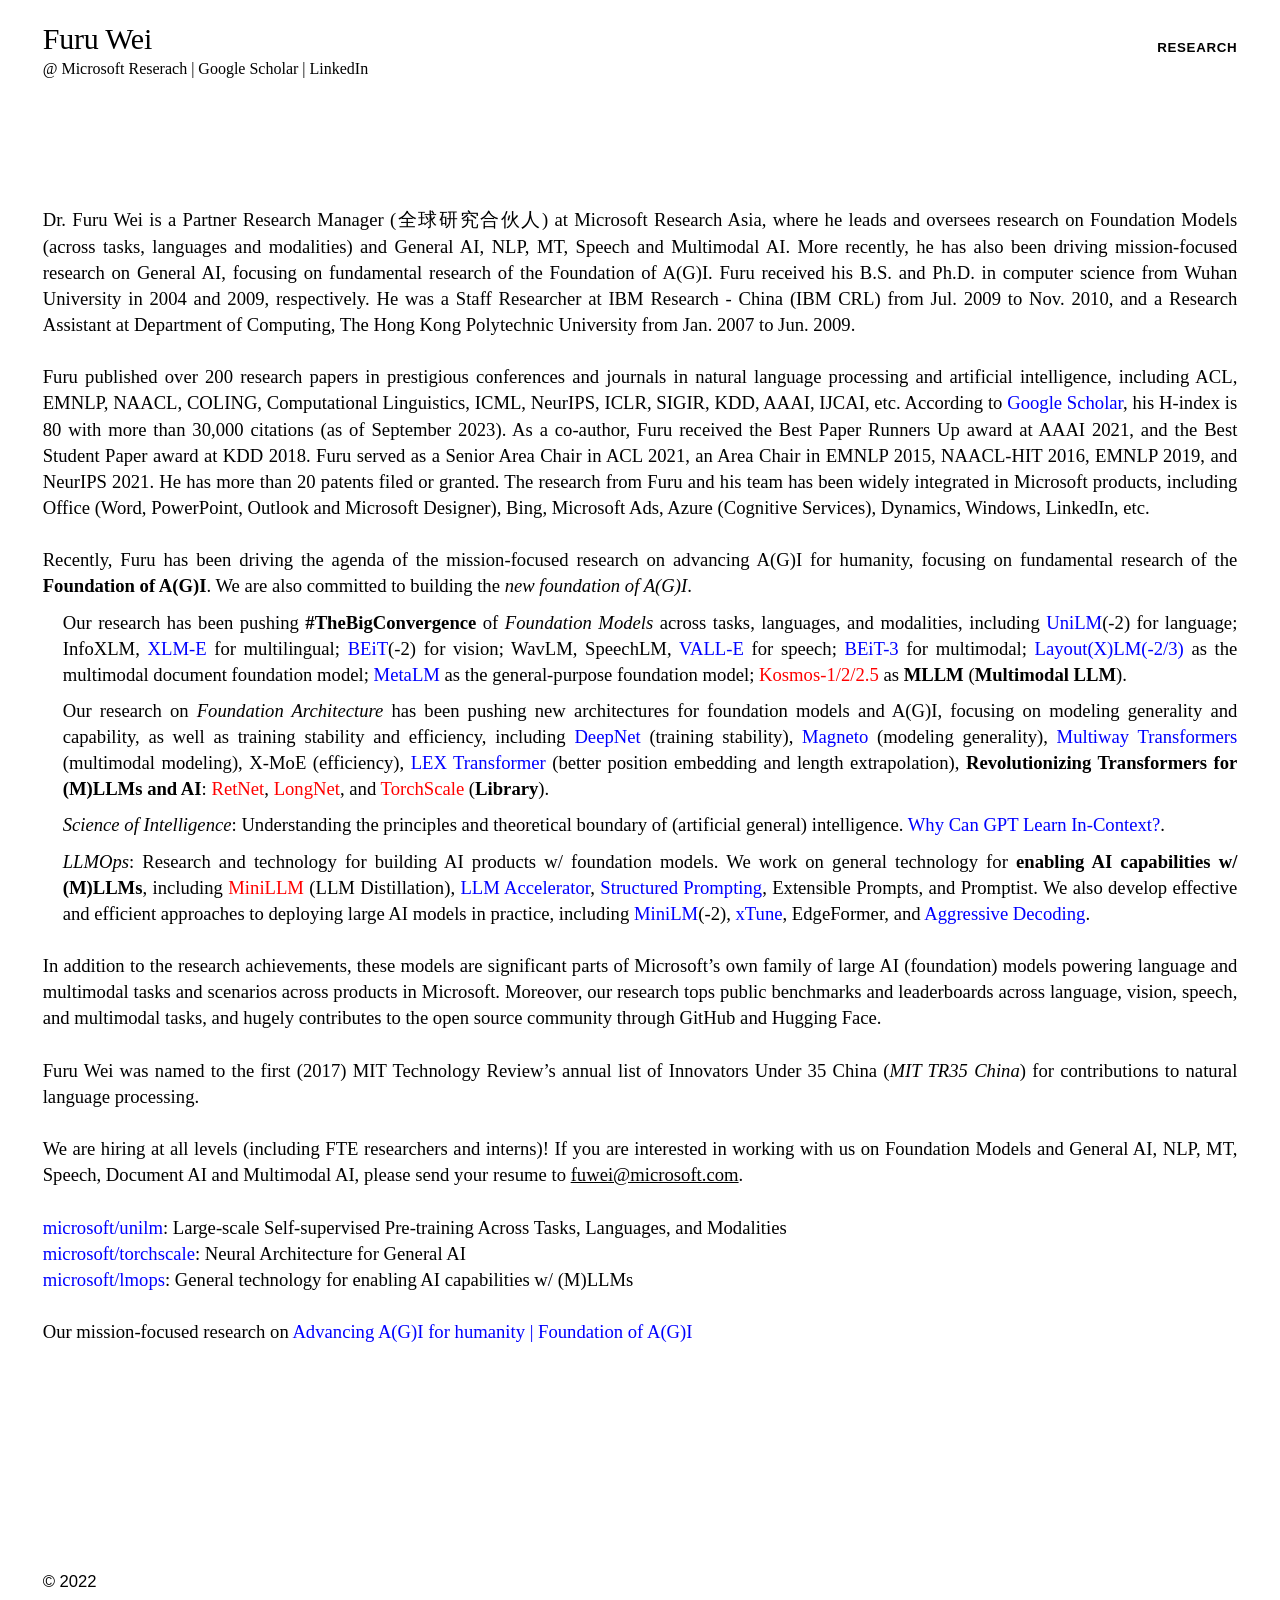
==== commit 2747f722: "Update" ====
--- a/index.html
+++ b/index.html
@@ -126,12 +126,12 @@
 
     </header>
     <div class="container mt-4" style="font-size:14pt; text-align:justify">
-        <p>Dr. Furu Wei is a Partner Research Manager (全球研究合伙人) at Microsoft Research Asia, where he leads and oversees research on Foundation Models (across tasks, languages and modalities) and General AI, NLP, MT, Speech and Multimodal AI. More recently, he has also been driving the mission-focused research on General AI, focusing on fundamental research of the Foundation of A(G)I. Furu received his B.S. and Ph.D. in computer science from Wuhan University in 2004 and 2009, respectively. He was a Staff Researcher at IBM Research - China (IBM CRL) from Jul. 2009 to Nov. 2010, and a Research Assistant at Department of Computing, The Hong Kong Polytechnic University from Jan. 2007 to Jun. 2009.
+        <p>Dr. Furu Wei is a Partner Research Manager (全球研究合伙人) at Microsoft Research Asia, where he leads and oversees research on Foundation Models (across tasks, languages and modalities) and General AI, NLP, MT, Speech and Multimodal AI. More recently, he has also been driving mission-focused research on General AI, focusing on fundamental research of the Foundation of A(G)I. Furu received his B.S. and Ph.D. in computer science from Wuhan University in 2004 and 2009, respectively. He was a Staff Researcher at IBM Research - China (IBM CRL) from Jul. 2009 to Nov. 2010, and a Research Assistant at Department of Computing, The Hong Kong Polytechnic University from Jan. 2007 to Jun. 2009.
 </p>
         
         <br>
 
-    <p>Furu published over 200 research papers in prestigious conferences and journals in natural language processing and artificial intelligence, including ACL, EMNLP, NAACL, COLING, Computational Linguistics, ICML, NeurIPS, ICLR, SIGIR, KDD, AAAI, IJCAI, etc. According to <a href="http://scholar.google.com/citations?user=G-V1VpwAAAAJ&hl=en" target="_blank"><font color="blue">Google Scholar</font></a>, his H-index is 76 with more than 25,000 citations (as of June 2023). As a co-author, Furu received the Best Paper Runners Up award at AAAI 2021, and the Best Student Paper award at KDD 2018. Furu served as a Senior Area Chair in ACL 2021, an Area Chair in EMNLP 2015, NAACL-HIT 2016, EMNLP 2019, and NeurIPS 2021. He has more than 20 patents filed or granted. The research from Furu and his team has been widely integrated in Microsoft products, including Office (Word, PowerPoint, Outlook and Microsoft Designer), Bing, Microsoft Ads, Azure (Cognitive Services), Dynamics, Windows, LinkedIn, etc. </p>
+    <p>Furu published over 200 research papers in prestigious conferences and journals in natural language processing and artificial intelligence, including ACL, EMNLP, NAACL, COLING, Computational Linguistics, ICML, NeurIPS, ICLR, SIGIR, KDD, AAAI, IJCAI, etc. According to <a href="http://scholar.google.com/citations?user=G-V1VpwAAAAJ&hl=en" target="_blank"><font color="blue">Google Scholar</font></a>, his H-index is 80 with more than 30,000 citations (as of September 2023). As a co-author, Furu received the Best Paper Runners Up award at AAAI 2021, and the Best Student Paper award at KDD 2018. Furu served as a Senior Area Chair in ACL 2021, an Area Chair in EMNLP 2015, NAACL-HIT 2016, EMNLP 2019, and NeurIPS 2021. He has more than 20 patents filed or granted. The research from Furu and his team has been widely integrated in Microsoft products, including Office (Word, PowerPoint, Outlook and Microsoft Designer), Bing, Microsoft Ads, Azure (Cognitive Services), Dynamics, Windows, LinkedIn, etc. </p>
     
         <br>
         
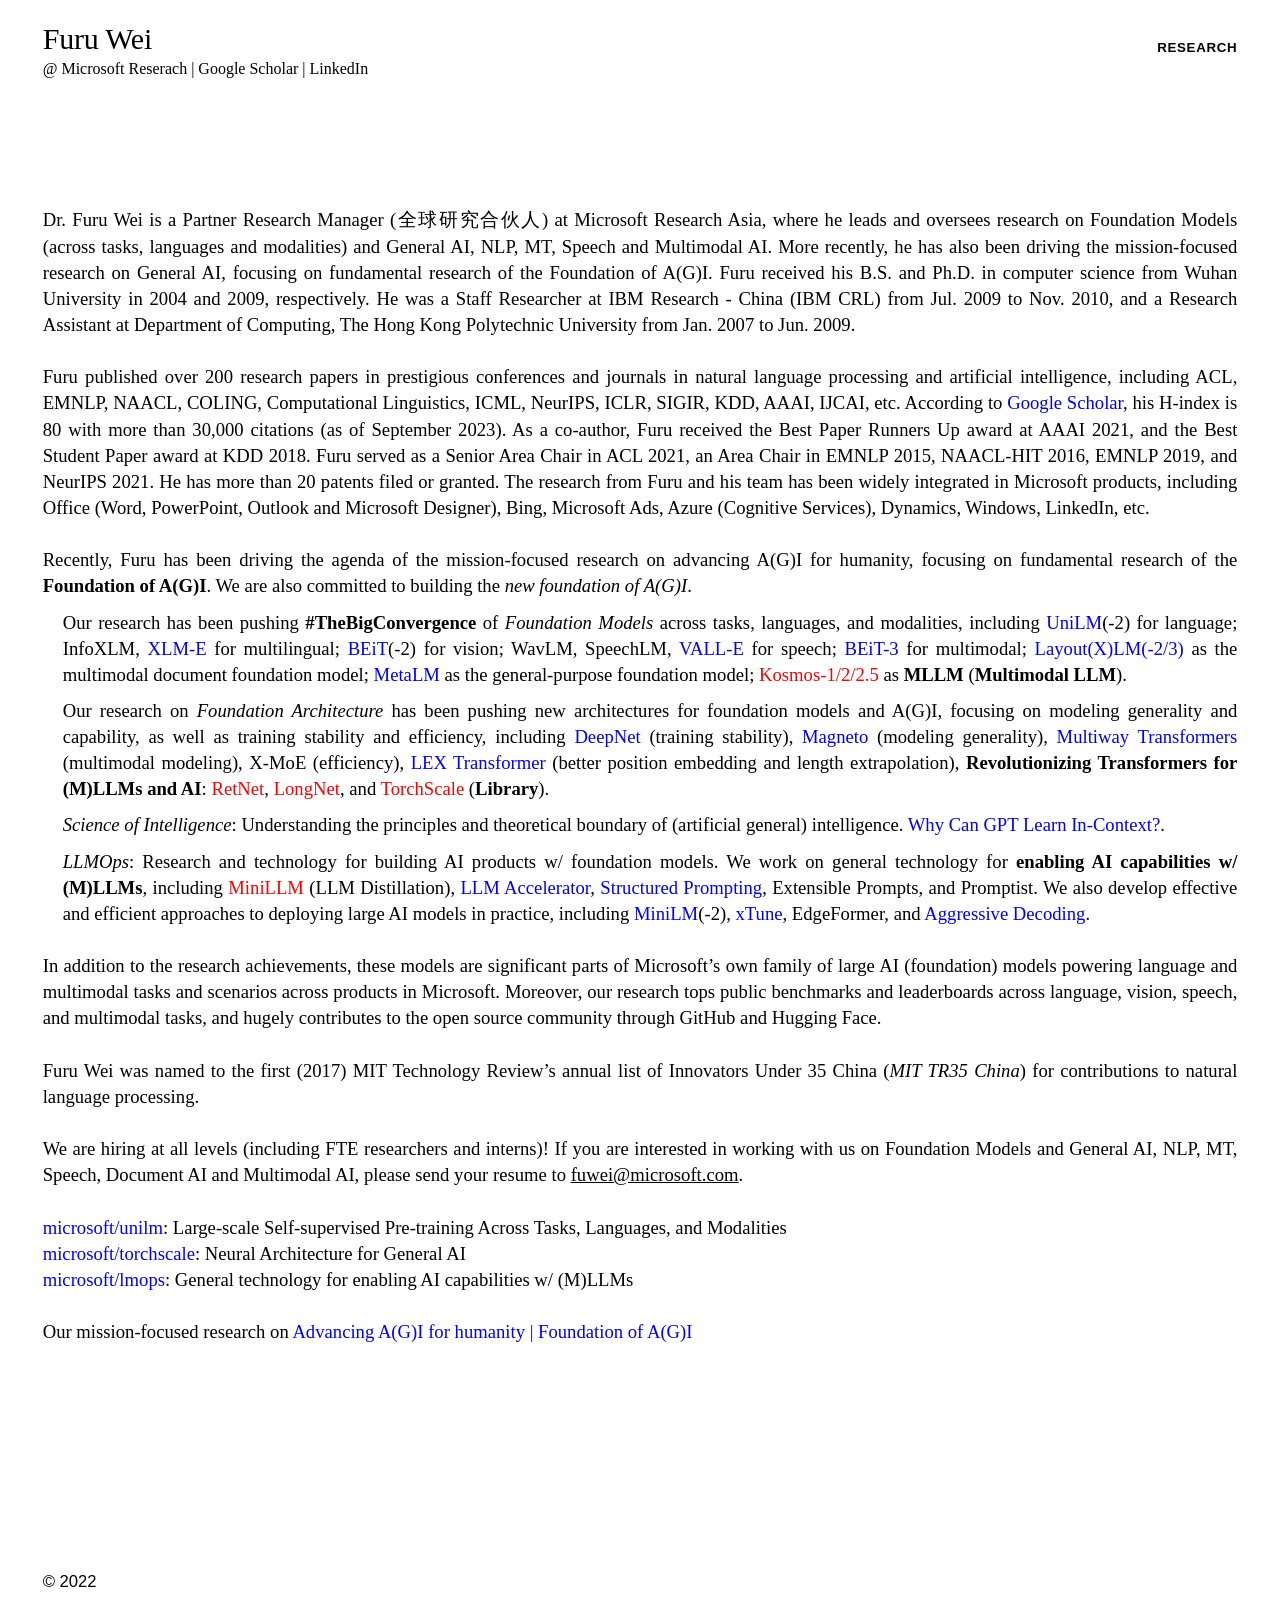
==== commit c3eb827b: "update" ====
--- a/index.html
+++ b/index.html
@@ -126,7 +126,7 @@
 
     </header>
     <div class="container mt-4" style="font-size:14pt; text-align:justify">
-        <p>Dr. Furu Wei is a Partner Research Manager (全球研究合伙人) at Microsoft Research Asia, where he leads and oversees research on Foundation Models (across tasks, languages and modalities) and General AI, NLP, MT, Speech and Multimodal AI. More recently, he has also been driving mission-focused research on General AI, focusing on fundamental research of the Foundation of A(G)I. Furu received his B.S. and Ph.D. in computer science from Wuhan University in 2004 and 2009, respectively. He was a Staff Researcher at IBM Research - China (IBM CRL) from Jul. 2009 to Nov. 2010, and a Research Assistant at Department of Computing, The Hong Kong Polytechnic University from Jan. 2007 to Jun. 2009.
+        <p>Dr. Furu Wei is a Partner Research Manager (全球研究合伙人) at Microsoft Research Asia, where he leads and oversees research on Foundation Models (across tasks, languages and modalities) and General AI, NLP, MT, Speech and Multimodal AI. More recently, he has also been driving the mission-focused research on General AI, focusing on fundamental research of the Foundation of A(G)I. Furu received his B.S. and Ph.D. in computer science from Wuhan University in 2004 and 2009, respectively. He was a Staff Researcher at IBM Research - China (IBM CRL) from Jul. 2009 to Nov. 2010, and a Research Assistant at Department of Computing, The Hong Kong Polytechnic University from Jan. 2007 to Jun. 2009.
 </p>
         
         <br>
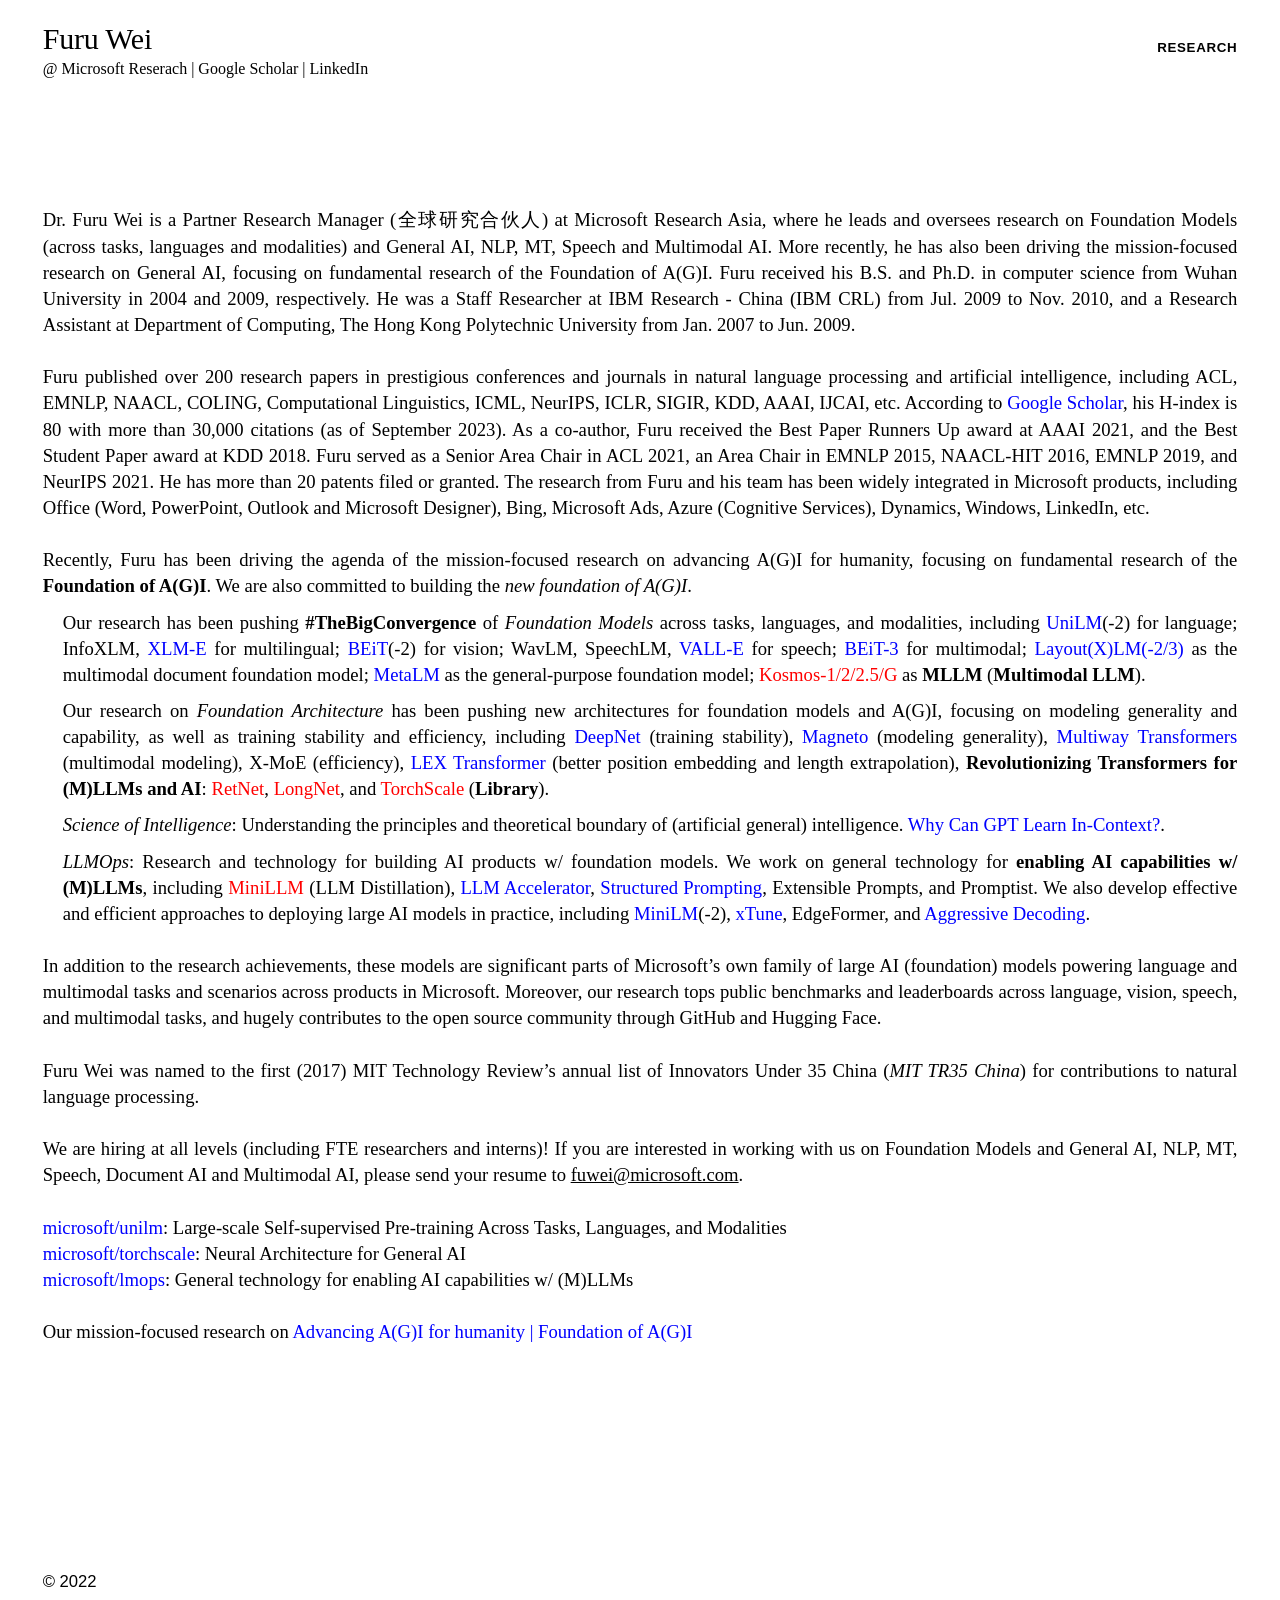
==== commit 65ff98c1: "Update" ====
--- a/index.html
+++ b/index.html
@@ -138,7 +138,7 @@
     <p>Recently, Furu has been driving the agenda of the mission-focused research on advancing A(G)I for humanity, focusing on fundamental research of the <b>Foundation of A(G)I</b>. We are also committed to building the <i>new foundation of A(G)I</i>.
     
     <div style="padding-left:20px; padding-top:10px">
-    Our research has been pushing <b>#TheBigConvergence</b> of <i>Foundation Models</i> across tasks, languages, and modalities, including <font color="blue">UniLM</font>(-2) for language; InfoXLM, <font color="blue">XLM-E</font> for multilingual; <font color="blue">BEiT</font>(-2) for vision; WavLM, SpeechLM, <font color="blue">VALL-E</font> for speech; <font color="blue">BEiT-3</font> for multimodal; <font color="blue">Layout(X)LM(-2/3)</font> as the multimodal document foundation model; <font color="blue">MetaLM</font> as the general-purpose foundation model; <font color="red">Kosmos-1/2/2.5</font> as <b>MLLM</b> (<b>Multimodal LLM</b>).
+    Our research has been pushing <b>#TheBigConvergence</b> of <i>Foundation Models</i> across tasks, languages, and modalities, including <font color="blue">UniLM</font>(-2) for language; InfoXLM, <font color="blue">XLM-E</font> for multilingual; <font color="blue">BEiT</font>(-2) for vision; WavLM, SpeechLM, <font color="blue">VALL-E</font> for speech; <font color="blue">BEiT-3</font> for multimodal; <font color="blue">Layout(X)LM(-2/3)</font> as the multimodal document foundation model; <font color="blue">MetaLM</font> as the general-purpose foundation model; <font color="red">Kosmos-1/2/2.5/G</font> as <b>MLLM</b> (<b>Multimodal LLM</b>).
     </div>
     
     <div style="padding-left:20px; padding-top:10px">
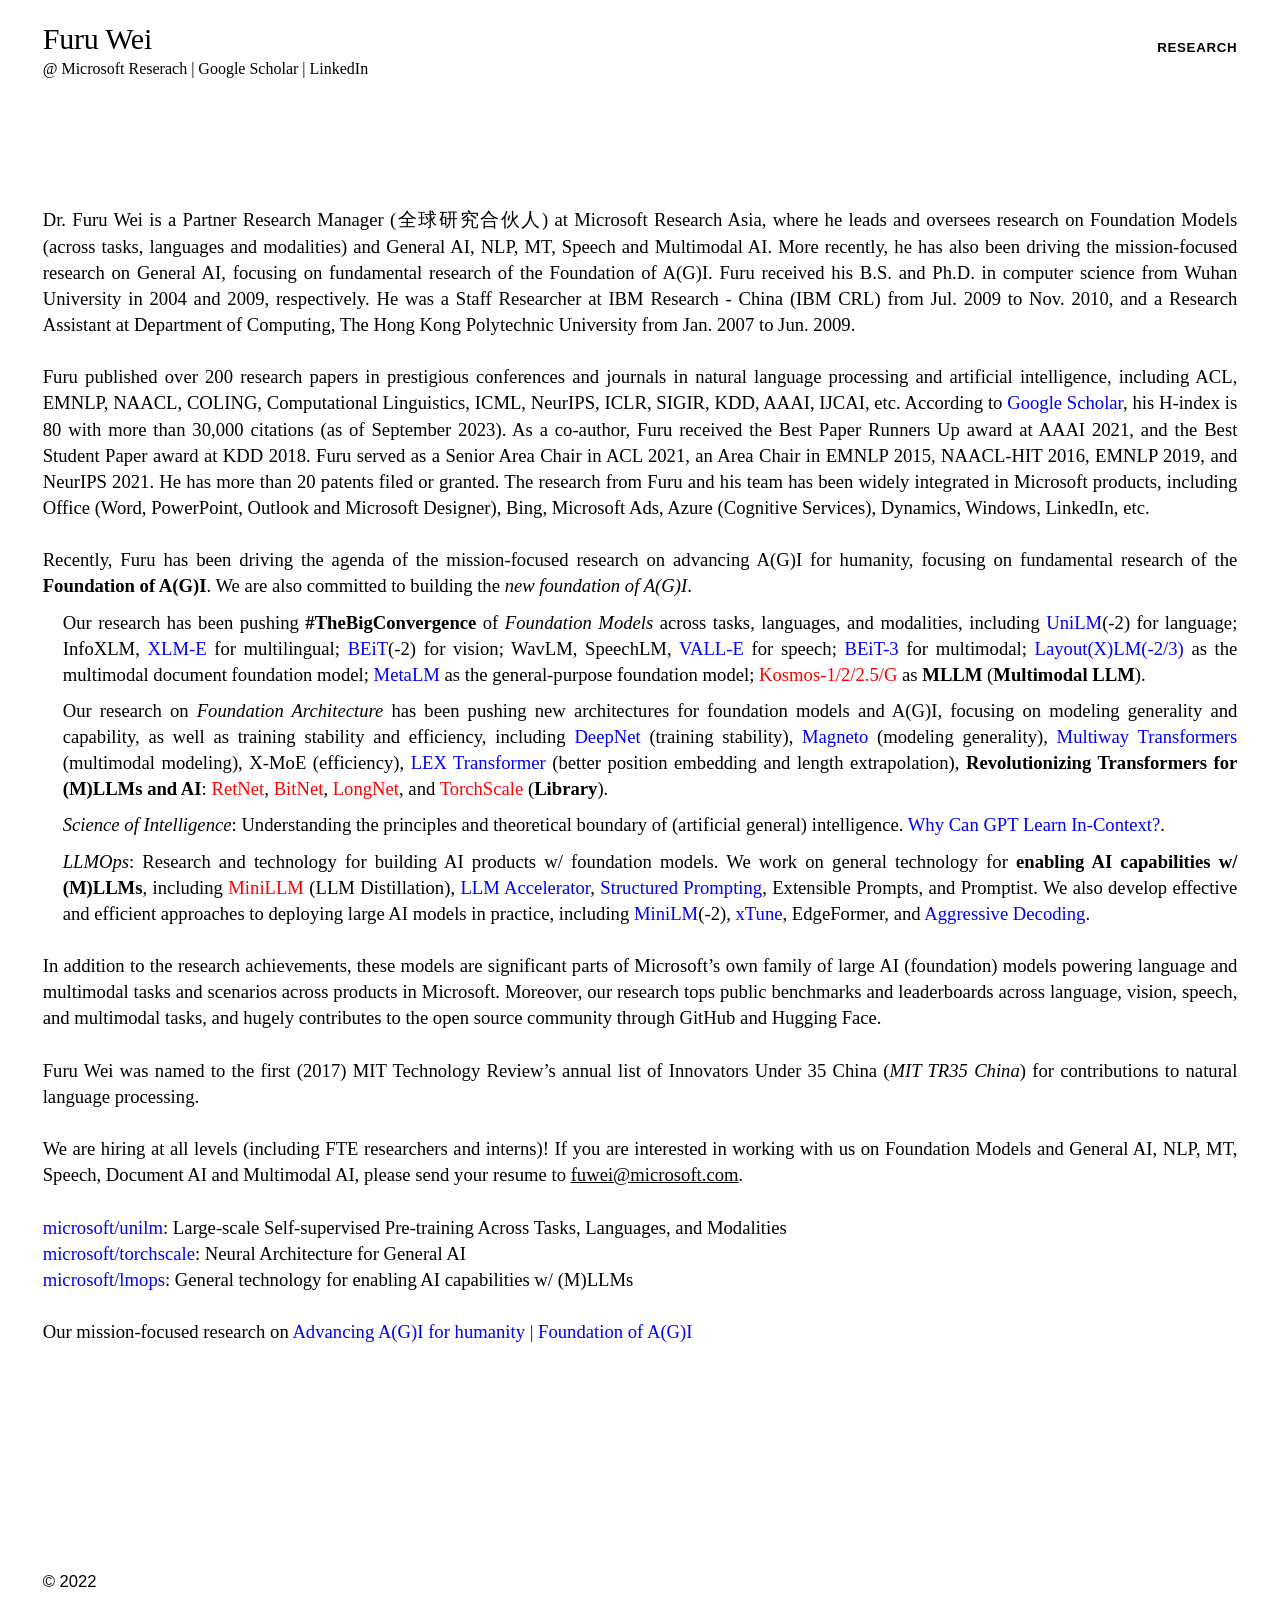
==== commit a7ce7c6d: "Update" ====
--- a/index.html
+++ b/index.html
@@ -142,7 +142,7 @@
     </div>
     
     <div style="padding-left:20px; padding-top:10px">
-    Our research on <i>Foundation Architecture</i> has been pushing new architectures for foundation models and A(G)I, focusing on modeling generality and capability, as well as training stability and efficiency, including <font color="blue">DeepNet</font> (training stability), <font color="blue">Magneto</font> (modeling generality), <font color="blue">Multiway Transformers</font> (multimodal modeling), X-MoE (efficiency), <font color="blue">LEX Transformer</font> (better position embedding and length extrapolation), <b>Revolutionizing Transformers for (M)LLMs and AI</b>: <font color="red">RetNet</font>, <font color="red">LongNet</font>, and <font color="red">TorchScale</font> (<b>Library</b>). 
+    Our research on <i>Foundation Architecture</i> has been pushing new architectures for foundation models and A(G)I, focusing on modeling generality and capability, as well as training stability and efficiency, including <font color="blue">DeepNet</font> (training stability), <font color="blue">Magneto</font> (modeling generality), <font color="blue">Multiway Transformers</font> (multimodal modeling), X-MoE (efficiency), <font color="blue">LEX Transformer</font> (better position embedding and length extrapolation), <b>Revolutionizing Transformers for (M)LLMs and AI</b>: <font color="red">RetNet</font>, <font color="red">BitNet</font>, <font color="red">LongNet</font>, and <font color="red">TorchScale</font> (<b>Library</b>). 
     </div>
     
     <div style="padding-left:20px; padding-top:10px">
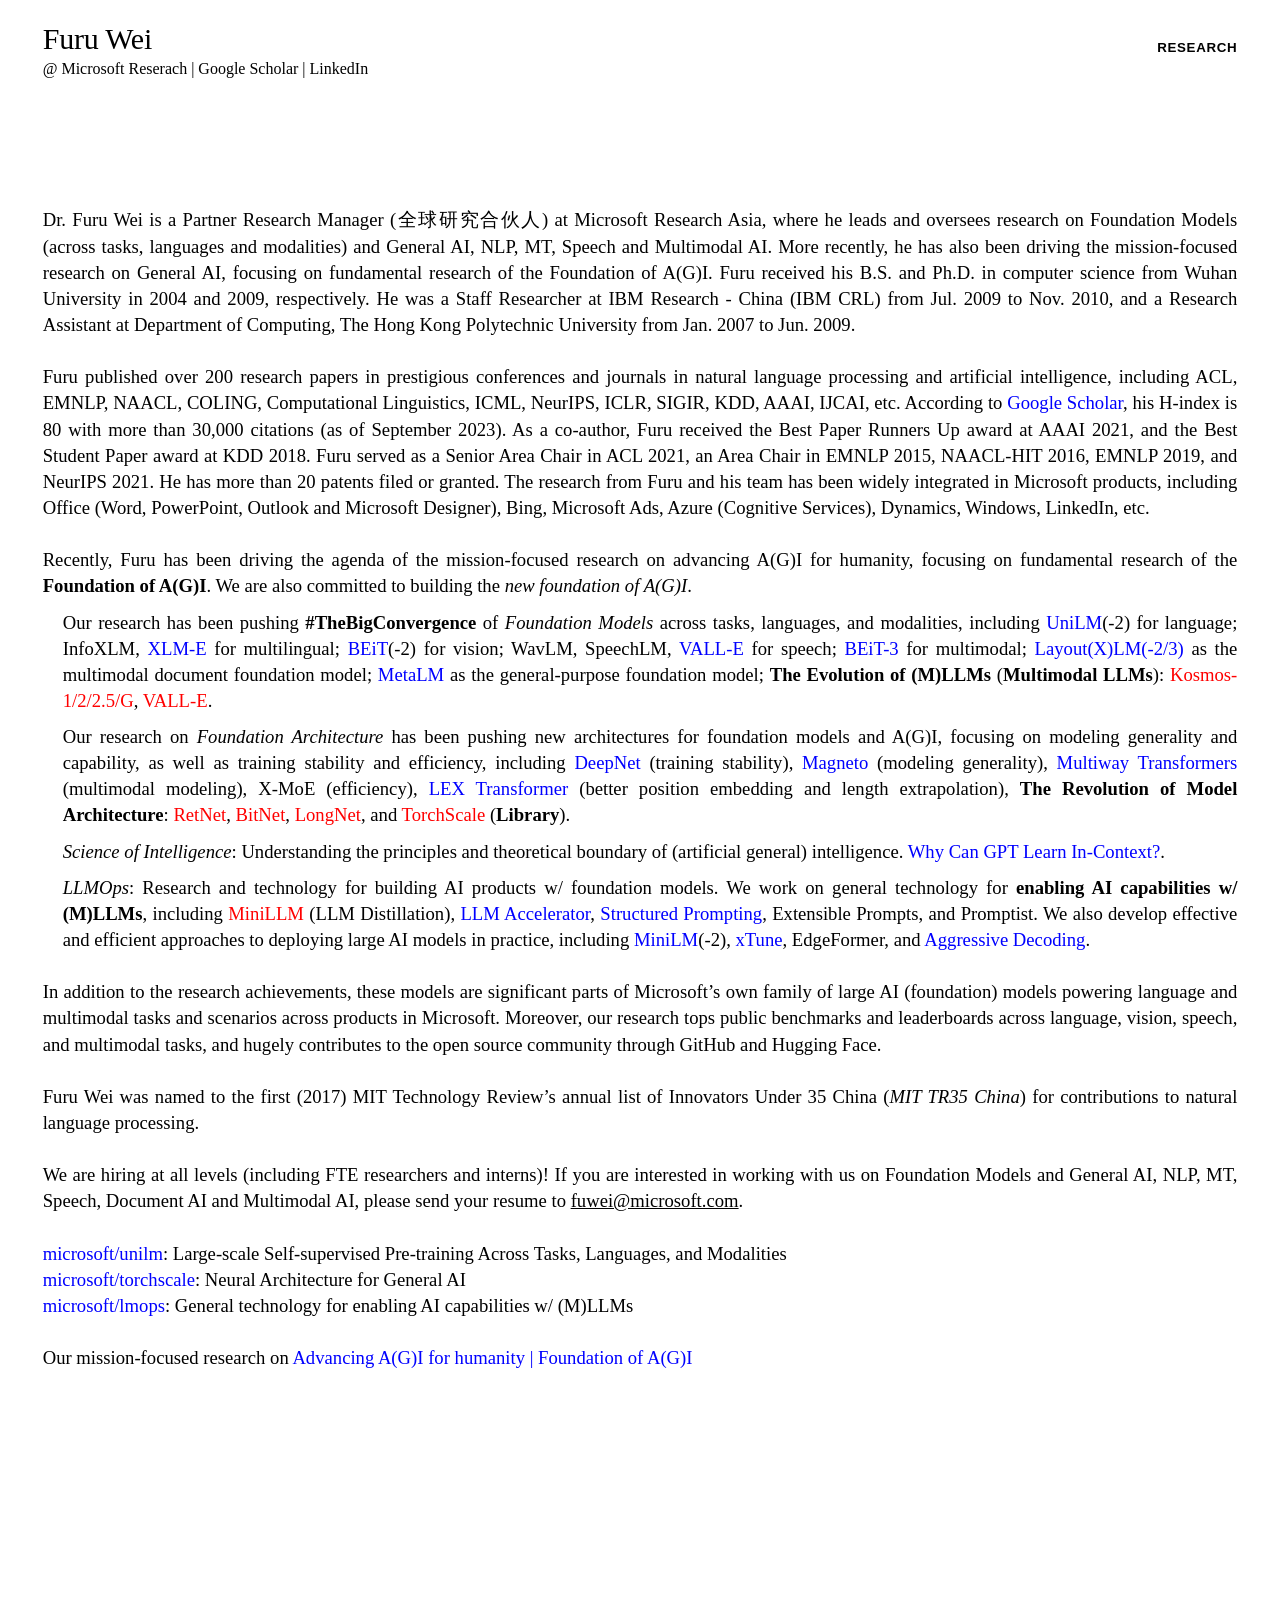
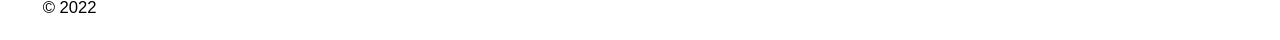
==== commit 83a970c3: "Update" ====
--- a/index.html
+++ b/index.html
@@ -138,11 +138,11 @@
     <p>Recently, Furu has been driving the agenda of the mission-focused research on advancing A(G)I for humanity, focusing on fundamental research of the <b>Foundation of A(G)I</b>. We are also committed to building the <i>new foundation of A(G)I</i>.
     
     <div style="padding-left:20px; padding-top:10px">
-    Our research has been pushing <b>#TheBigConvergence</b> of <i>Foundation Models</i> across tasks, languages, and modalities, including <font color="blue">UniLM</font>(-2) for language; InfoXLM, <font color="blue">XLM-E</font> for multilingual; <font color="blue">BEiT</font>(-2) for vision; WavLM, SpeechLM, <font color="blue">VALL-E</font> for speech; <font color="blue">BEiT-3</font> for multimodal; <font color="blue">Layout(X)LM(-2/3)</font> as the multimodal document foundation model; <font color="blue">MetaLM</font> as the general-purpose foundation model; <font color="red">Kosmos-1/2/2.5/G</font> as <b>MLLM</b> (<b>Multimodal LLM</b>).
+    Our research has been pushing <b>#TheBigConvergence</b> of <i>Foundation Models</i> across tasks, languages, and modalities, including <font color="blue">UniLM</font>(-2) for language; InfoXLM, <font color="blue">XLM-E</font> for multilingual; <font color="blue">BEiT</font>(-2) for vision; WavLM, SpeechLM, <font color="blue">VALL-E</font> for speech; <font color="blue">BEiT-3</font> for multimodal; <font color="blue">Layout(X)LM(-2/3)</font> as the multimodal document foundation model; <font color="blue">MetaLM</font> as the general-purpose foundation model; <b>The Evolution of (M)LLMs</b> (<b>Multimodal LLMs</b>):  <font color="red">Kosmos-1/2/2.5/G</font>, <font color="red">VALL-E</font>.
     </div>
     
     <div style="padding-left:20px; padding-top:10px">
-    Our research on <i>Foundation Architecture</i> has been pushing new architectures for foundation models and A(G)I, focusing on modeling generality and capability, as well as training stability and efficiency, including <font color="blue">DeepNet</font> (training stability), <font color="blue">Magneto</font> (modeling generality), <font color="blue">Multiway Transformers</font> (multimodal modeling), X-MoE (efficiency), <font color="blue">LEX Transformer</font> (better position embedding and length extrapolation), <b>Revolutionizing Transformers for (M)LLMs and AI</b>: <font color="red">RetNet</font>, <font color="red">BitNet</font>, <font color="red">LongNet</font>, and <font color="red">TorchScale</font> (<b>Library</b>). 
+    Our research on <i>Foundation Architecture</i> has been pushing new architectures for foundation models and A(G)I, focusing on modeling generality and capability, as well as training stability and efficiency, including <font color="blue">DeepNet</font> (training stability), <font color="blue">Magneto</font> (modeling generality), <font color="blue">Multiway Transformers</font> (multimodal modeling), X-MoE (efficiency), <font color="blue">LEX Transformer</font> (better position embedding and length extrapolation), <b>The Revolution of Model Architecture</b>: <font color="red">RetNet</font>, <font color="red">BitNet</font>, <font color="red">LongNet</font>, and <font color="red">TorchScale</font> (<b>Library</b>). 
     </div>
     
     <div style="padding-left:20px; padding-top:10px">
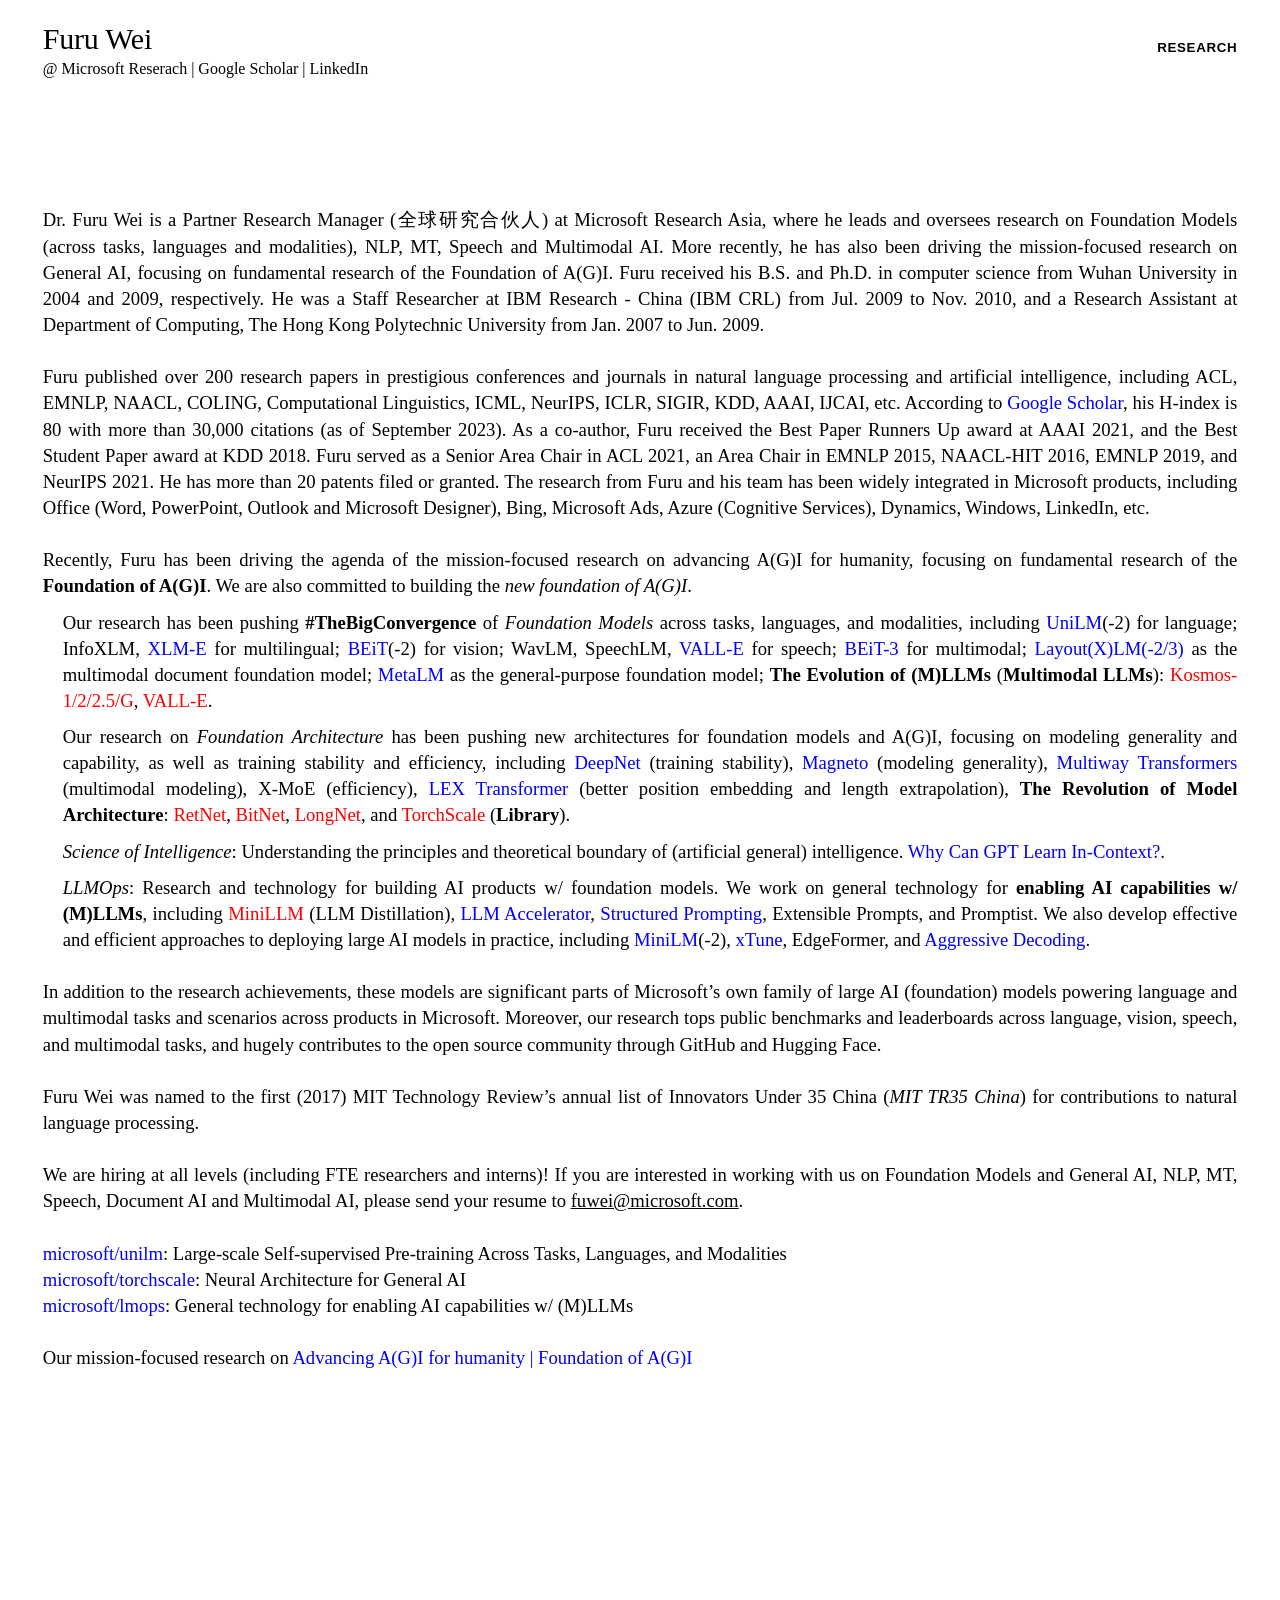
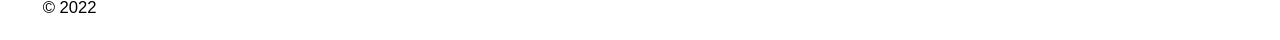
==== commit 5cb52292: "Update" ====
--- a/index.html
+++ b/index.html
@@ -126,7 +126,7 @@
 
     </header>
     <div class="container mt-4" style="font-size:14pt; text-align:justify">
-        <p>Dr. Furu Wei is a Partner Research Manager (全球研究合伙人) at Microsoft Research Asia, where he leads and oversees research on Foundation Models (across tasks, languages and modalities) and General AI, NLP, MT, Speech and Multimodal AI. More recently, he has also been driving the mission-focused research on General AI, focusing on fundamental research of the Foundation of A(G)I. Furu received his B.S. and Ph.D. in computer science from Wuhan University in 2004 and 2009, respectively. He was a Staff Researcher at IBM Research - China (IBM CRL) from Jul. 2009 to Nov. 2010, and a Research Assistant at Department of Computing, The Hong Kong Polytechnic University from Jan. 2007 to Jun. 2009.
+        <p>Dr. Furu Wei is a Partner Research Manager (全球研究合伙人) at Microsoft Research Asia, where he leads and oversees research on Foundation Models (across tasks, languages and modalities), NLP, MT, Speech and Multimodal AI. More recently, he has also been driving the mission-focused research on General AI, focusing on fundamental research of the Foundation of A(G)I. Furu received his B.S. and Ph.D. in computer science from Wuhan University in 2004 and 2009, respectively. He was a Staff Researcher at IBM Research - China (IBM CRL) from Jul. 2009 to Nov. 2010, and a Research Assistant at Department of Computing, The Hong Kong Polytechnic University from Jan. 2007 to Jun. 2009.
 </p>
         
         <br>
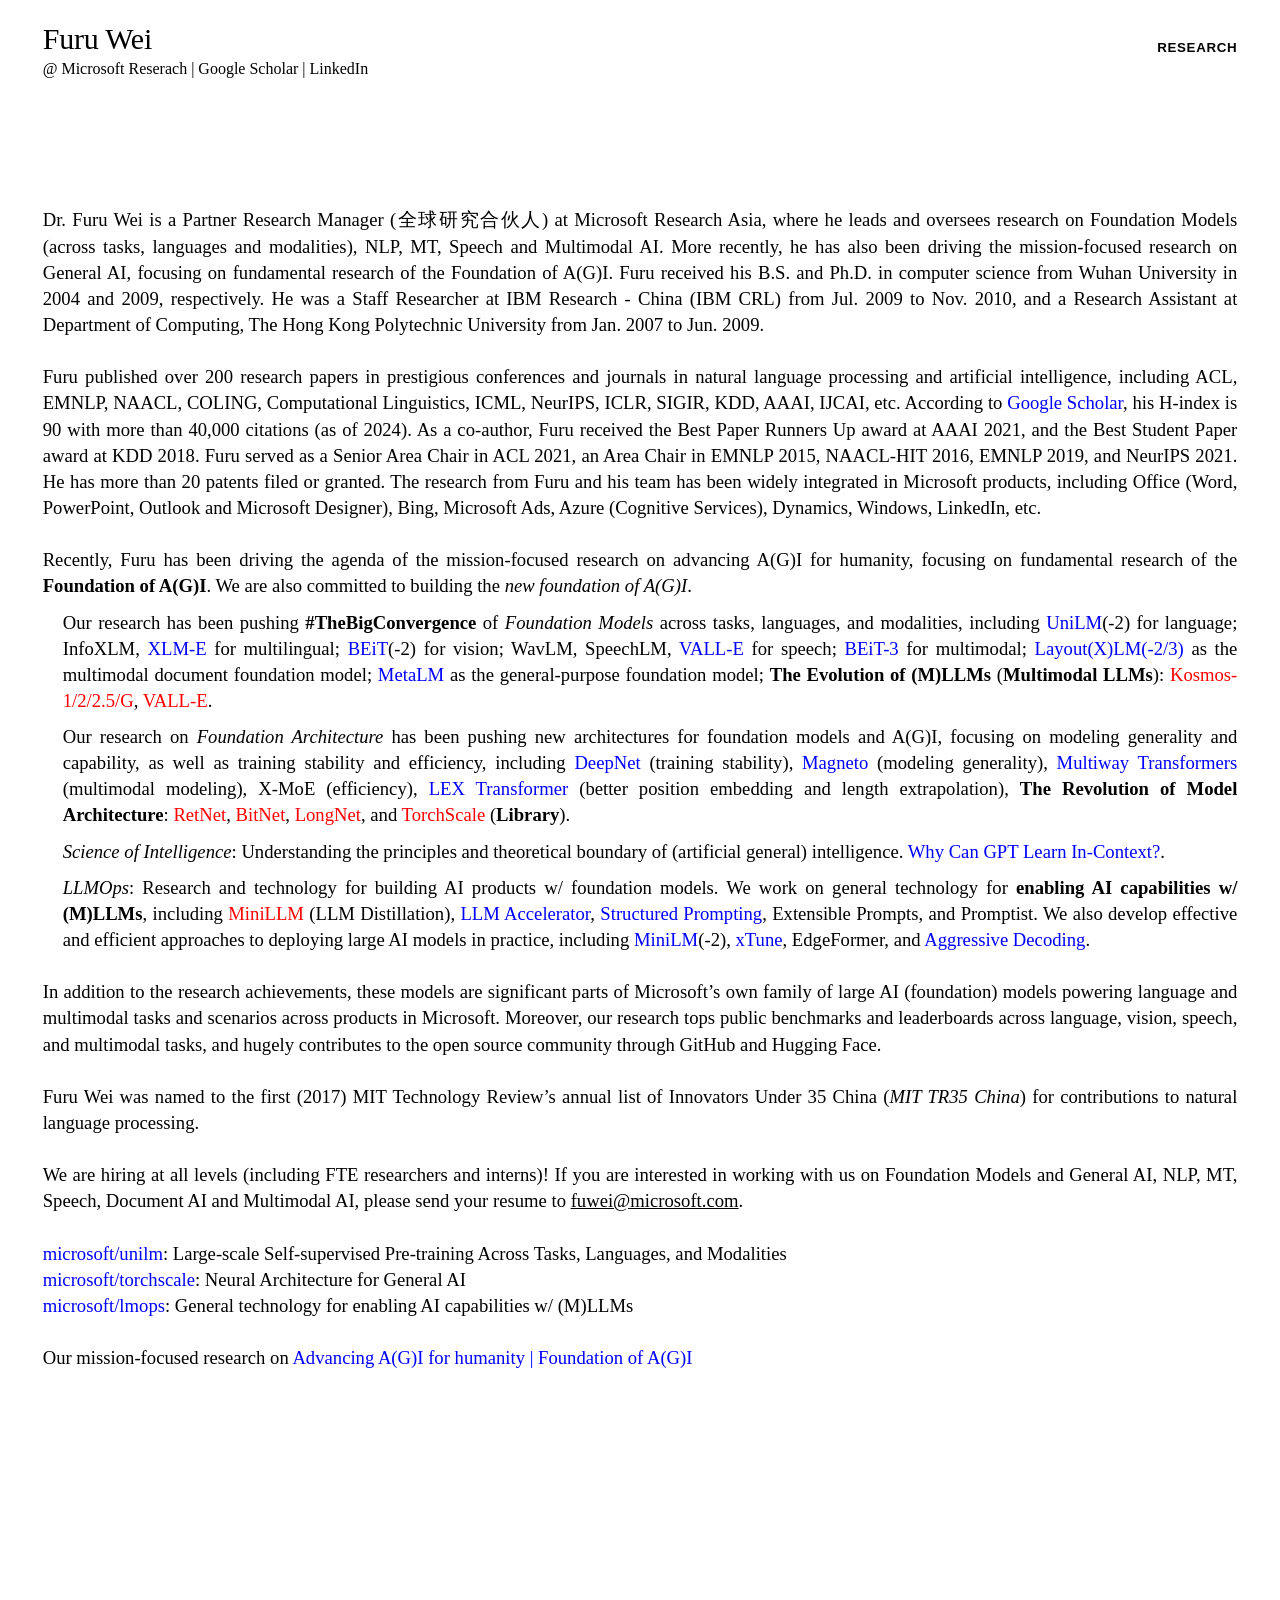
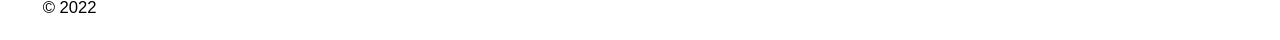
==== commit 33b837c9: "Update" ====
--- a/index.html
+++ b/index.html
@@ -131,7 +131,7 @@
         
         <br>
 
-    <p>Furu published over 200 research papers in prestigious conferences and journals in natural language processing and artificial intelligence, including ACL, EMNLP, NAACL, COLING, Computational Linguistics, ICML, NeurIPS, ICLR, SIGIR, KDD, AAAI, IJCAI, etc. According to <a href="http://scholar.google.com/citations?user=G-V1VpwAAAAJ&hl=en" target="_blank"><font color="blue">Google Scholar</font></a>, his H-index is 80 with more than 30,000 citations (as of September 2023). As a co-author, Furu received the Best Paper Runners Up award at AAAI 2021, and the Best Student Paper award at KDD 2018. Furu served as a Senior Area Chair in ACL 2021, an Area Chair in EMNLP 2015, NAACL-HIT 2016, EMNLP 2019, and NeurIPS 2021. He has more than 20 patents filed or granted. The research from Furu and his team has been widely integrated in Microsoft products, including Office (Word, PowerPoint, Outlook and Microsoft Designer), Bing, Microsoft Ads, Azure (Cognitive Services), Dynamics, Windows, LinkedIn, etc. </p>
+    <p>Furu published over 200 research papers in prestigious conferences and journals in natural language processing and artificial intelligence, including ACL, EMNLP, NAACL, COLING, Computational Linguistics, ICML, NeurIPS, ICLR, SIGIR, KDD, AAAI, IJCAI, etc. According to <a href="http://scholar.google.com/citations?user=G-V1VpwAAAAJ&hl=en" target="_blank"><font color="blue">Google Scholar</font></a>, his H-index is 90 with more than 40,000 citations (as of 2024). As a co-author, Furu received the Best Paper Runners Up award at AAAI 2021, and the Best Student Paper award at KDD 2018. Furu served as a Senior Area Chair in ACL 2021, an Area Chair in EMNLP 2015, NAACL-HIT 2016, EMNLP 2019, and NeurIPS 2021. He has more than 20 patents filed or granted. The research from Furu and his team has been widely integrated in Microsoft products, including Office (Word, PowerPoint, Outlook and Microsoft Designer), Bing, Microsoft Ads, Azure (Cognitive Services), Dynamics, Windows, LinkedIn, etc. </p>
     
         <br>
         
